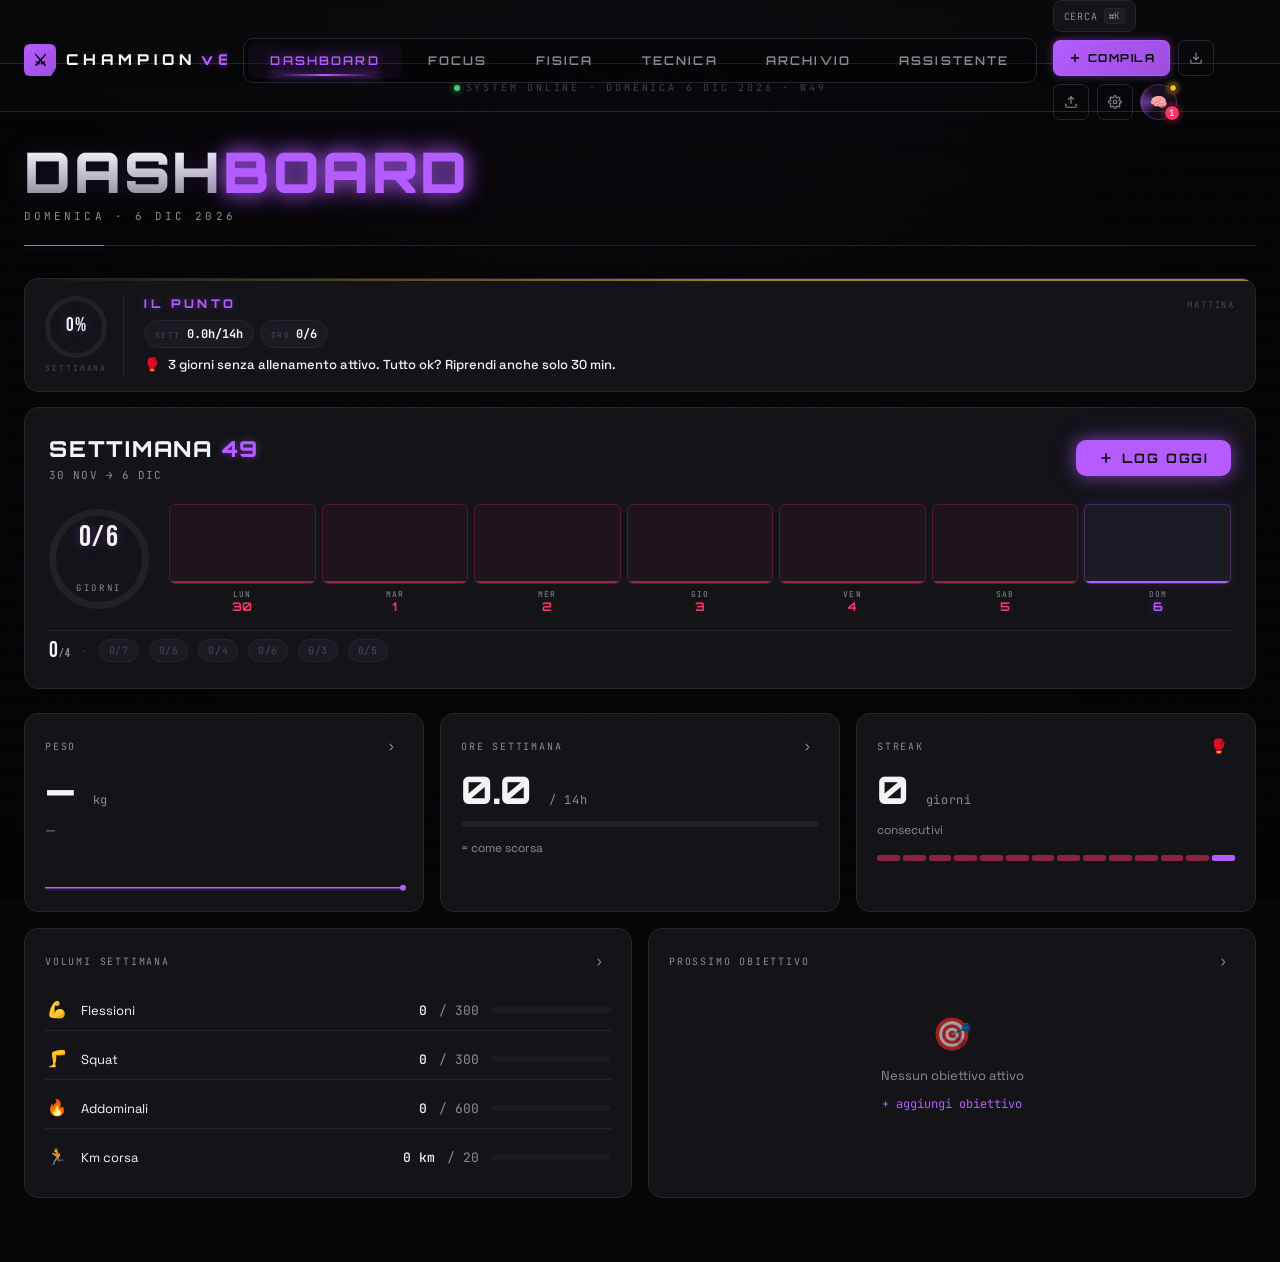
==== index.html @ 4ef65eb4 "Add files via upload" ====
﻿<!DOCTYPE html>
<html lang="it">
<head>
<meta charset="UTF-8">
<meta name="viewport" content="width=device-width, initial-scale=1.0">
<meta name="description" content="CHAMPION SYSTEM v8 — sistema personale di analisi allenamenti di pugilato">
<meta name="color-scheme" content="dark">
<meta name="theme-color" content="#0a0a0a">
<!-- Anti-cache: forza il browser a NON riusare la versione cachata degli
     asset. Utile in dev/file:// dove Chrome tende a servire aggressivamente
     dal disk cache. Rimuovi in produzione. -->
<meta http-equiv="Cache-Control" content="no-cache, no-store, must-revalidate">
<meta http-equiv="Pragma" content="no-cache">
<meta http-equiv="Expires" content="0">
<title>CHAMPION SYSTEM v8</title>

<!-- Favicon inline: elimina la richiesta 404 di favicon.ico a ogni apertura -->
<link rel="icon" href="data:image/svg+xml,%3Csvg xmlns='http://www.w3.org/2000/svg' viewBox='0 0 100 100'%3E%3Ctext y='.9em' font-size='90'%3E%E2%9A%94%3C/text%3E%3C/svg%3E">

<link rel="preconnect" href="https://fonts.googleapis.com">
<link rel="preconnect" href="https://fonts.gstatic.com" crossorigin>
<link href="https://fonts.googleapis.com/css2?family=Bebas+Neue&family=Orbitron:wght@500;600;700;800;900&family=Rajdhani:wght@500;600;700&family=Space+Grotesk:wght@400;500;600;700&family=JetBrains+Mono:wght@400;500;700&display=swap" rel="stylesheet">

<!-- Cache-buster (?v=...): incrementa questo numero ogni volta che modifichi
     un CSS/JS, così il browser è OBBLIGATO a scaricare la nuova versione
     invece di servire quella cached. Evita la classica "ho modificato ma
     vedo ancora la vecchia" senza dover fare Ctrl+Shift+R. -->
<link rel="stylesheet" href="css/base.css?v=8.5.1">
<link rel="stylesheet" href="css/components.css?v=8.5.1">
<link rel="stylesheet" href="css/pages.css?v=8.5.1">
<link rel="stylesheet" href="css/fx.css?v=8.5.1">

<!--
  OTTIMIZZAZIONE SCRIPT:
  - Tutti gli script hanno "defer": si scaricano in PARALLELO durante il parsing
    dell'HTML ma vengono eseguiti in ORDINE, quindi le dipendenze restano intatte.
  - Chart.js ora è LOCALE (js/vendor/): il sistema funziona anche senza internet
    e non dipende più dalla disponibilità del CDN.
  - data/food-db.js carica il database alimenti via script tag: fetch() da file://
    è bloccato dal browser, quindi prima l'autocomplete nutrizione partiva vuoto.
-->
<script defer src="js/vendor/chart.umd.min.js"></script>
<script defer src="data/food-db.js"></script>
<script defer src="data/teoria.js?v=8.5.1"></script>
<script defer src="js/data.js"></script>
<script defer src="js/state.js"></script>
<script defer src="js/calc.js"></script>
<script defer src="js/nlp.js?v=8.5.1"></script>
<script defer src="js/router.js"></script>
<script defer src="js/ui/components.js?v=8.5.1"></script>
<script defer src="js/ui/fx.js?v=8.5.1"></script>
<script defer src="js/assistant-context.js"></script>
<script defer src="js/assistant-rules.js"></script>
<script defer src="js/assistant.js"></script>
<script defer src="js/ui/dashboard.js"></script>
<script defer src="js/ui/rev-forms.js?v=8.5.1"></script>
<script defer src="js/ui/focus.js"></script>
<script defer src="js/ui/fisica.js?v=8.5.1"></script>
<script defer src="js/ui/oro-shared.js"></script>
<script defer src="js/ui/tecnica.js?v=8.5.1"></script>
<script defer src="js/ui/archivio.js?v=8.5.1"></script>
<script defer src="js/ui/assistant.js"></script>
<script defer src="js/ui/settings.js?v=8.5.1"></script>
<script defer src="js/sync.js?v=8.5.1"></script>
<script defer src="js/ui/inbox.js?v=8.5.1"></script>
<script defer src="js/ui/palette.js?v=8.5.1"></script>
<script defer src="js/app.js"></script>
</head>
<body>

<!-- ═══ BACKGROUND LAYERS ═══ -->
<div class="scanlines" aria-hidden="true"></div>
<div class="grain" aria-hidden="true"></div>

<!-- ═══ SPLASH ═══ -->
<div id="splash" class="splash" aria-hidden="true">
  <div class="splash-grain"></div>
  <div class="splash-scanline"></div>
  <div class="splash-content">
    <div class="splash-logo">
      <span class="splash-letter" style="--i:0">C</span>
      <span class="splash-letter" style="--i:1">H</span>
      <span class="splash-letter" style="--i:2">A</span>
      <span class="splash-letter" style="--i:3">M</span>
      <span class="splash-letter" style="--i:4">P</span>
      <span class="splash-letter" style="--i:5">I</span>
      <span class="splash-letter" style="--i:6">O</span>
      <span class="splash-letter" style="--i:7">N</span>
    </div>
    <div class="splash-sub">SYSTEM <span class="splash-version">v8</span></div>
    <div class="splash-line"></div>
    <div class="splash-tagline">DIVENTA QUELLO CHE DEVI ESSERE</div>
  </div>
</div>

<!-- ═══ TOP BAR ═══ -->
<header class="topbar">
  <div class="brand">
    <div class="brand-mark" aria-hidden="true">⚔</div>
    <div class="brand-name">CHAMPION<span class="v">v8</span></div>
  </div>

  <nav class="nav" id="nav" aria-label="Sezioni principali">
    <button class="nav-item" data-section="dashboard">DASHBOARD</button>
    <button class="nav-item" data-section="focus">FOCUS</button>
    <button class="nav-item" data-section="fisica">FISICA</button>
    <button class="nav-item" data-section="tecnica">TECNICA</button>
    <button class="nav-item" data-section="archivio">ARCHIVIO</button>
    <button class="nav-item" data-section="assistente">ASSISTENTE</button>
  </nav>

  <div class="actions">
    <button class="cmdk-trigger" id="btn-palette" title="Palette comandi (Ctrl+K)" aria-label="Palette comandi">
      <span class="cmdk-trigger-lbl">CERCA</span><kbd>⌘K</kbd>
    </button>
    <button class="action-btn primary-cta" id="btn-compila" title="Compila Revisione di Oggi">
      <svg width="14" height="14" viewBox="0 0 24 24" fill="none" stroke="currentColor" stroke-width="2.4" aria-hidden="true"><line x1="12" y1="5" x2="12" y2="19"/><line x1="5" y1="12" x2="19" y2="12"/></svg>
      <span>COMPILA</span>
    </button>
    <button class="action-btn" id="btn-backup" title="Backup JSON" aria-label="Backup">
      <svg width="14" height="14" viewBox="0 0 24 24" fill="none" stroke="currentColor" stroke-width="2" aria-hidden="true"><path d="M21 15v4a2 2 0 0 1-2 2H5a2 2 0 0 1-2-2v-4"/><polyline points="7 10 12 15 17 10"/><line x1="12" y1="15" x2="12" y2="3"/></svg>
    </button>
    <button class="action-btn" id="btn-restore" title="Ripristina Backup" aria-label="Ripristina">
      <svg width="14" height="14" viewBox="0 0 24 24" fill="none" stroke="currentColor" stroke-width="2" aria-hidden="true"><path d="M21 15v4a2 2 0 0 1-2 2H5a2 2 0 0 1-2-2v-4"/><polyline points="17 8 12 3 7 8"/><line x1="12" y1="3" x2="12" y2="15"/></svg>
    </button>
    <button class="action-btn" id="btn-settings" title="Impostazioni" aria-label="Impostazioni">
      <svg width="14" height="14" viewBox="0 0 24 24" fill="none" stroke="currentColor" stroke-width="2" aria-hidden="true"><circle cx="12" cy="12" r="3"/><path d="M19.4 15a1.65 1.65 0 0 0 .33 1.82l.06.06a2 2 0 0 1-2.83 2.83l-.06-.06a1.65 1.65 0 0 0-1.82-.33 1.65 1.65 0 0 0-1 1.51V21a2 2 0 0 1-4 0v-.09A1.65 1.65 0 0 0 9 19.4a1.65 1.65 0 0 0-1.82.33l-.06.06a2 2 0 0 1-2.83-2.83l.06-.06a1.65 1.65 0 0 0 .33-1.82 1.65 1.65 0 0 0-1.51-1H3a2 2 0 0 1 0-4h.09A1.65 1.65 0 0 0 4.6 9a1.65 1.65 0 0 0-.33-1.82l-.06-.06a2 2 0 0 1 2.83-2.83l.06.06a1.65 1.65 0 0 0 1.82.33H9a1.65 1.65 0 0 0 1-1.51V3a2 2 0 0 1 4 0v.09a1.65 1.65 0 0 0 1 1.51 1.65 1.65 0 0 0 1.82-.33l.06-.06a2 2 0 0 1 2.83 2.83l-.06.06a1.65 1.65 0 0 0-.33 1.82V9a1.65 1.65 0 0 0 1.51 1H21a2 2 0 0 1 0 4h-.09a1.65 1.65 0 0 0-1.51 1z"/></svg>
    </button>
    <button class="assistant-orb" id="assistant-widget" title="Assistente Live" aria-label="Assistente Live">
      <span class="assistant-dot" data-state="ok"></span>
      <span class="assistant-icon" aria-hidden="true">🧠</span>
    </button>
  </div>
</header>

<!-- ═══ SUB-TAB BAR ═══ -->
<div class="subbar" id="subbar">
  <div class="sub-meta"><span class="dot"></span><span id="sub-meta-text">SYSTEM ONLINE</span></div>
</div>

<!-- ═══ MAIN ═══ -->
<main class="main">
  <div id="route-outlet" class="route-outlet"></div>
</main>

<!-- ═══ TOAST ═══ -->
<div id="toast-container" class="toast-container" role="status" aria-live="polite"></div>

<!-- ═══ FILE INPUT (hidden, per restore) ═══ -->
<input type="file" id="restore-file" accept=".json" hidden>

<noscript>
  <div style="padding:40px;text-align:center;font-family:monospace;color:#B45CFF;background:#0a0a0a">
    CHAMPION SYSTEM richiede JavaScript attivo.
  </div>
</noscript>

</body>
</html>
---- css/base.css ----
/* ═══════════════════════════════════════════════════════
   CHAMPION SYSTEM v8 — BASE
   Design language: NEON VIOLET · FUTURISTIC DARK
   ═══════════════════════════════════════════════════════ */

:root {
  /* ─── BACKGROUND LAYERS ─── */
  --bg-deep:     #060607;
  --bg:          #0B0B0E;
  --surface:     #131318;
  --surface-2:   #1A1A22;
  --surface-3:   #22222D;
  --border:      #26262F;
  --border-2:    #3A3A48;
  --border-glow: rgba(180, 92, 255, 0.18);

  /* ─── NEON VIOLET (brand) ─── */
  --neon:        #B45CFF;
  --neon-bright: #CE85FF;
  --neon-warm:   #9D4EDD;
  --neon-deep:   #6C2BD9;
  --neon-soft:   rgba(180, 92, 255, 0.10);
  --neon-softer: rgba(180, 92, 255, 0.04);
  --neon-border: rgba(180, 92, 255, 0.30);

  /* ─── GOLD (riservato al concetto ORO: settimana/mese d'oro) ─── */
  --gold:        #FFE600;
  --gold-bright: #FFF200;
  --gold-deep:   #B89500;
  --gold-soft:   rgba(180, 92, 255, 0.10);
  --gold-softer: rgba(180, 92, 255, 0.04);
  --gold-border: rgba(180, 92, 255, 0.30);
  --glow-gold:   0 0 16px rgba(180, 92, 255, 0.55), 0 0 32px rgba(180, 92, 255, 0.18);

  /* ─── STATI ─── */
  --ok:        #4ADE80;
  --ok-soft:   rgba(74, 222, 128, 0.12);
  --warn:      #FBBF24;
  --warn-soft: rgba(251, 191, 36, 0.12);
  --danger:    #FF3366;
  --danger-soft: rgba(255, 51, 102, 0.12);
  --info:      #22D3EE;
  --info-soft: rgba(34, 211, 238, 0.12);

  /* ─── TESTO ─── */
  --text:       #F4F4F6;
  --text-mute:  #8B8B96;
  --text-dim:   #4A4A56;

  /* ─── GLOW ─── */
  --glow-sm:  0 0 8px rgba(180, 92, 255, 0.45);
  --glow-md:  0 0 16px rgba(180, 92, 255, 0.55), 0 0 32px rgba(180, 92, 255, 0.18);
  --glow-lg:  0 0 22px rgba(180, 92, 255, 0.75), 0 0 60px rgba(180, 92, 255, 0.25);

  /* ─── LAYOUT ─── */
  --topbar-h:  64px;
  --subbar-h:  48px;

  /* ─── SPACING ─── */
  --sp-1: 4px;
  --sp-2: 8px;
  --sp-3: 12px;
  --sp-4: 16px;
  --sp-5: 20px;
  --sp-6: 24px;
  --sp-8: 32px;
  --sp-12: 48px;

  /* ─── RADIUS ─── */
  --r-xs: 4px;
  --r-sm: 6px;
  --r-md: 10px;
  --r-lg: 14px;
  --r-xl: 18px;

  /* ─── EASING ─── */
  --ease: cubic-bezier(0.16, 1, 0.3, 1);
  --ease-spring: cubic-bezier(0.34, 1.56, 0.64, 1);
  --ease-in-out: cubic-bezier(0.65, 0, 0.35, 1);

  /* ─── DURATA ─── */
  --d-fast: 140ms;
  --d-med: 240ms;
  --d-slow: 360ms;
}

* { margin: 0; padding: 0; box-sizing: border-box; }
html { scroll-behavior: smooth; }
html, body { font-size: 15px; }

body {
  background: var(--bg-deep);
  color: var(--text);
  font-family: 'Space Grotesk', system-ui, sans-serif;
  font-weight: 400;
  font-variant-numeric: tabular-nums;
  line-height: 1.5;
  min-height: 100vh;
  overflow-x: hidden;
  -webkit-font-smoothing: antialiased;
  -moz-osx-font-smoothing: grayscale;
  position: relative;
}

/* ─── BACKGROUND LAYERS ─── */
body::before {
  content: '';
  position: fixed; inset: 0; z-index: 0;
  pointer-events: none;
  background:
    radial-gradient(ellipse 80% 60% at 50% 0%, rgba(180, 92, 255, 0.045) 0%, transparent 60%),
    radial-gradient(ellipse 100% 80% at 50% 50%, transparent 0%, rgba(0,0,0,0.7) 100%);
}
body::after {
  content: '';
  position: fixed; inset: 0; z-index: 0;
  pointer-events: none;
  background-image:
    linear-gradient(rgba(180, 92, 255, 0.025) 1px, transparent 1px),
    linear-gradient(90deg, rgba(180, 92, 255, 0.025) 1px, transparent 1px);
  background-size: 80px 80px;
  mask-image: radial-gradient(ellipse 70% 70% at 50% 50%, black 30%, transparent 100%);
  -webkit-mask-image: radial-gradient(ellipse 70% 70% at 50% 50%, black 30%, transparent 100%);
}
.scanlines {
  position: fixed; inset: 0; z-index: 1;
  pointer-events: none;
  background: repeating-linear-gradient(
    to bottom,
    transparent 0px,
    transparent 2px,
    rgba(255, 255, 255, 0.011) 2px,
    rgba(255, 255, 255, 0.011) 3px
  );
}
.grain {
  position: fixed; inset: 0; z-index: 1;
  pointer-events: none;
  opacity: 0.035;
  mix-blend-mode: overlay;
  background-image: url("data:image/svg+xml,%3Csvg xmlns='http://www.w3.org/2000/svg' width='200' height='200'%3E%3Cfilter id='n'%3E%3CfeTurbulence type='fractalNoise' baseFrequency='0.95' numOctaves='3' stitchTiles='stitch'/%3E%3CfeColorMatrix type='saturate' values='0'/%3E%3C/filter%3E%3Crect width='200' height='200' filter='url(%23n)'/%3E%3C/svg%3E");
}

/* ─── SCROLLBAR ─── */
::-webkit-scrollbar { width: 6px; height: 6px; }
::-webkit-scrollbar-track { background: transparent; }
::-webkit-scrollbar-thumb { background: var(--border-2); border-radius: 3px; }
::-webkit-scrollbar-thumb:hover { background: var(--neon-deep); }

/* ─── FOCUS VISIBILE (navigazione tastiera) ─── */
:focus-visible {
  outline: 2px solid var(--neon-border);
  outline-offset: 2px;
  border-radius: var(--r-xs);
}
button:focus-visible { outline-color: var(--neon); }

/* ═══════════════════════════════════════════════════════════
   SPLASH
   ═══════════════════════════════════════════════════════════ */
.splash {
  position: fixed; inset: 0;
  z-index: 9999;
  background: var(--bg-deep);
  display: flex; align-items: center; justify-content: center;
  overflow: hidden;
  cursor: pointer;
}
.splash-grain {
  position: absolute; inset: 0;
  opacity: 0.05;
  background-image: url("data:image/svg+xml,%3Csvg xmlns='http://www.w3.org/2000/svg' width='200' height='200'%3E%3Cfilter id='n'%3E%3CfeTurbulence type='fractalNoise' baseFrequency='0.9' numOctaves='3' stitchTiles='stitch'/%3E%3CfeColorMatrix type='saturate' values='0'/%3E%3C/filter%3E%3Crect width='200' height='200' filter='url(%23n)'/%3E%3C/svg%3E");
}
.splash-scanline {
  position: absolute; left: 0; right: 0; height: 2px; top: -4px;
  background: linear-gradient(to right, transparent, var(--neon), transparent);
  box-shadow: 0 0 16px var(--neon);
  animation: splash-scan 1.6s var(--ease) forwards;
}
@keyframes splash-scan {
  0% { top: -4px; opacity: 0; }
  10% { opacity: 1; }
  85% { opacity: 1; }
  100% { top: 100vh; opacity: 0; }
}
.splash-content { position: relative; text-align: center; z-index: 2; }
.splash-logo {
  font-family: 'Orbitron', sans-serif;
  font-weight: 900;
  font-size: clamp(64px, 12vw, 140px);
  letter-spacing: 0.06em;
  line-height: 1;
  display: flex; justify-content: center; gap: 0.02em;
}
.splash-letter {
  opacity: 0;
  transform: translateY(40px) scale(1.4);
  display: inline-block;
  background: linear-gradient(180deg, #FFFFFF 0%, #888892 100%);
  -webkit-background-clip: text; background-clip: text;
  -webkit-text-fill-color: transparent;
  text-shadow: 0 0 40px rgba(180, 92, 255, 0.4);
  animation: splash-letter 700ms var(--ease-spring) forwards;
  animation-delay: calc(var(--i) * 60ms);
}
@keyframes splash-letter { to { opacity: 1; transform: translateY(0) scale(1); } }
.splash-sub {
  margin-top: var(--sp-3);
  font-family: 'JetBrains Mono', monospace;
  font-size: 14px;
  letter-spacing: 0.6em;
  color: var(--text-mute);
  opacity: 0;
  transform: translateX(40px);
  animation: splash-sub 600ms var(--ease) 600ms forwards;
}
@keyframes splash-sub { to { opacity: 1; transform: translateX(0); } }
.splash-version { color: var(--neon); margin-left: 8px; text-shadow: var(--glow-sm); }
.splash-line {
  margin: var(--sp-6) auto 0;
  width: 0; height: 2px;
  background: linear-gradient(to right, transparent, var(--neon), transparent);
  box-shadow: 0 0 12px var(--neon);
  animation: splash-line 700ms var(--ease) 900ms forwards;
}
@keyframes splash-line { to { width: 300px; } }
.splash-tagline {
  margin-top: var(--sp-3);
  font-family: 'Orbitron', sans-serif;
  font-weight: 600;
  font-size: 16px;
  letter-spacing: 0.3em;
  color: var(--text);
  opacity: 0;
  animation: splash-tag 600ms var(--ease) 1200ms forwards;
}
@keyframes splash-tag { to { opacity: 0.85; } }
.splash.fade-out { animation: splash-out 500ms var(--ease-in-out) forwards; }
@keyframes splash-out { to { opacity: 0; visibility: hidden; } }

/* ═══════════════════════════════════════════════════════════
   TOP BAR
   ═══════════════════════════════════════════════════════════ */
.topbar {
  position: sticky; top: 0; z-index: 50;
  height: var(--topbar-h);
  display: grid;
  grid-template-columns: 1fr auto 1fr;
  align-items: center;
  padding: 0 var(--sp-6);
  background: rgba(11, 11, 14, 0.78);
  backdrop-filter: blur(20px) saturate(140%);
  -webkit-backdrop-filter: blur(20px) saturate(140%);
  border-bottom: 1px solid var(--border);
  box-shadow: 0 1px 0 rgba(180, 92, 255, 0.04), 0 8px 32px rgba(0,0,0,0.6);
  gap: var(--sp-4);
}
.topbar::after {
  content: ''; position: absolute; bottom: -1px; left: 0; right: 0; height: 1px;
  background: linear-gradient(90deg, transparent 10%, var(--neon-soft) 50%, transparent 90%);
  opacity: 0.6;
}

.brand {
  display: flex; align-items: center; gap: 10px;
  min-width: 0;
}
.brand-mark {
  width: 32px; height: 32px;
  display: grid; place-items: center;
  background: linear-gradient(135deg, var(--neon) 0%, var(--neon-warm) 100%);
  color: #000;
  font-family: 'Orbitron', sans-serif;
  font-weight: 900; font-size: 16px;
  border-radius: 6px;
  box-shadow: var(--glow-sm);
  clip-path: polygon(0 0, 100% 0, 100% 75%, 85% 100%, 0 100%);
  flex-shrink: 0;
}
.brand-name {
  font-family: 'Orbitron', sans-serif;
  font-weight: 800;
  font-size: 15px;
  letter-spacing: 0.32em;
  color: var(--text);
  white-space: nowrap;
  overflow: hidden;
}
.brand-name .v {
  color: var(--neon);
  text-shadow: var(--glow-sm);
  margin-left: 6px;
}

.nav {
  display: flex; align-items: center;
  gap: 4px;
  padding: 4px;
  background: rgba(0, 0, 0, 0.35);
  border: 1px solid var(--border);
  border-radius: var(--r-md);
}
.nav-item {
  position: relative;
  padding: 10px 22px;
  background: transparent; border: none;
  color: var(--text-mute);
  font-family: 'Orbitron', sans-serif;
  font-weight: 600;
  font-size: 12px;
  letter-spacing: 0.18em;
  cursor: pointer;
  border-radius: 7px;
  transition: color var(--d-med) var(--ease), background var(--d-med) var(--ease);
  font-family: 'Orbitron', sans-serif;
}
.nav-item:hover { color: var(--text); }
.nav-item.active {
  color: var(--neon);
  background: rgba(180, 92, 255, 0.06);
  text-shadow: 0 0 12px rgba(180, 92, 255, 0.65);
}
.nav-item.active::before {
  content: ''; position: absolute; left: 14%; right: 14%; bottom: 2px;
  height: 2px;
  background: linear-gradient(90deg, transparent, var(--neon), transparent);
  box-shadow: 0 0 8px var(--neon);
  animation: navUnderline var(--d-slow) var(--ease);
}
@keyframes navUnderline {
  from { transform: scaleX(0); opacity: 0; }
  to { transform: scaleX(1); opacity: 1; }
}

.actions {
  display: flex; align-items: center; gap: 8px;
  justify-self: end;
  flex-wrap: wrap;
}
.action-btn {
  height: 36px; min-width: 36px;
  padding: 0 10px;
  display: inline-flex; align-items: center; justify-content: center;
  gap: 6px;
  background: transparent;
  border: 1px solid var(--border);
  border-radius: 7px;
  color: var(--text-mute);
  font-family: 'Orbitron', sans-serif;
  font-size: 11px;
  font-weight: 700;
  letter-spacing: 0.14em;
  cursor: pointer;
  transition: all var(--d-med) var(--ease);
}
.action-btn:hover {
  color: var(--neon);
  border-color: var(--neon-border);
  background: var(--neon-softer);
  box-shadow: var(--glow-sm);
}
.action-btn.primary-cta {
  background: linear-gradient(135deg, var(--neon) 0%, var(--neon-warm) 100%);
  border-color: var(--neon);
  color: #000;
  box-shadow: var(--glow-sm);
  padding: 0 14px;
}
.action-btn.primary-cta:hover {
  box-shadow: var(--glow-md);
  transform: translateY(-1px);
  color: #000;
}
.assistant-orb {
  width: 36px; height: 36px;
  display: grid; place-items: center;
  background: linear-gradient(135deg, rgba(180, 92, 255, 0.12), rgba(157, 78, 221, 0.05));
  border: 1px solid var(--neon-border);
  border-radius: 50%;
  color: var(--neon);
  cursor: pointer;
  position: relative;
  animation: orbBreathe 4s ease-in-out infinite;
  font-size: 14px;
  z-index: 1;
}
.assistant-orb::before {
  content: ''; position: absolute; inset: -2px;
  border-radius: 50%;
  background: conic-gradient(from 0deg, transparent 60%, var(--neon) 75%, transparent 90%);
  opacity: 0.5;
  animation: orbRotate 4s linear infinite;
  z-index: -1;
}
.assistant-orb.alert {
  animation: orbHeartbeat 1.4s ease-in-out infinite;
}
.assistant-dot {
  position: absolute; top: -1px; right: -1px;
  width: 8px; height: 8px; border-radius: 50%;
  background: var(--ok);
  box-shadow: 0 0 6px currentColor;
  color: var(--ok);
  border: 1.5px solid var(--bg);
}
.assistant-dot[data-state="warn"]   { background: var(--warn); color: var(--warn); }
.assistant-dot[data-state="danger"] { background: var(--danger); color: var(--danger); }
.assistant-dot[data-state="info"]   { background: var(--info); color: var(--info); }
@keyframes orbBreathe {
  0%, 100% { box-shadow: 0 0 8px rgba(180, 92, 255, 0.3); }
  50% { box-shadow: 0 0 18px rgba(180, 92, 255, 0.65); }
}
@keyframes orbHeartbeat {
  0%   { transform: scale(1); }
  10%  { transform: scale(1.12); }
  20%  { transform: scale(1); }
  30%  { transform: scale(1.07); }
  100% { transform: scale(1); }
}
@keyframes orbRotate { to { transform: rotate(360deg); } }

/* ═══════════════════════════════════════════════════════════
   SUB-TAB BAR
   ═══════════════════════════════════════════════════════════ */
.subbar {
  position: sticky; top: var(--topbar-h); z-index: 49;
  min-height: var(--subbar-h);
  display: flex; align-items: center; justify-content: center;
  gap: 6px;
  padding: 0 var(--sp-6);
  background: rgba(11, 11, 14, 0.6);
  backdrop-filter: blur(12px);
  -webkit-backdrop-filter: blur(12px);
  border-bottom: 1px solid var(--border);
  flex-wrap: wrap;
}
.sub-meta {
  font-family: 'JetBrains Mono', monospace;
  font-size: 10px;
  letter-spacing: 0.28em;
  color: var(--text-dim);
  text-transform: uppercase;
}
.sub-meta .dot {
  display: inline-block; width: 6px; height: 6px;
  border-radius: 50%; background: var(--ok);
  box-shadow: 0 0 6px var(--ok);
  margin-right: 6px; vertical-align: middle;
  animation: pulseDot 2s ease-in-out infinite;
}
@keyframes pulseDot { 0%, 100% { opacity: 1; } 50% { opacity: 0.4; } }
.sub-tab {
  padding: 8px 16px;
  background: transparent;
  border: 1px solid transparent;
  border-radius: 6px;
  color: var(--text-mute);
  font-family: 'Rajdhani', sans-serif;
  font-weight: 600;
  font-size: 12px;
  letter-spacing: 0.16em;
  text-transform: uppercase;
  cursor: pointer;
  transition: all var(--d-fast) var(--ease);
}
.sub-tab:hover {
  color: var(--text);
  background: rgba(255, 255, 255, 0.03);
}
.sub-tab.active {
  color: var(--neon);
  border-color: var(--neon-border);
  background: var(--neon-softer);
  text-shadow: 0 0 8px rgba(180, 92, 255, 0.5);
}

/* ═══════════════════════════════════════════════════════════
   MAIN / LAYOUT
   ═══════════════════════════════════════════════════════════ */
.main {
  position: relative; z-index: 5;
  padding: var(--sp-8) var(--sp-6) var(--sp-12);
}
.route-outlet {
  max-width: 1480px;
  margin: 0 auto;
}

/* ═══ PAGE TRANSITION ═══ */
.page {
  animation: pageIn var(--d-slow) var(--ease);
}
@keyframes pageIn {
  from { opacity: 0; transform: translateY(12px); }
  to { opacity: 1; transform: translateY(0); }
}

/* ═══ PAGE HEADER ═══ */
.page-header {
  display: flex; align-items: flex-end; justify-content: space-between;
  margin-bottom: var(--sp-8);
  padding-bottom: var(--sp-5);
  border-bottom: 1px solid var(--border);
  position: relative;
  gap: var(--sp-4);
  flex-wrap: wrap;
}
.page-header::after {
  content: ''; position: absolute; bottom: -1px; left: 0; width: 80px; height: 1px;
  background: var(--neon);
  box-shadow: var(--glow-sm);
}
.page-title {
  font-family: 'Orbitron', sans-serif;
  font-weight: 900;
  font-size: clamp(36px, 4.5vw, 56px);
  letter-spacing: 0.05em;
  line-height: 1;
  text-transform: uppercase;
  background: linear-gradient(180deg, #FFFFFF 0%, #B8B8C8 60%, #888894 100%);
  -webkit-background-clip: text; background-clip: text;
  -webkit-text-fill-color: transparent;
  filter: drop-shadow(0 0 12px rgba(180, 92, 255, 0.15));
}
.page-title .accent {
  color: var(--neon);
  -webkit-text-fill-color: var(--neon);
  text-shadow: var(--glow-md);
  filter: drop-shadow(0 0 12px rgba(180, 92, 255, 0.4));
}
.page-sub {
  font-family: 'JetBrains Mono', monospace;
  font-size: 11px;
  letter-spacing: 0.28em;
  color: var(--text-mute);
  text-transform: uppercase;
  margin-top: var(--sp-2);
}

.hud-strip {
  display: flex; align-items: center; gap: var(--sp-5);
  font-family: 'JetBrains Mono', monospace;
  font-size: 11px;
  color: var(--text-mute);
  letter-spacing: 0.14em;
  flex-wrap: wrap;
}
.hud-strip .item { display: flex; flex-direction: column; gap: 2px; }
.hud-strip .lbl {
  font-size: 9px; letter-spacing: 0.22em;
  color: var(--text-dim);
}
.hud-strip .val {
  font-family: 'Orbitron', sans-serif;
  font-size: 18px; font-weight: 700;
  color: var(--text);
  letter-spacing: 0.04em;
}
.hud-strip .val.neon {
  color: var(--neon);
  text-shadow: var(--glow-sm);
}
.hud-strip .sep {
  width: 1px; height: 28px; background: var(--border);
}

/* ═══════════════════════════════════════════════════════════
   RESPONSIVE
   ═══════════════════════════════════════════════════════════ */
@media (max-width: 900px) {
  .topbar {
    grid-template-columns: 1fr auto;
    padding: 0 var(--sp-3);
  }
  .brand { display: none; }
  .actions .action-btn span { display: none; }
  .actions .primary-cta { padding: 0 10px; }
  .nav { padding: 3px; }
  .nav-item { padding: 8px 12px; font-size: 11px; letter-spacing: 0.12em; }
  .main { padding: var(--sp-5) var(--sp-3) var(--sp-12); }
}
@media (max-width: 600px) {
  .topbar { grid-template-columns: 1fr; gap: 8px; height: auto; padding: 8px; }
  .nav { width: 100%; justify-content: center; }
  .actions { justify-self: center; }
}

/* ═══ REDUCED MOTION ═══ */
@media (prefers-reduced-motion: reduce) {
  *, *::before, *::after {
    animation-duration: 0.01ms !important;
    transition-duration: 0.01ms !important;
  }
}
---- css/components.css ----
/* ═══════════════════════════════════════════════════════
   CHAMPION SYSTEM v8 — COMPONENTS
   ═══════════════════════════════════════════════════════ */

/* ═══ PANEL / CARD ═══ */
.panel {
  background: var(--surface);
  border: 1px solid var(--border);
  border-radius: var(--r-lg);
  padding: var(--sp-5) var(--sp-6);
  position: relative;
  overflow: hidden;
  transition: border-color var(--d-med) var(--ease), box-shadow var(--d-med) var(--ease), transform var(--d-med) var(--ease);
}
.panel:hover {
  border-color: var(--border-2);
  transform: translateY(-1px);
  box-shadow: 0 6px 24px rgba(0, 0, 0, 0.35), 0 0 0 1px var(--neon-softer);
}
.panel.gold {
  background:
    radial-gradient(ellipse at top right, rgba(255, 230, 0, 0.07) 0%, transparent 60%),
    var(--surface);
  border-color: var(--gold-border);
}
.panel.gold-glow {
  border-color: var(--gold);
  box-shadow: 0 0 0 1px var(--gold-soft), 0 0 24px rgba(255, 230, 0, 0.20);
}
.panel-title {
  display: flex; align-items: center; gap: 10px;
  font-family: 'Orbitron', sans-serif;
  font-weight: 700;
  font-size: 13px;
  letter-spacing: 0.26em;
  color: var(--text);
  margin-bottom: var(--sp-4);
  text-transform: uppercase;
}
.panel-title::before {
  content: ''; width: 4px; height: 16px;
  background: var(--neon);
  box-shadow: 0 0 8px var(--neon);
  border-radius: 1px;
}
.panel-sub {
  font-family: 'JetBrains Mono', monospace;
  font-size: 10px;
  letter-spacing: 0.22em;
  color: var(--text-dim);
  text-transform: uppercase;
  margin-top: -8px;
  margin-bottom: var(--sp-4);
}

.card {
  background: var(--surface);
  border: 1px solid var(--border);
  border-radius: var(--r-md);
  padding: var(--sp-4);
  position: relative;
  overflow: hidden;
  transition: all var(--d-med) var(--ease);
}
.card.clickable { cursor: pointer; }
.card.clickable:active { transform: scale(0.985); transition-duration: 60ms; }
.card.clickable:hover, .card.hover-glow:hover {
  border-color: var(--neon-border);
  transform: translateY(-2px);
  box-shadow: 0 8px 28px rgba(0,0,0,0.5), 0 0 18px rgba(180, 92, 255, 0.10);
}

/* ═══ BUTTON ═══ */
.btn {
  display: inline-flex; align-items: center; justify-content: center;
  gap: 6px;
  padding: 10px 18px;
  background: var(--surface-2);
  border: 1px solid var(--border-2);
  border-radius: var(--r-sm);
  color: var(--text);
  font-family: 'Rajdhani', sans-serif;
  font-weight: 600;
  font-size: 13px;
  letter-spacing: 0.08em;
  text-transform: uppercase;
  cursor: pointer;
  transition: all var(--d-fast) var(--ease);
  white-space: nowrap;
}
.btn:active { transform: scale(0.97); }
.btn:hover {
  background: var(--surface-3);
  border-color: var(--neon-border);
  color: var(--text);
}
.btn.primary {
  background: linear-gradient(135deg, var(--neon) 0%, var(--neon-warm) 100%);
  border-color: var(--neon);
  color: #000;
  font-weight: 700;
  box-shadow: var(--glow-sm);
}
.btn.primary:hover {
  box-shadow: var(--glow-md);
  transform: translateY(-1px);
  color: #000;
}
.btn.ghost {
  background: transparent;
  border-color: var(--border);
  color: var(--text-mute);
}
.btn.ghost:hover { color: var(--neon); border-color: var(--neon-border); background: var(--neon-softer); }
.btn.danger {
  background: transparent;
  border-color: var(--danger);
  color: var(--danger);
}
.btn.danger:hover { background: var(--danger); color: white; }
.btn.ok {
  background: transparent;
  border-color: var(--ok);
  color: var(--ok);
}
.btn.ok:hover { background: var(--ok); color: #000; }

.btn.sm { padding: 6px 12px; font-size: 11px; }
.btn.lg { padding: 14px 22px; font-size: 15px; }
.btn.block { width: 100%; }

/* ═══ CTA BIG (per il SALVA grande) ═══ */
.btn-cta {
  display: inline-flex; align-items: center; justify-content: center;
  gap: 8px;
  padding: 14px 28px;
  background: linear-gradient(135deg, var(--neon) 0%, var(--neon-warm) 100%);
  border: none;
  border-radius: var(--r-md);
  color: #000;
  font-family: 'Orbitron', sans-serif;
  font-weight: 800;
  font-size: 14px;
  letter-spacing: 0.18em;
  text-transform: uppercase;
  cursor: pointer;
  box-shadow: var(--glow-md);
  transition: all var(--d-med) var(--ease);
  position: relative;
  overflow: hidden;
}
.btn-cta::before {
  content: ''; position: absolute; top: 0; left: -100%;
  width: 100%; height: 100%;
  background: linear-gradient(90deg, transparent, rgba(255,255,255,0.3), transparent);
  transition: left 0.6s var(--ease);
}
.btn-cta:hover { transform: translateY(-2px); box-shadow: var(--glow-lg); }
.btn-cta:hover::before { left: 100%; }
.btn-cta:active { animation: punch 240ms var(--ease-spring); }
@keyframes punch {
  0% { transform: scale(1); }
  30% { transform: scale(0.96); }
  60% { transform: scale(1.04); }
  100% { transform: scale(1); }
}

/* ═══ FORM ═══ */
.field {
  display: flex; flex-direction: column;
  gap: 6px;
  margin-bottom: var(--sp-4);
}
.field-label {
  font-family: 'JetBrains Mono', monospace;
  font-size: 10px;
  letter-spacing: 0.18em;
  text-transform: uppercase;
  color: var(--text-mute);
  display: flex; align-items: center; gap: 6px;
}
.field-label .req { color: var(--neon); }
.field-hint {
  font-size: 11px;
  color: var(--text-dim);
  font-family: 'JetBrains Mono', monospace;
  letter-spacing: 0.06em;
}

.input, .select, .textarea {
  width: 100%;
  background: var(--bg);
  border: 1px solid var(--border);
  border-radius: var(--r-sm);
  padding: 11px var(--sp-3);
  color: var(--text);
  font-family: 'Space Grotesk', sans-serif;
  font-size: 14px;
  outline: none;
  transition: all var(--d-fast) var(--ease);
}
.input:focus, .select:focus, .textarea:focus {
  border-color: var(--neon);
  box-shadow: 0 0 0 3px var(--neon-softer);
}
.textarea {
  resize: vertical;
  min-height: 86px;
  line-height: 1.5;
}
select.select {
  appearance: none;
  background-image: url("data:image/svg+xml,%3Csvg xmlns='http://www.w3.org/2000/svg' width='12' height='8' viewBox='0 0 12 8' fill='none' stroke='%23B45CFF' stroke-width='2'%3E%3Cpolyline points='1,1 6,7 11,1'/%3E%3C/svg%3E");
  background-repeat: no-repeat;
  background-position: right 12px center;
  padding-right: 32px;
}
select option { background: var(--surface); color: var(--text); }

/* ═══ SLIDER ═══ */
.slider-row { display: flex; align-items: center; gap: var(--sp-3); }
.slider {
  flex: 1;
  -webkit-appearance: none; appearance: none;
  height: 4px;
  border-radius: 4px;
  background: var(--surface-3);
  outline: none;
  background-image: linear-gradient(to right, var(--neon) var(--pct, 50%), transparent var(--pct, 50%));
}
.slider::-webkit-slider-thumb {
  -webkit-appearance: none; appearance: none;
  width: 20px; height: 20px;
  border-radius: 50%;
  background: #000;
  border: 2px solid var(--neon);
  cursor: pointer;
  box-shadow: 0 0 12px rgba(180, 92, 255, 0.65);
  transition: transform var(--d-fast) var(--ease);
}
.slider::-webkit-slider-thumb:hover { transform: scale(1.15); }
.slider::-moz-range-thumb {
  width: 20px; height: 20px;
  border-radius: 50%;
  background: #000;
  border: 2px solid var(--neon);
  cursor: pointer;
}
.slider-val {
  font-family: 'Orbitron', sans-serif;
  font-weight: 700;
  font-size: 24px;
  width: 40px; text-align: center;
  color: var(--neon);
  text-shadow: var(--glow-sm);
}
.slider-label {
  font-size: 11px;
  color: var(--text-mute);
  margin-top: 2px;
  font-family: 'JetBrains Mono', monospace;
  letter-spacing: 0.1em;
}

/* ═══ MOOD / CHIP / PILL ═══ */
.chip {
  display: inline-flex; align-items: center; gap: 4px;
  padding: 4px 10px;
  background: rgba(180, 92, 255, 0.06);
  border: 1px solid var(--neon-border);
  border-radius: 100px;
  color: var(--neon);
  font-family: 'JetBrains Mono', monospace;
  font-size: 10px;
  letter-spacing: 0.12em;
  white-space: nowrap;
}
.chip.muted { background: var(--surface-2); border-color: var(--border); color: var(--text-mute); }
.chip.ok { background: var(--ok-soft); border-color: var(--ok); color: var(--ok); }
.chip.danger { background: var(--danger-soft); border-color: var(--danger); color: var(--danger); }

.toggle-btn {
  display: inline-flex; align-items: center;
  gap: 6px;
  padding: 7px 14px;
  background: var(--surface-2);
  border: 1px solid var(--border);
  border-radius: var(--r-sm);
  color: var(--text-mute);
  font-family: 'Rajdhani', sans-serif;
  font-size: 12px;
  font-weight: 600;
  letter-spacing: 0.06em;
  cursor: pointer;
  transition: all var(--d-fast) var(--ease);
  user-select: none;
}
.toggle-btn:hover { color: var(--text); border-color: var(--border-2); }
.toggle-btn.selected {
  background: rgba(180, 92, 255, 0.10);
  border-color: var(--neon);
  color: var(--neon);
  text-shadow: 0 0 8px rgba(180, 92, 255, 0.5);
  box-shadow: 0 0 12px rgba(180, 92, 255, 0.15);
}
.toggle-grid {
  display: flex; gap: 6px; flex-wrap: wrap;
}

/* ═══ CHECK ROW ═══ */
.check-row {
  display: flex; align-items: center; gap: var(--sp-3);
  padding: 10px 14px;
  background: var(--surface-2);
  border: 1px solid var(--border);
  border-radius: var(--r-sm);
  cursor: pointer;
  transition: all var(--d-fast) var(--ease);
  user-select: none;
}
.check-row:hover { border-color: var(--border-2); }
.check-row.checked {
  background: var(--neon-softer);
  border-color: var(--neon-border);
}
.check-row input[type="checkbox"] {
  width: 16px; height: 16px;
  accent-color: var(--neon);
  cursor: pointer;
}
.check-row label {
  flex: 1; font-size: 13px; cursor: pointer; color: var(--text);
}
.check-row.checked label { color: var(--text); }
.check-row .voto-inp {
  width: 56px; padding: 4px 8px;
  text-align: center;
  font-family: 'Orbitron', sans-serif;
  font-weight: 700;
  color: var(--neon);
  background: var(--bg);
  border: 1px solid var(--border);
  border-radius: 4px;
}

/* ═══ PROGRESS BAR ═══ */
.progress {
  width: 100%; height: 6px;
  background: var(--surface-3);
  border-radius: 4px;
  overflow: hidden;
  position: relative;
}
.progress-fill {
  height: 100%;
  background: linear-gradient(90deg, var(--neon-warm), var(--neon));
  border-radius: 4px;
  transition: width 1.2s var(--ease);
  box-shadow: 0 0 8px rgba(180, 92, 255, 0.4);
  position: relative;
}
.progress-fill.ok { background: linear-gradient(90deg, var(--ok), #6EE7B7); box-shadow: 0 0 8px rgba(74, 222, 128, 0.4); }
.progress-fill.danger { background: linear-gradient(90deg, var(--danger), #FB7185); }
.progress-fill.near-complete::after {
  content: ''; position: absolute; top: 0; left: -100%; width: 50%; height: 100%;
  background: linear-gradient(90deg, transparent, rgba(255, 255, 255, 0.45), transparent);
  animation: shimmer 2s linear infinite;
}
@keyframes shimmer { to { left: 200%; } }

/* ═══ STAT ═══ */
.stat { display: flex; flex-direction: column; gap: 2px; }
.stat-label {
  font-family: 'JetBrains Mono', monospace;
  font-size: 9px; letter-spacing: 0.22em;
  text-transform: uppercase;
  color: var(--text-dim);
}
.stat-value {
  font-family: 'Orbitron', sans-serif;
  font-weight: 700;
  font-size: 28px;
  color: var(--text);
  line-height: 1;
}
.stat-value.neon { color: var(--neon); text-shadow: var(--glow-sm); }
.stat-value.ok { color: var(--ok); }
.stat-value.danger { color: var(--danger); }
.stat-value.warn { color: var(--warn); }
.stat-sub {
  font-family: 'JetBrains Mono', monospace;
  font-size: 10px;
  color: var(--text-mute);
  margin-top: 2px;
  letter-spacing: 0.1em;
}

/* ═══ TREND BADGE ═══ */
.trend {
  display: inline-flex; align-items: center; gap: 4px;
  font-family: 'JetBrains Mono', monospace;
  font-size: 10px; font-weight: 700;
  letter-spacing: 0.08em;
  padding: 3px 8px;
  border-radius: 4px;
}
.trend.up { color: var(--ok); background: var(--ok-soft); }
.trend.down { color: var(--danger); background: var(--danger-soft); }
.trend.eq { color: var(--text-mute); background: var(--surface-2); }

/* ═══ ALERT ═══ */
.alert {
  display: flex; gap: var(--sp-3); align-items: flex-start;
  padding: 12px 16px;
  background: var(--surface-2);
  border: 1px solid var(--border);
  border-left: 3px solid var(--info);
  border-radius: var(--r-sm);
  margin-bottom: var(--sp-2);
}
.alert.warn { border-left-color: var(--warn); background: var(--warn-soft); }
.alert.danger { border-left-color: var(--danger); background: var(--danger-soft); }
.alert.ok { border-left-color: var(--ok); background: var(--ok-soft); }
.alert.neon { border-left-color: var(--neon); background: var(--neon-softer); }
.alert-icon { font-size: 18px; flex-shrink: 0; line-height: 1.2; }
.alert-content { flex: 1; min-width: 0; }
.alert-title {
  font-family: 'Orbitron', sans-serif;
  font-weight: 700;
  font-size: 11px;
  letter-spacing: 0.16em;
  color: var(--neon);
  margin-bottom: 4px;
}
.alert-text { font-size: 13px; color: var(--text); line-height: 1.55; }

/* ═══ TOAST ═══ */
.toast-container {
  position: fixed;
  bottom: var(--sp-6);
  left: 50%;
  transform: translateX(-50%);
  z-index: 9000;
  display: flex; flex-direction: column;
  gap: var(--sp-2);
  align-items: center;
  pointer-events: none;
}
.toast {
  background: rgba(11, 11, 14, 0.95);
  border: 1px solid var(--border-2);
  border-left: 3px solid var(--neon);
  border-radius: var(--r-md);
  padding: 12px 22px;
  color: var(--text);
  font-family: 'Rajdhani', sans-serif;
  font-size: 14px;
  font-weight: 600;
  letter-spacing: 0.08em;
  text-transform: uppercase;
  backdrop-filter: blur(16px);
  box-shadow: 0 12px 40px rgba(0,0,0,0.6), 0 0 12px rgba(180, 92, 255, 0.10);
  pointer-events: auto;
  animation: toast-in var(--d-med) var(--ease-spring);
  display: flex; align-items: center; gap: var(--sp-2);
}
.toast.ok { border-left-color: var(--ok); }
.toast.warn { border-left-color: var(--warn); }
.toast.danger { border-left-color: var(--danger); }
.toast.gold { border-left-color: var(--gold); color: var(--gold); }
.toast.out { animation: toast-out var(--d-med) var(--ease) forwards; }
@keyframes toast-in {
  from { opacity: 0; transform: translateY(20px) scale(0.95); filter: blur(8px); }
  to { opacity: 1; transform: translateY(0) scale(1); filter: blur(0); }
}
@keyframes toast-out { to { opacity: 0; transform: translateY(10px); filter: blur(4px); } }

/* ═══ ASSISTENTE PANEL ═══ */
.assistant-panel {
  position: fixed;
  top: calc(var(--topbar-h) + var(--sp-2));
  right: var(--sp-4);
  width: 380px;
  max-width: calc(100vw - var(--sp-4) * 2);
  max-height: calc(100vh - var(--topbar-h) - var(--sp-6));
  background: rgba(11, 11, 14, 0.97);
  border: 1px solid var(--border-2);
  border-radius: var(--r-md);
  backdrop-filter: blur(20px);
  -webkit-backdrop-filter: blur(20px);
  box-shadow: 0 12px 40px rgba(0,0,0,0.7), 0 0 16px rgba(180, 92, 255, 0.08);
  z-index: 250;
  display: flex; flex-direction: column;
  animation: panel-in var(--d-med) var(--ease);
  overflow: hidden;
}
@keyframes panel-in {
  from { opacity: 0; transform: translateY(-8px) scale(0.97); }
  to { opacity: 1; transform: translateY(0) scale(1); }
}
.assistant-panel-header {
  display: flex; justify-content: space-between;
  align-items: flex-start;
  padding: var(--sp-3) var(--sp-4);
  border-bottom: 1px solid var(--border);
  background: linear-gradient(135deg, var(--neon-softer), transparent);
}
.assistant-panel-title {
  font-family: 'Orbitron', sans-serif;
  font-weight: 700;
  font-size: 13px;
  letter-spacing: 0.18em;
  color: var(--neon);
  text-shadow: var(--glow-sm);
}
.assistant-panel-sub {
  font-family: 'JetBrains Mono', monospace;
  font-size: 8px;
  letter-spacing: 0.22em;
  color: var(--text-dim);
  margin-top: 4px;
}
.assistant-messages {
  padding: var(--sp-3);
  overflow-y: auto;
  display: flex;
  flex-direction: column;
  gap: var(--sp-2);
}
.assistant-msg {
  background: var(--surface);
  border: 1px solid var(--border);
  border-left: 3px solid var(--info);
  border-radius: var(--r-sm);
  padding: 12px 14px;
  animation: msg-in var(--d-med) var(--ease);
}
.assistant-msg.severity-critica { border-left-color: var(--danger); }
.assistant-msg.severity-attenzione { border-left-color: var(--warn); }
.assistant-msg.severity-positivo { border-left-color: var(--ok); }
.assistant-msg.severity-info { border-left-color: var(--info); }
@keyframes msg-in {
  from { opacity: 0; transform: translateX(12px); }
  to { opacity: 1; transform: translateX(0); }
}
.assistant-msg-meta {
  display: flex; justify-content: space-between; align-items: center;
  margin-bottom: 6px;
}
.assistant-msg-persona {
  font-family: 'JetBrains Mono', monospace;
  font-size: 9px;
  letter-spacing: 0.20em;
  color: var(--text-mute);
  text-transform: uppercase;
}
.assistant-msg-text {
  font-size: 13px;
  color: var(--text);
  line-height: 1.55;
}
.assistant-msg-cta { margin-top: var(--sp-2); }

/* ═══ MODAL ═══ */
.modal-overlay {
  position: fixed; inset: 0;
  background: rgba(0, 0, 0, 0.7);
  backdrop-filter: blur(8px);
  -webkit-backdrop-filter: blur(8px);
  z-index: 500;
  display: flex; align-items: center; justify-content: center;
  padding: var(--sp-4);
  animation: fade-in var(--d-med) var(--ease);
}
.modal {
  background: var(--surface);
  border: 1px solid var(--border-2);
  border-radius: var(--r-lg);
  padding: var(--sp-6);
  width: min(560px, 100%);
  max-height: calc(100vh - var(--sp-8));
  overflow-y: auto;
  box-shadow: 0 24px 60px rgba(0,0,0,0.7), 0 0 24px rgba(180, 92, 255, 0.1);
  animation: modal-in var(--d-med) var(--ease);
}
.modal.lg { width: min(820px, 100%); }

/* ─── Modale ancorata in alto (v8.3) ─────────────────────
   Con align-items:center la posizione dipende dall'altezza del
   contenuto: cambiando GIORNALIERA→SETTIMANALE il popup "saltava".
   Con anchor-top + altezza fissa la geometria è identica nei 3 modi. */
.modal-overlay.anchor-top { align-items: flex-start; }
.modal-overlay.anchor-top .modal { margin-top: 4vh; }
.modal.rev-modal {
  height: min(88vh, 920px);
  display: flex;
  flex-direction: column;
}
.modal.rev-modal > .rev-step-wrap {
  flex: 1;
  min-height: 0;
  display: flex;
  flex-direction: column;
}
.modal-title {
  font-family: 'Orbitron', sans-serif;
  font-weight: 700;
  font-size: 18px;
  letter-spacing: 0.16em;
  color: var(--neon);
  text-shadow: var(--glow-sm);
  text-transform: uppercase;
  margin-bottom: var(--sp-4);
  padding-bottom: var(--sp-3);
  border-bottom: 1px solid var(--border);
}
@keyframes fade-in { from { opacity: 0; } to { opacity: 1; } }
@keyframes modal-in {
  from { opacity: 0; transform: scale(0.96) translateY(8px); }
  to { opacity: 1; transform: scale(1) translateY(0); }
}

/* ═══ HUD RING (per dashboard score) ═══ */
.hud-ring-wrap {
  position: relative;
  width: 100%;
  display: flex; justify-content: center;
  margin: var(--sp-2) 0 var(--sp-3);
}
.hud-ring {
  width: 150px; height: 150px;
  filter: drop-shadow(0 0 14px rgba(180, 92, 255, 0.4));
}
.hud-ring .track {
  fill: none;
  stroke: rgba(255, 255, 255, 0.05);
  stroke-width: 6;
}
.hud-ring .progress {
  fill: none;
  stroke: var(--neon);
  stroke-width: 6;
  stroke-linecap: round;
  transform: rotate(-90deg);
  transform-origin: center;
  stroke-dasharray: 339.292;
  transition: stroke-dashoffset 1.4s var(--ease);
}
.hud-ring-num {
  position: absolute; inset: 0;
  display: flex; flex-direction: column;
  align-items: center; justify-content: center;
}
.hud-ring-num .n {
  font-family: 'Orbitron', sans-serif;
  font-size: 46px;
  font-weight: 900;
  line-height: 1;
  color: var(--text);
  letter-spacing: 0.02em;
  text-shadow: 0 0 18px rgba(180, 92, 255, 0.4);
}
.hud-ring-num .u {
  font-family: 'JetBrains Mono', monospace;
  font-size: 9px;
  color: var(--text-mute);
  letter-spacing: 0.32em;
  margin-top: 4px;
  text-transform: uppercase;
}

/* ═══ SPARKLINE ═══ */
.sparkline { width: 100%; height: 32px; display: block; overflow: visible; }
.sparkline path.line {
  fill: none;
  stroke: var(--neon);
  stroke-width: 1.5;
  stroke-linecap: round;
  stroke-linejoin: round;
  filter: drop-shadow(0 0 4px var(--neon));
  stroke-dasharray: 1000; stroke-dashoffset: 1000;
  animation: spark-draw 1s var(--ease) forwards;
}
.sparkline path.area { opacity: 0.35; }
.sparkline circle.last {
  fill: var(--neon);
  filter: drop-shadow(0 0 5px var(--neon));
  animation: spark-pulse 3s ease-in-out infinite;
}
@keyframes spark-draw { to { stroke-dashoffset: 0; } }
@keyframes spark-pulse {
  0%, 100% { r: 2.2; opacity: 1; }
  50% { r: 3.6; opacity: 0.7; }
}

/* ═══ EMPTY ═══ */
.empty {
  text-align: center;
  padding: var(--sp-12) var(--sp-6);
  color: var(--text-mute);
}
.empty-icon {
  width: 64px; height: 64px;
  border: 2px solid var(--neon-border);
  border-radius: 50%;
  display: inline-grid; place-items: center;
  font-size: 24px;
  color: var(--neon);
  margin-bottom: var(--sp-3);
  animation: orbBreathe 3s ease-in-out infinite;
}
.empty-title {
  font-family: 'Orbitron', sans-serif;
  font-weight: 700;
  font-size: 18px;
  letter-spacing: 0.14em;
  color: var(--text);
  margin-bottom: var(--sp-2);
  text-transform: uppercase;
}
.empty-text {
  font-size: 13px;
  max-width: 380px;
  margin: 0 auto;
  line-height: 1.6;
  color: var(--text-mute);
}

/* ═══ GRID HELPERS ═══ */
.grid { display: grid; gap: var(--sp-3); }
.grid-2 { grid-template-columns: repeat(2, 1fr); }
.grid-3 { grid-template-columns: repeat(3, 1fr); }
.grid-4 { grid-template-columns: repeat(4, 1fr); }
.grid-5 { grid-template-columns: repeat(5, 1fr); }
.grid-auto { grid-template-columns: repeat(auto-fit, minmax(220px, 1fr)); }
@media (max-width: 1100px) {
  .grid-3, .grid-4, .grid-5 { grid-template-columns: repeat(2, 1fr); }
}
@media (max-width: 600px) {
  .grid-2, .grid-3, .grid-4, .grid-5 { grid-template-columns: 1fr; }
}

.row { display: flex; gap: var(--sp-3); align-items: center; }
.row-between { display: flex; justify-content: space-between; align-items: center; gap: var(--sp-3); }
.col { display: flex; flex-direction: column; gap: var(--sp-3); }
.spacer { flex: 1; }
.gap-1 { gap: var(--sp-1); }
.gap-2 { gap: var(--sp-2); }
.gap-4 { gap: var(--sp-4); }

/* ═══ DIVIDER ═══ */
.divider { height: 1px; background: var(--border); margin: var(--sp-4) 0; }
.section-title {
  font-family: 'JetBrains Mono', monospace;
  font-size: 10px;
  letter-spacing: 0.22em;
  text-transform: uppercase;
  color: var(--text-mute);
  margin-bottom: var(--sp-3);
  display: flex; align-items: center; gap: var(--sp-2);
}
.section-title::before {
  content: ''; display: block;
  width: 14px; height: 1px;
  background: var(--neon);
}

/* ═══ TABLE ═══ */
.tbl {
  width: 100%;
  border-collapse: collapse;
}
.tbl th {
  text-align: left;
  padding: 10px 12px;
  font-family: 'JetBrains Mono', monospace;
  font-size: 10px;
  letter-spacing: 0.16em;
  color: var(--text-mute);
  text-transform: uppercase;
  border-bottom: 1px solid var(--border);
  background: var(--surface-2);
}
.tbl td {
  padding: 12px;
  border-bottom: 1px solid var(--border);
  font-size: 13px;
  color: var(--text);
}
.tbl tr:hover td { background: rgba(180, 92, 255, 0.025); }
.tbl .mono { font-family: 'JetBrains Mono', monospace; color: var(--text-mute); font-size: 11px; }
---- css/pages.css ----
/* ═══════════════════════════════════════════════════════
   CHAMPION SYSTEM v8 — PAGES
   ═══════════════════════════════════════════════════════ */

/* ═══════════════════════════════════════════════════════════
   DASHBOARD
   ═══════════════════════════════════════════════════════════ */
.hero-grid {
  display: grid;
  grid-template-columns: repeat(4, 1fr);
  gap: var(--sp-4);
  margin-bottom: var(--sp-6);
}
@media (max-width: 1100px) { .hero-grid { grid-template-columns: repeat(2, 1fr); } }
@media (max-width: 600px)  { .hero-grid { grid-template-columns: 1fr; } }

.hud-card {
  position: relative;
  background:
    radial-gradient(ellipse at top, var(--neon-softer) 0%, transparent 60%),
    var(--surface);
  border: 1px solid var(--border);
  border-radius: var(--r-lg);
  padding: var(--sp-6) var(--sp-5);
  overflow: hidden;
  transition: transform var(--d-slow) var(--ease), border-color var(--d-slow) var(--ease), box-shadow var(--d-slow) var(--ease);
}
.hud-card::before {
  content: ''; position: absolute; top: 0; left: 0; right: 0; height: 1px;
  background: linear-gradient(90deg, transparent, var(--neon), transparent);
  opacity: 0.4;
  transition: opacity var(--d-slow) var(--ease);
}
.hud-card:hover {
  transform: translateY(-3px);
  border-color: rgba(180, 92, 255, 0.32);
  box-shadow: 0 12px 40px rgba(0,0,0,0.6), 0 0 0 1px rgba(180, 92, 255, 0.08), 0 0 28px rgba(180, 92, 255, 0.12);
}
.hud-card:hover::before { opacity: 1; }

.hud-card-top {
  display: flex; align-items: center; justify-content: space-between;
  margin-bottom: var(--sp-4);
}
.hud-lbl {
  font-family: 'JetBrains Mono', monospace;
  font-size: 10px; letter-spacing: 0.32em;
  color: var(--text-mute);
  text-transform: uppercase;
}
.hud-tag {
  font-family: 'JetBrains Mono', monospace;
  font-size: 9px; letter-spacing: 0.18em;
  padding: 3px 8px; border-radius: 4px;
  background: var(--neon-soft);
  color: var(--neon);
  border: 1px solid var(--neon-border);
}
.hud-tag.up { color: var(--ok); background: rgba(74, 222, 128, 0.10); border-color: rgba(74, 222, 128, 0.25); }
.hud-tag.down { color: var(--danger); background: rgba(255, 51, 102, 0.10); border-color: rgba(255, 51, 102, 0.25); }
.hud-tag.eq { color: var(--text-mute); background: var(--surface-2); border-color: var(--border); }

.hud-spark {
  margin-top: var(--sp-2);
  height: 32px;
  position: relative;
}
.hud-spark svg { width: 100%; height: 100%; }

/* ═══ TODAY GRID — 3 colonne ═══ */
.today-grid {
  display: grid;
  grid-template-columns: 1.2fr 1fr 1fr;
  gap: var(--sp-4);
  margin-bottom: var(--sp-6);
}
@media (max-width: 1100px) { .today-grid { grid-template-columns: 1fr; } }

.today-stats {
  display: grid; grid-template-columns: 1fr 1fr; gap: var(--sp-4);
}
.today-stat .lbl {
  font-family: 'JetBrains Mono', monospace;
  font-size: 9px; letter-spacing: 0.28em;
  color: var(--text-dim);
  text-transform: uppercase;
}
.today-stat .val {
  font-family: 'Orbitron', sans-serif;
  font-weight: 700;
  font-size: 30px;
  color: var(--text);
  line-height: 1;
  margin-top: 4px;
}
.today-stat .val.neon { color: var(--neon); text-shadow: var(--glow-sm); }
.today-stat .val.ok { color: var(--ok); }
.today-stat .val.danger { color: var(--danger); }
.today-stat .sub {
  font-family: 'JetBrains Mono', monospace;
  font-size: 10px;
  color: var(--text-mute);
  margin-top: 2px;
}
.chip-row {
  display: flex; gap: 6px; flex-wrap: wrap;
  margin-top: var(--sp-4); padding-top: var(--sp-3);
  border-top: 1px solid var(--border);
}

/* ═══ WEEK MINI CALENDAR ═══ */
.week-grid {
  display: grid; grid-template-columns: repeat(7, 1fr); gap: 6px;
}
.day {
  aspect-ratio: 1 / 1.2;
  background: var(--surface-2);
  border: 1px solid var(--border);
  border-radius: 8px;
  display: flex; flex-direction: column;
  align-items: center; justify-content: center;
  cursor: pointer;
  transition: all var(--d-med) var(--ease);
  position: relative;
}
.day:hover { transform: scale(1.08); border-color: var(--neon-border); }
.day .name {
  font-family: 'JetBrains Mono', monospace;
  font-size: 8px;
  letter-spacing: 0.18em;
  color: var(--text-dim);
  text-transform: uppercase;
}
.day .n {
  font-family: 'Orbitron', sans-serif;
  font-weight: 700;
  font-size: 17px;
  color: var(--text);
  margin-top: 2px;
}
.day.done {
  background: rgba(180, 92, 255, 0.08);
  border-color: var(--neon-border);
}
.day.done .n { color: var(--neon); text-shadow: 0 0 8px rgba(180, 92, 255, 0.45); }
.day.gold {
  background: linear-gradient(135deg, rgba(255, 230, 0, 0.30), rgba(255, 199, 0, 0.12));
  border-color: var(--gold);
  box-shadow: 0 0 14px rgba(255, 230, 0, 0.35);
}
.day.gold::after {
  content: '◆';
  position: absolute; top: 3px; right: 5px;
  font-size: 8px; color: var(--gold);
}
.day.gold .n { color: #000; text-shadow: none; }
.day.gold .name { color: rgba(0,0,0,0.65); }
.day.today { outline: 2px solid var(--neon); outline-offset: 2px; }
.day.miss {
  background: rgba(255, 51, 102, 0.08);
  border-color: rgba(255, 51, 102, 0.30);
}
.day.miss .n { color: var(--danger); }
.day.rest { opacity: 0.45; }
.day.future { opacity: 0.25; }

/* ═══ ORO LIST (criteri settimana d'oro) ═══ */
.oro-list {
  margin-top: var(--sp-4);
  padding-top: var(--sp-3);
  border-top: 1px solid var(--border);
}
.oro-row {
  display: flex; align-items: center; gap: 10px;
  padding: 6px 0;
  font-size: 12px;
}
.oro-row .mark {
  width: 16px; height: 16px;
  display: grid; place-items: center;
  border: 1px solid var(--border);
  border-radius: 4px;
  font-size: 10px;
  color: var(--text-dim);
}
.oro-row.done .mark {
  background: var(--gold);
  border-color: var(--gold);
  color: #000;
  box-shadow: 0 0 8px rgba(255, 230, 0, 0.5);
}
.oro-row.done .label { color: var(--text); }
.oro-row .label { flex: 1; color: var(--text-mute); }
.oro-row .v {
  font-family: 'JetBrains Mono', monospace;
  font-size: 11px;
  color: var(--text-dim);
}

/* ═══ ASSISTANT CARD (prossimo step) ═══ */
.assistant-card {
  display: flex; gap: var(--sp-3); align-items: flex-start;
  padding: var(--sp-3) var(--sp-4);
  background: rgba(180, 92, 255, 0.04);
  border: 1px solid var(--neon-border);
  border-left: 3px solid var(--neon);
  border-radius: var(--r-sm);
}
.assistant-card .ico {
  font-size: 22px; line-height: 1;
}
.assistant-card .body { flex: 1; min-width: 0; }
.assistant-card .persona {
  font-family: 'JetBrains Mono', monospace;
  font-size: 9px; letter-spacing: 0.24em;
  color: var(--neon);
  text-transform: uppercase;
  margin-bottom: 4px;
}
.assistant-card .text {
  font-size: 13px;
  color: var(--text);
  line-height: 1.55;
}

/* ═══════════════════════════════════════════════════════════
   CHART WRAP
   ═══════════════════════════════════════════════════════════ */
.chart-wrap {
  background: var(--surface);
  border: 1px solid var(--border);
  border-radius: var(--r-lg);
  padding: var(--sp-6);
  margin-bottom: var(--sp-6);
}
.chart-head {
  display: flex; align-items: center; justify-content: space-between;
  margin-bottom: var(--sp-4);
  flex-wrap: wrap; gap: var(--sp-3);
}
.chart-head .title {
  font-family: 'Orbitron', sans-serif;
  font-weight: 700;
  font-size: 14px;
  letter-spacing: 0.18em;
  color: var(--text);
}
.chart-toggle {
  display: flex; gap: 4px;
  background: var(--surface-2);
  border: 1px solid var(--border);
  border-radius: 6px;
  padding: 3px;
}
.chart-toggle button {
  padding: 4px 12px;
  background: transparent; border: none;
  font-family: 'JetBrains Mono', monospace;
  font-size: 10px; letter-spacing: 0.14em;
  color: var(--text-mute);
  cursor: pointer; border-radius: 4px;
  transition: all var(--d-fast) var(--ease);
}
.chart-toggle button.active {
  background: var(--neon-soft);
  color: var(--neon);
  text-shadow: 0 0 6px rgba(180, 92, 255, 0.5);
}
.chart-svg { width: 100%; height: 220px; }
.chart-svg .grid-y { stroke: rgba(255, 255, 255, 0.04); stroke-width: 1; }
.chart-svg .area { opacity: 0.5; }
.chart-svg .line {
  fill: none;
  stroke: var(--neon);
  stroke-width: 2;
  stroke-linejoin: round;
  filter: drop-shadow(0 0 6px rgba(180, 92, 255, 0.55));
}
.chart-svg .dot { fill: var(--neon); filter: drop-shadow(0 0 6px var(--neon)); }
.chart-svg .label {
  font-family: 'JetBrains Mono', monospace;
  font-size: 9px; fill: var(--text-dim);
  letter-spacing: 0.18em;
}
canvas.chart { width: 100% !important; height: 240px !important; }

/* ═══════════════════════════════════════════════════════════
   RECORDS STRIP
   ═══════════════════════════════════════════════════════════ */
.records-grid {
  display: grid;
  grid-template-columns: repeat(5, 1fr);
  gap: var(--sp-3);
}
@media (max-width: 900px) { .records-grid { grid-template-columns: repeat(2, 1fr); } }
@media (max-width: 500px) { .records-grid { grid-template-columns: 1fr; } }

.rec-card {
  background: var(--surface);
  border: 1px solid var(--border);
  border-radius: var(--r-md);
  padding: var(--sp-4) var(--sp-4);
  transition: all var(--d-med) var(--ease);
  position: relative;
  overflow: hidden;
}
.rec-card:hover {
  border-color: var(--neon-border);
  box-shadow: 0 0 16px rgba(180, 92, 255, 0.10);
  transform: translateY(-2px);
}
.rec-card .label {
  font-family: 'JetBrains Mono', monospace;
  font-size: 9px; letter-spacing: 0.22em;
  color: var(--text-mute);
  text-transform: uppercase;
}
.rec-card .icon { font-size: 16px; opacity: 0.6; float: right; }
.rec-card .num {
  font-family: 'Orbitron', sans-serif;
  font-weight: 900;
  font-size: 34px;
  color: var(--neon);
  text-shadow: 0 0 12px rgba(180, 92, 255, 0.5);
  margin-top: 6px;
  line-height: 1;
}
.rec-card .delta {
  font-family: 'JetBrains Mono', monospace;
  font-size: 10px;
  color: var(--ok);
  margin-top: 4px;
}

/* ═══════════════════════════════════════════════════════════
   TEASER (per pagine non ancora costruite)
   ═══════════════════════════════════════════════════════════ */
.teaser {
  display: flex; flex-direction: column;
  align-items: center; justify-content: center;
  padding: var(--sp-12) var(--sp-8);
  text-align: center;
  background:
    radial-gradient(ellipse at center, var(--neon-softer) 0%, transparent 60%),
    var(--surface);
  border: 1px dashed var(--neon-border);
  border-radius: var(--r-xl);
}
.teaser-eye {
  width: 64px; height: 64px;
  display: grid; place-items: center;
  border: 2px solid var(--neon);
  border-radius: 50%;
  color: var(--neon);
  font-size: 28px;
  margin-bottom: var(--sp-4);
  box-shadow: var(--glow-md);
  animation: orbBreathe 3s ease-in-out infinite;
}
.teaser-title {
  font-family: 'Orbitron', sans-serif;
  font-weight: 800;
  font-size: 28px;
  letter-spacing: 0.18em;
  color: var(--neon);
  text-shadow: var(--glow-sm);
  margin-bottom: var(--sp-2);
}
.teaser-text {
  font-size: 13px;
  color: var(--text-mute);
  max-width: 480px;
  line-height: 1.7;
}
.teaser-list {
  display: flex; flex-wrap: wrap; gap: var(--sp-2);
  justify-content: center;
  margin-top: var(--sp-4);
}

/* ═══════════════════════════════════════════════════════════
   REVISIONE FORM
   ═══════════════════════════════════════════════════════════ */
.rev-form {
  display: grid;
  grid-template-columns: 1fr 1fr;
  gap: var(--sp-4);
}
@media (max-width: 900px) { .rev-form { grid-template-columns: 1fr; } }
.rev-form-section { grid-column: span 1; }
.rev-form-section.full { grid-column: 1 / -1; }

.rev-sliders { display: grid; grid-template-columns: 1fr; gap: var(--sp-4); }

.rev-save-bar {
  position: sticky;
  bottom: var(--sp-4);
  background: rgba(11, 11, 14, 0.94);
  backdrop-filter: blur(20px);
  -webkit-backdrop-filter: blur(20px);
  border: 1px solid var(--border-2);
  border-radius: var(--r-md);
  padding: var(--sp-3) var(--sp-4);
  margin-top: var(--sp-6);
  display: flex;
  gap: var(--sp-3);
  justify-content: space-between;
  align-items: center;
  z-index: 50;
  box-shadow: 0 12px 40px rgba(0,0,0,0.6), 0 0 16px rgba(180, 92, 255, 0.08);
  flex-wrap: wrap;
}

/* ═══════════════════════════════════════════════════════════
   FOCUS / IDENTITÀ / MISSIONE
   ═══════════════════════════════════════════════════════════ */
.identity-wrap {
  display: grid;
  grid-template-columns: 1fr 1.3fr;
  gap: var(--sp-4);
}
@media (max-width: 900px) { .identity-wrap { grid-template-columns: 1fr; } }
.identity-card {
  background: var(--surface);
  border: 1px solid var(--neon-border);
  border-radius: var(--r-lg);
  padding: var(--sp-6);
  position: relative;
  overflow: hidden;
}
.identity-card::before {
  content: ''; position: absolute; top: 0; left: 0; right: 0; height: 2px;
  background: linear-gradient(90deg, transparent, var(--neon), transparent);
  opacity: 0.5;
}
.identity-quote {
  font-family: 'Orbitron', sans-serif;
  font-weight: 700;
  font-size: 22px;
  line-height: 1.3;
  letter-spacing: 0.02em;
  color: var(--text);
  margin-bottom: var(--sp-4);
}
.identity-quote .accent {
  color: var(--neon);
  text-shadow: var(--glow-sm);
}
.identity-tag {
  font-family: 'JetBrains Mono', monospace;
  font-size: 10px; letter-spacing: 0.24em;
  color: var(--text-mute);
  text-transform: uppercase;
}

/* ═══ TIMELINE / ROADMAP ═══ */
.timeline {
  position: relative;
  padding-left: var(--sp-6);
  border-left: 2px solid var(--border);
}
.timeline-item {
  position: relative;
  padding: 0 0 var(--sp-5) 0;
}
.timeline-item::before {
  content: ''; position: absolute;
  left: calc(-1 * var(--sp-6) - 2px);
  top: 4px;
  width: 14px; height: 14px;
  border: 2px solid var(--border);
  border-radius: 50%;
  background: var(--bg);
}
.timeline-item.done::before {
  background: var(--neon);
  border-color: var(--neon);
  box-shadow: 0 0 12px var(--neon);
}
.timeline-item.next::before {
  border-color: var(--neon);
  background: var(--bg);
  animation: pulseDot 2s ease-in-out infinite;
}
.timeline-date {
  font-family: 'JetBrains Mono', monospace;
  font-size: 10px; letter-spacing: 0.22em;
  color: var(--text-mute);
  text-transform: uppercase;
  margin-bottom: 4px;
}
.timeline-title {
  font-family: 'Orbitron', sans-serif;
  font-weight: 700;
  font-size: 14px;
  letter-spacing: 0.08em;
  color: var(--text);
  margin-bottom: 4px;
}
.timeline-title.next { color: var(--neon); text-shadow: var(--glow-sm); }
.timeline-text {
  font-size: 13px;
  color: var(--text-mute);
  line-height: 1.5;
}

/* ═══════════════════════════════════════════════════════════
   FISICA — Peso/Sonno/Nutrizione/Corsa
   ═══════════════════════════════════════════════════════════ */
.metric-hero {
  display: grid;
  grid-template-columns: 1fr 1.4fr;
  gap: var(--sp-4);
  margin-bottom: var(--sp-5);
}
@media (max-width: 900px) { .metric-hero { grid-template-columns: 1fr; } }

.metric-big {
  font-family: 'Orbitron', sans-serif;
  font-weight: 900;
  font-size: clamp(64px, 9vw, 96px);
  line-height: 1;
  color: var(--text);
  text-shadow: 0 0 18px rgba(180, 92, 255, 0.35);
  display: flex; align-items: baseline; gap: 8px;
}
.metric-big .u { font-size: 26px; color: var(--text-mute); letter-spacing: 0; }
.metric-big.neon { color: var(--neon); }

.macro-grid {
  display: grid; grid-template-columns: repeat(4, 1fr);
  gap: var(--sp-3);
}
@media (max-width: 700px) { .macro-grid { grid-template-columns: repeat(2, 1fr); } }

.macro-card {
  background: var(--surface-2);
  border: 1px solid var(--border);
  border-radius: var(--r-sm);
  padding: var(--sp-3);
  text-align: center;
}
.macro-card .lbl {
  font-family: 'JetBrains Mono', monospace;
  font-size: 9px; letter-spacing: 0.22em;
  color: var(--text-mute);
  text-transform: uppercase;
}
.macro-card .val {
  font-family: 'Orbitron', sans-serif;
  font-weight: 700;
  font-size: 22px;
  color: var(--text);
  line-height: 1;
  margin: 4px 0;
}
.macro-card .target {
  font-family: 'JetBrains Mono', monospace;
  font-size: 10px;
  color: var(--text-dim);
}
.macro-card.over .val { color: var(--danger); }
.macro-card.ok .val { color: var(--ok); }

/* ═══════════════════════════════════════════════════════════
   TECNICA — Radar / Aree / Fondamentali
   ═══════════════════════════════════════════════════════════ */
.area-grid {
  display: grid;
  grid-template-columns: repeat(auto-fill, minmax(220px, 1fr));
  gap: var(--sp-3);
}
.area-card {
  background: var(--surface);
  border: 1px solid var(--border);
  border-radius: var(--r-md);
  padding: var(--sp-4);
  position: relative;
  overflow: hidden;
  transition: all var(--d-med) var(--ease);
}
.area-card:hover {
  border-color: var(--neon-border);
  transform: translateY(-2px);
  box-shadow: 0 8px 24px rgba(0,0,0,0.5);
}
.area-card-head {
  display: flex; align-items: center; justify-content: space-between;
  margin-bottom: var(--sp-2);
}
.area-card-title {
  font-family: 'Orbitron', sans-serif;
  font-weight: 700;
  font-size: 13px;
  letter-spacing: 0.08em;
  color: var(--text);
  text-transform: uppercase;
}
.area-card-score {
  font-family: 'Orbitron', sans-serif;
  font-weight: 900;
  font-size: 38px;
  color: var(--neon);
  text-shadow: var(--glow-sm);
  line-height: 1;
  margin: var(--sp-2) 0;
}
.area-card-score .max { font-size: 12px; color: var(--text-mute); margin-left: 4px; }

/* ═══════════════════════════════════════════════════════════
   ARCHIVIO — Liste storiche
   ═══════════════════════════════════════════════════════════ */
.arch-toolbar {
  display: flex; gap: var(--sp-3); align-items: center;
  padding: var(--sp-3); margin-bottom: var(--sp-4);
  background: var(--surface);
  border: 1px solid var(--border);
  border-radius: var(--r-md);
  flex-wrap: wrap;
}
.arch-list { display: flex; flex-direction: column; gap: var(--sp-2); }
.arch-row {
  display: grid;
  grid-template-columns: 110px 1fr auto;
  gap: var(--sp-3);
  padding: var(--sp-3) var(--sp-4);
  background: var(--surface);
  border: 1px solid var(--border);
  border-radius: var(--r-sm);
  align-items: center;
  cursor: pointer;
  transition: all var(--d-fast) var(--ease);
}
.arch-row:hover { border-color: var(--neon-border); background: var(--surface-2); }
.arch-row.gold { border-color: var(--gold); background: var(--gold-softer); }
.arch-row .date {
  font-family: 'JetBrains Mono', monospace;
  font-size: 11px; letter-spacing: 0.16em;
  color: var(--text-mute);
  text-transform: uppercase;
}
.arch-row .summary {
  font-size: 13px;
  color: var(--text);
}
.arch-row .meta {
  display: flex; gap: 6px;
  font-family: 'JetBrains Mono', monospace;
  font-size: 11px;
  color: var(--text-mute);
}

/* ═══════════════════════════════════════════════════════════
   PESO HISTORY / SONNO ABITUDINI
   ═══════════════════════════════════════════════════════════ */
.habit-grid {
  display: grid;
  grid-template-columns: repeat(3, 1fr);
  gap: var(--sp-3);
}
@media (max-width: 800px) { .habit-grid { grid-template-columns: 1fr; } }
.habit-card {
  background: var(--surface);
  border: 1px solid var(--border);
  border-radius: var(--r-md);
  padding: var(--sp-4);
  text-align: center;
}
.habit-card .ico { font-size: 28px; margin-bottom: var(--sp-2); }
.habit-card .num {
  font-family: 'Orbitron', sans-serif;
  font-weight: 800;
  font-size: 28px;
  color: var(--text);
  line-height: 1;
}
.habit-card .num.ok { color: var(--ok); }
.habit-card .num.warn { color: var(--warn); }
.habit-card .num.danger { color: var(--danger); }

/* ═══════════════════════════════════════════════════════════
   QUIZ TEORICI
   ═══════════════════════════════════════════════════════════ */
.quiz-q {
  background: var(--surface);
  border: 1px solid var(--border);
  border-radius: var(--r-md);
  padding: var(--sp-5);
  margin-bottom: var(--sp-3);
}
.quiz-q-text {
  font-family: 'Orbitron', sans-serif;
  font-weight: 600;
  font-size: 15px;
  color: var(--text);
  margin-bottom: var(--sp-3);
}
.quiz-opts { display: flex; flex-direction: column; gap: var(--sp-2); }
.quiz-opt {
  padding: 10px 14px;
  background: var(--surface-2);
  border: 1px solid var(--border);
  border-radius: var(--r-sm);
  color: var(--text);
  cursor: pointer;
  transition: all var(--d-fast) var(--ease);
  font-size: 13px;
}
.quiz-opt:hover { border-color: var(--neon-border); }
.quiz-opt.selected { border-color: var(--neon); background: var(--neon-softer); color: var(--neon); }
.quiz-opt.correct { border-color: var(--ok); background: var(--ok-soft); color: var(--ok); }
.quiz-opt.wrong { border-color: var(--danger); background: var(--danger-soft); color: var(--danger); }

/* ═══════════════════════════════════════════════════════════
   COMING SOON (fallback)
   ═══════════════════════════════════════════════════════════ */
.coming-soon {
  display: flex;
  flex-direction: column;
  align-items: center;
  justify-content: center;
  padding: var(--sp-12) var(--sp-6);
  text-align: center;
  background: var(--surface);
  border: 1px dashed var(--border-2);
  border-radius: var(--r-lg);
}
.coming-soon-icon { font-size: 56px; margin-bottom: var(--sp-4); opacity: 0.5; }
.coming-soon-title {
  font-family: 'Orbitron', sans-serif;
  font-weight: 800;
  font-size: 26px;
  letter-spacing: 0.10em;
  color: var(--text);
  margin-bottom: var(--sp-2);
  text-transform: uppercase;
}
.coming-soon-text {
  font-size: 13px;
  color: var(--text-mute);
  max-width: 420px;
  line-height: 1.6;
}
.coming-soon-tag {
  display: inline-block;
  margin-top: var(--sp-4);
  padding: 4px 12px;
  background: var(--neon-soft);
  border: 1px solid var(--neon-border);
  border-radius: 4px;
  font-family: 'JetBrains Mono', monospace;
  font-size: 10px;
  letter-spacing: 0.16em;
  color: var(--neon);
}

/* ═══════════════════════════════════════════════════════
   DASHBOARD v8-REV (riscritta 2026-06-22)
   ═══════════════════════════════════════════════════════ */

/* ─── HERO Calendario Settimana ─── */
.week-hero {
  padding: var(--sp-6);
  margin-bottom: var(--sp-6);
}
.week-hero-head {
  display: flex;
  justify-content: space-between;
  align-items: center;
  gap: var(--sp-4);
  margin-bottom: var(--sp-5);
  flex-wrap: wrap;
}
.week-hero-title {
  font-family: 'Orbitron', sans-serif;
  font-weight: 800;
  font-size: 22px;
  letter-spacing: 0.08em;
  color: var(--text);
}
.week-hero-title .accent {
  color: var(--neon);
  text-shadow: var(--glow-sm);
}
.week-hero-range {
  font-family: 'JetBrains Mono', monospace;
  font-size: 11px;
  color: var(--text-mute);
  letter-spacing: 0.1em;
  text-transform: uppercase;
  margin-top: 2px;
}

/* ─── Bottone CTA LOG OGGI ─── */
.btn-cta {
  display: inline-flex;
  align-items: center;
  gap: var(--sp-2);
  padding: 10px 22px;
  background: var(--neon);
  color: #0a0a0a;
  border: none;
  border-radius: var(--r-md);
  font-family: 'Orbitron', sans-serif;
  font-weight: 700;
  font-size: 13px;
  letter-spacing: 0.14em;
  cursor: pointer;
  box-shadow: var(--glow-md);
  transition: transform var(--d-fast) var(--ease), box-shadow var(--d-fast) var(--ease);
}
.btn-cta:hover {
  transform: translateY(-2px);
  box-shadow: var(--glow-lg);
}
.btn-cta:active { transform: translateY(0); }
.btn-cta-sm {
  padding: 7px 14px;
  font-size: 11px;
  letter-spacing: 0.12em;
}

/* ─── Strip giorni settimana ─── */
.week-strip {
  display: grid;
  grid-template-columns: repeat(7, 1fr);
  gap: var(--sp-2);
}
.day-pill {
  display: flex;
  flex-direction: column;
  align-items: center;
  justify-content: center;
  gap: 6px;
  padding: 14px 4px;
  background: var(--surface-2);
  border: 1px solid var(--border);
  border-radius: var(--r-md);
  color: var(--text);
  cursor: pointer;
  transition: transform var(--d-fast) var(--ease), border-color var(--d-fast) var(--ease), background var(--d-fast) var(--ease);
  position: relative;
  font-family: 'Space Grotesk', sans-serif;
}
.day-pill:hover:not(:disabled) {
  transform: translateY(-2px);
  border-color: var(--border-2);
  background: var(--surface-3);
}
.day-pill:disabled { cursor: default; opacity: 0.4; }
.day-pill.selected {
  border-color: var(--neon);
  box-shadow: var(--glow-sm);
}
.day-name {
  font-family: 'JetBrains Mono', monospace;
  font-size: 10px;
  color: var(--text-mute);
  letter-spacing: 0.14em;
  text-transform: uppercase;
}
.day-symbol {
  font-family: 'Orbitron', sans-serif;
  font-weight: 700;
  font-size: 24px;
  line-height: 1;
}
.day-num {
  font-family: 'JetBrains Mono', monospace;
  font-size: 12px;
  color: var(--text-mute);
}

/* status colors */
.day-allenato .day-symbol { color: var(--neon); text-shadow: var(--glow-sm); }
.day-riposo   .day-symbol { color: var(--text-mute); }
.day-oggi {
  background: var(--neon-soft);
  border-color: var(--neon-border);
}
.day-oggi .day-symbol {
  color: var(--neon);
  text-shadow: var(--glow-md);
  animation: pulse-day 2s ease-in-out infinite;
}
.day-perso { background: rgba(255, 51, 102, 0.06); border-color: rgba(255, 51, 102, 0.2); }
.day-perso .day-symbol { color: var(--danger); opacity: 0.7; }
.day-futuro .day-symbol { color: var(--text-dim); }

@keyframes pulse-day {
  0%, 100% { opacity: 1; transform: scale(1); }
  50%      { opacity: 0.7; transform: scale(0.95); }
}

/* ─── Preview inline giorno ─── */
.week-day-preview { margin-top: var(--sp-5); }
.preview-inline {
  background: var(--surface);
  border: 1px solid var(--border);
  border-radius: var(--r-md);
  padding: var(--sp-5);
  animation: slide-down 240ms var(--ease);
}
@keyframes slide-down {
  from { opacity: 0; transform: translateY(-8px); }
  to   { opacity: 1; transform: translateY(0); }
}
.preview-head {
  display: flex;
  justify-content: space-between;
  align-items: center;
  margin-bottom: var(--sp-4);
  padding-bottom: var(--sp-3);
  border-bottom: 1px solid var(--border);
  font-family: 'Orbitron', sans-serif;
  font-size: 13px;
  letter-spacing: 0.1em;
  color: var(--neon);
}
.btn-close-preview {
  background: transparent;
  border: 1px solid var(--border);
  color: var(--text-mute);
  width: 28px; height: 28px;
  border-radius: 6px;
  cursor: pointer;
  font-size: 14px;
}
.btn-close-preview:hover { color: var(--text); border-color: var(--border-2); }
.preview-body {
  display: flex;
  flex-direction: column;
  gap: var(--sp-3);
}
.preview-empty {
  color: var(--text-mute);
  font-size: 13px;
  padding: var(--sp-3) 0;
}
.preview-grid {
  display: grid;
  grid-template-columns: repeat(auto-fit, minmax(220px, 1fr));
  gap: var(--sp-3);
}
.preview-item {
  display: flex;
  flex-direction: column;
  gap: 4px;
  padding: var(--sp-3);
  background: var(--surface-2);
  border: 1px solid var(--border);
  border-radius: var(--r-sm);
}
.preview-lbl {
  font-family: 'JetBrains Mono', monospace;
  font-size: 10px;
  color: var(--text-mute);
  letter-spacing: 0.1em;
  text-transform: uppercase;
}
.preview-val {
  font-size: 13px;
  color: var(--text);
}
.preview-note {
  padding: var(--sp-3);
  background: var(--surface-2);
  border-left: 3px solid var(--neon);
  border-radius: var(--r-sm);
  font-size: 13px;
  color: var(--text);
  line-height: 1.55;
}
.preview-note-lbl {
  font-family: 'JetBrains Mono', monospace;
  font-size: 10px;
  color: var(--neon);
  letter-spacing: 0.1em;
  text-transform: uppercase;
  margin-right: 6px;
}
.preview-actions { display: flex; gap: var(--sp-2); margin-top: var(--sp-2); }

/* ─── Widget rows ─── */
.widget-row {
  display: grid;
  gap: var(--sp-4);
  margin-bottom: var(--sp-4);
}
.widget-row-3 { grid-template-columns: repeat(3, 1fr); }
.widget-row-2 { grid-template-columns: 1fr 1fr; }
@media (max-width: 980px) {
  .widget-row-3, .widget-row-2 { grid-template-columns: 1fr; }
}

.widget-card {
  background: var(--surface);
  border: 1px solid var(--border);
  border-radius: var(--r-lg);
  padding: var(--sp-5);
  display: flex;
  flex-direction: column;
  gap: var(--sp-3);
  transition: border-color var(--d-fast) var(--ease), transform var(--d-fast) var(--ease);
}
.widget-card:hover {
  border-color: var(--border-2);
  transform: translateY(-2px);
}
.widget-card-head {
  display: flex;
  justify-content: space-between;
  align-items: center;
}
.widget-label {
  font-family: 'JetBrains Mono', monospace;
  font-size: 10px;
  letter-spacing: 0.18em;
  color: var(--text-mute);
  text-transform: uppercase;
}
.widget-link {
  font-family: 'JetBrains Mono', monospace;
  font-size: 14px;
  color: var(--text-mute);
  text-decoration: none;
  padding: 2px 8px;
  border-radius: 4px;
  transition: color var(--d-fast) var(--ease), background var(--d-fast) var(--ease);
}
.widget-link:hover { color: var(--neon); background: var(--neon-soft); }
.widget-big {
  font-family: 'Orbitron', sans-serif;
  font-weight: 800;
  font-size: 38px;
  color: var(--text);
  line-height: 1;
  letter-spacing: -0.02em;
}
.widget-unit {
  font-family: 'JetBrains Mono', monospace;
  font-weight: 400;
  font-size: 12px;
  color: var(--text-mute);
  margin-left: 6px;
  letter-spacing: 0.06em;
}
.widget-sub {
  font-size: 12px;
  color: var(--text-mute);
}
.widget-sub.good { color: var(--ok); }
.widget-sub.warn { color: var(--warn); }
.widget-sub.info { color: var(--info); }
.widget-spark {
  margin-top: 4px;
  display: flex;
  align-items: center;
}

/* ─── Streak strip ─── */
.streak-strip {
  display: flex;
  gap: 3px;
  margin-top: 4px;
}
.streak-tick {
  flex: 1;
  height: 6px;
  background: var(--surface-2);
  border-radius: 2px;
}
.streak-tick.streak-allenato { background: var(--neon); box-shadow: 0 0 4px var(--neon-border); }
.streak-tick.streak-riposo   { background: var(--text-dim); }
.streak-tick.streak-oggi     { background: var(--neon); animation: pulse-day 2s ease-in-out infinite; }
.streak-tick.streak-perso    { background: var(--danger); opacity: 0.5; }
.streak-tick.streak-futuro   { background: var(--surface-3); }

/* ─── Volumi widget ─── */
.widget-card-wide { gap: var(--sp-4); }
.vol-grid { display: flex; flex-direction: column; gap: var(--sp-2); }
.vol-row {
  display: grid;
  grid-template-columns: 24px 1fr auto 120px;
  gap: var(--sp-3);
  align-items: center;
  padding: 8px 0;
  border-bottom: 1px solid var(--border);
}
.vol-row:last-child { border-bottom: none; }
.vol-ico { font-size: 16px; text-align: center; }
.vol-name { font-size: 13px; color: var(--text); }
.vol-val {
  font-family: 'JetBrains Mono', monospace;
  font-size: 13px;
  color: var(--text);
  font-weight: 500;
  text-align: right;
}
.vol-target { color: var(--text-mute); font-weight: 400; margin-left: 4px; }
.vol-bar {
  display: block;
  height: 6px;
  background: var(--surface-2);
  border-radius: 3px;
  overflow: hidden;
  position: relative;
}
.vol-bar-fill {
  display: block;
  height: 100%;
  background: var(--neon);
  box-shadow: 0 0 6px var(--neon-border);
  transition: width var(--d-med) var(--ease);
}

/* ─── Goal widget ─── */
.goal-line {
  display: flex;
  justify-content: space-between;
  align-items: flex-start;
  gap: var(--sp-3);
}
.goal-title {
  font-size: 16px;
  font-weight: 600;
  color: var(--text);
  line-height: 1.4;
}
.goal-meta { display: flex; gap: var(--sp-2); align-items: center; }
.goal-chip {
  padding: 3px 8px;
  background: var(--neon-soft);
  border: 1px solid var(--neon-border);
  border-radius: 4px;
  font-family: 'JetBrains Mono', monospace;
  font-size: 9px;
  letter-spacing: 0.1em;
  text-transform: uppercase;
  color: var(--neon);
}
.goal-days {
  font-family: 'JetBrains Mono', monospace;
  font-size: 11px;
  color: var(--text-mute);
}
.goal-progress {
  display: flex;
  justify-content: space-between;
  align-items: baseline;
  margin-top: var(--sp-2);
}
.goal-num {
  font-family: 'JetBrains Mono', monospace;
  font-size: 13px;
  color: var(--text);
}
.goal-pct {
  font-family: 'Orbitron', sans-serif;
  font-weight: 700;
  font-size: 20px;
  color: var(--neon);
  text-shadow: var(--glow-sm);
}

/* ─── Alert bar ─── */
.alert-bar { margin-top: var(--sp-2); border-left: 3px solid var(--warn); }
.alert-list { display: flex; flex-direction: column; gap: var(--sp-2); }
.alert-item {
  display: flex;
  align-items: center;
  gap: var(--sp-3);
  padding: 10px 14px;
  background: var(--surface-2);
  border: 1px solid var(--border);
  border-radius: var(--r-sm);
}
.alert-item.alert-critica { border-left: 3px solid var(--danger); }
.alert-item.alert-attenzione { border-left: 3px solid var(--warn); }
.alert-ico { font-size: 16px; }
.alert-persona {
  font-family: 'JetBrains Mono', monospace;
  font-size: 10px;
  letter-spacing: 0.1em;
  color: var(--text-mute);
  text-transform: uppercase;
}
.alert-text { font-size: 13px; color: var(--text); flex: 1; }
.alert-link {
  display: inline-block;
  margin-top: var(--sp-3);
  font-family: 'JetBrains Mono', monospace;
  font-size: 11px;
  color: var(--neon);
  text-decoration: none;
}
.alert-link:hover { text-decoration: underline; }

/* ─── Empty state ─── */
.empty-state {
  display: flex;
  flex-direction: column;
  align-items: center;
  gap: var(--sp-2);
  padding: var(--sp-5);
  text-align: center;
}
.empty-ico { font-size: 32px; opacity: 0.6; }
.empty-text { color: var(--text-mute); font-size: 13px; }
.btn-link {
  font-family: 'JetBrains Mono', monospace;
  font-size: 12px;
  color: var(--neon);
  text-decoration: none;
}
.btn-link:hover { text-decoration: underline; }

/* ═══════════════════════════════════════════════════════
   FOCUS v8-REV
   ═══════════════════════════════════════════════════════ */

/* ─── OBIETTIVI 4 colonne ─── */
.goal-board {
  display: grid;
  grid-template-columns: repeat(4, 1fr);
  gap: var(--sp-4);
}
@media (max-width: 1100px) { .goal-board { grid-template-columns: repeat(2, 1fr); } }
@media (max-width: 640px)  { .goal-board { grid-template-columns: 1fr; } }

.goal-col {
  background: var(--surface);
  border: 1px solid var(--border);
  border-radius: var(--r-lg);
  padding: var(--sp-4);
  display: flex;
  flex-direction: column;
  gap: var(--sp-3);
  min-height: 280px;
}
.goal-col-head {
  display: flex;
  justify-content: space-between;
  align-items: baseline;
  padding-bottom: var(--sp-2);
  border-bottom: 1px solid var(--border);
}
.goal-col-title {
  font-family: 'Orbitron', sans-serif;
  font-weight: 700;
  font-size: 13px;
  letter-spacing: 0.12em;
  color: var(--neon);
  text-shadow: var(--glow-sm);
}
.goal-col-meta {
  font-family: 'JetBrains Mono', monospace;
  font-size: 10px;
  color: var(--text-mute);
  letter-spacing: 0.1em;
  text-transform: uppercase;
}
.goal-col-list {
  display: flex;
  flex-direction: column;
  gap: var(--sp-3);
  flex: 1;
}
.goal-col-empty {
  color: var(--text-dim);
  font-size: 12px;
  text-align: center;
  padding: var(--sp-4) 0;
  font-style: italic;
}
.goal-col-add {
  background: transparent;
  border: 1px dashed var(--border-2);
  color: var(--text-mute);
  padding: 10px;
  border-radius: var(--r-sm);
  cursor: pointer;
  font-family: 'JetBrains Mono', monospace;
  font-size: 11px;
  letter-spacing: 0.1em;
  transition: color var(--d-fast) var(--ease), border-color var(--d-fast) var(--ease);
}
.goal-col-add:hover {
  color: var(--neon);
  border-color: var(--neon);
}

.goal-card-compact {
  padding: var(--sp-3);
  background: var(--surface-2);
  border: 1px solid var(--border);
  border-radius: var(--r-sm);
  cursor: pointer;
  transition: border-color var(--d-fast) var(--ease);
}
.goal-card-compact:hover { border-color: var(--border-2); }
.goal-card-compact.done {
  background: var(--neon-soft);
  border-color: var(--neon-border);
}
.goal-card-title {
  display: flex;
  align-items: center;
  gap: 6px;
  font-size: 13px;
  color: var(--text);
  margin-bottom: 6px;
}
.goal-bullet { color: var(--neon); font-weight: 700; }
.goal-card-desc { flex: 1; }
.goal-badge-auto {
  font-size: 11px;
  color: var(--warn);
  background: var(--warn-soft);
  padding: 1px 5px;
  border-radius: 4px;
}
.goal-card-bar {
  display: flex;
  align-items: center;
  gap: var(--sp-2);
}
.goal-bar-track {
  flex: 1;
  display: block;
  height: 5px;
  background: var(--surface-3);
  border-radius: 3px;
  overflow: hidden;
}
.goal-bar-fill {
  display: block;
  height: 100%;
  background: var(--neon);
  box-shadow: 0 0 4px var(--neon-border);
  transition: width var(--d-med) var(--ease);
}
.goal-card-pct {
  font-family: 'JetBrains Mono', monospace;
  font-size: 11px;
  color: var(--text);
  min-width: 56px;
  text-align: right;
}
.goal-card-detail {
  margin-top: var(--sp-3);
  padding-top: var(--sp-2);
  border-top: 1px solid var(--border);
  font-size: 11px;
}
.goal-card-row {
  display: flex;
  justify-content: space-between;
  padding: 4px 0;
  color: var(--text-mute);
}
.goal-card-row span:last-child { color: var(--text); font-family: 'JetBrains Mono', monospace; }
.goal-card-actions { display: flex; gap: 6px; margin-top: 8px; }
.btn-sm {
  background: var(--surface-3);
  color: var(--text);
  border: 1px solid var(--border-2);
  padding: 4px 10px;
  border-radius: 4px;
  font-size: 10px;
  font-family: 'JetBrains Mono', monospace;
  letter-spacing: 0.06em;
  cursor: pointer;
  text-transform: uppercase;
}
.btn-sm:hover { background: var(--neon); color: #0a0a0a; }
.btn-sm.danger:hover { background: var(--danger); color: #fff; }
.goal-card-del {
  margin-top: 8px;
  background: transparent;
  border: none;
  color: var(--danger);
  font-size: 11px;
  cursor: pointer;
  text-decoration: underline;
  opacity: 0.7;
}
.goal-card-del:hover { opacity: 1; }

/* ─── CALENDARIO eventi (timeline 12 mesi) ─── */
.timeline-panel { padding: var(--sp-5) var(--sp-6); }
.timeline-12m {
  position: relative;
  height: 130px;
  margin: var(--sp-5) 0 var(--sp-3);
  padding: 30px 0 30px;
}
.tl-axis {
  position: relative;
  height: 18px;
}
.tl-month-lbl {
  position: absolute;
  transform: translateX(-50%);
  font-family: 'JetBrains Mono', monospace;
  font-size: 9px;
  color: var(--text-mute);
  letter-spacing: 0.08em;
  text-transform: uppercase;
}
.tl-today {
  position: absolute;
  transform: translateX(-50%);
  top: 22px;
  padding: 2px 6px;
  background: var(--neon);
  color: #0a0a0a;
  font-family: 'Orbitron', sans-serif;
  font-size: 9px;
  font-weight: 700;
  letter-spacing: 0.1em;
  border-radius: 3px;
  box-shadow: var(--glow-sm);
}
.tl-track {
  position: absolute;
  left: 0; right: 0; top: 70px;
  height: 2px;
  background: linear-gradient(to right, var(--border) 0%, var(--neon-border) 50%, var(--border) 100%);
}
.tl-markers {
  position: absolute;
  left: 0; right: 0; top: 50px;
  height: 50px;
}
.tl-marker {
  position: absolute;
  transform: translateX(-50%);
  display: flex;
  flex-direction: column;
  align-items: center;
  gap: 4px;
  background: transparent;
  border: none;
  cursor: pointer;
  padding: 0;
}
.tl-marker-dot {
  width: 24px;
  height: 24px;
  display: flex;
  align-items: center;
  justify-content: center;
  background: var(--surface-2);
  border: 2px solid currentColor;
  border-radius: 50%;
  font-size: 12px;
  box-shadow: 0 0 8px currentColor;
}
.tl-marker-label {
  font-family: 'JetBrains Mono', monospace;
  font-size: 9px;
  color: var(--text);
  letter-spacing: 0.05em;
  white-space: nowrap;
  background: var(--surface-2);
  padding: 2px 6px;
  border-radius: 3px;
  border: 1px solid var(--border);
}
.tl-marker:hover .tl-marker-dot { transform: scale(1.15); transition: transform var(--d-fast) var(--ease); }

/* ─── Lista eventi ─── */
.event-list { display: flex; flex-direction: column; gap: var(--sp-2); }
.event-row {
  display: grid;
  grid-template-columns: 32px 1fr auto;
  gap: var(--sp-3);
  align-items: center;
  padding: var(--sp-3);
  background: var(--surface-2);
  border: 1px solid var(--border);
  border-radius: var(--r-sm);
  transition: border-color var(--d-fast) var(--ease);
  cursor: pointer;
}
.event-row:hover { border-color: var(--border-2); }
.event-ico { font-size: 22px; text-align: center; }
.event-body { display: flex; flex-direction: column; gap: 2px; }
.event-title { font-weight: 600; font-size: 14px; color: var(--text); }
.event-meta {
  font-family: 'JetBrains Mono', monospace;
  font-size: 10px;
  color: var(--text-mute);
  letter-spacing: 0.08em;
}
.event-note { font-size: 12px; color: var(--text-dim); margin-top: 4px; font-style: italic; }
.event-actions { display: flex; gap: 4px; }

/* ─── VISIONE 3 box ─── */
.vision-grid {
  display: grid;
  grid-template-columns: repeat(3, 1fr);
  gap: var(--sp-5);
}
@media (max-width: 980px) { .vision-grid { grid-template-columns: 1fr; } }

.vision-card {
  background: var(--surface);
  border: 1px solid var(--border);
  border-radius: var(--r-lg);
  padding: var(--sp-6);
  display: flex;
  flex-direction: column;
  gap: var(--sp-4);
  min-height: 280px;
  position: relative;
  overflow: hidden;
}
.vision-card::before {
  content: '';
  position: absolute;
  inset: 0;
  pointer-events: none;
  background: radial-gradient(circle at top right, var(--neon-soft) 0%, transparent 50%);
}
.vision-card-title {
  font-family: 'Orbitron', sans-serif;
  font-weight: 800;
  font-size: 14px;
  letter-spacing: 0.18em;
  color: var(--neon);
  text-shadow: var(--glow-sm);
  position: relative;
}
.vision-card-body {
  flex: 1;
  font-size: 15px;
  color: var(--text);
  line-height: 1.7;
  position: relative;
  font-family: 'Space Grotesk', sans-serif;
}
.vision-placeholder {
  color: var(--text-dim);
  font-style: italic;
}
.vision-edit {
  align-self: flex-start;
  position: relative;
}

/* ═══════════════════════════════════════════════════════
   FISICA v8-REV
   ═══════════════════════════════════════════════════════ */

/* ─── PESO ─── */
.peso-hero {
  padding: var(--sp-6);
  background: radial-gradient(circle at top right, var(--neon-soft) 0%, transparent 60%);
}
.peso-big {
  font-family: 'Orbitron', sans-serif;
  font-weight: 800;
  font-size: 72px;
  color: var(--neon);
  text-shadow: var(--glow-md);
  line-height: 1;
  letter-spacing: -0.02em;
}
.peso-unit {
  font-family: 'JetBrains Mono', monospace;
  font-size: 18px;
  color: var(--text-mute);
  font-weight: 400;
  margin-left: 8px;
}
.peso-meta {
  display: flex;
  gap: var(--sp-6);
  margin-top: var(--sp-4);
  flex-wrap: wrap;
}
.peso-meta-item {
  display: flex;
  flex-direction: column;
  gap: 4px;
}
.peso-meta-item .lbl {
  font-family: 'JetBrains Mono', monospace;
  font-size: 10px;
  color: var(--text-mute);
  letter-spacing: 0.14em;
  text-transform: uppercase;
}
.peso-meta-item .val {
  font-family: 'JetBrains Mono', monospace;
  font-size: 18px;
  color: var(--text);
  font-weight: 500;
}
.peso-meta-item .val.good { color: var(--ok); }
.peso-meta-item .val.warn { color: var(--warn); }
.peso-meta-item .val.info { color: var(--info); }

/* Goal pace box */
.goal-pace-box.good { border-left: 3px solid var(--ok); }
.goal-pace-box.warn { border-left: 3px solid var(--warn); }
.goal-pace-box.danger { border-left: 3px solid var(--danger); }
.goal-pace-box.muted { border-left: 3px solid var(--border-2); }
.goal-pace-stato { margin-top: var(--sp-4); }
.goal-pace-label {
  font-family: 'Orbitron', sans-serif;
  font-size: 14px;
  letter-spacing: 0.12em;
  margin-bottom: var(--sp-2);
}
.goal-pace-details {
  display: flex;
  gap: var(--sp-4);
  flex-wrap: wrap;
  font-size: 12px;
  color: var(--text-mute);
  font-family: 'JetBrains Mono', monospace;
}
.goal-pace-details strong { color: var(--text); font-weight: 600; }

.peso-table {
  display: flex;
  flex-direction: column;
  gap: 4px;
}
.peso-row {
  display: grid;
  grid-template-columns: 1.2fr 1fr 1fr 2fr 30px;
  gap: var(--sp-3);
  padding: 8px var(--sp-2);
  border-bottom: 1px solid var(--border);
  align-items: center;
  font-size: 13px;
}
.peso-row:last-child { border-bottom: none; }
.peso-date { color: var(--text-mute); font-family: 'JetBrains Mono', monospace; font-size: 11px; }
.peso-kg { color: var(--text); font-weight: 600; font-family: 'JetBrains Mono', monospace; }
.peso-delta { font-family: 'JetBrains Mono', monospace; font-size: 12px; color: var(--text-mute); }
.peso-delta.warn { color: var(--warn); }
.peso-delta.good { color: var(--ok); }
.peso-note { font-size: 12px; color: var(--text-dim); font-style: italic; }

/* ─── NUTRIZIONE ─── */
.macro-card-grid {
  display: grid;
  grid-template-columns: repeat(4, 1fr);
  gap: var(--sp-3);
}
@media (max-width: 800px) { .macro-card-grid { grid-template-columns: repeat(2, 1fr); } }

.macro-card {
  background: var(--surface);
  border: 1px solid var(--border);
  border-radius: var(--r-lg);
  padding: var(--sp-4);
  display: flex;
  flex-direction: column;
  gap: var(--sp-2);
}
.macro-card.macro-ok    { border-left: 3px solid var(--ok); }
.macro-card.macro-low   { border-left: 3px solid var(--border-2); }
.macro-card.macro-over  { border-left: 3px solid var(--danger); }
.macro-label {
  font-family: 'JetBrains Mono', monospace;
  font-size: 10px;
  letter-spacing: 0.16em;
  color: var(--text-mute);
  text-transform: uppercase;
}
.macro-big {
  font-family: 'Orbitron', sans-serif;
  font-weight: 700;
  font-size: 24px;
  color: var(--text);
}
.macro-target {
  font-family: 'JetBrains Mono', monospace;
  font-size: 12px;
  color: var(--text-mute);
  font-weight: 400;
}
.macro-bar {
  display: block;
  height: 5px;
  background: var(--surface-3);
  border-radius: 3px;
  overflow: hidden;
}
.macro-bar-fill {
  display: block;
  height: 100%;
  background: var(--neon);
  box-shadow: 0 0 4px var(--neon-border);
  transition: width var(--d-med) var(--ease);
}
.macro-card.macro-over .macro-bar-fill { background: var(--danger); box-shadow: 0 0 4px rgba(255,51,102,0.4); }
.macro-pct {
  font-family: 'JetBrains Mono', monospace;
  font-size: 12px;
  color: var(--text-mute);
  text-align: right;
}

/* Meal cards */
.meal-card {
  background: var(--surface-2);
  border: 1px solid var(--border);
  border-radius: var(--r-md);
  padding: var(--sp-3) var(--sp-4);
  margin-bottom: var(--sp-3);
}
.meal-card-head {
  display: flex;
  justify-content: space-between;
  align-items: center;
  padding-bottom: var(--sp-2);
  border-bottom: 1px solid var(--border);
  margin-bottom: var(--sp-2);
}
.meal-tipo {
  font-family: 'Orbitron', sans-serif;
  font-size: 13px;
  letter-spacing: 0.1em;
  color: var(--text);
}
.meal-totals {
  font-family: 'JetBrains Mono', monospace;
  font-size: 13px;
  color: var(--neon);
  font-weight: 600;
}
.meal-items { display: flex; flex-direction: column; gap: 4px; }
.meal-item {
  display: grid;
  grid-template-columns: 2fr 60px 1.4fr;
  gap: var(--sp-3);
  align-items: center;
  padding: 6px 0;
  font-size: 13px;
}
.meal-item-name { color: var(--text); }
.meal-item-g {
  font-family: 'JetBrains Mono', monospace;
  font-size: 12px;
  color: var(--text-mute);
}
.meal-item-mac {
  font-family: 'JetBrains Mono', monospace;
  font-size: 11px;
  color: var(--text-mute);
  text-align: right;
}

/* Food autocomplete */
.food-suggest {
  position: absolute;
  top: 100%;
  left: 0; right: 0;
  z-index: 100;
  background: var(--surface);
  border: 1px solid var(--border-2);
  border-radius: var(--r-sm);
  max-height: 280px;
  overflow-y: auto;
  margin-top: 4px;
  box-shadow: 0 8px 24px rgba(0,0,0,0.5);
}
.food-suggest-item {
  display: flex;
  flex-direction: column;
  gap: 2px;
  width: 100%;
  padding: 10px 14px;
  background: transparent;
  border: none;
  border-bottom: 1px solid var(--border);
  text-align: left;
  cursor: pointer;
  color: var(--text);
  transition: background var(--d-fast) var(--ease);
}
.food-suggest-item:hover { background: var(--neon-soft); }
.food-suggest-item strong { font-size: 13px; color: var(--text); }
.food-suggest-mac { font-family: 'JetBrains Mono', monospace; font-size: 11px; color: var(--text-mute); }
.food-suggest-empty { padding: 12px 14px; color: var(--text-mute); font-size: 12px; font-style: italic; }

.pasto-tipo-pill {
  display: inline-flex;
  align-items: center;
  gap: 4px;
  padding: 4px 10px;
  border: 1px solid var(--border-2);
  border-radius: 4px;
  cursor: pointer;
  font-size: 12px;
  color: var(--text);
}
.pasto-tipo-pill input { margin-right: 4px; }
.pasto-items { display: flex; flex-direction: column; gap: 4px; max-height: 200px; overflow-y: auto; }
.pasto-item-row {
  display: grid;
  grid-template-columns: 1.5fr 60px 80px 28px;
  gap: var(--sp-2);
  padding: 6px;
  align-items: center;
  background: var(--surface-2);
  border-radius: 4px;
  font-size: 12px;
}
.pasto-totals {
  margin-top: var(--sp-2);
  padding-top: var(--sp-2);
  border-top: 1px solid var(--border);
  font-family: 'JetBrains Mono', monospace;
  font-size: 12px;
  color: var(--neon);
}

/* ─── CORSA ─── */
.run-stat-grid {
  display: grid;
  grid-template-columns: repeat(4, 1fr);
  gap: var(--sp-3);
}
@media (max-width: 800px) { .run-stat-grid { grid-template-columns: repeat(2, 1fr); } }

.zone-table {
  display: flex;
  flex-direction: column;
  gap: var(--sp-1);
}
.zone-row {
  display: grid;
  grid-template-columns: 50px 1fr 140px 100px;
  gap: var(--sp-3);
  padding: 10px var(--sp-3);
  background: var(--surface-2);
  border-radius: var(--r-sm);
  align-items: center;
  font-size: 13px;
}
.zone-id {
  font-family: 'Orbitron', sans-serif;
  font-weight: 700;
  font-size: 14px;
  color: var(--neon);
}
.zone-label { color: var(--text); }
.zone-range { font-family: 'JetBrains Mono', monospace; color: var(--text-mute); font-size: 12px; }
.zone-pct { font-family: 'JetBrains Mono', monospace; color: var(--text-dim); font-size: 11px; text-align: right; }

.corsa-table {
  display: flex;
  flex-direction: column;
  gap: 2px;
  overflow-x: auto;
}
.corsa-row {
  display: grid;
  grid-template-columns: 90px 1.2fr 60px 60px 80px 60px 50px 60px 30px;
  gap: var(--sp-2);
  padding: 8px var(--sp-2);
  border-bottom: 1px solid var(--border);
  align-items: center;
  font-size: 12px;
}
.corsa-row.corsa-head {
  font-family: 'JetBrains Mono', monospace;
  font-size: 10px;
  color: var(--text-mute);
  letter-spacing: 0.1em;
  background: var(--surface-2);
  border-bottom: 2px solid var(--border-2);
}

.sleep-stat-grid {
  display: grid;
  grid-template-columns: repeat(4, 1fr);
  gap: var(--sp-3);
}
@media (max-width: 800px) { .sleep-stat-grid { grid-template-columns: repeat(2, 1fr); } }

.correlation-box {
  background: linear-gradient(135deg, var(--surface) 0%, var(--surface-2) 100%);
  border-left: 3px solid var(--info);
}
.correlation-row {
  display: flex;
  gap: var(--sp-3);
  align-items: center;
  padding: var(--sp-2) 0;
  font-size: 13px;
  flex-wrap: wrap;
}
.corr-cond { color: var(--text-mute); }
.corr-arrow { color: var(--neon); font-weight: 700; }
.corr-val { color: var(--text); }
.corr-val strong { color: var(--neon); }
.correlation-insight {
  margin-top: var(--sp-3);
  padding: 10px 14px;
  background: var(--neon-soft);
  border-radius: var(--r-sm);
  font-size: 13px;
  color: var(--text);
}

.sonno-table {
  display: flex;
  flex-direction: column;
  gap: 2px;
}
.sonno-row {
  display: grid;
  grid-template-columns: 1.2fr 0.6fr 0.6fr 2fr 30px;
  gap: var(--sp-3);
  padding: 8px var(--sp-2);
  border-bottom: 1px solid var(--border);
  font-size: 13px;
  align-items: center;
}
.sonno-row.sonno-head {
  font-family: 'JetBrains Mono', monospace;
  font-size: 10px;
  color: var(--text-mute);
  letter-spacing: 0.1em;
}

/* ═══════════════════════════════════════════════════════
   TECNICA v8-REV
   ═══════════════════════════════════════════════════════ */

/* ─── RADAR aree ─── */
.radar-wrap {
  display: flex;
  justify-content: center;
  padding: var(--sp-4) 0;
}
.radar-svg { max-width: 100%; }
.radar-legend {
  display: flex;
  justify-content: center;
  gap: var(--sp-5);
  font-family: 'JetBrains Mono', monospace;
  font-size: 11px;
  margin-top: var(--sp-3);
}
.legend-current { color: var(--neon); }
.legend-past { color: var(--text-mute); }

/* ─── Lista aree ─── */
.area-list { display: flex; flex-direction: column; }
.area-row {
  display: grid;
  grid-template-columns: 1.5fr 2.5fr 60px 70px;
  gap: var(--sp-3);
  align-items: center;
  padding: 8px var(--sp-2);
  border-bottom: 1px solid var(--border);
  font-size: 13px;
}
.area-row:last-child { border-bottom: none; }
.area-name { color: var(--text); font-weight: 500; }
.area-bar {
  display: block;
  height: 5px;
  background: var(--surface-3);
  border-radius: 3px;
  overflow: hidden;
}
.area-bar-fill {
  display: block;
  height: 100%;
  background: var(--neon);
  box-shadow: 0 0 4px var(--neon-border);
  transition: width var(--d-med) var(--ease);
}
.area-voto {
  font-family: 'JetBrains Mono', monospace;
  font-size: 12px;
  color: var(--text);
  font-weight: 600;
}
.area-trend {
  font-family: 'JetBrains Mono', monospace;
  font-size: 11px;
  color: var(--text-mute);
  text-align: right;
}
.area-trend.good { color: var(--ok); }
.area-trend.warn { color: var(--warn); }

/* ─── Fondamentali grid 4x2 ─── */
.fond-grid {
  display: grid;
  grid-template-columns: repeat(4, 1fr);
  gap: var(--sp-3);
}
@media (max-width: 980px) { .fond-grid { grid-template-columns: repeat(2, 1fr); } }
@media (max-width: 520px) { .fond-grid { grid-template-columns: 1fr; } }

.fond-card {
  background: var(--surface);
  border: 1px solid var(--border);
  border-radius: var(--r-lg);
  padding: var(--sp-4);
  display: flex;
  flex-direction: column;
  gap: var(--sp-3);
  transition: border-color var(--d-fast) var(--ease), transform var(--d-fast) var(--ease);
}
.fond-card:hover { border-color: var(--neon-border); transform: translateY(-2px); }
.fond-card-head { display: flex; align-items: center; gap: var(--sp-2); }
.fond-ico { font-size: 24px; }
.fond-name {
  font-family: 'Orbitron', sans-serif;
  font-size: 12px;
  letter-spacing: 0.12em;
  color: var(--neon);
}
.fond-stats {
  display: grid;
  grid-template-columns: repeat(3, 1fr);
  gap: 6px;
}
.fond-stat { display: flex; flex-direction: column; gap: 2px; }
.fond-stat .lbl {
  font-family: 'JetBrains Mono', monospace;
  font-size: 9px;
  color: var(--text-mute);
  letter-spacing: 0.08em;
}
.fond-stat .val {
  font-family: 'JetBrains Mono', monospace;
  font-size: 13px;
  color: var(--text);
  font-weight: 600;
}
.fond-stat .val.good { color: var(--ok); }
.fond-stat .val.warn { color: var(--warn); }
.fond-spark { min-height: 28px; }

/* ─── Sessioni ─── */
.session-card {
  background: var(--surface-2);
  border: 1px solid var(--border);
  border-radius: var(--r-md);
  padding: var(--sp-4);
  margin-bottom: var(--sp-3);
}
.session-head {
  display: flex;
  justify-content: space-between;
  align-items: flex-start;
  padding-bottom: var(--sp-2);
  border-bottom: 1px solid var(--border);
  margin-bottom: var(--sp-2);
}
.session-date {
  font-family: 'Orbitron', sans-serif;
  font-size: 13px;
  letter-spacing: 0.08em;
  color: var(--neon);
}
.session-luogo { font-size: 12px; color: var(--text-mute); margin-top: 2px; }
.sess-eserc-list {
  margin: 0; padding: 0;
  list-style: none;
  display: flex;
  flex-direction: column;
  gap: 4px;
}
.sess-eserc {
  padding: 4px 8px;
  background: var(--surface);
  border-left: 2px solid var(--neon);
  border-radius: 3px;
  font-size: 12px;
  color: var(--text);
  font-family: 'JetBrains Mono', monospace;
}
.sess-aree {
  display: flex;
  flex-wrap: wrap;
  gap: 4px;
  margin-top: var(--sp-2);
}
.sess-area {
  padding: 2px 8px;
  background: var(--neon-soft);
  border: 1px solid var(--neon-border);
  border-radius: 4px;
  font-size: 11px;
  color: var(--neon);
  font-family: 'JetBrains Mono', monospace;
}
.sess-meta {
  font-family: 'JetBrains Mono', monospace;
  font-size: 11px;
  color: var(--text-mute);
  margin-top: var(--sp-2);
}
.sess-note {
  margin-top: var(--sp-2);
  padding: 8px 10px;
  background: var(--surface);
  border-left: 2px solid var(--text-dim);
  border-radius: 3px;
  font-size: 12px;
  color: var(--text);
  font-style: italic;
}

/* ─── Infortuni ─── */
.injury-card {
  background: var(--surface-2);
  border: 1px solid var(--border);
  border-radius: var(--r-md);
  padding: var(--sp-4);
  margin-bottom: var(--sp-3);
}
.injury-card.injury-attivo { border-left: 3px solid var(--danger); }
.injury-card.injury-risolto { border-left: 3px solid var(--ok); opacity: 0.85; }
.injury-head {
  display: flex;
  justify-content: space-between;
  align-items: center;
  margin-bottom: var(--sp-2);
}
.injury-title {
  font-family: 'Orbitron', sans-serif;
  font-size: 14px;
  letter-spacing: 0.08em;
  color: var(--text);
}
.injury-days {
  font-family: 'JetBrains Mono', monospace;
  font-size: 11px;
  color: var(--text-mute);
}
.injury-row { font-size: 13px; margin-bottom: 4px; color: var(--text); }
.injury-row strong { color: var(--text-mute); font-weight: 500; }
.injury-recovery {
  display: grid;
  grid-template-columns: 70px 1fr 50px;
  gap: var(--sp-2);
  align-items: center;
  margin: var(--sp-3) 0;
}
.injury-recovery .lbl {
  font-family: 'JetBrains Mono', monospace;
  font-size: 10px;
  color: var(--text-mute);
  letter-spacing: 0.1em;
}
.injury-recovery .bar {
  display: block;
  height: 6px;
  background: var(--surface-3);
  border-radius: 3px;
  overflow: hidden;
}
.injury-recovery .fill {
  display: block;
  height: 100%;
  background: var(--ok);
  box-shadow: 0 0 4px rgba(74,222,128,0.4);
}
.injury-recovery .val {
  font-family: 'JetBrains Mono', monospace;
  font-size: 12px;
  text-align: right;
  color: var(--text);
}
.injury-actions {
  display: flex;
  gap: 6px;
  margin-top: var(--sp-3);
}

.pattern-box { border-left: 3px solid var(--warn); }
.pattern-row {
  padding: var(--sp-3);
  border-radius: var(--r-sm);
  margin-bottom: var(--sp-2);
  background: var(--surface-2);
  font-size: 13px;
}
.pattern-row.pattern-attenzione { border-left: 2px solid var(--warn); }
.pattern-row.pattern-critica { border-left: 2px solid var(--danger); }
.pattern-suggest {
  margin-top: 6px;
  font-size: 12px;
  color: var(--text-mute);
  font-style: italic;
}

/* ═══════════════════════════════════════════════════════════
   ASSISTENTE (pagina principale + widget contestuale)
   ═══════════════════════════════════════════════════════════ */

/* Header con switcher persone */
.asst-header {
  display: flex;
  align-items: center;
  justify-content: space-between;
  gap: var(--sp-5);
  margin-bottom: var(--sp-5);
  flex-wrap: wrap;
}
.asst-header-id {
  display: flex; align-items: center; gap: var(--sp-4);
}
.asst-header-icon {
  font-size: 38px;
  filter: drop-shadow(0 0 12px rgba(180, 92, 255, 0.35));
}

.asst-chips {
  display: flex; gap: var(--sp-2); flex-wrap: wrap;
}
.asst-chip {
  display: inline-flex; align-items: center; gap: 6px;
  padding: 8px 14px;
  background: var(--surface);
  border: 1px solid var(--border);
  border-radius: 999px;
  color: var(--text-mute);
  font-family: 'Rajdhani', sans-serif;
  font-size: 12px;
  font-weight: 600;
  letter-spacing: 0.15em;
  cursor: pointer;
  transition: all var(--d-fast) var(--ease);
  position: relative;
}
.asst-chip:hover {
  border-color: var(--neon-border);
  color: var(--text);
}
.asst-chip.active {
  background: var(--neon-soft);
  border-color: var(--neon);
  color: var(--neon);
  box-shadow: var(--glow-sm);
}
.asst-chip-badge {
  background: var(--danger);
  color: #fff;
  border-radius: 999px;
  padding: 1px 6px;
  font-size: 10px;
  font-family: 'JetBrains Mono', monospace;
  margin-left: 4px;
}

/* Lista messaggi */
.asst-messages {
  display: flex;
  flex-direction: column;
  gap: var(--sp-4);
}
.asst-empty {
  display: flex;
  flex-direction: column;
  align-items: center;
  padding: var(--sp-12);
  text-align: center;
}
.asst-empty .empty-ico { font-size: 40px; margin-bottom: var(--sp-3); }
.asst-empty .empty-text { color: var(--text-mute); }

/* Message card */
.asst-msg {
  position: relative;
  display: flex;
  background: var(--surface);
  border: 1px solid var(--border);
  border-radius: var(--r-lg);
  overflow: hidden;
  transition: border-color var(--d-fast) var(--ease), transform var(--d-fast) var(--ease);
}
.asst-msg:hover { transform: translateY(-1px); }
.asst-msg-bar {
  width: 4px;
  background: var(--text-mute);
  flex-shrink: 0;
}
.asst-msg-body {
  flex: 1;
  padding: var(--sp-5);
  display: flex;
  flex-direction: column;
  gap: var(--sp-3);
}
.asst-msg-meta {
  display: flex;
  align-items: center;
  justify-content: space-between;
}
.asst-msg-sev {
  font-family: 'JetBrains Mono', monospace;
  font-size: 10px;
  letter-spacing: 0.28em;
  color: var(--text-mute);
}
.asst-snooze-mini {
  background: transparent;
  border: 1px solid var(--border);
  color: var(--text-mute);
  width: 26px; height: 26px;
  border-radius: var(--r-sm);
  cursor: pointer;
  font-size: 13px;
  transition: all var(--d-fast) var(--ease);
}
.asst-snooze-mini:hover {
  border-color: var(--neon-border);
  color: var(--neon);
}
.asst-msg-text {
  font-family: 'Space Grotesk', sans-serif;
  font-size: 16px;
  line-height: 1.5;
  color: var(--text);
}
.asst-msg-question {
  font-family: 'Space Grotesk', sans-serif;
  font-size: 13px;
  color: var(--text-mute);
  border-top: 1px dashed var(--border);
  padding-top: var(--sp-3);
}
.asst-msg-answers {
  display: flex;
  flex-wrap: wrap;
  gap: var(--sp-2);
  margin-top: var(--sp-1);
}
.asst-answer {
  flex: 1 1 auto;
  min-width: 140px;
  padding: 10px 14px;
  background: var(--surface-2);
  border: 1px solid var(--border-2);
  border-radius: var(--r-sm);
  color: var(--text);
  font-family: 'Rajdhani', sans-serif;
  font-weight: 600;
  font-size: 13px;
  letter-spacing: 0.1em;
  text-transform: uppercase;
  cursor: pointer;
  transition: all var(--d-fast) var(--ease);
}
.asst-answer:hover {
  background: var(--neon-soft);
  border-color: var(--neon);
  color: var(--neon);
  transform: translateY(-1px);
}
.asst-answer.asst-cta {
  background: var(--neon);
  color: #000;
  border-color: var(--neon);
}
.asst-answer.asst-cta:hover {
  background: var(--neon-bright);
  box-shadow: var(--glow-md);
}

/* Severity coloring (barra laterale + accenti) */
.asst-sev-critica   .asst-msg-bar { background: var(--danger); box-shadow: 0 0 10px var(--danger); }
.asst-sev-critica   .asst-msg-sev { color: var(--danger); }
.asst-sev-critica           { border-color: rgba(255, 51, 102, 0.32); }

.asst-sev-attenzione .asst-msg-bar { background: var(--warn); box-shadow: 0 0 8px var(--warn); }
.asst-sev-attenzione .asst-msg-sev { color: var(--warn); }
.asst-sev-attenzione        { border-color: rgba(251, 191, 36, 0.28); }

.asst-sev-positivo  .asst-msg-bar { background: var(--ok); box-shadow: 0 0 8px var(--ok); }
.asst-sev-positivo  .asst-msg-sev { color: var(--ok); }

.asst-sev-info      .asst-msg-bar { background: var(--info); }
.asst-sev-info      .asst-msg-sev { color: var(--info); }

/* Cronologia */
.asst-hist {
  display: flex; flex-direction: column;
  gap: 6px;
  max-height: 240px; overflow-y: auto;
}
.asst-hist-row {
  display: grid;
  grid-template-columns: 90px 1fr 110px;
  gap: var(--sp-3);
  padding: 8px var(--sp-3);
  background: var(--surface-2);
  border-radius: var(--r-sm);
  font-size: 12px;
}
.asst-hist-date {
  font-family: 'JetBrains Mono', monospace;
  color: var(--text-mute);
}
.asst-hist-msg { color: var(--text); }
.asst-hist-act {
  font-family: 'Rajdhani', sans-serif;
  font-weight: 600;
  color: var(--neon);
  text-transform: uppercase;
  letter-spacing: 0.1em;
  text-align: right;
}
@media (max-width: 700px) {
  .asst-hist-row { grid-template-columns: 1fr; gap: 4px; }
  .asst-hist-act { text-align: left; }
}

/* Widget contestuale (inseribile in altre pagine) */
.asst-ctx {
  background: var(--surface);
  border: 1px solid var(--border);
  border-radius: var(--r-md);
  padding: var(--sp-3) var(--sp-4);
  margin-bottom: var(--sp-4);
}
.asst-ctx-head {
  display: flex; align-items: center; justify-content: space-between;
  margin-bottom: var(--sp-2);
}
.asst-ctx-label {
  font-family: 'JetBrains Mono', monospace;
  font-size: 10px;
  letter-spacing: 0.3em;
  color: var(--neon);
}
.asst-ctx-count {
  font-size: 11px;
  color: var(--text-mute);
}
.asst-ctx-list {
  display: flex; flex-direction: column; gap: 6px;
}
.asst-ctx-item {
  display: grid;
  grid-template-columns: 24px 1fr 28px;
  align-items: center;
  gap: var(--sp-3);
  padding: 8px var(--sp-3);
  background: var(--surface-2);
  border-radius: var(--r-sm);
  border-left: 2px solid transparent;
  font-size: 13px;
}
.asst-ctx-item.asst-sev-critica    { border-left-color: var(--danger); }
.asst-ctx-item.asst-sev-attenzione { border-left-color: var(--warn); }
.asst-ctx-item.asst-sev-positivo   { border-left-color: var(--ok); }
.asst-ctx-item.asst-sev-info       { border-left-color: var(--info); }
.asst-ctx-icon { font-size: 16px; }
.asst-ctx-text { color: var(--text); }
.asst-ctx-go {
  background: transparent;
  border: 1px solid var(--border);
  color: var(--text-mute);
  width: 24px; height: 24px;
  border-radius: var(--r-xs);
  cursor: pointer;
  transition: all var(--d-fast) var(--ease);
}
.asst-ctx-go:hover {
  background: var(--neon-soft);
  border-color: var(--neon);
  color: var(--neon);
}

/* Badge sull'orb (numero alert urgenti) */
.assistant-badge {
  position: absolute;
  bottom: -2px; right: -4px;
  min-width: 16px; height: 16px;
  padding: 0 4px;
  background: var(--danger);
  color: #fff;
  border-radius: 999px;
  font-family: 'JetBrains Mono', monospace;
  font-size: 9px;
  font-weight: 700;
  display: grid; place-items: center;
  border: 1.5px solid var(--bg);
  box-shadow: 0 0 6px rgba(255, 51, 102, 0.6);
}

/* ═══════════════════════════════════════════════════════════
   REV STEPPER (+ COMPILA modale)
   ═══════════════════════════════════════════════════════════ */
.rev-step-wrap {
  display: flex; flex-direction: column;
  width: min(680px, 94vw);
  max-height: 88vh;
}
.rev-step-head {
  display: flex; align-items: flex-start; justify-content: space-between;
  margin-bottom: var(--sp-3);
}
.rev-step-eyebrow {
  font-family: 'JetBrains Mono', monospace;
  font-size: 10px;
  letter-spacing: 0.3em;
  color: var(--neon);
  margin-bottom: 4px;
}
.rev-step-title {
  font-size: clamp(22px, 4vw, 30px);
  color: var(--text);
}
.rev-step-block {
  background: var(--surface);
  border: 1px solid var(--border);
  border-radius: var(--r-md);
  padding: var(--sp-4);
  margin-bottom: var(--sp-3);
}
.rev-step-row { display: flex; align-items: center; gap: var(--sp-4); }
.rev-grid-2 { display: grid; grid-template-columns: 1fr 1fr; gap: var(--sp-4); }
@media (max-width: 600px) { .rev-grid-2 { grid-template-columns: 1fr; } }

.rev-big-num .field-label {
  font-size: 10px;
  letter-spacing: 0.3em;
  color: var(--text-mute);
}
.rev-input-xl {
  font-family: 'Bebas Neue', 'Orbitron', sans-serif;
  font-size: 38px;
  letter-spacing: 0.04em;
  text-align: center;
  padding: 8px;
  background: var(--surface-2);
}

.rev-rest-toggle {
  display: flex;
  align-items: center;
  cursor: pointer;
}
.rev-rest-toggle input { display: none; }
.rev-rest-pill {
  display: flex; align-items: center; gap: 8px;
  padding: 14px 20px;
  background: var(--surface-2);
  border: 1px solid var(--border);
  border-radius: var(--r-md);
  font-family: 'Rajdhani', sans-serif;
  font-weight: 600;
  letter-spacing: 0.15em;
  font-size: 13px;
  color: var(--text-mute);
  width: 100%;
  justify-content: center;
  transition: all 200ms ease;
}
.rev-rest-pill > span:first-child { font-size: 22px; }
.rev-rest-toggle input:checked + .rev-rest-pill {
  background: var(--neon);
  color: #000;
  border-color: var(--neon-bright);
  box-shadow: 0 0 16px rgba(180, 92, 255, 0.4);
}

.rev-vol-row {
  display: grid;
  grid-template-columns: repeat(4, 1fr);
  gap: var(--sp-3);
}
@media (max-width: 700px) { .rev-vol-row { grid-template-columns: repeat(2, 1fr); } }
.rev-vol {
  background: var(--surface-2);
  border: 1px solid var(--border);
  border-radius: var(--r-sm);
  padding: var(--sp-3);
  text-align: center;
}
.rev-vol-icon { font-size: 22px; display: block; margin-bottom: 4px; }
.rev-vol-input {
  width: 100%;
  background: transparent;
  border: none;
  border-bottom: 1px solid var(--border-2);
  text-align: center;
  font-family: 'Bebas Neue', 'Orbitron', sans-serif;
  font-size: 26px;
  color: var(--neon);
  letter-spacing: 0.04em;
  padding: 4px 0;
  outline: none;
}
.rev-vol-input:focus { border-bottom-color: var(--neon); }
.rev-vol-lbl {
  display: block;
  font-family: 'JetBrains Mono', monospace;
  font-size: 9px;
  letter-spacing: 0.22em;
  color: var(--text-mute);
  margin-top: 4px;
  text-transform: uppercase;
}

.rev-step-labels {
  display: flex; flex-direction: column;
  align-items: center;
  font-family: 'JetBrains Mono', monospace;
  font-size: 10px;
  letter-spacing: 0.2em;
  color: var(--text-mute);
  line-height: 1.4;
}
.rev-step-name { color: var(--neon); font-weight: 700; }

/* ═══════════════════════════════════════════════════════════
   + COMPILA topbar restyle
   ═══════════════════════════════════════════════════════════ */
.action-btn.primary-cta {
  position: relative;
  overflow: hidden;
}
.action-btn.primary-cta.is-due {
  animation: fx-breathe-neon 3s ease-in-out infinite;
  --breathe-inten: 0.28;
}
.action-btn.primary-cta.is-done {
  background: var(--surface-2);
  color: var(--ok);
  border-color: rgba(74, 222, 128, 0.4);
}
.action-btn.primary-cta.is-done svg { display: none; }

/* ═══════════════════════════════════════════════════════════
   FASE C — TECNICA "RESPIRO" v8.1
   Sub: vota · aree · fondamentali · infortuni
   ═══════════════════════════════════════════════════════════ */

/* ─── Period pills (riusate da vota + aree) ─── */
.vota-period-pills {
  display: flex;
  gap: 4px;
  background: var(--surface-2);
  padding: 4px;
  border: 1px solid var(--border);
  border-radius: 8px;
}
.vota-pill {
  padding: 6px 12px;
  font-family: 'JetBrains Mono', monospace;
  font-size: 11px;
  font-weight: 600;
  letter-spacing: 0.08em;
  color: var(--text-mute);
  background: transparent;
  border: none;
  border-radius: 6px;
  cursor: pointer;
  transition: all 160ms ease;
}
.vota-pill:hover { color: var(--text); }
.vota-pill.active {
  background: var(--neon);
  color: var(--bg);
  box-shadow: 0 0 12px rgba(180, 92, 255, 0.35);
}

/* ─── VOTA layout: counter laterale + main ─── */
.vota-layout {
  display: grid;
  grid-template-columns: 240px 1fr;
  gap: var(--sp-4);
  margin-top: var(--sp-3);
}
@media (max-width: 900px) {
  .vota-layout { grid-template-columns: 1fr; }
}

.vota-counter {
  display: flex;
  flex-direction: column;
  gap: var(--sp-3);
  position: sticky;
  top: 110px;
  align-self: start;
}
@media (max-width: 900px) {
  .vota-counter { position: static; flex-direction: row; flex-wrap: wrap; }
}
.vota-counter-card {
  background: var(--surface);
  border: 1px solid var(--border);
  border-radius: 12px;
  padding: var(--sp-3);
  display: flex;
  flex-direction: column;
  align-items: center;
  gap: 6px;
  flex: 1;
}
.vota-counter-label {
  font-family: 'JetBrains Mono', monospace;
  font-size: 10px;
  letter-spacing: 0.2em;
  color: var(--text-mute);
}
.vota-counter-ring { min-height: 96px; }
.vota-counter-text {
  font-family: 'Bebas Neue', sans-serif;
  font-size: 22px;
  letter-spacing: 0.06em;
  color: var(--neon);
}
.vota-tip {
  background: linear-gradient(180deg, rgba(180,92,255,0.04), transparent);
  border: 1px solid var(--border);
  border-left: 3px solid var(--neon);
  border-radius: 10px;
  padding: var(--sp-3);
}
.vota-tip-title {
  font-family: 'JetBrains Mono', monospace;
  font-size: 10px;
  letter-spacing: 0.2em;
  color: var(--neon);
  margin-bottom: 6px;
}
.vota-tip-text {
  font-size: 12px;
  line-height: 1.5;
  color: var(--text-mute);
}
.vota-tip-text strong { color: var(--text); }

.vota-section-title {
  display: flex;
  justify-content: space-between;
  align-items: baseline;
  font-family: 'Bebas Neue', sans-serif;
  font-size: 18px;
  letter-spacing: 0.12em;
  margin-bottom: var(--sp-3);
  color: var(--text);
}
.vota-section-meta {
  font-family: 'JetBrains Mono', monospace;
  font-size: 10px;
  letter-spacing: 0.15em;
  color: var(--text-mute);
  font-weight: 400;
}

/* ─── VOTA grid + card ─── */
.vota-grid {
  display: grid;
  gap: var(--sp-3);
}
.vota-grid-aree {
  grid-template-columns: repeat(auto-fill, minmax(180px, 1fr));
}
.vota-grid-fond {
  grid-template-columns: repeat(auto-fill, minmax(180px, 1fr));
}

.vota-card {
  position: relative;
  display: grid;
  grid-template-rows: auto auto auto auto auto auto;
  gap: 8px;
  padding: var(--sp-3);
  background: var(--surface);
  border: 1px solid var(--border);
  border-radius: 12px;
  cursor: pointer;
  text-align: left;
  font: inherit;
  color: inherit;
  overflow: hidden;
  transition: transform 200ms cubic-bezier(0.16,1,0.3,1),
              border-color 180ms ease, background 180ms ease;
}
.vota-card:hover {
  transform: translateY(-3px);
  border-color: var(--neon-border);
  background: linear-gradient(180deg, var(--surface), var(--surface-2));
}
.vota-card.empty { opacity: 0.82; }
.vota-card.empty .vota-card-voto-num { color: var(--text-mute); }
.vota-card.has-data { border-left: 2px solid var(--neon); }
.vota-card.good { border-left-color: var(--ok); }
.vota-card.warn { border-left-color: var(--warn); }

.vota-card-glow {
  position: absolute;
  inset: -1px;
  border-radius: inherit;
  pointer-events: none;
  background: radial-gradient(circle at 50% 0%, rgba(180,92,255,0.10), transparent 60%);
  opacity: 0;
  transition: opacity 300ms ease;
}
.vota-card:hover .vota-card-glow { opacity: 1; }

.vota-card-icon { font-size: 22px; line-height: 1; }
.vota-card-name {
  font-family: 'Rajdhani', sans-serif;
  font-weight: 700;
  font-size: 13px;
  letter-spacing: 0.08em;
  color: var(--text);
}
.vota-card-voto {
  display: flex;
  align-items: baseline;
  gap: 4px;
}
.vota-card-voto-num {
  font-family: 'Bebas Neue', sans-serif;
  font-size: 36px;
  letter-spacing: 0.02em;
  color: var(--neon);
  line-height: 1;
}
.vota-card-voto-suf {
  font-family: 'JetBrains Mono', monospace;
  font-size: 11px;
  color: var(--text-mute);
}
.vota-card-bar {
  display: block;
  height: 4px;
  background: rgba(255,255,255,0.06);
  border-radius: 2px;
  overflow: hidden;
}
.vota-card-bar-fill {
  display: block;
  height: 100%;
  width: 0;
  background: linear-gradient(90deg, var(--neon-soft), var(--neon));
  border-radius: 2px;
  animation: vota-bar-grow 900ms cubic-bezier(0.16,1,0.3,1) forwards;
  --w: 0%;
}
@keyframes vota-bar-grow {
  from { width: 0; }
  to   { width: var(--w); }
}
.vota-card.good .vota-card-bar-fill { background: linear-gradient(90deg, var(--ok), #86efac); }
.vota-card.warn .vota-card-bar-fill { background: linear-gradient(90deg, var(--warn), #fde68a); }

.vota-card-meta {
  display: flex;
  justify-content: space-between;
  align-items: center;
  font-family: 'JetBrains Mono', monospace;
  font-size: 10px;
  letter-spacing: 0.06em;
}
.vota-card-trend {
  color: var(--text-mute);
  white-space: nowrap;
}
.vota-card.good .vota-card-trend { color: var(--ok); }
.vota-card.warn .vota-card-trend { color: var(--warn); }
.vota-card-spark {
  display: block;
  width: 70px;
  height: 22px;
  overflow: visible;
}
.vota-card-spark-empty {
  color: var(--text-mute);
  font-size: 10px;
}
.vota-card-cta {
  margin-top: 4px;
  font-family: 'JetBrains Mono', monospace;
  font-size: 9.5px;
  letter-spacing: 0.2em;
  color: var(--text-mute);
  text-align: right;
  transition: color 180ms ease, transform 180ms ease;
}
.vota-card:hover .vota-card-cta {
  color: var(--neon);
  transform: translateX(2px);
}

/* ─── VOTA flip (aree + fondamentali nella pagina VOTA) ─── */
.vota-card.vota-flip {
  /* Disabilita layout grid/padding/border ereditati: il vero "card" è front/back */
  display: block;
  padding: 0;
  background: transparent;
  border: none;
  overflow: visible;
  perspective: 1000px;
  height: 196px;
  cursor: pointer;
  transition: transform 200ms cubic-bezier(0.16,1,0.3,1);
}
.vota-card.vota-flip:hover {
  transform: translateY(-3px);
  background: transparent; /* override hover gradient */
}
.vota-card.vota-flip.has-data { border-left: none; }

.vota-flip-inner {
  position: relative;
  width: 100%;
  height: 100%;
  transition: transform 600ms cubic-bezier(0.16,1,0.3,1);
  transform-style: preserve-3d;
}
.vota-card.vota-flip:hover .vota-flip-inner,
.vota-card.vota-flip:focus-within .vota-flip-inner {
  transform: rotateY(180deg);
}

.vota-flip-front,
.vota-flip-back {
  position: absolute;
  inset: 0;
  background: var(--surface);
  border: 1px solid var(--border);
  border-radius: 12px;
  padding: var(--sp-3);
  display: flex;
  flex-direction: column;
  gap: 8px;
  backface-visibility: hidden;
  -webkit-backface-visibility: hidden;
  overflow: hidden;
}
.vota-card.vota-flip.has-data .vota-flip-front { border-left: 2px solid var(--neon); }
.vota-card.vota-flip.good     .vota-flip-front { border-left-color: var(--ok); }
.vota-card.vota-flip.warn     .vota-flip-front { border-left-color: var(--warn); }
.vota-card.vota-flip.empty    .vota-flip-front { opacity: 0.82; }
.vota-card.vota-flip:hover .vota-flip-front,
.vota-card.vota-flip:hover .vota-flip-back {
  border-color: var(--neon-border);
}

.vota-flip-back {
  transform: rotateY(180deg);
  border-color: var(--neon-border);
  background: linear-gradient(180deg, var(--surface), var(--surface-2));
  gap: 6px;
}
.vota-flip-hint {
  margin-top: auto;
  text-align: right;
  font-family: 'JetBrains Mono', monospace;
  font-size: 9px;
  letter-spacing: 0.2em;
  color: var(--text-mute);
  text-transform: uppercase;
}
.vota-flip-hint-back { color: var(--neon); }

.vota-back-head {
  display: flex;
  align-items: center;
  justify-content: space-between;
}
.vota-back-meta {
  font-family: 'JetBrains Mono', monospace;
  font-size: 10px;
  letter-spacing: 0.06em;
  color: var(--text-mute);
}
.vota-spark-large {
  flex: 1;
  min-height: 56px;
  display: flex;
  align-items: center;
  justify-content: center;
}
.vota-back-info {
  display: flex;
  flex-direction: column;
  gap: 4px;
}
.vota-trend-line {
  font-family: 'Rajdhani', sans-serif;
  font-size: 12px;
  font-weight: 600;
  color: var(--text);
  letter-spacing: 0.02em;
}
.vota-trend-line.good { color: var(--ok); }
.vota-trend-line.warn { color: var(--warn); }
.vota-last-note {
  display: flex;
  flex-direction: column;
  gap: 2px;
}
.vota-last-note .lbl {
  font-family: 'JetBrains Mono', monospace;
  font-size: 8.5px;
  letter-spacing: 0.18em;
  color: var(--text-mute);
}
.vota-last-note .txt {
  font-size: 11px;
  line-height: 1.35;
  color: var(--text);
  max-height: 32px;
  overflow: hidden;
}
.vota-last-note.muted {
  font-size: 11px;
  color: var(--text-mute);
  font-style: italic;
}

/* Reduced motion: niente flip */
@media (prefers-reduced-motion: reduce) {
  .vota-card.vota-flip:hover .vota-flip-inner { transform: none; }
  .vota-flip-inner { transition: none; }
}

/* ─── VOTA modal ─── */
.modal-wide { max-width: 640px !important; width: 92vw; }
.vota-modal { padding: 0 !important; }
.vota-modal-head {
  display: grid;
  grid-template-columns: auto 1fr auto;
  gap: var(--sp-3);
  align-items: center;
  padding: var(--sp-4);
  border-bottom: 1px solid var(--border);
  background: linear-gradient(180deg, rgba(180,92,255,0.06), transparent);
}
.vota-modal-icon {
  font-size: 28px;
  width: 48px;
  height: 48px;
  display: grid;
  place-items: center;
  background: var(--surface-2);
  border: 1px solid var(--border);
  border-radius: 10px;
}
.vota-modal-kind {
  font-family: 'JetBrains Mono', monospace;
  font-size: 10px;
  letter-spacing: 0.2em;
  color: var(--neon);
}
.vota-modal-title {
  font-family: 'Bebas Neue', sans-serif;
  font-size: 28px;
  letter-spacing: 0.04em;
  margin: 0;
  color: var(--text);
}
.vota-modal-close {
  background: transparent;
  border: 1px solid var(--border);
  width: 32px;
  height: 32px;
  border-radius: 8px;
  color: var(--text-mute);
  font-size: 18px;
  cursor: pointer;
  transition: all 160ms ease;
}
.vota-modal-close:hover { color: var(--text); border-color: var(--neon-border); }

.vota-slider-wrap {
  padding: var(--sp-4);
  display: flex;
  flex-direction: column;
  align-items: center;
  gap: var(--sp-2);
}
.vota-slider-poles {
  width: 100%;
  display: flex;
  justify-content: space-between;
  font-family: 'JetBrains Mono', monospace;
  font-size: 10px;
  letter-spacing: 0.1em;
  color: var(--text-mute);
}
.vota-slider {
  width: 100%;
  -webkit-appearance: none;
  appearance: none;
  height: 6px;
  border-radius: 3px;
  background: linear-gradient(90deg, var(--warn) 0%, var(--neon) 50%, var(--ok) 100%);
  outline: none;
}
.vota-slider::-webkit-slider-thumb {
  -webkit-appearance: none;
  appearance: none;
  width: 28px;
  height: 28px;
  border-radius: 50%;
  background: var(--neon);
  border: 3px solid var(--bg);
  cursor: grab;
  box-shadow: 0 0 16px rgba(180,92,255,0.5);
}
.vota-slider::-moz-range-thumb {
  width: 28px;
  height: 28px;
  border-radius: 50%;
  background: var(--neon);
  border: 3px solid var(--bg);
  cursor: grab;
  box-shadow: 0 0 16px rgba(180,92,255,0.5);
}
.vota-slider-display {
  display: flex;
  align-items: baseline;
  gap: 4px;
  margin-top: var(--sp-2);
}
.vota-slider-display span:first-child {
  font-family: 'Bebas Neue', sans-serif;
  font-size: 56px;
  letter-spacing: 0.02em;
  color: var(--neon);
  line-height: 1;
}
.vota-slider-suf {
  font-family: 'JetBrains Mono', monospace;
  font-size: 14px;
  color: var(--text-mute);
}
.vota-slider-ticks {
  width: 100%;
  display: flex;
  justify-content: space-between;
  font-family: 'JetBrains Mono', monospace;
  font-size: 9.5px;
  color: var(--text-mute);
  padding: 0 4px;
}
.vota-tick { width: 16px; text-align: center; }

.vota-notes {
  padding: 0 var(--sp-4) var(--sp-3);
  display: flex;
  flex-direction: column;
  gap: var(--sp-2);
}
.vota-note .vota-note-label {
  font-family: 'JetBrains Mono', monospace;
  font-size: 10px;
  letter-spacing: 0.15em;
  margin-bottom: 4px;
}
.vota-note-label.good { color: var(--ok); }
.vota-note-label.warn { color: var(--warn); }
.vota-note-label.info { color: var(--info, #a78bfa); }
.vota-note textarea {
  min-height: 52px;
  resize: vertical;
}

.vota-modal-actions {
  display: flex;
  justify-content: flex-end;
  gap: var(--sp-2);
  padding: var(--sp-3) var(--sp-4);
  border-top: 1px solid var(--border);
  background: var(--surface-2);
  flex-wrap: wrap;
}

/* ─── AREE: stats + radar animato ─── */
.aree-stats {
  display: grid;
  grid-template-columns: repeat(3, 1fr);
  gap: var(--sp-3);
  margin: var(--sp-3) 0;
}
.aree-stat {
  background: var(--surface);
  border: 1px solid var(--border);
  border-radius: 10px;
  padding: var(--sp-3);
  text-align: center;
}
.aree-stat-lbl {
  font-family: 'JetBrains Mono', monospace;
  font-size: 10px;
  letter-spacing: 0.18em;
  color: var(--text-mute);
  margin-bottom: 6px;
}
.aree-stat-val {
  font-family: 'Bebas Neue', sans-serif;
  font-size: 32px;
  letter-spacing: 0.04em;
  color: var(--neon);
  line-height: 1;
}
.aree-stat-val.muted { color: var(--text-mute); }
.aree-stat.good { border-color: rgba(74,222,128,0.4); }
.aree-stat.good .aree-stat-val { color: var(--ok); }
.aree-stat.warn { border-color: rgba(248,113,113,0.4); }
.aree-stat.warn .aree-stat-val { color: var(--warn); }

.aree-radar-panel { transition: filter 360ms ease; }
.aree-radar-host {
  display: flex;
  justify-content: center;
  padding: var(--sp-3) 0;
}
.aree-radar-host .radar-wrap {
  max-width: 560px;
  width: 100%;
}
.radar-current {
  filter: drop-shadow(0 0 8px rgba(180,92,255,0.25));
}
.radar-wrap.radar-good .radar-current {
  filter: drop-shadow(0 0 12px rgba(74,222,128,0.35));
}
.radar-wrap.radar-warn .radar-current {
  filter: drop-shadow(0 0 12px rgba(248,113,113,0.30));
}
.radar-dot {
  opacity: 0;
  animation: radar-dot-in 600ms cubic-bezier(0.16,1,0.3,1) forwards;
  animation-delay: var(--dot-delay, 0ms);
  transition: r 160ms ease, fill 160ms ease;
  cursor: pointer;
}
@keyframes radar-dot-in {
  from { opacity: 0; transform: scale(0.4); }
  to   { opacity: 1; transform: scale(1); }
}
.radar-dot:hover {
  r: 5;
  fill: #fff;
}

.fx-tooltip {
  position: fixed;
  transform: translate(-50%, -100%);
  background: var(--surface-2);
  border: 1px solid var(--neon-border);
  color: var(--text);
  padding: 6px 10px;
  border-radius: 6px;
  font-family: 'JetBrains Mono', monospace;
  font-size: 11px;
  pointer-events: none;
  opacity: 0;
  transition: opacity 160ms ease;
  z-index: 5000;
  box-shadow: 0 4px 14px rgba(0,0,0,0.4), 0 0 12px rgba(180,92,255,0.15);
}
.fx-tooltip.on { opacity: 1; }

/* ─── FONDAMENTALI: flip card 4x2 ─── */
.fond-grid {
  grid-template-columns: repeat(auto-fill, minmax(220px, 1fr));
}
.fond-flip {
  perspective: 1000px;
  height: 200px;
  cursor: default;
}
.fond-flip-inner {
  position: relative;
  width: 100%;
  height: 100%;
  transition: transform 600ms cubic-bezier(0.16,1,0.3,1);
  transform-style: preserve-3d;
}
.fond-flip:hover .fond-flip-inner,
.fond-flip:focus-within .fond-flip-inner {
  transform: rotateY(180deg);
}
.fond-flip-front,
.fond-flip-back {
  position: absolute;
  inset: 0;
  background: var(--surface);
  border: 1px solid var(--border);
  border-radius: 12px;
  padding: var(--sp-3);
  display: flex;
  flex-direction: column;
  gap: 10px;
  backface-visibility: hidden;
  -webkit-backface-visibility: hidden;
}
.fond-flip-back {
  transform: rotateY(180deg);
  border-color: var(--neon-border);
  background: linear-gradient(180deg, var(--surface), var(--surface-2));
}
.fond-flip-hint {
  margin-top: auto;
  text-align: right;
  font-family: 'JetBrains Mono', monospace;
  font-size: 9.5px;
  letter-spacing: 0.2em;
  color: var(--text-mute);
}
.fond-meta {
  margin-left: auto;
  font-family: 'JetBrains Mono', monospace;
  font-size: 10px;
  color: var(--text-mute);
}
.fond-spark-large {
  flex: 1;
  min-height: 60px;
}
.fond-last-note {
  display: flex;
  flex-direction: column;
  gap: 4px;
}
.fond-last-note .lbl {
  font-family: 'JetBrains Mono', monospace;
  font-size: 9.5px;
  letter-spacing: 0.18em;
  color: var(--text-mute);
}
.fond-last-note .txt {
  font-size: 12px;
  line-height: 1.4;
  color: var(--text);
  max-height: 48px;
  overflow: hidden;
}
.fond-last-note.muted {
  font-size: 11px;
  color: var(--text-mute);
  font-style: italic;
  text-align: center;
}

/* ─── REDUCED MOTION ─── */
@media (prefers-reduced-motion: reduce) {
  .vota-card,
  .fond-flip-inner,
  .vota-card-bar-fill,
  .radar-dot,
  .vota-modal-close { transition: none !important; animation: none !important; }
  .fond-flip:hover .fond-flip-inner { transform: none; }
  .vota-card-bar-fill { width: var(--w); }
}

/* ═══════════════════════════════════════════════════════════
   FASE D — SESSIONI: heatmap + slide-in + wizard
   ═══════════════════════════════════════════════════════════ */

/* ─── Stats grid ─── */
.sess-stats-grid {
  display: grid;
  grid-template-columns: repeat(auto-fit, minmax(180px, 1fr));
  gap: var(--sp-3);
  margin: var(--sp-3) 0;
}
.sess-stat-card {
  background: var(--surface);
  border: 1px solid var(--border);
  border-radius: 10px;
  padding: var(--sp-3);
  display: grid;
  grid-template-columns: 1fr;
  gap: 4px;
  position: relative;
}
.sess-stat-lbl {
  font-family: 'JetBrains Mono', monospace;
  font-size: 10px;
  letter-spacing: 0.18em;
  color: var(--text-mute);
}
.sess-stat-val {
  font-family: 'Bebas Neue', sans-serif;
  font-size: 36px;
  letter-spacing: 0.04em;
  color: var(--neon);
  line-height: 1;
}
.sess-stat-suf {
  font-family: 'JetBrains Mono', monospace;
  font-size: 11px;
  color: var(--text-mute);
}

/* ─── Heatmap panel ─── */
.sess-heatmap-panel { margin-top: var(--sp-3); }
.sess-heatmap-header {
  display: flex;
  align-items: center;
  gap: var(--sp-3);
  margin-bottom: var(--sp-4);
}
.sess-month-nav {
  width: 36px;
  height: 36px;
  border-radius: 8px;
  background: var(--surface-2);
  border: 1px solid var(--border);
  color: var(--text);
  font-size: 18px;
  cursor: pointer;
  display: grid;
  place-items: center;
  transition: all 160ms ease;
}
.sess-month-nav:hover {
  border-color: var(--neon-border);
  color: var(--neon);
}
.sess-month-today {
  width: auto;
  padding: 0 12px;
  font-family: 'JetBrains Mono', monospace;
  font-size: 10px;
  letter-spacing: 0.18em;
  margin-left: auto;
}
.sess-month-title {
  flex: 1;
  text-align: center;
  display: flex;
  align-items: baseline;
  justify-content: center;
  gap: 10px;
}
.sess-month-title > span:first-child {
  font-family: 'Bebas Neue', sans-serif;
  font-size: 30px;
  letter-spacing: 0.08em;
  color: var(--text);
  min-width: 220px;
  text-align: center;
  display: inline-block;
}
.sess-month-year {
  font-family: 'JetBrains Mono', monospace;
  font-size: 14px;
  color: var(--text-mute);
}

.sess-heatmap-grid { padding: 4px 0; }
.sess-heatmap-weekdays {
  display: grid;
  grid-template-columns: repeat(7, 1fr);
  gap: 6px;
  margin-bottom: 8px;
}
.sess-heatmap-wd {
  font-family: 'JetBrains Mono', monospace;
  font-size: 10px;
  letter-spacing: 0.16em;
  color: var(--text-mute);
  text-align: center;
}
.sess-heatmap-cells {
  display: grid;
  grid-template-columns: repeat(7, 1fr);
  gap: 6px;
}
.sess-heatmap-pad { aspect-ratio: 1; }

.sess-heatmap-cell {
  position: relative;
  aspect-ratio: 1;
  border-radius: 8px;
  border: 1px solid var(--border);
  background: var(--surface);
  color: var(--text-mute);
  font: inherit;
  cursor: pointer;
  display: flex;
  flex-direction: column;
  align-items: center;
  justify-content: center;
  gap: 2px;
  overflow: hidden;
  transition:
    transform 180ms cubic-bezier(0.16,1,0.3,1),
    border-color 160ms ease,
    background 160ms ease;
  opacity: 0;
  animation: fx-stagger-in 420ms cubic-bezier(0.16,1,0.3,1) forwards;
  animation-delay: calc(var(--cell-i, 0) * 16ms);
}
.sess-heatmap-cell:hover {
  transform: translateY(-2px);
  border-color: var(--neon-border);
}
.sess-heatmap-num {
  font-family: 'Rajdhani', sans-serif;
  font-weight: 600;
  font-size: 14px;
  line-height: 1;
}
.sess-heatmap-h {
  font-family: 'JetBrains Mono', monospace;
  font-size: 9px;
  letter-spacing: 0.06em;
  color: var(--text-mute);
}
.sess-heatmap-badge {
  position: absolute;
  top: 4px;
  right: 4px;
  background: var(--neon);
  color: var(--bg);
  font-family: 'JetBrains Mono', monospace;
  font-size: 9px;
  font-weight: 700;
  padding: 1px 5px;
  border-radius: 6px;
  line-height: 1.2;
}

/* Buckets di intensità */
.sess-heatmap-cell.bucket-empty {
  background: var(--surface);
}
.sess-heatmap-cell.bucket-low {
  background: rgba(180, 92, 255, 0.10);
  border-color: rgba(180, 92, 255, 0.20);
  color: var(--text);
}
.sess-heatmap-cell.bucket-mid {
  background: rgba(180, 92, 255, 0.25);
  border-color: rgba(180, 92, 255, 0.40);
  color: var(--text);
}
.sess-heatmap-cell.bucket-high {
  background: rgba(180, 92, 255, 0.45);
  border-color: rgba(180, 92, 255, 0.65);
  color: var(--bg);
}
.sess-heatmap-cell.bucket-high .sess-heatmap-h,
.sess-heatmap-cell.bucket-top  .sess-heatmap-h { color: rgba(0,0,0,0.7); }
.sess-heatmap-cell.bucket-top {
  background: var(--neon);
  border-color: var(--neon);
  color: var(--bg);
  box-shadow: 0 0 14px rgba(180,92,255,0.45);
}

/* Today marker */
.sess-heatmap-cell.is-today {
  outline: 2px solid var(--neon);
  outline-offset: 2px;
}

/* Selected (slide-in attivo) */
.sess-heatmap-cell.is-selected {
  transform: translateY(-3px) scale(1.04);
  border-color: var(--neon);
  z-index: 2;
}

/* Settimana d'oro: halo + pulse */
@keyframes sess-gold-pulse {
  0%, 100% {
    box-shadow:
      inset 0 0 0 1.5px rgba(251, 191, 36, 0.7),
      0 0 6px rgba(251, 191, 36, 0.25);
  }
  50% {
    box-shadow:
      inset 0 0 0 1.5px rgba(251, 191, 36, 1),
      0 0 18px rgba(251, 191, 36, 0.55);
  }
}
.sess-heatmap-cell.is-gold-week {
  animation: sess-gold-pulse 5s ease-in-out infinite;
  animation-delay: calc(var(--cell-i, 0) * 80ms);
}
.sess-heatmap-cell.is-gold-week.bucket-empty {
  background: rgba(251, 191, 36, 0.08);
}

/* Legend */
.sess-heatmap-legend {
  display: flex;
  align-items: center;
  gap: 6px;
  margin-top: var(--sp-4);
  flex-wrap: wrap;
  justify-content: center;
}
.sess-legend-lbl {
  font-family: 'JetBrains Mono', monospace;
  font-size: 10px;
  letter-spacing: 0.16em;
  color: var(--text-mute);
}
.sess-legend-swatch {
  width: 14px;
  height: 14px;
  border-radius: 3px;
  border: 1px solid var(--border);
  display: inline-block;
}
.sess-legend-swatch.bucket-empty { background: var(--surface); }
.sess-legend-swatch.bucket-low   { background: rgba(180,92,255,0.10); }
.sess-legend-swatch.bucket-mid   { background: rgba(180,92,255,0.25); }
.sess-legend-swatch.bucket-high  { background: rgba(180,92,255,0.45); }
.sess-legend-swatch.bucket-top   { background: var(--neon); }
.sess-legend-gold {
  background: rgba(251,191,36,0.25);
  border-color: rgba(251,191,36,0.7);
  box-shadow: 0 0 6px rgba(251,191,36,0.5);
}
.sess-legend-divider { color: var(--text-mute); margin: 0 4px; }

/* ─── Card recenti con bar intensità ─── */
.session-card-fx {
  position: relative;
  margin-bottom: var(--sp-3);
  padding: var(--sp-3);
  background: var(--surface);
  border: 1px solid var(--border);
  border-radius: 10px;
  overflow: hidden;
}
.session-card-fx:last-child { margin-bottom: 0; }
.session-card-bar {
  position: absolute;
  top: 0; left: 0; right: 0;
  height: 3px;
  background: rgba(255,255,255,0.04);
}
.session-card-bar-fill {
  display: block;
  height: 100%;
  width: 0;
  background: linear-gradient(90deg, var(--neon-soft), var(--neon));
  animation: vota-bar-grow 900ms cubic-bezier(0.16,1,0.3,1) forwards;
  --w: 0%;
}
.session-card-fx .session-head {
  display: flex;
  justify-content: space-between;
  gap: var(--sp-3);
  align-items: flex-start;
  margin-top: 4px;
}
.session-head-left { flex: 1; min-width: 0; }
.session-meta-row {
  display: flex;
  flex-wrap: wrap;
  gap: 8px;
  margin-top: 4px;
  font-family: 'JetBrains Mono', monospace;
  font-size: 10.5px;
  color: var(--text-mute);
  letter-spacing: 0.04em;
}
.session-tipo {
  color: var(--neon);
  border: 1px solid rgba(180,92,255,0.35);
  padding: 1px 6px;
  border-radius: 4px;
}
.session-int { color: var(--text); }

/* ─── Pannello slide-in dettaglio ─── */
.sess-detail-panel {
  position: fixed;
  top: 0;
  right: 0;
  width: min(420px, 92vw);
  height: 100vh;
  background: var(--surface);
  border-left: 1px solid var(--border);
  z-index: 800;
  transform: translateX(100%);
  transition: transform 380ms cubic-bezier(0.16,1,0.3,1);
  display: flex;
  flex-direction: column;
  box-shadow: -20px 0 50px rgba(0,0,0,0.4);
  overflow: hidden; /* hero/foot ancorati, scroll solo nel body interno */
}
.sess-detail-panel[data-open="true"] { transform: translateX(0); }
.sess-detail-inner {
  display: flex;
  flex-direction: column;
  height: 100%;
  min-height: 0; /* consente ai figli flex di comprimersi correttamente */
  overflow: hidden;
}
.sess-detail-head {
  padding: var(--sp-4);
  border-bottom: 1px solid var(--border);
  position: relative;
  background: linear-gradient(180deg, rgba(180,92,255,0.05), transparent);
}
.sess-detail-close {
  position: absolute;
  top: var(--sp-3);
  right: var(--sp-3);
  width: 30px;
  height: 30px;
  background: transparent;
  border: 1px solid var(--border);
  border-radius: 6px;
  color: var(--text-mute);
  cursor: pointer;
  font-size: 16px;
  transition: all 160ms ease;
}
.sess-detail-close:hover { color: var(--text); border-color: var(--neon-border); }
.sess-detail-weekday {
  font-family: 'JetBrains Mono', monospace;
  font-size: 10px;
  letter-spacing: 0.2em;
  color: var(--neon);
  margin-bottom: 6px;
}
.sess-detail-date {
  font-family: 'Bebas Neue', sans-serif;
  font-size: 26px;
  letter-spacing: 0.04em;
  color: var(--text);
}
.sess-detail-badge {
  display: inline-block;
  margin-top: 8px;
  padding: 3px 10px;
  background: rgba(251,191,36,0.12);
  border: 1px solid rgba(251,191,36,0.5);
  color: #fbbf24;
  font-family: 'JetBrains Mono', monospace;
  font-size: 10px;
  letter-spacing: 0.16em;
  border-radius: 12px;
}
.sess-detail-summary {
  margin-top: 8px;
  font-family: 'JetBrains Mono', monospace;
  font-size: 11px;
  color: var(--text-mute);
}
.sess-detail-body {
  flex: 1;
  overflow-y: auto;
  padding: var(--sp-3) var(--sp-4);
}
.sess-detail-foot {
  padding: var(--sp-3) var(--sp-4);
  border-top: 1px solid var(--border);
  background: var(--surface-2);
}
.btn.block { width: 100%; }

/* ─── Wizard modal ─── */
.sess-wizard-modal { padding: 0 !important; }
.sw-head {
  display: flex;
  justify-content: space-between;
  align-items: center;
  padding: var(--sp-3) var(--sp-4);
  border-bottom: 1px solid var(--border);
}
.sw-title {
  font-family: 'Bebas Neue', sans-serif;
  font-size: 22px;
  letter-spacing: 0.08em;
  color: var(--neon);
}
.sw-close {
  width: 30px;
  height: 30px;
  border: 1px solid var(--border);
  background: transparent;
  border-radius: 6px;
  color: var(--text-mute);
  font-size: 16px;
  cursor: pointer;
}
.sw-close:hover { color: var(--text); border-color: var(--neon-border); }

.sw-progress {
  display: flex;
  align-items: center;
  gap: 8px;
  padding: var(--sp-3) var(--sp-4);
  background: var(--surface-2);
  border-bottom: 1px solid var(--border);
}
.sw-step {
  display: flex;
  align-items: center;
  gap: 8px;
  opacity: 0.45;
  transition: opacity 200ms ease;
}
.sw-step.is-current,
.sw-step.is-done { opacity: 1; }
.sw-step-num {
  width: 28px;
  height: 28px;
  border-radius: 50%;
  border: 1.5px solid var(--border);
  display: grid;
  place-items: center;
  font-family: 'JetBrains Mono', monospace;
  font-size: 12px;
  font-weight: 700;
  color: var(--text-mute);
  background: var(--surface);
}
.sw-step.is-current .sw-step-num {
  background: var(--neon);
  color: var(--bg);
  border-color: var(--neon);
  box-shadow: 0 0 12px rgba(180,92,255,0.4);
}
.sw-step.is-done .sw-step-num {
  background: var(--surface-2);
  color: var(--ok);
  border-color: rgba(74,222,128,0.5);
}
.sw-step-lbl {
  font-family: 'JetBrains Mono', monospace;
  font-size: 10px;
  letter-spacing: 0.16em;
  color: var(--text);
}
.sw-step-sep {
  flex: 1;
  height: 1px;
  background: var(--border);
}

.sw-body {
  padding: var(--sp-4);
  max-height: 60vh;
  overflow-y: auto;
}
.sw-section-title {
  font-family: 'JetBrains Mono', monospace;
  font-size: 10px;
  letter-spacing: 0.22em;
  color: var(--neon);
  margin-bottom: var(--sp-3);
}
.sw-foot {
  display: flex;
  justify-content: space-between;
  align-items: center;
  padding: var(--sp-3) var(--sp-4);
  border-top: 1px solid var(--border);
  background: var(--surface-2);
}

/* ─── Chip multi-select (tipo + mood) ─── */
.chip-multi-row {
  display: flex;
  flex-wrap: wrap;
  gap: 6px;
}
.chip-multi {
  padding: 6px 12px;
  background: var(--surface);
  border: 1px solid var(--border);
  border-radius: 16px;
  color: var(--text-mute);
  font-family: 'Rajdhani', sans-serif;
  font-weight: 600;
  font-size: 12px;
  letter-spacing: 0.08em;
  cursor: pointer;
  transition: all 160ms ease;
}
.chip-multi:hover {
  color: var(--text);
  border-color: var(--neon-border);
}
.chip-multi.active {
  background: var(--neon);
  color: var(--bg);
  border-color: var(--neon);
  box-shadow: 0 0 12px rgba(180,92,255,0.35);
}

/* ─── Quick add esercizi ─── */
.sw-quickadd {
  margin-bottom: var(--sp-2);
}
.sw-quickadd-lbl {
  font-family: 'JetBrains Mono', monospace;
  font-size: 9.5px;
  letter-spacing: 0.18em;
  color: var(--text-mute);
  margin-bottom: 4px;
}
.sw-quickadd-row {
  display: flex;
  flex-wrap: wrap;
  gap: 4px;
}
.sw-quickadd-pill {
  padding: 4px 10px;
  background: var(--surface-2);
  border: 1px dashed var(--border);
  border-radius: 12px;
  color: var(--text-mute);
  font-family: 'JetBrains Mono', monospace;
  font-size: 10px;
  cursor: pointer;
  transition: all 140ms ease;
}
.sw-quickadd-pill:hover {
  color: var(--neon);
  border-color: var(--neon-border);
  border-style: solid;
}

.sw-ex-list {
  display: flex;
  flex-direction: column;
  gap: 6px;
  margin: var(--sp-2) 0;
}
.ex-chip {
  display: grid;
  grid-template-columns: auto 2fr 1fr 1fr 80px;
  gap: 6px;
  align-items: center;
  background: var(--surface-2);
  border: 1px solid var(--border);
  border-radius: 8px;
  padding: 6px 8px;
}
.ex-chip-x {
  width: 22px;
  height: 22px;
  border: 1px solid var(--border);
  background: transparent;
  border-radius: 5px;
  color: var(--text-mute);
  cursor: pointer;
  font-size: 12px;
}
.ex-chip-x:hover {
  color: var(--warn);
  border-color: rgba(248,113,113,0.5);
}
.ex-chip input {
  background: transparent;
  border: none;
  color: var(--text);
  font-family: inherit;
  font-size: 12px;
  padding: 4px 6px;
  border-radius: 4px;
  min-width: 0;
}
.ex-chip input:focus {
  outline: none;
  background: var(--surface);
  box-shadow: 0 0 0 1px var(--neon-border);
}
.ex-chip-nome { font-weight: 600; }
.sw-add-ex {
  font-size: 11px;
  padding: 6px 12px;
}

/* ─── Intensità slider step 3 ─── */
.sw-int-field {
  text-align: center;
  padding: var(--sp-3);
  background: var(--surface-2);
  border: 1px solid var(--border);
  border-radius: 10px;
}
.sw-int-display {
  display: flex;
  justify-content: center;
  align-items: baseline;
  gap: 4px;
  margin: 8px 0;
}
.sw-int-num {
  font-family: 'Bebas Neue', sans-serif;
  font-size: 56px;
  letter-spacing: 0.02em;
  color: var(--neon);
  line-height: 1;
}
.sw-int-suf {
  font-family: 'JetBrains Mono', monospace;
  font-size: 14px;
  color: var(--text-mute);
}

/* ─── Reduced motion overrides Fase D ─── */
@media (prefers-reduced-motion: reduce) {
  .sess-heatmap-cell,
  .sess-detail-panel,
  .session-card-bar-fill,
  .sess-heatmap-cell.is-gold-week { animation: none !important; transition: none !important; }
  .sess-detail-panel[data-open="true"] { transform: translateX(0); }
  .sess-detail-panel { transform: translateX(100%); }
  .session-card-bar-fill { width: var(--w); }
  .sess-heatmap-cell { opacity: 1; }
}

/* ─── Responsive heatmap ─── */
@media (max-width: 640px) {
  .sess-heatmap-num { font-size: 12px; }
  .sess-heatmap-h { font-size: 8.5px; }
  .sess-heatmap-cell { padding: 2px; }
  .sess-month-title > span:first-child { font-size: 22px; min-width: 140px; }
  .ex-chip { grid-template-columns: auto 1fr; }
  .ex-chip-sets, .ex-chip-durata, .ex-chip-int { grid-column: 2; }
}

/* ═══════════════════════════════════════════════════════════
   FASE B — DASHBOARD "VIVA" v8.1
   Ring settimana + barre verticali animate
   ═══════════════════════════════════════════════════════════ */

/* ─── Layout hero body ─── */
.week-hero-body {
  display: flex;
  align-items: center;
  gap: var(--sp-5);
  margin-top: var(--sp-2);
}

.wh-ring-wrap {
  flex-shrink: 0;
  width: 100px;
  height: 100px;
  display: flex;
  align-items: center;
  justify-content: center;
}

/* ─── Barre verticali ─── */
.wh-bars {
  flex: 1;
  display: grid;
  grid-template-columns: repeat(7, 1fr);
  gap: 6px;
  align-items: end;
}

.day-bar-col {
  display: flex;
  flex-direction: column;
  align-items: center;
  gap: 6px;
  background: none;
  border: none;
  cursor: pointer;
  padding: 0;
  min-width: 0;
}
.day-bar-col:disabled { cursor: default; opacity: 0.3; }

.day-bar-track {
  width: 100%;
  height: 80px;
  background: var(--surface-2);
  border: 1px solid var(--border);
  border-radius: 6px;
  position: relative;
  overflow: hidden;
  transition: border-color 180ms ease, box-shadow 180ms ease, transform 180ms ease;
}
.day-bar-col:not(:disabled):hover .day-bar-track {
  border-color: var(--border-2);
  transform: scaleX(1.06);
}
.day-bar-col.selected .day-bar-track {
  border-color: var(--neon);
  box-shadow: 0 0 12px rgba(180, 92, 255, 0.25);
}

.day-bar-fill {
  position: absolute;
  bottom: 0;
  left: 0;
  width: 100%;
  min-height: 2px;
  border-radius: 4px 4px 0 0;
  background: var(--neon);
  box-shadow: 0 0 8px rgba(180, 92, 255, 0.35);
}

/* Status variants */
.day-bar-allenato .day-bar-track { border-color: rgba(180, 92, 255, 0.18); }
.day-bar-allenato .day-bar-fill  { background: var(--neon); }

.day-bar-riposo .day-bar-fill {
  background: var(--text-dim);
  box-shadow: none;
  opacity: 0.5;
}

.day-bar-oggi .day-bar-track {
  border-color: var(--neon-border);
  box-shadow: 0 0 10px rgba(180, 92, 255, 0.15);
}
.day-bar-oggi .day-bar-fill {
  animation: pulse-day 2s ease-in-out infinite;
}

.day-bar-perso .day-bar-track {
  background: rgba(255, 51, 102, 0.05);
  border-color: rgba(255, 51, 102, 0.22);
}
.day-bar-perso .day-bar-fill {
  background: var(--danger);
  opacity: 0.55;
  box-shadow: none;
}

.day-bar-futuro .day-bar-track {
  background: transparent;
  border-color: rgba(255, 255, 255, 0.04);
}
.day-bar-futuro .day-bar-fill { display: none; }

/* ─── Etichette sotto le barre ─── */
.day-bar-foot {
  display: flex;
  flex-direction: column;
  align-items: center;
  gap: 1px;
  line-height: 1.2;
}
.day-bar-name {
  font-family: 'JetBrains Mono', monospace;
  font-size: 8px;
  letter-spacing: 0.14em;
  color: var(--text-mute);
  text-transform: uppercase;
}
.day-bar-num {
  font-family: 'Orbitron', sans-serif;
  font-weight: 700;
  font-size: 12px;
  color: var(--text);
}
.day-bar-oggi    .day-bar-num { color: var(--neon); text-shadow: var(--glow-sm); }
.day-bar-perso   .day-bar-num { color: var(--danger); }
.day-bar-futuro  .day-bar-num { color: var(--text-dim); }

/* ─── Strip criteri oro (sotto le barre) ─── */
.wh-oro-strip {
  display: flex;
  align-items: center;
  gap: 10px;
  margin-top: var(--sp-4);
  padding: 8px 0 2px;
  border-top: 1px solid var(--border);
  font-family: 'JetBrains Mono', monospace;
  font-size: 11px;
  letter-spacing: 0.1em;
  color: var(--text-mute);
  flex-wrap: wrap;
}
.wh-oro-strip.is-gold {
  border-top-color: rgba(251, 191, 36, 0.3);
  color: #FBBF24;
  font-family: 'Orbitron', sans-serif;
  font-weight: 700;
  font-size: 13px;
  letter-spacing: 0.14em;
  animation: fx-breathe-gold 4s ease-in-out infinite;
  --breathe-inten: 0.18;
}
.wh-oro-count {
  font-family: 'Bebas Neue', 'Orbitron', sans-serif;
  font-size: 22px;
  color: var(--text);
  letter-spacing: 0.04em;
  line-height: 1;
}
.wh-oro-total { font-size: 12px; color: var(--text-mute); }
.wh-oro-sep   { color: var(--border-2); }

.wh-oro-pill {
  padding: 3px 9px;
  border: 1px solid var(--border);
  border-radius: 999px;
  background: var(--surface-2);
  font-size: 10px;
  letter-spacing: 0.06em;
  color: var(--text-dim);
  transition: all 180ms ease;
}
.wh-oro-pill.met {
  background: rgba(255, 230, 0, 0.07);
  border-color: rgba(255, 230, 0, 0.22);
  color: var(--gold);
}

/* ─── Responsive ─── */
@media (max-width: 700px) {
  .week-hero-body  { flex-direction: column; align-items: stretch; }
  .wh-ring-wrap    { width: 80px; height: 80px; margin: 0 auto; }
  .day-bar-track   { height: 60px; }
  .day-bar-name    { display: none; }
}

/* ─── Reduced motion override ─── */
@media (prefers-reduced-motion: reduce) {
  .day-bar-fill   { transition: none !important; }
  .wh-oro-strip.is-gold { animation: none !important; }
}

/* ═══════════════════════════════════════════════════════════
   ARCHIVIO · PANORAMICA (v8.2)
   Dashboard di card KPI con sparkline reali + W/M/Y switcher
   ═══════════════════════════════════════════════════════════ */

/* ─── Breadcrumb sub esistenti ─── */
.archive-breadcrumb {
  font-family: 'JetBrains Mono', monospace;
  font-size: 10px;
  letter-spacing: 0.22em;
  color: var(--text-mute);
  text-transform: uppercase;
  margin-bottom: 6px;
}
.archive-breadcrumb a {
  color: var(--text-mute);
  text-decoration: none;
  transition: color var(--d-fast) var(--ease);
}
.archive-breadcrumb a:hover { color: var(--neon); }
.archive-breadcrumb span { color: var(--text); }

/* ─── Period switcher bar ─── */
.pano-period-bar {
  display: flex;
  justify-content: flex-start;
  margin-bottom: var(--sp-4);
  position: sticky;
  top: 96px;
  z-index: 5;
  padding: 6px 0;
  background: linear-gradient(180deg, var(--bg) 0%, rgba(0,0,0,0.7) 80%, transparent 100%);
  backdrop-filter: blur(6px);
  -webkit-backdrop-filter: blur(6px);
}
.pano-period-pills { display: inline-flex; }
.pano-period-pill { min-width: 96px; text-align: center; }

/* ─── Grid card ─── */
.pano-grid {
  display: grid;
  grid-template-columns: repeat(auto-fill, minmax(220px, 1fr));
  gap: var(--sp-4);
  transition: opacity 180ms var(--ease), transform 180ms var(--ease);
}
.pano-grid.is-leaving { opacity: 0; transform: translateY(6px); pointer-events: none; }

/* ─── Card KPI ─── */
.pano-card {
  position: relative;
  cursor: pointer;
  min-height: 168px;
  user-select: none;
  overflow: hidden;
}
.pano-card .pano-card-spark { overflow: hidden; }
.pano-card .pano-heat-30 { overflow: hidden; max-width: 100%; }
.pano-card:hover {
  border-color: var(--neon-border);
  box-shadow: 0 0 0 1px var(--neon-soft), 0 8px 24px rgba(0,0,0,0.4);
}
.pano-card-head-left {
  display: flex;
  align-items: center;
  gap: 8px;
}
.pano-card-ico {
  font-size: 18px;
  line-height: 1;
  filter: drop-shadow(0 0 6px rgba(180,92,255,0.15));
}
.pano-card-expand-btn {
  font-family: 'JetBrains Mono', monospace;
  font-size: 13px;
  color: var(--text-mute);
  background: transparent;
  border: 1px solid transparent;
  border-radius: 6px;
  width: 22px; height: 22px;
  display: flex; align-items: center; justify-content: center;
  cursor: pointer;
  transition: all var(--d-fast) var(--ease);
}
.pano-card-expand-btn:hover {
  color: var(--neon);
  border-color: var(--neon-border);
  background: var(--neon-soft);
  transform: translate(1px, -1px);
}
.pano-card .widget-big {
  font-size: 34px;
  display: flex;
  align-items: baseline;
  gap: 2px;
}
.pano-card .widget-big .cup { display: inline-block; }
.pano-card-spark {
  margin-top: auto;
  min-height: 44px;
  position: relative;
}

/* ─── Heatmap 30 giorni (card streak) ─── */
.pano-heat-30 {
  display: grid;
  grid-template-columns: repeat(15, 1fr);
  grid-auto-rows: 12px;
  gap: 3px;
  width: 100%;
}
.pano-heat-cell {
  width: 100%;
  height: 12px;
  border-radius: 3px;
  border: 1px solid transparent;
}
.pano-heat-cell[data-intensity="1"] { background: rgba(180,92,255,0.10); }
.pano-heat-cell[data-intensity="2"] { background: rgba(180,92,255,0.28); }
.pano-heat-cell[data-intensity="3"] { background: rgba(180,92,255,0.55); }
.pano-heat-cell[data-intensity="4"] { background: var(--neon); box-shadow: 0 0 6px rgba(180,92,255,0.4); }
.pano-heat-cell.is-empty { background: var(--surface-2); }
.pano-heat-cell.is-today { outline: 1px solid var(--neon-bright); outline-offset: 1px; }

/* ─── Sparkline tooltip ─── */
.spark-tip {
  position: absolute;
  font-family: 'JetBrains Mono', monospace;
  font-size: 11px;
  color: var(--neon);
  background: rgba(0,0,0,0.85);
  border: 1px solid var(--neon-border);
  padding: 4px 8px;
  border-radius: 6px;
  pointer-events: none;
  white-space: nowrap;
  opacity: 0;
  transform: translate(-50%, -100%);
  transition: opacity 120ms var(--ease);
  z-index: 20;
  box-shadow: 0 4px 12px rgba(0,0,0,0.4);
}
.spark-tip.show { opacity: 1; }
.spark-tip b { color: var(--text); font-weight: 700; margin-right: 4px; }
.fx-spark-hit { cursor: pointer; }

/* ─── Expand modal interna ─── */
.pano-modal-spark {
  background: var(--surface-2);
  border: 1px solid var(--border);
  border-radius: 8px;
  padding: var(--sp-2);
  position: relative;
}
.pano-modal-stats {
  display: grid;
  grid-template-columns: repeat(5, 1fr);
  gap: var(--sp-2);
  margin-bottom: var(--sp-4);
}
@media (max-width: 600px) { .pano-modal-stats { grid-template-columns: repeat(2, 1fr); } }
.pano-modal-stats > div {
  display: flex; flex-direction: column; gap: 4px;
  background: var(--surface-2);
  border: 1px solid var(--border);
  border-radius: 8px;
  padding: 8px 10px;
}
.pano-modal-stats .ms-lbl {
  font-family: 'JetBrains Mono', monospace;
  font-size: 9px; letter-spacing: 0.22em;
  color: var(--text-mute); text-transform: uppercase;
}
.pano-modal-stats .ms-val {
  font-family: 'Orbitron', sans-serif;
  font-weight: 700; font-size: 16px;
  color: var(--text);
}
.pano-modal-stats .ms-val i {
  font-style: normal;
  font-family: 'JetBrains Mono', monospace;
  font-size: 10px;
  color: var(--text-mute);
  margin-left: 4px;
}
.pano-modal-stats .ms-val.up { color: var(--ok); }
.pano-modal-stats .ms-val.down { color: var(--warn); }
.pano-modal-table {
  width: 100%;
  border-collapse: collapse;
  font-family: 'JetBrains Mono', monospace;
  font-size: 12px;
  margin-top: var(--sp-2);
}
.pano-modal-table th {
  text-align: left; padding: 6px 8px;
  color: var(--text-mute); font-weight: 600;
  border-bottom: 1px solid var(--border);
  letter-spacing: 0.08em;
}
.pano-modal-table td {
  padding: 6px 8px;
  border-bottom: 1px solid rgba(255,255,255,0.03);
  color: var(--text);
}
.pano-modal-table tr:hover td { background: var(--neon-softer); color: var(--neon); }

/* ─── Responsive panoramica ─── */
@media (max-width: 720px) {
  .pano-grid { grid-template-columns: repeat(auto-fill, minmax(170px, 1fr)); gap: var(--sp-3); }
  .pano-card .widget-big { font-size: 28px; }
  .pano-card { min-height: 148px; }
}
@media (max-width: 480px) {
  .pano-grid { grid-template-columns: 1fr; }
}

/* ─── Meta period (sotto switcher) ─── */
.pano-period-meta {
  margin-top: 6px;
  font-family: 'JetBrains Mono', monospace;
  font-size: 10px;
  letter-spacing: 0.18em;
  color: var(--text-mute);
  text-transform: uppercase;
}

/* ═══════════════════════════════════════════════════════════
   ARCHIVIO PANORAMICA — MODALE ESPANDI v2 (Chart.js)
   ═══════════════════════════════════════════════════════════ */

.pano-modal-header {
  display: flex;
  align-items: center;
  gap: var(--sp-3);
  margin-bottom: var(--sp-3);
}
.pano-modal-header .modal-title {
  flex: 1;
  margin: 0;
  font-size: 18px;
}
.pano-modal-period-chip {
  font-family: 'JetBrains Mono', monospace;
  font-size: 10px;
  letter-spacing: 0.18em;
  background: var(--neon-soft);
  color: var(--neon);
  border: 1px solid var(--neon-border);
  padding: 4px 8px;
  border-radius: 6px;
  white-space: nowrap;
}
.pano-modal-x {
  background: transparent;
  border: 1px solid transparent;
  color: var(--text-mute);
  width: 28px; height: 28px;
  border-radius: 6px;
  font-size: 20px; line-height: 1;
  cursor: pointer;
  display: flex; align-items: center; justify-content: center;
  transition: all var(--d-fast) var(--ease);
}
.pano-modal-x:hover {
  background: var(--surface-2);
  border-color: var(--border);
  color: var(--text);
}

.pano-modal-chart-wrap {
  height: 220px;
  background: var(--surface-2);
  border: 1px solid var(--border);
  border-radius: 8px;
  padding: var(--sp-3);
  position: relative;
  margin-bottom: var(--sp-3);
}

.pano-modal-chart-toggle {
  display: flex;
  justify-content: center;
  gap: 4px;
  margin-bottom: var(--sp-4);
  background: var(--surface-2);
  border: 1px solid var(--border);
  border-radius: 8px;
  padding: 4px;
  width: fit-content;
  margin-left: auto;
  margin-right: auto;
}
.chart-type-pill { min-width: 72px; }

.pano-modal-stats--4 {
  grid-template-columns: repeat(4, 1fr) !important;
}
@media (max-width: 560px) {
  .pano-modal-stats--4 { grid-template-columns: repeat(2, 1fr) !important; }
}
.pano-modal-stats--4 > div {
  align-items: flex-start;
}
.pano-modal-stats .ms-unit {
  font-family: 'JetBrains Mono', monospace;
  font-size: 10px;
  color: var(--text-mute);
  margin-left: 4px;
}
.pano-modal-stats .ms-val.cup-stat {
  display: inline-block;
}
.pano-modal-stats .ms-val-rec {
  font-size: 13px !important;
  font-weight: 600 !important;
  font-family: 'JetBrains Mono', monospace !important;
  color: var(--neon) !important;
  line-height: 1.3;
}

/* ─── INSIGHT cards ─── */
.pano-modal-insights {
  margin: var(--sp-4) 0;
  display: flex;
  flex-direction: column;
  gap: var(--sp-2);
}
.pano-insights-title {
  font-family: 'JetBrains Mono', monospace;
  font-size: 11px;
  letter-spacing: 0.22em;
  color: var(--text-mute);
  text-transform: uppercase;
  margin: 0 0 var(--sp-1) 0;
  font-weight: 600;
}
.insight-card {
  display: flex;
  align-items: flex-start;
  gap: 10px;
  background: var(--surface-2);
  border: 1px solid var(--border);
  border-left-width: 3px;
  padding: 10px 12px;
  border-radius: 6px;
  font-size: 13px;
  line-height: 1.45;
  color: var(--text);
}
.insight-card[data-tone="good"]   { border-left-color: var(--neon); }
.insight-card[data-tone="warn"]   { border-left-color: var(--warn, #F59E0B); }
.insight-card[data-tone="danger"] { border-left-color: var(--danger, #FF3366); }
.insight-card[data-tone="info"]   { border-left-color: rgba(255,255,255,0.15); }
.insight-ico {
  font-size: 16px;
  line-height: 1;
  margin-top: 1px;
  flex-shrink: 0;
}
.insight-text b { color: var(--neon); font-weight: 700; }

/* ─── Tabella collassabile ─── */
.pano-modal-table-toggle {
  width: 100%;
  text-align: left;
  background: var(--surface-2);
  border: 1px solid var(--border);
  color: var(--text-mute);
  font-family: 'JetBrains Mono', monospace;
  font-size: 11px;
  letter-spacing: 0.18em;
  padding: 10px 12px;
  border-radius: 6px;
  cursor: pointer;
  text-transform: uppercase;
  transition: all var(--d-fast) var(--ease);
}
.pano-modal-table-toggle:hover {
  border-color: var(--neon-border);
  color: var(--neon);
}
.pano-modal-table-toggle .pano-table-arrow {
  display: inline-block;
  width: 12px;
  transition: transform var(--d-fast) var(--ease);
}
.pano-modal-table-toggle[aria-expanded="true"] {
  border-bottom-left-radius: 0;
  border-bottom-right-radius: 0;
  border-bottom-color: transparent;
}
.pano-modal-table-wrap {
  overflow: hidden;
  max-height: 0;
  transition: max-height 0.35s cubic-bezier(0.16, 1, 0.3, 1);
  border: 1px solid var(--border);
  border-top: none;
  border-bottom-left-radius: 6px;
  border-bottom-right-radius: 6px;
  margin-top: -1px;
}
.pano-modal-table-wrap[data-collapsed="false"] {
  /* max-height impostato inline da JS al click */
}
.pano-modal-table {
  margin: 0;
  border-radius: 0;
}
.pano-modal-table th,
.pano-modal-table td {
  padding: 8px 12px;
}
.pano-modal-table td.up { color: var(--ok); }
.pano-modal-table td.down { color: var(--warn); }
.pano-modal-table tr.is-hover td {
  background: var(--neon-softer);
  color: var(--neon);
}

/* ─── Footer ─── */
.pano-modal-footer {
  display: flex;
  justify-content: flex-end;
  gap: var(--sp-2);
  margin-top: var(--sp-4);
  padding-top: var(--sp-3);
  border-top: 1px solid var(--border);
}

/* ─── Responsive modale ─── */
@media (max-width: 480px) {
  .pano-modal-header { flex-wrap: wrap; }
  .pano-modal-header .modal-title { font-size: 16px; flex: 1 1 100%; order: 1; }
  .pano-modal-period-chip { order: 2; }
  .pano-modal-x { order: 3; margin-left: auto; }
  .pano-modal-chart-wrap { height: 180px; padding: var(--sp-2); }
  .pano-modal-footer { flex-direction: column-reverse; align-items: stretch; }
  .pano-modal-footer .btn { width: 100%; }
}

/* ═══════════════════════════════════════════════════════════
   FASE E — ARCHIVIO "ESPLORABILE" v8.1
   Oro heatmap annuale + accordion giornaliere
   ═══════════════════════════════════════════════════════════ */

/* ─── Oro annual heatmap ─── */
.oro-heat-wrap { margin-top: var(--sp-2); }
.oro-heat-months {
  display: grid;
  gap: 3px;
  margin-bottom: 2px;
  min-height: 14px;
}
.oro-heat-month {
  font-family: 'JetBrains Mono', monospace;
  font-size: 9px;
  color: rgba(245,245,247,0.4);
  letter-spacing: 0.04em;
  text-align: left;
}
.oro-heat-grid {
  display: grid;
  gap: 3px;
  overflow-x: auto;
}
.oro-heat-cell {
  width: 100%;
  aspect-ratio: 1;
  min-width: 10px;
  border-radius: 2px;
  background: var(--surface-2);
  border: 1px solid var(--border);
  transition: transform 120ms ease;
  cursor: default;
}
.oro-heat-cell:hover { transform: scale(1.3); z-index: 2; position: relative; }
.oro-heat-cell.is-empty   { background: rgba(255,255,255,0.04); border-color: rgba(255,255,255,0.06); }
.oro-heat-cell.is-future  { background: rgba(255,255,255,0.03); border-color: rgba(255,255,255,0.04); opacity: 0.4; }
.oro-heat-cell.is-current { border-color: var(--gold); box-shadow: 0 0 0 1px var(--gold); }
.oro-heat-cell.is-partial[data-intensity="1"] { background: rgba(255,230,0,0.15); }
.oro-heat-cell.is-partial[data-intensity="2"] { background: rgba(255,230,0,0.28); }
.oro-heat-cell.is-partial[data-intensity="3"] { background: rgba(255,230,0,0.45); }
.oro-heat-cell.is-gold,
.oro-heat-cell[data-intensity="4"] {
  background: var(--gold);
  border-color: var(--gold);
  box-shadow: 0 0 6px rgba(255,230,0,0.5);
}
.oro-heat-legend {
  display: flex;
  align-items: center;
  gap: 4px;
  margin-top: var(--sp-2);
  font-family: 'JetBrains Mono', monospace;
  font-size: 10px;
}
.oro-heat-legend .oro-heat-cell { min-width: 12px; width: 12px; height: 12px; aspect-ratio: 1; }

/* ─── Giornaliere accordion ─── */
.week-accordion {
  border: 1px solid var(--border);
  border-radius: 8px;
  margin-bottom: var(--sp-2);
  background: var(--surface-1);
  overflow: hidden;
}
.week-accordion[open] { border-color: rgba(180,92,255,0.25); }
.week-accordion-hd {
  display: flex;
  align-items: center;
  justify-content: space-between;
  padding: var(--sp-2) var(--sp-3);
  cursor: pointer;
  list-style: none;
  font-family: 'JetBrains Mono', monospace;
  font-size: 12px;
  gap: var(--sp-3);
  user-select: none;
}
.week-accordion-hd::-webkit-details-marker { display: none; }
.week-accordion-hd::before {
  content: '\25B8  ';
  color: rgba(245,245,247,0.4);
  transition: transform 180ms ease;
  flex-shrink: 0;
}
.week-accordion[open] .week-accordion-hd::before { transform: rotate(90deg); color: var(--neon); }
.week-accordion-hd:hover { background: var(--surface-2); }
.week-acc-range { font-weight: 600; color: var(--text-primary); }
.week-acc-meta  { font-size: 11px; color: rgba(245,245,247,0.55); text-align: right; }
.week-accordion-body { border-top: 1px solid var(--border); padding: var(--sp-1) 0; }
.week-accordion-body .result-row {
  padding-left: var(--sp-5);
  border-bottom: 1px solid rgba(255,255,255,0.04);
}
.week-accordion-body .result-row:last-child { border-bottom: none; }

/* ═══════════════════════════════════════════════════════════
   MODAL POPUP RICCO v8.2 — Header bignum + chart compare +
   breakdown bars + rich stat cards + smart insights + mini heatmap
   ═══════════════════════════════════════════════════════════ */

/* ─── Big number row sotto header ─── */
.modal-bignum-row {
  display: flex;
  align-items: baseline;
  justify-content: space-between;
  padding: var(--sp-3) var(--sp-4) var(--sp-2);
  gap: var(--sp-3);
  flex-wrap: wrap;
}
.modal-bignum-main {
  display: flex;
  align-items: baseline;
  gap: var(--sp-2);
}
.modal-bignum-val {
  font-family: 'Orbitron', monospace;
  font-size: 32px;
  font-weight: 700;
  color: #fff;
  letter-spacing: 0.02em;
  line-height: 1;
}
.modal-bignum-unit {
  font-family: 'JetBrains Mono', monospace;
  font-size: 13px;
  color: rgba(245,245,247,0.55);
}
.modal-bignum-delta {
  font-family: 'JetBrains Mono', monospace;
  font-size: 14px;
  font-weight: 600;
  margin-left: var(--sp-2);
}
.modal-delta-up   { color: #00ff88; }
.modal-delta-down { color: #ff4444; }
.modal-delta-flat { color: rgba(245,245,247,0.55); }
.modal-bignum-vs {
  font-family: 'JetBrains Mono', monospace;
  font-size: 11px;
  color: rgba(245,245,247,0.55);
  letter-spacing: 0.04em;
}

/* ─── Legenda chart (curr / prev) ─── */
.modal-chart-legend {
  display: flex;
  align-items: center;
  gap: var(--sp-2);
  padding: 0 var(--sp-4) var(--sp-1);
  font-family: 'JetBrains Mono', monospace;
  font-size: 10px;
  color: rgba(245,245,247,0.7);
  letter-spacing: 0.04em;
  justify-content: flex-end;
}
.legend-dot {
  width: 10px;
  height: 10px;
  border-radius: 50%;
  display: inline-block;
  margin-right: 4px;
}
.legend-dot.legend-curr { background: #B45CFF; }
.legend-dot.legend-prev {
  background: transparent;
  border: 1.5px dashed rgba(255,255,255,0.5);
}
.modal-chart-legend span:not(.legend-dot) { margin-right: var(--sp-2); }

/* ─── Sezione title generica ─── */
.modal-section-title {
  font-family: 'Orbitron', monospace;
  font-size: 11px;
  letter-spacing: 0.14em;
  color: rgba(245,245,247,0.55);
  text-transform: uppercase;
  padding: var(--sp-3) var(--sp-4) var(--sp-1);
  border-top: 1px solid rgba(255,255,255,0.04);
  margin-top: var(--sp-2);
}

/* ─── Breakdown bars (Volume) ─── */
.modal-breakdown {
  padding: 0 var(--sp-4) var(--sp-2);
  display: flex;
  flex-direction: column;
  gap: var(--sp-2);
}
.bd-row {
  display: flex;
  flex-direction: column;
  gap: 4px;
  padding: var(--sp-2);
  background: rgba(255,255,255,0.02);
  border-radius: 6px;
}
.bd-row.is-empty .bd-label { color: rgba(245,245,247,0.4); }
.bd-head {
  display: flex;
  justify-content: space-between;
  font-family: 'Rajdhani', sans-serif;
  font-size: 13px;
}
.bd-label { font-weight: 600; color: var(--text-primary); }
.bd-val {
  font-family: 'JetBrains Mono', monospace;
  font-size: 12px;
  color: rgba(245,245,247,0.85);
}
.bd-track {
  height: 8px;
  background: rgba(255,255,255,0.06);
  border-radius: 4px;
  overflow: hidden;
}
.bd-fill {
  height: 100%;
  background: rgba(255,255,255,0.5);
  border-radius: 4px;
  transition: width 600ms cubic-bezier(0.16,1,0.3,1);
}
.bd-fill.is-top { background: #B45CFF; }
.bd-row.is-empty .bd-fill {
  background: rgba(255,255,255,0.15);
  height: 100%;
}
.bd-row.is-empty .bd-track { height: 4px; }
.bd-delta {
  font-family: 'JetBrains Mono', monospace;
  font-size: 10px;
  letter-spacing: 0.04em;
}
.bd-up   { color: #00ff88; }
.bd-down { color: #ff4444; }
.bd-flat { color: rgba(245,245,247,0.4); }

/* ─── Rich stat cards (4 cards) ─── */
.modal-rich-stats {
  display: grid;
  grid-template-columns: repeat(2, 1fr);
  gap: var(--sp-2);
  padding: 0 var(--sp-4) var(--sp-2);
}
.rich-stat {
  padding: var(--sp-3);
  background: rgba(255,255,255,0.025);
  border: 1px solid var(--border);
  border-radius: 8px;
  display: flex;
  flex-direction: column;
  gap: var(--sp-1);
}
.rich-stat-head {
  font-family: 'JetBrains Mono', monospace;
  font-size: 10px;
  letter-spacing: 0.08em;
  color: rgba(245,245,247,0.55);
  text-transform: uppercase;
}
.rich-stat-val {
  font-family: 'Orbitron', monospace;
  font-size: 20px;
  font-weight: 700;
  color: #fff;
  letter-spacing: 0.02em;
}
.rich-stat-unit {
  font-family: 'JetBrains Mono', monospace;
  font-size: 11px;
  color: rgba(245,245,247,0.55);
  font-weight: 400;
}
.stat-sub {
  font-family: 'Rajdhani', sans-serif;
  font-size: 12px;
  color: rgba(245,245,247,0.75);
  display: block;
  margin-top: 4px;
}
.stat-sub.muted { color: rgba(245,245,247,0.4); }
.stat-sub.stat-good { color: #00ff88; }
.stat-sub.stat-warn { color: #ff4444; }
.stat-sub.stat-flat { color: rgba(245,245,247,0.6); }
.stat-sub.stat-stale { color: #ff9a3d; }
.stat-pulse-gold {
  display: inline-block;
  color: var(--gold);
  font-weight: 700;
  letter-spacing: 0.06em;
  font-family: 'Orbitron', monospace;
  font-size: 11px;
  animation: pulseGold 1400ms ease-in-out infinite;
}
@keyframes pulseGold {
  0%, 100% { opacity: 1; text-shadow: 0 0 8px rgba(255,230,0,0.6); }
  50% { opacity: 0.7; text-shadow: 0 0 16px rgba(255,230,0,0.9); }
}
.stat-progress {
  height: 6px;
  background: rgba(255,255,255,0.15);
  border-radius: 3px;
  overflow: hidden;
  margin-top: 6px;
}
.stat-progress-fill {
  height: 100%;
  background: #B45CFF;
  border-radius: 3px;
  transition: width 700ms cubic-bezier(0.16,1,0.3,1);
}

/* ─── Mini heatmap mensile ─── */
.mini-heat-wrap {
  padding: 0 var(--sp-4) var(--sp-2);
}
.mini-heat-header {
  display: grid;
  grid-template-columns: repeat(7, 1fr);
  gap: 4px;
  font-family: 'Rajdhani', sans-serif;
  font-size: 10px;
  color: rgba(245,245,247,0.5);
  text-align: center;
  margin-bottom: 4px;
  letter-spacing: 0.04em;
}
.mini-heat-header-12 { grid-template-columns: repeat(12, 1fr); }
.mini-heat-sublabel {
  font-family: 'JetBrains Mono', monospace;
  font-size: 9.5px;
  color: rgba(245,245,247,0.4);
  letter-spacing: 0.14em;
  text-transform: uppercase;
  text-align: center;
  margin-bottom: 6px;
}
.mini-heat-grid {
  display: grid;
  gap: 4px;
}
.mini-heat-cell {
  width: 100%;
  aspect-ratio: 1;
  background: #1a1a1a;
  border-radius: 3px;
  border: 1px solid transparent;
  transition: transform 120ms ease;
  cursor: default;
}
.mini-heat-cell:hover { transform: scale(1.4); z-index: 2; position: relative; }
.mini-heat-cell.is-empty { background: transparent; border-color: transparent; }
.mini-heat-cell.is-zero  { background: #1a1a1a; }
.mini-heat-cell.i1 { background: rgba(180,92,255,0.2); }
.mini-heat-cell.i2 { background: rgba(180,92,255,0.4); }
.mini-heat-cell.i3 { background: rgba(180,92,255,0.65); }
.mini-heat-cell.i4 { background: rgba(180,92,255,0.85); }
.mini-heat-cell.is-max {
  background: #B45CFF;
  border-color: #fff;
  box-shadow: 0 0 8px rgba(180,92,255,0.6);
}
.mini-heat-legend {
  display: flex;
  align-items: center;
  gap: 4px;
  margin-top: var(--sp-2);
  font-family: 'JetBrains Mono', monospace;
  font-size: 10px;
  color: rgba(245,245,247,0.5);
  justify-content: center;
}
.mini-heat-legend .mini-heat-cell {
  width: 12px;
  height: 12px;
  aspect-ratio: 1;
}

/* Responsive */
@media (max-width: 700px) {
  .modal-bignum-val { font-size: 24px; }
  .modal-rich-stats { grid-template-columns: 1fr; }
  .modal-bignum-row { flex-direction: column; align-items: flex-start; }
}

/* ═══════════════════════════════════════════════════════════
   ARCHIVIO v8.3 — Restyle nav pill uniforme + viste TECNICA
   (radar, card per area, ranking, timeline sessioni, infortuni)
   ═══════════════════════════════════════════════════════════ */

/* ─── Pill nav archivio (TUTTE le sezioni) + period pill panoramica ─── */
.archive-pill-nav,
.pano-period-bar {
  display: flex;
  align-items: center;
  gap: var(--sp-2);
  flex-wrap: wrap;
  padding: var(--sp-2) 0 var(--sp-3);
  border-bottom: 1px solid rgba(180, 92, 255, 0.2);
  margin-bottom: var(--sp-3);
}
.archive-pill,
.pano-period-pill {
  padding: 8px 18px;
  font-family: 'Orbitron', monospace;
  font-size: 11px;
  font-weight: 700;
  letter-spacing: 0.14em;
  text-transform: uppercase;
  color: rgba(255, 255, 255, 0.6);
  background: transparent;
  border: 1px solid rgba(180, 92, 255, 0.3);
  border-radius: 6px;
  cursor: pointer;
  transition: all 0.2s ease;
  box-shadow: none !important;  /* override vecchio glow */
}
.archive-pill:hover:not(.active),
.pano-period-pill:hover:not(.active) {
  border-color: rgba(180, 92, 255, 0.8);
  color: #fff;
  background: rgba(180, 92, 255, 0.04);
}
.archive-pill.active,
.pano-period-pill.active {
  background: #B45CFF;
  color: #000;
  border-color: #B45CFF;
}
.pano-period-meta {
  margin-left: var(--sp-2);
  font-family: 'JetBrains Mono', monospace;
  font-size: 10px;
  color: rgba(245,245,247,0.55);
  letter-spacing: 0.04em;
}

/* ─── TECNICA · VOTI AREE — radar + card per area + timeline ─── */
.tec-hero {
  padding: var(--sp-4);
  background: var(--surface);
  border: 1px solid var(--border);
  border-radius: 12px;
  margin-bottom: var(--sp-3);
  display: flex;
  flex-direction: column;
  align-items: center;
  gap: var(--sp-3);
}
.tec-hero-title {
  font-family: 'Orbitron', monospace;
  font-size: 12px;
  letter-spacing: 0.18em;
  color: rgba(180, 92, 255, 0.8);
  text-transform: uppercase;
}
.tec-radar-wrap {
  width: 100%;
  max-width: 500px;
  position: relative;
}
.tec-radar-svg { width: 100%; height: auto; display: block; }
.tec-radar-legend {
  display: flex;
  justify-content: center;
  gap: var(--sp-4);
  font-family: 'JetBrains Mono', monospace;
  font-size: 10px;
  color: rgba(245,245,247,0.7);
  letter-spacing: 0.04em;
  margin-top: var(--sp-2);
}

.tec-area-list,
.tec-fond-grid {
  display: grid;
  gap: var(--sp-3);
  margin-bottom: var(--sp-4);
}
.tec-area-list { grid-template-columns: 1fr; }
.tec-fond-grid { grid-template-columns: repeat(auto-fill, minmax(220px, 1fr)); }
@media (max-width: 700px) {
  .tec-fond-grid { grid-template-columns: repeat(2, 1fr); }
}

/* Card area orizzontale */
.tec-area-card {
  display: grid;
  grid-template-columns: minmax(140px, 1fr) 2fr auto;
  align-items: center;
  gap: var(--sp-3);
  padding: var(--sp-3) var(--sp-4);
  background: var(--surface);
  border: 1px solid var(--border);
  border-radius: 10px;
  transition: border-color 180ms ease, transform 180ms ease;
}
.tec-area-card:hover { border-color: var(--neon-border); transform: translateX(2px); }
.tec-area-name {
  font-family: 'Orbitron', monospace;
  font-size: 12px;
  font-weight: 700;
  letter-spacing: 0.10em;
  color: var(--text);
  text-transform: uppercase;
  display: flex;
  align-items: baseline;
  gap: var(--sp-2);
  flex-wrap: wrap;
}
.tec-area-voto {
  font-family: 'Orbitron', monospace;
  font-size: 22px;
  font-weight: 700;
  letter-spacing: 0.02em;
  line-height: 1;
}
.tec-voto-low  { color: #ff4444; }
.tec-voto-mid  { color: #B45CFF; }
.tec-voto-high { color: #00ff88; }
.tec-area-spark {
  height: 32px;
  width: 100%;
}
.tec-area-delta {
  font-family: 'JetBrains Mono', monospace;
  font-size: 11px;
  font-weight: 600;
  letter-spacing: 0.04em;
  white-space: nowrap;
  text-align: right;
}
.tec-delta-up   { color: #00ff88; }
.tec-delta-down { color: #ff4444; }
.tec-delta-flat { color: rgba(245,245,247,0.5); }
.tec-area-empty .tec-area-voto { color: rgba(245,245,247,0.35); }
.tec-area-empty { opacity: 0.5; }

/* Card fondamentale verticale (grid 3 col) */
.tec-fond-card {
  display: flex;
  flex-direction: column;
  gap: var(--sp-2);
  padding: var(--sp-3);
  background: var(--surface);
  border: 1px solid var(--border);
  border-radius: 10px;
  transition: border-color 180ms ease, transform 180ms ease;
  min-height: 168px;
}
.tec-fond-card:hover { border-color: var(--neon-border); transform: translateY(-2px); }
.tec-fond-card.is-empty { opacity: 0.4; }
.tec-fond-name {
  font-family: 'Orbitron', monospace;
  font-size: 11px;
  font-weight: 700;
  letter-spacing: 0.10em;
  text-transform: uppercase;
  color: var(--text);
}
.tec-fond-voto-row {
  display: flex;
  align-items: baseline;
  gap: 4px;
  justify-content: center;
  padding: var(--sp-2) 0;
}
.tec-fond-voto-row .tec-area-voto { font-size: 32px; }
.tec-fond-voto-suf {
  font-family: 'JetBrains Mono', monospace;
  font-size: 11px;
  color: rgba(245,245,247,0.5);
}
.tec-fond-spark { height: 32px; }
.tec-fond-bar {
  height: 4px;
  background: rgba(255,255,255,0.08);
  border-radius: 2px;
  overflow: hidden;
  margin-top: auto;
}
.tec-fond-bar-fill {
  height: 100%;
  background: #B45CFF;
  border-radius: 2px;
  transition: width 700ms cubic-bezier(0.16,1,0.3,1);
}
.tec-fond-delta {
  font-family: 'JetBrains Mono', monospace;
  font-size: 10px;
  font-weight: 600;
  letter-spacing: 0.06em;
  text-align: center;
}
.tec-fond-noinfo {
  font-family: 'JetBrains Mono', monospace;
  font-size: 10px;
  color: rgba(245,245,247,0.5);
  text-align: center;
  font-style: italic;
}

/* Ranking barchart fondamentali */
.tec-ranking {
  margin-bottom: var(--sp-4);
  padding: var(--sp-4);
  background: var(--surface);
  border: 1px solid var(--border);
  border-radius: 12px;
}
.tec-ranking-title {
  font-family: 'Orbitron', monospace;
  font-size: 11px;
  letter-spacing: 0.16em;
  color: rgba(180, 92, 255, 0.85);
  text-transform: uppercase;
  margin-bottom: var(--sp-3);
}
.tec-rank-row {
  display: grid;
  grid-template-columns: 130px 1fr auto;
  align-items: center;
  gap: var(--sp-3);
  padding: 6px var(--sp-2);
  border-radius: 6px;
  transition: background 160ms ease;
}
.tec-rank-row:hover { background: rgba(180,92,255,0.04); }
.tec-rank-name {
  font-family: 'Rajdhani', sans-serif;
  font-size: 13px;
  font-weight: 600;
  color: var(--text);
  letter-spacing: 0.04em;
}
.tec-rank-bar-wrap {
  height: 10px;
  background: rgba(255,255,255,0.06);
  border-radius: 4px;
  overflow: hidden;
  position: relative;
}
.tec-rank-bar-fill {
  height: 100%;
  background: linear-gradient(90deg, rgba(180,92,255,0.4), #B45CFF);
  border-radius: 4px;
  transition: width 700ms cubic-bezier(0.16,1,0.3,1);
}
.tec-rank-row.is-best  .tec-rank-bar-wrap { box-shadow: 0 0 0 1px #00ff88; }
.tec-rank-row.is-worst .tec-rank-bar-wrap { box-shadow: 0 0 0 1px #ff4444; }
.tec-rank-val {
  font-family: 'JetBrains Mono', monospace;
  font-size: 12px;
  font-weight: 600;
  color: var(--text);
  min-width: 48px;
  text-align: right;
}

/* ─── Timeline sessioni (collapsible group by date) ─── */
.tec-timeline {
  position: relative;
  padding-left: var(--sp-4);
  margin-bottom: var(--sp-4);
}
.tec-timeline::before {
  content: '';
  position: absolute;
  left: 10px;
  top: 6px;
  bottom: 6px;
  width: 2px;
  background: rgba(180, 92, 255, 0.3);
}
.tec-timeline-danger::before { background: rgba(255, 68, 68, 0.3); }
.tec-timeline-section-title {
  font-family: 'Orbitron', monospace;
  font-size: 11px;
  letter-spacing: 0.16em;
  color: rgba(180, 92, 255, 0.85);
  text-transform: uppercase;
  margin-bottom: var(--sp-3);
}

.tec-session-card {
  position: relative;
  margin-bottom: var(--sp-2);
  background: var(--surface);
  border: 1px solid var(--border);
  border-radius: 10px;
  overflow: hidden;
  transition: border-color 180ms ease;
}
.tec-session-card::before {
  content: '';
  position: absolute;
  left: -23px;
  top: 18px;
  width: 10px;
  height: 10px;
  border-radius: 50%;
  background: #B45CFF;
  box-shadow: 0 0 0 2px var(--bg), 0 0 8px rgba(180, 92, 255, 0.4);
}
.tec-timeline-danger .tec-session-card::before { background: #ff4444; box-shadow: 0 0 0 2px var(--bg), 0 0 8px rgba(255, 68, 68, 0.4); }
.tec-session-card:hover { border-color: var(--neon-border); }
.tec-session-card[open] { border-color: rgba(180,92,255,0.4); }

.tec-session-head {
  display: grid;
  grid-template-columns: 80px 1fr auto auto;
  align-items: center;
  gap: var(--sp-3);
  padding: var(--sp-3);
  cursor: pointer;
  list-style: none;
}
.tec-session-head::-webkit-details-marker { display: none; }
.tec-session-date {
  display: flex;
  flex-direction: column;
  gap: 2px;
}
.tec-session-date .day {
  font-family: 'Orbitron', monospace;
  font-size: 14px;
  font-weight: 700;
  color: var(--text);
  letter-spacing: 0.04em;
}
.tec-session-date .dow {
  font-family: 'JetBrains Mono', monospace;
  font-size: 9px;
  letter-spacing: 0.18em;
  text-transform: uppercase;
  color: rgba(245,245,247,0.5);
}
.tec-session-info {
  display: flex;
  flex-wrap: wrap;
  gap: var(--sp-2);
  align-items: center;
}
.tec-type-pill {
  display: inline-flex;
  align-items: center;
  padding: 3px 10px;
  font-family: 'JetBrains Mono', monospace;
  font-size: 9.5px;
  font-weight: 700;
  letter-spacing: 0.12em;
  text-transform: uppercase;
  border-radius: 999px;
  border: 1px solid;
}
.tec-type-sparring   { color: #ff4444; border-color: rgba(255,68,68,0.5); background: rgba(255,68,68,0.08); }
.tec-type-sacco      { color: #ff9a3d; border-color: rgba(255,154,61,0.5); background: rgba(255,154,61,0.08); }
.tec-type-tecnica    { color: #B45CFF; border-color: rgba(180,92,255,0.5); background: rgba(180,92,255,0.08); }
.tec-type-cardio,
.tec-type-corsa      { color: #00ff88; border-color: rgba(0,255,136,0.5); background: rgba(0,255,136,0.08); }
.tec-type-forza,
.tec-type-palestra   { color: #a78bfa; border-color: rgba(167,139,250,0.5); background: rgba(167,139,250,0.08); }
.tec-type-recupero   { color: rgba(245,245,247,0.65); border-color: rgba(245,245,247,0.3); background: rgba(255,255,255,0.04); }

.tec-session-meta {
  font-family: 'JetBrains Mono', monospace;
  font-size: 11px;
  color: rgba(245,245,247,0.7);
  letter-spacing: 0.04em;
}
.tec-session-voto {
  font-family: 'Orbitron', monospace;
  font-size: 16px;
  font-weight: 700;
  color: #B45CFF;
  min-width: 50px;
  text-align: right;
}
.tec-session-arrow {
  color: rgba(245,245,247,0.4);
  font-size: 12px;
  transition: transform 200ms ease;
}
.tec-session-card[open] .tec-session-arrow { transform: rotate(90deg); color: var(--neon); }

.tec-session-body {
  padding: 0 var(--sp-3) var(--sp-3);
  border-top: 1px solid rgba(255,255,255,0.04);
  display: flex;
  flex-direction: column;
  gap: var(--sp-2);
}
.tec-session-body-title {
  font-family: 'JetBrains Mono', monospace;
  font-size: 9px;
  letter-spacing: 0.18em;
  text-transform: uppercase;
  color: rgba(245,245,247,0.5);
  margin-top: var(--sp-2);
}
.tec-session-notes {
  font-family: 'Rajdhani', sans-serif;
  font-size: 13px;
  color: var(--text);
  line-height: 1.45;
}
.tec-session-votes-list {
  display: grid;
  grid-template-columns: repeat(auto-fill, minmax(140px, 1fr));
  gap: 6px;
}
.tec-session-vote-item {
  display: flex;
  justify-content: space-between;
  padding: 4px 8px;
  background: rgba(255,255,255,0.02);
  border-radius: 4px;
  font-family: 'JetBrains Mono', monospace;
  font-size: 11px;
}
.tec-session-vote-item .nm { color: rgba(245,245,247,0.7); }
.tec-session-vote-item .vv { color: #B45CFF; font-weight: 600; }
.tec-session-rpe {
  display: inline-flex;
  align-items: center;
  gap: 6px;
  font-family: 'JetBrains Mono', monospace;
  font-size: 11px;
  color: rgba(245,245,247,0.7);
}
.tec-session-rpe .rpe-num { color: var(--neon); font-weight: 700; }

/* Pagination */
.tec-pagination-wrap {
  display: flex;
  justify-content: center;
  padding: var(--sp-3) 0 var(--sp-4);
}
.tec-load-more {
  padding: 10px 24px;
  font-family: 'Orbitron', monospace;
  font-size: 11px;
  font-weight: 700;
  letter-spacing: 0.14em;
  text-transform: uppercase;
  color: rgba(180,92,255,0.85);
  background: transparent;
  border: 1px solid rgba(180,92,255,0.3);
  border-radius: 6px;
  cursor: pointer;
  transition: all 0.2s ease;
}
.tec-load-more:hover {
  border-color: rgba(180,92,255,0.8);
  background: rgba(180,92,255,0.06);
  color: #B45CFF;
}

/* Stat HUD cards (3-4 mini affiancate) */
.tec-stat-row {
  display: grid;
  gap: var(--sp-2);
  margin-bottom: var(--sp-3);
}
.tec-stat-row-3 { grid-template-columns: repeat(3, 1fr); }
.tec-stat-row-4 { grid-template-columns: repeat(4, 1fr); }
@media (max-width: 700px) {
  .tec-stat-row-3, .tec-stat-row-4 { grid-template-columns: 1fr 1fr; }
}
.tec-stat {
  padding: var(--sp-3);
  background: var(--surface);
  border: 1px solid var(--border);
  border-radius: 10px;
  display: flex;
  flex-direction: column;
  gap: 4px;
}
.tec-stat-lbl {
  font-family: 'JetBrains Mono', monospace;
  font-size: 9px;
  letter-spacing: 0.18em;
  text-transform: uppercase;
  color: rgba(245,245,247,0.55);
}
.tec-stat-val {
  font-family: 'Orbitron', monospace;
  font-size: 24px;
  font-weight: 700;
  color: var(--text);
  letter-spacing: 0.02em;
  line-height: 1;
}
.tec-stat-val.is-text { font-size: 14px; }
.tec-stat-sub {
  font-family: 'Rajdhani', sans-serif;
  font-size: 11px;
  color: rgba(245,245,247,0.6);
}

/* Filter pill row (sessioni) */
.tec-filter-bar {
  display: flex;
  flex-wrap: wrap;
  gap: var(--sp-2);
  margin-bottom: var(--sp-3);
}
.tec-filter-pill {
  padding: 6px 14px;
  font-family: 'Orbitron', monospace;
  font-size: 10px;
  font-weight: 700;
  letter-spacing: 0.12em;
  text-transform: uppercase;
  color: rgba(255,255,255,0.6);
  background: transparent;
  border: 1px solid rgba(180,92,255,0.3);
  border-radius: 5px;
  cursor: pointer;
  transition: all 0.2s ease;
}
.tec-filter-pill:hover:not(.active) {
  border-color: rgba(180,92,255,0.8);
  color: #fff;
}
.tec-filter-pill.active {
  background: #B45CFF;
  color: #000;
  border-color: #B45CFF;
}

/* ─── Infortuni — barchart zone + insight ─── */
.tec-zones-chart {
  padding: var(--sp-4);
  background: var(--surface);
  border: 1px solid var(--border);
  border-radius: 12px;
  margin-bottom: var(--sp-3);
}
.tec-zones-title {
  font-family: 'Orbitron', monospace;
  font-size: 11px;
  letter-spacing: 0.18em;
  color: rgba(180, 92, 255, 0.85);
  text-transform: uppercase;
  margin-bottom: var(--sp-3);
}
.tec-zone-row {
  display: grid;
  grid-template-columns: 130px 1fr auto;
  align-items: center;
  gap: var(--sp-3);
  padding: 4px 0;
}
.tec-zone-name {
  font-family: 'Rajdhani', sans-serif;
  font-weight: 600;
  font-size: 13px;
  color: var(--text);
}
.tec-zone-bar-wrap {
  height: 12px;
  background: rgba(255,255,255,0.06);
  border-radius: 6px;
  overflow: hidden;
}
.tec-zone-bar-fill {
  height: 100%;
  border-radius: 6px;
  transition: width 700ms cubic-bezier(0.16,1,0.3,1);
}
.tec-zone-val {
  font-family: 'JetBrains Mono', monospace;
  font-size: 11px;
  font-weight: 600;
  color: var(--text);
  min-width: 40px;
  text-align: right;
}

.tec-injury-card {
  position: relative;
  margin-bottom: var(--sp-2);
  background: var(--surface);
  border: 1px solid var(--border);
  border-radius: 10px;
  padding: var(--sp-3);
  display: flex;
  flex-direction: column;
  gap: var(--sp-2);
}
.tec-injury-card::before {
  content: '';
  position: absolute;
  left: -23px;
  top: 18px;
  width: 10px;
  height: 10px;
  border-radius: 50%;
  background: #ff4444;
  box-shadow: 0 0 0 2px var(--bg), 0 0 8px rgba(255, 68, 68, 0.4);
}
.tec-injury-head {
  display: flex;
  align-items: center;
  justify-content: space-between;
  gap: var(--sp-2);
  flex-wrap: wrap;
}
.tec-injury-name {
  font-family: 'Orbitron', monospace;
  font-size: 13px;
  font-weight: 700;
  letter-spacing: 0.06em;
  text-transform: uppercase;
  color: var(--text);
  display: flex;
  align-items: center;
  gap: 6px;
}
.tec-injury-status {
  display: inline-flex;
  align-items: center;
  padding: 3px 10px;
  font-family: 'JetBrains Mono', monospace;
  font-size: 9.5px;
  font-weight: 700;
  letter-spacing: 0.12em;
  text-transform: uppercase;
  border-radius: 999px;
}
.tec-injury-status.is-resolved { color: #00ff88; background: rgba(0,255,136,0.10); border: 1px solid rgba(0,255,136,0.4); }
.tec-injury-status.is-chronic  { color: #ff9a3d; background: rgba(255,154,61,0.10); border: 1px solid rgba(255,154,61,0.4); }
.tec-injury-dates {
  font-family: 'JetBrains Mono', monospace;
  font-size: 11px;
  color: rgba(245,245,247,0.7);
}
.tec-injury-meta-row {
  display: flex;
  gap: var(--sp-4);
  flex-wrap: wrap;
  font-family: 'JetBrains Mono', monospace;
  font-size: 11px;
  color: rgba(245,245,247,0.7);
}
.tec-injury-meta-row .lbl { color: rgba(245,245,247,0.4); margin-right: 4px; }
.tec-injury-notes {
  font-family: 'Rajdhani', sans-serif;
  font-size: 13px;
  color: var(--text);
  line-height: 1.4;
  padding-top: var(--sp-2);
  border-top: 1px solid rgba(255,255,255,0.04);
}

.tec-insights-wrap {
  margin-top: var(--sp-4);
  padding: var(--sp-3) var(--sp-4);
  background: rgba(255, 68, 68, 0.04);
  border: 1px solid rgba(255, 68, 68, 0.15);
  border-left: 2px solid #ff4444;
  border-radius: 8px;
}
.tec-insights-title {
  font-family: 'Orbitron', monospace;
  font-size: 11px;
  letter-spacing: 0.18em;
  color: rgba(255, 68, 68, 0.9);
  text-transform: uppercase;
  margin-bottom: var(--sp-2);
}
.tec-insights-wrap .insight-line {
  font-family: 'Rajdhani', sans-serif;
  font-size: 13px;
  color: var(--text);
  line-height: 1.5;
  padding: 4px 0;
}
.tec-insights-wrap .insight-line b { color: #ff9a3d; }

/* ═══════════════════════════════════════════════════════
   ARCHIVIO — Vista a 2 livelli (voti aree/fondamentali, obiettivi)
   ═══════════════════════════════════════════════════════ */

/* L1: Grid di card categoria */
.arch-cat-grid {
  display: grid;
  grid-template-columns: repeat(auto-fill, minmax(280px, 1fr));
  gap: var(--sp-3);
  padding: var(--sp-3) var(--sp-4) var(--sp-4);
}

.arch-cat-card {
  position: relative;
  padding: var(--sp-3) var(--sp-3) var(--sp-3);
  background: rgba(255, 255, 255, 0.015);
  border: 1px solid rgba(180, 92, 255, 0.15);
  border-radius: 10px;
  cursor: pointer;
  transition: border-color 180ms ease, background 180ms ease, transform 180ms ease;
}
.arch-cat-card:hover {
  border-color: rgba(180, 92, 255, 0.5);
  background: rgba(180, 92, 255, 0.04);
  transform: translateY(-1px);
}
.arch-cat-card--total {
  grid-column: 1 / -1;
  border-color: rgba(180, 92, 255, 0.4);
  background: rgba(180, 92, 255, 0.06);
  cursor: default;
}
.arch-cat-card--total:hover {
  transform: none;
  border-color: rgba(180, 92, 255, 0.4);
  background: rgba(180, 92, 255, 0.06);
}

.arch-cat-card-row {
  display: flex;
  justify-content: space-between;
  align-items: baseline;
  margin-bottom: 6px;
}
.arch-cat-card-name {
  font-family: 'Orbitron', monospace;
  font-size: 13px;
  font-weight: 700;
  letter-spacing: 0.08em;
  text-transform: uppercase;
  color: var(--text);
  line-height: 1.2;
  max-width: 70%;
}
.arch-cat-card-score {
  font-family: 'Orbitron', monospace;
  font-size: 28px;
  font-weight: 800;
  letter-spacing: 0.02em;
  line-height: 1;
}
.arch-cat-card-sub {
  font-family: 'JetBrains Mono', monospace;
  font-size: 10.5px;
  letter-spacing: 0.12em;
  text-transform: uppercase;
  color: rgba(245, 245, 247, 0.55);
}
.arch-cat-delta {
  font-family: 'JetBrains Mono', monospace;
  font-size: 11px;
  font-weight: 700;
  letter-spacing: 0.06em;
}
.arch-cat-delta.up   { color: #00ff88; }
.arch-cat-delta.down { color: #ff4444; }

.arch-cat-card-bar {
  margin-top: var(--sp-2);
  height: 5px;
  background: rgba(255, 255, 255, 0.05);
  border-radius: 3px;
  overflow: hidden;
}
.arch-cat-card-bar-fill {
  height: 100%;
  background: #B45CFF;
  border-radius: 3px;
  transition: width 320ms ease;
}

/* L2: Header con breadcrumb + titolo + score riepilogo */
.arch-l2-header {
  padding: var(--sp-3) var(--sp-4) var(--sp-2);
  border-bottom: 1px solid rgba(255, 255, 255, 0.04);
}
.arch-l2-breadcrumb {
  font-family: 'JetBrains Mono', monospace;
  font-size: 10.5px;
  letter-spacing: 0.12em;
  text-transform: uppercase;
  color: rgba(245, 245, 247, 0.55);
  margin-bottom: var(--sp-2);
  display: flex;
  align-items: center;
  gap: 6px;
}
.arch-l2-back {
  color: var(--neon);
  text-decoration: none;
  cursor: pointer;
  transition: color 140ms ease;
}
.arch-l2-back:hover { color: #fff; }
.arch-l2-crumb-sep { color: rgba(245, 245, 247, 0.3); }
.arch-l2-crumb-current { color: var(--text); }
.arch-l2-title {
  font-family: 'Orbitron', monospace;
  font-size: 22px;
  font-weight: 800;
  letter-spacing: 0.06em;
  text-transform: uppercase;
  color: var(--text);
  margin: 0 0 var(--sp-2);
  line-height: 1.15;
}
.arch-l2-score-row {
  display: flex;
  align-items: baseline;
  gap: var(--sp-3);
  flex-wrap: wrap;
}
.arch-l2-score {
  font-family: 'Orbitron', monospace;
  font-size: 38px;
  font-weight: 800;
  line-height: 1;
}
.arch-l2-score-unit {
  font-size: 16px;
  font-weight: 600;
  margin-left: 4px;
  color: rgba(245, 245, 247, 0.5);
}
.arch-l2-score-extra {
  font-family: 'JetBrains Mono', monospace;
  font-size: 11px;
  letter-spacing: 0.08em;
  color: rgba(245, 245, 247, 0.6);
  display: inline-flex;
  align-items: center;
  gap: var(--sp-3);
}
.arch-l2-record {
  font-family: 'JetBrains Mono', monospace;
  font-size: 11px;
  letter-spacing: 0.12em;
  text-transform: uppercase;
  color: rgba(245, 245, 247, 0.55);
  padding: 3px 8px;
  border-radius: 4px;
  background: rgba(0, 255, 136, 0.08);
  border: 1px solid rgba(0, 255, 136, 0.25);
}

/* L2: Filtri data DA/A */
.arch-l2-filters {
  display: flex;
  align-items: flex-end;
  gap: var(--sp-3);
  padding: var(--sp-3) var(--sp-4);
  flex-wrap: wrap;
  background: rgba(255, 255, 255, 0.015);
  border-bottom: 1px solid rgba(255, 255, 255, 0.04);
}
.arch-l2-filter-group {
  display: flex;
  flex-direction: column;
  gap: 4px;
}
.arch-l2-filter-lbl {
  font-family: 'JetBrains Mono', monospace;
  font-size: 9.5px;
  letter-spacing: 0.14em;
  text-transform: uppercase;
  color: rgba(245, 245, 247, 0.5);
}
.arch-l2-filters .input {
  padding: 6px 10px;
  font-size: 12px;
  min-width: 140px;
}
.arch-l2-filter-reset {
  align-self: flex-end;
}

/* L2: Filtro stato (TUTTI / COMPLETATI / NON COMPLETATI) */
.arch-l2-status-pills {
  display: flex;
  gap: var(--sp-2);
  padding: var(--sp-2) var(--sp-4) var(--sp-3);
  flex-wrap: wrap;
}
.arch-status-pill {
  padding: 5px 12px;
  font-size: 10px;
}

/* L2: Progress bar globale (obiettivi) */
.arch-l2-progress-bar-wrap {
  padding: 0 var(--sp-4) var(--sp-3);
}
.arch-l2-progress-bar {
  height: 6px;
  background: rgba(255, 255, 255, 0.05);
  border-radius: 4px;
  overflow: hidden;
}
.arch-l2-progress-bar-fill {
  height: 100%;
  background: #B45CFF;
  transition: width 400ms ease;
}

/* L2: Chart wrapper */
.arch-l2-chart-wrap {
  position: relative;
  height: 220px;
  padding: var(--sp-2) var(--sp-4) var(--sp-3);
}
.arch-l2-chart-wrap canvas {
  max-width: 100%;
}

/* L2: Lista per mese (accordion) */
.arch-l2-list {
  padding: 0 var(--sp-4) var(--sp-4);
}

.arch-month-group {
  border-top: 1px solid rgba(255, 255, 255, 0.04);
}
.arch-month-group:last-of-type { border-bottom: 1px solid rgba(255, 255, 255, 0.04); }

.arch-month-head {
  display: flex;
  justify-content: space-between;
  align-items: center;
  padding: var(--sp-2) var(--sp-1);
  cursor: pointer;
  list-style: none;
  user-select: none;
  transition: background 140ms ease;
}
.arch-month-head::-webkit-details-marker { display: none; }
.arch-month-head:hover { background: rgba(180, 92, 255, 0.025); }

.arch-month-name {
  font-family: 'Orbitron', monospace;
  font-size: 12px;
  font-weight: 700;
  letter-spacing: 0.14em;
  text-transform: uppercase;
  color: var(--text);
}
.arch-month-meta {
  font-family: 'JetBrains Mono', monospace;
  font-size: 10.5px;
  letter-spacing: 0.08em;
  color: rgba(245, 245, 247, 0.55);
  flex: 1;
  text-align: right;
  margin-right: var(--sp-2);
}
.arch-month-chevron {
  display: inline-block;
  transition: transform 220ms ease;
  color: rgba(245, 245, 247, 0.4);
  font-size: 10px;
}
.arch-month-group[open] > .arch-month-head .arch-month-chevron {
  transform: rotate(180deg);
  color: var(--neon);
}
.arch-month-body {
  padding: var(--sp-1) 0 var(--sp-3);
  display: flex;
  flex-direction: column;
  gap: 4px;
}

/* L2: Riga singola */
.arch-l2-row {
  display: grid;
  grid-template-columns: 110px 1fr auto;
  gap: var(--sp-2);
  align-items: center;
  padding: 8px 10px;
  border-radius: 6px;
  background: rgba(255, 255, 255, 0.02);
  font-size: 13px;
}
.arch-l2-row:hover { background: rgba(180, 92, 255, 0.04); }
.arch-l2-row-date {
  font-family: 'JetBrains Mono', monospace;
  font-size: 11px;
  color: rgba(245, 245, 247, 0.65);
}
.arch-l2-row-mid {
  font-family: 'Rajdhani', sans-serif;
  color: var(--text);
}
.arch-l2-row-voto {
  font-family: 'Orbitron', monospace;
  font-size: 14px;
  font-weight: 700;
}
.arch-l2-row-tag {
  font-family: 'JetBrains Mono', monospace;
  font-size: 10px;
  letter-spacing: 0.12em;
  text-transform: uppercase;
  padding: 3px 8px;
  border-radius: 4px;
  background: rgba(180, 92, 255, 0.08);
  border: 1px solid rgba(180, 92, 255, 0.25);
  color: var(--neon);
}
.arch-row-note {
  grid-column: 1 / -1;
  font-family: 'Rajdhani', sans-serif;
  font-size: 12px;
  color: rgba(245, 245, 247, 0.55);
  padding-top: 4px;
  margin-top: 4px;
  border-top: 1px solid rgba(255, 255, 255, 0.04);
  line-height: 1.4;
}

/* Obiettivi specifici */
.arch-obj-row {
  grid-template-columns: 28px 110px 1fr;
}
.arch-obj-row.is-done .arch-obj-name {
  color: rgba(245, 245, 247, 0.55);
  text-decoration: line-through;
  text-decoration-color: rgba(0, 255, 136, 0.4);
  text-decoration-thickness: 1px;
}
.arch-obj-check {
  font-family: 'JetBrains Mono', monospace;
  font-size: 16px;
  font-weight: 700;
  text-align: center;
}
.arch-obj-check.ok { color: #00ff88; }
.arch-obj-check.ko { color: rgba(255, 68, 68, 0.7); }
.arch-obj-name {
  font-family: 'Rajdhani', sans-serif;
  font-size: 14px;
  font-weight: 600;
  color: var(--text);
  line-height: 1.25;
}
.arch-obj-meta {
  display: flex;
  gap: 10px;
  flex-wrap: wrap;
  font-family: 'JetBrains Mono', monospace;
  font-size: 10.5px;
  color: rgba(245, 245, 247, 0.55);
  margin-top: 3px;
  letter-spacing: 0.04em;
}
.arch-obj-val { color: var(--neon); }

/* Eventi row */
.arch-event-row {
  grid-template-columns: 130px 1fr auto;
}

/* ═══════════════════════════════════════════════════════
   ARCHIVIO/INFORTUNI — sub-tab dedicato
   ═══════════════════════════════════════════════════════ */

.arch-injury-grid {
  padding-top: var(--sp-3);
}

.arch-injury-stats-row {
  display: grid;
  grid-template-columns: repeat(4, 1fr);
  gap: var(--sp-2);
  padding: var(--sp-3) var(--sp-4) var(--sp-2);
}
.arch-injury-stats-l2 {
  padding-top: var(--sp-3);
}

.arch-injury-stat-mini {
  background: rgba(255, 255, 255, 0.02);
  border: 1px solid rgba(255, 255, 255, 0.04);
  border-radius: 8px;
  padding: 8px 10px;
  display: flex;
  flex-direction: column;
  align-items: center;
  justify-content: center;
  gap: 4px;
}
.arch-injury-stat-mini .stat-lbl {
  font-family: 'JetBrains Mono', monospace;
  font-size: 9px;
  letter-spacing: 0.14em;
  color: rgba(245, 245, 247, 0.45);
}
.arch-injury-stat-mini .stat-val {
  font-family: 'Orbitron', monospace;
  font-size: 22px;
  font-weight: 800;
  color: var(--text);
  line-height: 1;
}
.arch-injury-stat-mini .stat-val.is-danger { color: #ff4444; }
.arch-injury-stat-mini .stat-unit {
  font-size: 11px;
  font-weight: 600;
  margin-left: 3px;
  color: rgba(245, 245, 247, 0.5);
}

.arch-injury-card {
  position: relative;
  padding: var(--sp-3);
  background: rgba(255, 255, 255, 0.02);
  border: 1px solid rgba(255, 68, 68, 0.18);
  border-radius: 10px;
  cursor: pointer;
  transition: border-color 180ms ease, background 180ms ease, transform 180ms ease, box-shadow 180ms ease;
  display: flex;
  flex-direction: column;
  gap: var(--sp-2);
}
.arch-injury-card:hover {
  transform: translateY(-1px);
}
.arch-injury-card.is-active {
  border-color: rgba(180, 92, 255, 0.55);
  box-shadow: 0 0 14px rgba(180, 92, 255, 0.12);
}
.arch-injury-card.is-recidiva {
  border-color: rgba(255, 154, 61, 0.45);
}
.arch-injury-card.is-resolved {
  border-color: rgba(0, 255, 136, 0.28);
}
.arch-injury-card:hover.is-active   { border-color: rgba(180, 92, 255, 0.85); }
.arch-injury-card:hover.is-recidiva { border-color: rgba(255, 154, 61, 0.75); }
.arch-injury-card:hover.is-resolved { border-color: rgba(0, 255, 136, 0.55); }

.arch-injury-card-top {
  display: flex;
  justify-content: space-between;
  align-items: flex-start;
}
.arch-injury-card-id {
  display: flex;
  align-items: center;
  gap: 10px;
}
.arch-injury-card-ico {
  font-size: 22px;
  line-height: 1;
}
.arch-injury-card-name {
  font-family: 'Orbitron', monospace;
  font-size: 12.5px;
  font-weight: 700;
  letter-spacing: 0.08em;
  text-transform: uppercase;
  color: var(--text);
}
.arch-injury-badge {
  font-family: 'JetBrains Mono', monospace;
  font-size: 9.5px;
  font-weight: 700;
  letter-spacing: 0.14em;
  padding: 3px 8px;
  border-radius: 999px;
  border: 1px solid;
}
.arch-injury-badge.is-active   { color: #B45CFF; background: rgba(180,92,255,0.10); border-color: rgba(180,92,255,0.45); }
.arch-injury-badge.is-recidiva { color: #ff9a3d; background: rgba(255,154,61,0.10); border-color: rgba(255,154,61,0.45); }
.arch-injury-badge.is-resolved { color: #00ff88; background: rgba(0,255,136,0.10); border-color: rgba(0,255,136,0.45); }

.arch-injury-card-mid {
  display: flex;
  align-items: center;
  gap: var(--sp-3);
}
.arch-injury-card-ring {
  width: 56px;
  height: 56px;
  flex-shrink: 0;
}
.arch-injury-card-figures {
  display: flex;
  flex-direction: column;
  gap: 3px;
  flex: 1;
}
.arch-injury-card-big {
  font-family: 'Orbitron', monospace;
  font-size: 28px;
  font-weight: 800;
  line-height: 1;
  color: var(--text);
}
.arch-injury-card-sub {
  font-family: 'JetBrains Mono', monospace;
  font-size: 10.5px;
  letter-spacing: 0.08em;
  color: rgba(245, 245, 247, 0.55);
}
.arch-injury-gravita {
  display: inline-flex;
  align-self: flex-start;
  margin-top: 4px;
  padding: 2px 8px;
  font-family: 'JetBrains Mono', monospace;
  font-size: 9.5px;
  letter-spacing: 0.14em;
  font-weight: 700;
  border-radius: 999px;
  border: 1px solid;
}
.arch-injury-card-bar {
  height: 4px;
  background: rgba(255, 255, 255, 0.05);
  border-radius: 2px;
  overflow: hidden;
}
.arch-injury-card-bar-fill {
  height: 100%;
  background: rgba(255, 68, 68, 0.55);
  border-radius: 2px;
  transition: width 320ms ease;
}
.arch-injury-card.is-active .arch-injury-card-bar-fill { background: #B45CFF; }
.arch-injury-card.is-recidiva .arch-injury-card-bar-fill { background: #ff9a3d; }
.arch-injury-card.is-resolved .arch-injury-card-bar-fill { background: rgba(0, 255, 136, 0.55); }

/* Filtro gravità */
.arch-injury-gravita-filter {
  padding: var(--sp-2) var(--sp-4) var(--sp-3);
}

/* Timeline chart */
.arch-injury-timeline-wrap {
  height: 240px;
}

/* Riga L2 episodio */
.arch-injury-row {
  grid-template-columns: 180px 80px 1fr 140px;
  align-items: start;
  padding: 10px 12px;
}
.arch-injury-row.is-active {
  background: rgba(180, 92, 255, 0.05);
  border: 1px solid rgba(180, 92, 255, 0.25);
}
.arch-injury-detail {
  display: flex;
  flex-direction: column;
  gap: 3px;
  font-family: 'Rajdhani', sans-serif;
  font-size: 13px;
}
.arch-injury-lbl {
  font-family: 'JetBrains Mono', monospace;
  font-size: 9.5px;
  letter-spacing: 0.14em;
  color: rgba(245, 245, 247, 0.45);
  margin-right: 4px;
}
.arch-l2-row-right {
  display: flex;
  flex-direction: column;
  align-items: flex-end;
  gap: 4px;
  min-width: 110px;
}
.arch-injury-duration {
  font-family: 'Orbitron', monospace;
  font-size: 14px;
  font-weight: 800;
  color: var(--text);
}
.arch-injury-recovery-bar {
  width: 110px;
  height: 4px;
  background: rgba(255, 255, 255, 0.05);
  border-radius: 2px;
  overflow: hidden;
}
.arch-injury-recovery-fill {
  height: 100%;
  background: linear-gradient(90deg, #ff9a3d, #B45CFF 65%, #00ff88);
  border-radius: 2px;
  transition: width 400ms ease;
}
.arch-injury-recovery-lbl {
  font-family: 'JetBrains Mono', monospace;
  font-size: 9.5px;
  letter-spacing: 0.1em;
  color: rgba(245, 245, 247, 0.55);
}

/* ═══════════════════════════════════════════════════════
   ARCHIVIO/FOCUS L1 ricca — card categoria con ring/spark/splits
   ═══════════════════════════════════════════════════════ */

.arch-cat-card-rich {
  position: relative;
  padding: var(--sp-3);
  background: rgba(255, 255, 255, 0.015);
  border: 1px solid rgba(180, 92, 255, 0.15);
  border-radius: 12px;
  cursor: pointer;
  transition: border-color 180ms ease, background 180ms ease, transform 180ms ease, box-shadow 180ms ease;
  display: flex;
  flex-direction: column;
  gap: var(--sp-2);
}
.arch-cat-card-rich:hover {
  border-color: rgba(180, 92, 255, 0.5);
  background: rgba(180, 92, 255, 0.04);
  transform: translateY(-1px);
}

.arch-cat-rich-head {
  display: flex;
  justify-content: space-between;
  align-items: center;
}
.arch-cat-rich-headleft {
  display: flex;
  align-items: center;
  gap: 10px;
}
.arch-cat-rich-ico {
  font-size: 26px;
  line-height: 1;
  display: inline-flex;
  filter: drop-shadow(0 0 6px rgba(180, 92, 255, 0.2));
}
.arch-cat-rich-name {
  font-family: 'Orbitron', monospace;
  font-size: 13px;
  font-weight: 800;
  letter-spacing: 0.12em;
  text-transform: uppercase;
}
.arch-cat-rich-ring {
  width: 56px;
  height: 56px;
  flex-shrink: 0;
}

.arch-cat-rich-body {
  display: flex;
  flex-direction: column;
  gap: 8px;
}
.arch-cat-rich-bigwrap {
  display: flex;
  align-items: baseline;
  gap: 4px;
}
.arch-cat-rich-big {
  font-family: 'Orbitron', monospace;
  font-size: 32px;
  font-weight: 800;
  color: var(--text);
  line-height: 1;
}
.arch-cat-rich-big-unit {
  font-family: 'Orbitron', monospace;
  font-size: 16px;
  font-weight: 600;
  color: rgba(245, 245, 247, 0.45);
}
.arch-cat-rich-sub {
  font-family: 'JetBrains Mono', monospace;
  font-size: 10.5px;
  letter-spacing: 0.1em;
  color: rgba(245, 245, 247, 0.55);
  text-transform: uppercase;
}

.arch-cat-rich-splits {
  display: grid;
  grid-template-columns: repeat(4, 1fr);
  gap: 6px;
  margin-top: 4px;
}
.arch-cat-rich-split {
  display: flex;
  flex-direction: column;
  align-items: center;
  gap: 4px;
}
.arch-cat-rich-split-bar {
  width: 100%;
  height: 36px;
  background: rgba(255, 255, 255, 0.04);
  border-radius: 4px;
  position: relative;
  overflow: hidden;
}
.arch-cat-rich-split-fill {
  position: absolute;
  bottom: 0;
  left: 0;
  right: 0;
  background: #B45CFF;
  border-radius: 0 0 4px 4px;
  transition: height 400ms ease;
  min-height: 2px;
}
.arch-cat-rich-split-label {
  font-family: 'JetBrains Mono', monospace;
  font-size: 9px;
  font-weight: 700;
  letter-spacing: 0.12em;
  color: rgba(245, 245, 247, 0.55);
}

.arch-cat-rich-spark {
  margin-top: 4px;
  height: 28px;
}

.arch-cat-rich-delta {
  font-family: 'JetBrains Mono', monospace;
  font-size: 10.5px;
  font-weight: 700;
  letter-spacing: 0.06em;
  margin-top: 2px;
}
.arch-cat-rich-delta.up   { color: #00ff88; }
.arch-cat-rich-delta.down { color: #ff4444; }
.arch-cat-rich-delta.flat { color: rgba(245, 245, 247, 0.5); }

/* ═══════════════════════════════════════════════════════
   ARCHIVIO/FOCUS L2 premium — hero + stat + next + breakdown
   ═══════════════════════════════════════════════════════ */

.arch-focus-l2-hero {
  display: flex;
  justify-content: space-between;
  align-items: flex-start;
  padding: var(--sp-3) var(--sp-4);
  border-bottom: 1px solid rgba(255, 255, 255, 0.04);
  gap: var(--sp-3);
}
.arch-focus-l2-hero-left {
  flex: 1;
  min-width: 0;
}
.arch-focus-l2-hero-ico {
  font-size: 24px;
  margin-right: 8px;
  display: inline-block;
  vertical-align: middle;
}
.arch-focus-l2-hero-ring {
  width: 80px;
  height: 80px;
  flex-shrink: 0;
}

.arch-focus-l2-stats {
  display: grid;
  grid-template-columns: repeat(4, 1fr);
  gap: var(--sp-2);
  padding: var(--sp-3) var(--sp-4) var(--sp-2);
}
.arch-focus-l2-statbox {
  background: rgba(255, 255, 255, 0.02);
  border: 1px solid rgba(255, 255, 255, 0.05);
  border-radius: 8px;
  padding: 10px 12px;
  display: flex;
  flex-direction: column;
  align-items: center;
  gap: 4px;
}
.arch-focus-l2-statbox .stat-lbl {
  font-family: 'JetBrains Mono', monospace;
  font-size: 9px;
  letter-spacing: 0.14em;
  color: rgba(245, 245, 247, 0.45);
}
.arch-focus-l2-statbox .stat-val {
  font-family: 'Orbitron', monospace;
  font-size: 24px;
  font-weight: 800;
  color: var(--text);
  line-height: 1;
}
.arch-focus-l2-statbox.delta-up   .stat-val { color: #00ff88; }
.arch-focus-l2-statbox.delta-down .stat-val { color: #ff4444; }
.arch-focus-l2-statbox.delta-flat .stat-val { color: rgba(245, 245, 247, 0.5); }
.arch-focus-l2-statbox .stat-unit {
  font-size: 13px;
  font-weight: 600;
  margin-left: 2px;
  color: rgba(245, 245, 247, 0.5);
}

/* Prossimo obiettivo */
.arch-focus-l2-next {
  margin: var(--sp-2) var(--sp-4) var(--sp-3);
  padding: var(--sp-3);
  background: rgba(180, 92, 255, 0.04);
  border: 1.5px solid rgba(180, 92, 255, 0.5);
  border-radius: 10px;
  box-shadow: 0 0 18px rgba(180, 92, 255, 0.06);
}
.arch-focus-l2-next--empty {
  background: rgba(255, 255, 255, 0.02);
  border: 1px dashed rgba(255, 255, 255, 0.1);
  box-shadow: none;
}
.arch-focus-l2-next-head {
  display: flex;
  justify-content: space-between;
  align-items: center;
  margin-bottom: 6px;
}
.arch-focus-l2-next-lbl {
  font-family: 'JetBrains Mono', monospace;
  font-size: 10px;
  font-weight: 700;
  letter-spacing: 0.18em;
  color: var(--neon);
}
.arch-focus-l2-next-eta {
  font-family: 'JetBrains Mono', monospace;
  font-size: 11px;
  font-weight: 700;
  letter-spacing: 0.1em;
  color: rgba(245, 245, 247, 0.65);
  padding: 2px 8px;
  border: 1px solid rgba(180, 92, 255, 0.3);
  border-radius: 999px;
}
.arch-focus-l2-next-desc {
  font-family: 'Rajdhani', sans-serif;
  font-size: 17px;
  font-weight: 600;
  color: var(--text);
  line-height: 1.3;
  margin-bottom: 4px;
}
.arch-focus-l2-next-meta {
  display: flex;
  gap: 12px;
  flex-wrap: wrap;
  font-family: 'JetBrains Mono', monospace;
  font-size: 11px;
  color: rgba(245, 245, 247, 0.6);
  margin-bottom: 8px;
}
.arch-focus-l2-next-bar {
  height: 6px;
  background: rgba(255, 255, 255, 0.05);
  border-radius: 3px;
  overflow: hidden;
}
.arch-focus-l2-next-bar-fill {
  height: 100%;
  background: linear-gradient(90deg, #B45CFF, #9D4EDD);
  border-radius: 3px;
  transition: width 500ms ease;
}
.arch-focus-l2-next-pct {
  font-family: 'Orbitron', monospace;
  font-size: 11px;
  font-weight: 700;
  letter-spacing: 0.06em;
  color: var(--neon);
  text-align: right;
  margin-top: 4px;
}

/* Breakdown G/S/M/A */
.arch-focus-l2-breakdown {
  display: grid;
  grid-template-columns: repeat(4, 1fr);
  gap: var(--sp-2);
  padding: 0 var(--sp-4) var(--sp-3);
}
.arch-focus-l2-breakdown-mini {
  background: rgba(255, 255, 255, 0.02);
  border: 1px solid rgba(255, 255, 255, 0.05);
  border-radius: 8px;
  padding: 10px 12px;
}
.arch-focus-l2-breakdown-head {
  display: flex;
  justify-content: space-between;
  align-items: center;
  margin-bottom: 6px;
}
.arch-focus-l2-breakdown-name {
  font-family: 'JetBrains Mono', monospace;
  font-size: 9.5px;
  letter-spacing: 0.14em;
  color: rgba(245, 245, 247, 0.55);
}
.arch-focus-l2-breakdown-count {
  font-family: 'JetBrains Mono', monospace;
  font-size: 11px;
  font-weight: 700;
  color: var(--text);
}
.arch-focus-l2-breakdown-bar {
  height: 5px;
  background: rgba(255, 255, 255, 0.05);
  border-radius: 3px;
  overflow: hidden;
}
.arch-focus-l2-breakdown-bar-fill {
  height: 100%;
  background: #B45CFF;
  border-radius: 3px;
  transition: width 400ms ease;
}
.arch-focus-l2-breakdown-pct {
  font-family: 'Orbitron', monospace;
  font-size: 12px;
  font-weight: 700;
  text-align: right;
  margin-top: 4px;
}

/* Trend chart wrapper */
.arch-focus-l2-trend-wrap {
  position: relative;
  height: 220px;
  padding: var(--sp-2) var(--sp-4) var(--sp-3);
}
.arch-focus-l2-trend-wrap canvas {
  max-width: 100%;
}

/* Section title generica modale */
.modal-section-title {
  font-family: 'JetBrains Mono', monospace;
  font-size: 10px;
  font-weight: 700;
  letter-spacing: 0.2em;
  text-transform: uppercase;
  color: rgba(245, 245, 247, 0.45);
  padding: var(--sp-2) var(--sp-4) 4px;
}

/* ═══════════════════════════════════════════════════════
   ARCHIVIO/FISICA/VOLUME — card tipo + lista L2
   ═══════════════════════════════════════════════════════ */

.arch-vol-card .arch-vol-card-head {
  display: flex;
  align-items: center;
  gap: 8px;
}
.arch-vol-card-ico {
  font-size: 22px;
  line-height: 1;
  filter: drop-shadow(0 0 6px rgba(180, 92, 255, 0.2));
}
.arch-vol-card-spark {
  margin-top: var(--sp-2);
  height: 36px;
}

.arch-vol-row {
  display: grid;
  grid-template-columns: 150px 1fr;
  gap: var(--sp-2);
  align-items: center;
}
.arch-vol-row-big {
  font-family: 'Orbitron', monospace;
  font-size: 18px;
  font-weight: 800;
  margin-right: 2px;
}
.arch-vol-row-unit {
  font-family: 'JetBrains Mono', monospace;
  font-size: 11px;
  color: rgba(245, 245, 247, 0.55);
  letter-spacing: 0.08em;
  text-transform: uppercase;
  margin-right: 8px;
}

/* Responsive: ≤520px → 2 colonne per stats e breakdown */
@media (max-width: 520px) {
  .arch-focus-l2-stats,
  .arch-focus-l2-breakdown,
  .arch-injury-stats-row {
    grid-template-columns: repeat(2, 1fr);
  }
  .arch-cat-rich-big { font-size: 26px; }
  .arch-cat-rich-ring { width: 48px; height: 48px; }
  .arch-injury-row {
    grid-template-columns: 1fr;
    gap: 6px;
  }
  .arch-l2-row-right { align-items: flex-start; }
}

/* ═══════════════════════════════════════════════════════
   ARCHIVIO v3.2 — Panoramica con 3 super-card (FISICA/FOCUS/TECNICA)
   ═══════════════════════════════════════════════════════ */

.pano-zones-grid {
  display: grid;
  grid-template-columns: repeat(3, 1fr);
  gap: var(--sp-4);
  margin-top: var(--sp-4);
}

.zone-card {
  position: relative;
  background: var(--panel-bg, #0d0d0d);
  border: 1px solid var(--border, #1f1f1f);
  border-left: 3px solid transparent;
  border-radius: 14px;
  padding: var(--sp-4);
  display: flex;
  flex-direction: column;
  gap: var(--sp-3);
  cursor: pointer;
  transition: transform .22s ease, border-color .22s ease, box-shadow .22s ease;
  overflow: hidden;
}
.zone-card.is-high { border-left-color: #00ff88;             --zone-hero-glow: rgba(0, 255, 136, 0.08); }
.zone-card.is-mid  { border-left-color: var(--neon, #B45CFF); --zone-hero-glow: rgba(180, 92, 255, 0.07); }
.zone-card.is-low  { border-left-color: #ff3366;             --zone-hero-glow: rgba(255, 51, 102, 0.07); }
.zone-card:hover {
  transform: translateY(-2px);
  border-color: var(--neon, #B45CFF);
  box-shadow: 0 8px 24px rgba(180, 92, 255, 0.08);
}
.zone-card::after {
  content: '';
  position: absolute;
  inset: 0;
  background: linear-gradient(180deg, transparent 60%, rgba(180,92,255,0.04) 100%);
  pointer-events: none;
}

.zone-card-head {
  display: flex;
  align-items: center;
  justify-content: space-between;
  gap: var(--sp-2);
}
.zone-card-head-left {
  display: flex;
  align-items: center;
  gap: var(--sp-3);
}
.zone-card-ico {
  font-size: 28px;
  line-height: 1;
}
.zone-card-head-text { display: flex; flex-direction: column; gap: 2px; }
.zone-card-title {
  font-family: var(--font-display, 'Orbitron', sans-serif);
  font-size: 21px;
  font-weight: 700;
  letter-spacing: 0.04em;
  color: var(--neon, #B45CFF);
}
.zone-card-tagline {
  font-size: 11px;
  letter-spacing: 0.08em;
  color: var(--muted, #8a8a8a);
  text-transform: lowercase;
}
.zone-card-count {
  font-size: 10px;
  letter-spacing: 0.1em;
  color: var(--muted, #8a8a8a);
  text-transform: uppercase;
  border: 1px solid var(--border, #1f1f1f);
  padding: 3px 8px;
  border-radius: 99px;
}

/* ── v4.2 Hero: verticale, no ring, numero compatto ── */
.zone-card-hero {
  display: flex;
  flex-direction: column;
  gap: 5px;
  padding: var(--sp-3) var(--sp-4);
  margin: 0 calc(-1 * var(--sp-4));
  background: radial-gradient(ellipse at left center, var(--zone-hero-glow, transparent) 0%, transparent 65%);
}
.zone-card-hero-num {
  display: flex;
  align-items: baseline;
  gap: 2px;
  line-height: 1;
}
.zone-card-score-big {
  font-family: var(--font-display, 'Orbitron', sans-serif);
  font-size: 40px;
  font-weight: 900;
  line-height: 1;
  color: #fff;
  letter-spacing: -0.02em;
}
.zone-card-score-pct {
  font-family: var(--font-display, 'Orbitron', sans-serif);
  font-size: 17px;
  color: var(--muted, #8a8a8a);
  margin-left: 2px;
  margin-bottom: 4px;
}
.zone-card-score-label {
  font-size: 9px;
  letter-spacing: 0.16em;
  text-transform: uppercase;
  color: var(--muted, #8a8a8a);
}
.zone-card-score-bar {
  width: 100%;
  height: 3px;
  background: rgba(255,255,255,0.06);
  border-radius: 2px;
  overflow: hidden;
  margin-top: 2px;
}
.zone-card-score-bar-fill {
  height: 100%;
  border-radius: 2px;
  background: var(--neon, #B45CFF);
  transition: width 1000ms cubic-bezier(0.22, 1, 0.36, 1);
  width: 0%;
}

/* Colorazione score in base al valore */
.zone-card.is-high .zone-card-score-big      { color: #00ff88; }
.zone-card.is-mid  .zone-card-score-big      { color: var(--neon, #B45CFF); }
.zone-card.is-low  .zone-card-score-big      { color: #ff3366; }
.zone-card.is-empty .zone-card-score-big     { color: var(--muted, #8a8a8a); }
.zone-card.is-high .zone-card-score-bar-fill { background: #00ff88; }
.zone-card.is-mid  .zone-card-score-bar-fill { background: var(--neon, #B45CFF); }
.zone-card.is-low  .zone-card-score-bar-fill { background: #ff3366; }

.zone-card-spark {
  width: 100%;
  height: 62px;
}

.zone-card-ministats {
  display: grid;
  grid-template-columns: 1fr 1fr;
  gap: 8px 16px;
  padding-top: var(--sp-2);
  border-top: 1px solid var(--border, #1f1f1f);
}
.zone-card-ministat {
  display: flex;
  flex-direction: column;
  gap: 4px;
}
.zone-card-ministat-row {
  display: grid;
  grid-template-columns: 18px 1fr auto;
  align-items: center;
  gap: 4px;
  font-size: 13px;
}
.zone-card-ministat-ico { font-size: 14px; }
.zone-card-ministat-lbl {
  color: var(--muted, #8a8a8a);
  letter-spacing: 0.04em;
  font-size: 12px;
  text-transform: uppercase;
  overflow: hidden;
  text-overflow: ellipsis;
  white-space: nowrap;
}
.zone-card-ministat-val {
  display: flex;
  align-items: baseline;
  gap: 4px;
  font-family: var(--font-mono, 'JetBrains Mono', monospace);
  font-weight: 600;
  color: #fff;
}
.zone-card-ministat-unit {
  margin-left: 1px;
  font-size: 11px;
  color: var(--muted, #8a8a8a);
}
.zone-card-ministat-pct {
  font-family: var(--font-mono, 'JetBrains Mono', monospace);
  font-size: 9px;
  letter-spacing: 0.04em;
  padding: 1px 4px;
  border-radius: 3px;
  background: rgba(255,255,255,0.05);
}
.zone-card-ministat-pct.is-full { color: #00ff88; background: rgba(0,255,136,0.08); }
.zone-card-ministat-pct.is-good { color: var(--neon, #B45CFF); background: rgba(180,92,255,0.08); }
.zone-card-ministat-pct.is-mid  { color: #f59e0b; background: rgba(245,158,11,0.08); }
.zone-card-ministat-pct.is-low  { color: #ff3366; background: rgba(255,51,102,0.08); }

/* Barra completamento target sotto la mini-stat */
.zone-card-ministat-bar {
  height: 3px;
  background: rgba(255,255,255,0.05);
  border-radius: 2px;
  overflow: hidden;
}
.zone-card-ministat-bar-fill {
  height: 100%;
  border-radius: 2px;
  background: var(--neon, #B45CFF);
  transition: width 800ms cubic-bezier(0.22, 1, 0.36, 1);
}
.zone-card-ministat-bar-fill.is-full { background: #00ff88; }
.zone-card-ministat-bar-fill.is-good { background: var(--neon, #B45CFF); }
.zone-card-ministat-bar-fill.is-mid  { background: #f59e0b; }
.zone-card-ministat-bar-fill.is-low  { background: #ff3366; }

/* Insight automatico (1 frase sotto le mini-stat) */
.zone-card-insight {
  margin-top: var(--sp-2);
  padding: var(--sp-2) 0;
  border-top: 1px dashed rgba(255,255,255,0.08);
  font-family: var(--font-mono, 'JetBrains Mono', monospace);
  font-size: 11px;
  font-style: italic;
  letter-spacing: 0.02em;
  color: var(--muted, #8a8a8a);
  line-height: 1.4;
}

.zone-card-footer {
  display: flex;
  justify-content: space-between;
  align-items: center;
  font-size: 11px;
  letter-spacing: 0.06em;
  padding-top: var(--sp-2);
  border-top: 1px solid var(--border, #1f1f1f);
}
.zone-card-delta {
  font-family: var(--font-mono, 'JetBrains Mono', monospace);
  text-transform: uppercase;
}
.zone-card-delta.is-up   { color: var(--neon, #B45CFF); }
.zone-card-delta.is-down { color: var(--warn, #f59e0b); }
.zone-card-delta.is-flat { color: var(--muted, #8a8a8a); }
.zone-card-cta {
  color: var(--neon, #B45CFF);
  opacity: 0.75;
  text-transform: uppercase;
}
.zone-card:hover .zone-card-cta { opacity: 1; }

/* Mini-overview KPI grid quando entri in una zona (sub-tab fisica/focus/tecnica) */
.zone-section-header {
  display: flex;
  align-items: center;
  justify-content: space-between;
  gap: var(--sp-3);
  margin-top: var(--sp-3);
  padding: var(--sp-3) var(--sp-4);
  background: var(--panel-bg, #0d0d0d);
  border: 1px solid var(--border, #1f1f1f);
  border-radius: 12px;
}
.zone-section-head-left {
  display: flex;
  align-items: center;
  gap: var(--sp-3);
}
.zone-section-ico { font-size: 24px; }
.zone-section-title {
  font-family: var(--font-display, 'Orbitron', sans-serif);
  font-size: 16px;
  font-weight: 700;
  letter-spacing: 0.06em;
  color: var(--neon, #B45CFF);
}
.zone-section-tagline {
  font-size: 11px;
  color: var(--muted, #8a8a8a);
  letter-spacing: 0.06em;
}
.zone-section-count {
  font-size: 10px;
  letter-spacing: 0.1em;
  color: var(--muted, #8a8a8a);
  text-transform: uppercase;
  border: 1px solid var(--border, #1f1f1f);
  padding: 4px 10px;
  border-radius: 99px;
}
.zone-section-period {
  margin-top: var(--sp-3);
}
.zone-section-grid {
  margin-bottom: var(--sp-4);
}

/* ═══════════════════════════════════════════════════════
   REV-FORMS v3.2 — Mode switch (giorn/sett/mens)
   ═══════════════════════════════════════════════════════ */

.rev-mode-switch {
  display: flex;
  gap: 4px;
  padding: 4px;
  background: rgba(255,255,255,0.03);
  border: 1px solid var(--border, #1f1f1f);
  border-radius: 99px;
  margin: var(--sp-3) auto 0;
  width: fit-content;
}
.rev-mode-pill {
  background: transparent;
  border: none;
  color: var(--muted, #8a8a8a);
  font-family: var(--font-mono, 'JetBrains Mono', monospace);
  font-size: 11px;
  letter-spacing: 0.08em;
  padding: 6px 14px;
  border-radius: 99px;
  cursor: pointer;
  transition: background .18s ease, color .18s ease;
}
.rev-mode-pill:hover { color: #fff; }
.rev-mode-pill.active {
  background: var(--neon, #B45CFF);
  color: #000;
  font-weight: 700;
}

/* ═══════════════════════════════════════════════════════
   STREAK heatmap 365gg (focus/streak)
   ═══════════════════════════════════════════════════════ */

.streak-heat-wrap {
  margin-top: var(--sp-3);
  padding: var(--sp-3);
  background: var(--panel-bg, #0d0d0d);
  border: 1px solid var(--border, #1f1f1f);
  border-radius: 10px;
}
.streak-heat-grid {
  display: grid;
  grid-template-columns: repeat(53, 1fr);
  gap: 2px;
}
.streak-heat-cell {
  width: 100%;
  aspect-ratio: 1;
  border-radius: 2px;
  background: #1a1a1a;
  transition: transform .15s ease;
}
.streak-heat-cell:hover { transform: scale(1.4); }
.streak-heat-cell[data-intensity="1"] { background: rgba(180,92,255,0.25); }
.streak-heat-cell[data-intensity="2"] { background: rgba(180,92,255,0.5); }
.streak-heat-cell[data-intensity="3"] { background: rgba(180,92,255,0.75); }
.streak-heat-cell[data-intensity="4"] { background: var(--neon, #B45CFF); }
.streak-heat-legend {
  display: flex;
  align-items: center;
  gap: 4px;
  margin-top: var(--sp-2);
  font-size: 10px;
}
.streak-heat-legend .streak-heat-cell {
  width: 12px;
  height: 12px;
}

/* Responsive ≤720px → super-card stacked */
@media (max-width: 720px) {
  .pano-zones-grid {
    grid-template-columns: 1fr;
  }
  .zone-card-hero-big { font-size: 36px; }
  .streak-heat-grid {
    grid-template-columns: repeat(26, 1fr);
  }
}

/* ═══════════════════════════════════════════════════════
   ARCHIVIO v3.3 — breadcrumb back (vista pill → overview zona)
   ═══════════════════════════════════════════════════════ */
.archive-back {
  display: inline-block;
  margin: var(--sp-2) 0;
  padding: 4px 0;
  font-family: var(--font-mono, 'JetBrains Mono', monospace);
  font-size: 11px;
  letter-spacing: 0.08em;
  text-transform: uppercase;
  color: var(--muted, #8a8a8a);
  text-decoration: none;
  cursor: pointer;
  transition: color .18s ease;
}
.archive-back:hover {
  color: var(--neon, #B45CFF);
}

/* ═══════════════════════════════════════════════════════
   ARCHIVIO OBIETTIVI v10 — 4 card scadenza + drill delta
   ═══════════════════════════════════════════════════════ */

.obj-l1-tagline {
  font-size: 12px;
  letter-spacing: 0.04em;
  margin: var(--sp-2, 8px) 0 var(--sp-3, 12px);
  font-style: italic;
}

.obj-l1-grid {
  display: grid;
  grid-template-columns: repeat(4, 1fr);
  gap: var(--sp-3, 14px);
  margin-top: var(--sp-3, 12px);
}
@media (max-width: 1000px) {
  .obj-l1-grid { grid-template-columns: repeat(2, 1fr); }
}
@media (max-width: 520px) {
  .obj-l1-grid { grid-template-columns: 1fr; }
}

/* ── Card base + glow layer ── */
.obj-l1-card {
  position: relative;
  background: linear-gradient(165deg, rgba(255,255,255,0.025) 0%, rgba(255,255,255,0.01) 100%);
  border: 1px solid rgba(255,255,255,0.08);
  border-radius: 14px;
  padding: 18px 16px 14px;
  cursor: pointer;
  display: flex;
  flex-direction: column;
  gap: 10px;
  overflow: hidden;
  transition: border-color .25s ease, transform .25s cubic-bezier(0.16,1,0.3,1), background .25s ease, box-shadow .25s ease;
}
.obj-l1-card-glow {
  position: absolute;
  inset: -1px;
  border-radius: 14px;
  pointer-events: none;
  opacity: 0;
  background: radial-gradient(140% 100% at 50% 0%, rgba(180,92,255,0.12) 0%, transparent 60%);
  transition: opacity .35s ease;
  z-index: 0;
}
.obj-l1-card > *:not(.obj-l1-card-glow) {
  position: relative;
  z-index: 1;
}
.obj-l1-card:hover {
  border-color: var(--neon, #B45CFF);
  background: linear-gradient(165deg, rgba(180,92,255,0.05) 0%, rgba(255,255,255,0.01) 100%);
  transform: translateY(-4px);
  box-shadow: 0 10px 28px -12px rgba(180,92,255,0.25);
}
.obj-l1-card:hover .obj-l1-card-glow { opacity: 1; }

/* Tones colore in base allo score */
.obj-l1-card.obj-l1-tone-hot {
  border-color: rgba(0,255,136,0.25);
}
.obj-l1-card.obj-l1-tone-hot:hover {
  border-color: #00ff88;
  box-shadow: 0 10px 28px -12px rgba(0,255,136,0.35);
}
.obj-l1-card.obj-l1-tone-hot .obj-l1-card-glow {
  background: radial-gradient(140% 100% at 50% 0%, rgba(0,255,136,0.12) 0%, transparent 60%);
}
.obj-l1-card.obj-l1-tone-cold {
  border-color: rgba(255,80,80,0.2);
}
.obj-l1-card.obj-l1-tone-cold:hover {
  border-color: #ff5050;
  box-shadow: 0 10px 28px -12px rgba(255,80,80,0.3);
}
.obj-l1-card.obj-l1-tone-cold .obj-l1-card-glow {
  background: radial-gradient(140% 100% at 50% 0%, rgba(255,80,80,0.1) 0%, transparent 60%);
}

/* ── Head + badge ── */
.obj-l1-card-head {
  display: flex;
  align-items: center;
  gap: 8px;
}
.obj-l1-card-ico {
  font-size: 22px;
  line-height: 1;
  filter: drop-shadow(0 0 8px rgba(180,92,255,0.25));
  transition: transform .3s ease;
}
.obj-l1-card:hover .obj-l1-card-ico {
  transform: scale(1.15) rotate(-4deg);
}
.obj-l1-card-title {
  font-family: 'Orbitron', sans-serif;
  font-size: 12px;
  letter-spacing: 0.16em;
  text-transform: uppercase;
  font-weight: 700;
  color: var(--neon, #B45CFF);
  flex: 1;
}
.obj-l1-badge {
  font-family: 'JetBrains Mono', monospace;
  font-size: 9px;
  letter-spacing: 0.08em;
  font-weight: 700;
  padding: 3px 7px;
  border-radius: 4px;
  text-transform: uppercase;
}
.obj-l1-badge-hot {
  background: rgba(0,255,136,0.15);
  color: #00ff88;
  border: 1px solid rgba(0,255,136,0.3);
  animation: obj-pulse-hot 2.4s ease-in-out infinite;
}
.obj-l1-badge-cold {
  background: rgba(255,80,80,0.15);
  color: #ff5050;
  border: 1px solid rgba(255,80,80,0.3);
}
@keyframes obj-pulse-hot {
  0%, 100% { box-shadow: 0 0 0 0 rgba(0,255,136,0.4); }
  50%      { box-shadow: 0 0 0 4px rgba(0,255,136,0); }
}

/* ── Ring centrale ── */
.obj-l1-card-ring-wrap {
  display: flex;
  justify-content: center;
  margin: 4px 0 0;
  min-height: 110px;
}
.obj-l1-card-ring {
  display: flex;
  align-items: center;
  justify-content: center;
}
.obj-l1-ring-num {
  font-family: 'JetBrains Mono', monospace;
  font-size: 32px;
  font-weight: 700;
  color: var(--text, #eee);
  line-height: 1;
}
.obj-l1-ring-unit {
  font-size: 14px;
  color: var(--muted, #8a8a8a);
  margin-left: 2px;
}
.obj-l1-card-sub {
  font-size: 10px;
  letter-spacing: 0.08em;
  text-transform: uppercase;
  text-align: center;
  margin-top: -4px;
}

/* ── Delta vs prec ── */
.obj-l1-delta {
  display: flex;
  align-items: center;
  justify-content: center;
  gap: 5px;
  font-family: 'JetBrains Mono', monospace;
  font-size: 11px;
  padding: 4px 8px;
  background: rgba(255,255,255,0.03);
  border-radius: 4px;
}
.obj-l1-delta.up { color: #00ff88; }
.obj-l1-delta.down { color: #ff5050; }
.obj-l1-delta.flat { color: var(--muted, #8a8a8a); }
.obj-l1-delta-arrow { font-weight: 700; font-size: 12px; }
.obj-l1-delta-val { font-weight: 700; }
.obj-l1-delta-vs { font-size: 10px; font-style: italic; }

/* ── Sparkline ── */
.obj-l1-card-spark {
  margin: 4px 0 0;
  min-height: 36px;
  display: flex;
  align-items: center;
}
.obj-l1-card-spark .fx-spark { width: 100%; }
.obj-spark-svg { width: 100%; height: 24px; display: block; }
.obj-l1-spark-empty {
  font-size: 10px;
  text-align: center;
  width: 100%;
  font-style: italic;
}
.obj-l1-card-spark-lbl {
  font-size: 9px;
  letter-spacing: 0.1em;
  text-transform: uppercase;
  text-align: center;
}

/* ── Stats riga (attivi · fatti · totali) ── */
.obj-l1-card-stats {
  display: flex;
  align-items: baseline;
  justify-content: center;
  gap: 8px;
  font-size: 11px;
  margin-top: 4px;
  padding-top: 8px;
  border-top: 1px dashed rgba(255,255,255,0.06);
}
.obj-l1-stat {
  display: flex;
  flex-direction: column;
  align-items: center;
  gap: 2px;
}
.obj-l1-stat-num {
  font-family: 'JetBrains Mono', monospace;
  font-weight: 700;
  font-size: 14px;
  color: var(--text, #eee);
}
.obj-l1-stat-num-done { color: #00ff88; }
.obj-l1-stat-num-total { color: var(--muted, #8a8a8a); }
.obj-l1-stat-lbl {
  font-size: 8px;
  letter-spacing: 0.1em;
  text-transform: uppercase;
  color: var(--muted, #8a8a8a);
}
.obj-l1-stat-sep {
  color: rgba(255,255,255,0.15);
  font-size: 12px;
  align-self: center;
}

/* ── Mini bar bottom (done/active) ── */
.obj-l1-card-mini-bar {
  height: 3px;
  background: rgba(255,255,255,0.06);
  border-radius: 2px;
  overflow: hidden;
  margin-top: 4px;
}
.obj-l1-card-mini-bar-fill {
  height: 100%;
  background: linear-gradient(90deg, var(--neon, #B45CFF), rgba(0,255,136,0.8));
  border-radius: 2px;
}
.obj-l1-tone-hot .obj-l1-card-mini-bar-fill {
  background: linear-gradient(90deg, #00ff88, #00ffcc);
}
.obj-l1-tone-cold .obj-l1-card-mini-bar-fill {
  background: linear-gradient(90deg, #ff5050, #ff8080);
}

/* ── CTA ── */
.obj-l1-card-cta {
  font-family: 'Orbitron', sans-serif;
  font-size: 10px;
  letter-spacing: 0.18em;
  text-transform: uppercase;
  color: var(--muted, #8a8a8a);
  margin-top: 4px;
  padding-top: 8px;
  text-align: right;
  transition: color .2s ease, letter-spacing .2s ease;
}
.obj-l1-card-cta-arrow {
  display: inline-block;
  transition: transform .25s ease;
}
.obj-l1-card:hover .obj-l1-card-cta {
  color: var(--neon, #B45CFF);
  letter-spacing: 0.22em;
}
.obj-l1-card:hover .obj-l1-card-cta-arrow {
  transform: translateX(4px);
}
.obj-l1-tone-hot.obj-l1-card:hover .obj-l1-card-cta { color: #00ff88; }
.obj-l1-tone-cold.obj-l1-card:hover .obj-l1-card-cta { color: #ff5050; }

/* ── L2 header + filtri ── */
.obj-l2-header {
  margin: var(--sp-3, 12px) 0;
}
.obj-l2-title {
  font-family: 'Orbitron', sans-serif;
  font-size: 22px;
  letter-spacing: 0.08em;
  text-transform: uppercase;
  margin: 8px 0 0;
  display: flex;
  align-items: center;
  gap: 10px;
}
.obj-l2-title-ico {
  font-size: 26px;
}

.obj-l2-filters {
  display: flex;
  flex-wrap: wrap;
  gap: var(--sp-3, 12px);
  align-items: flex-end;
  padding: var(--sp-3, 12px);
  background: rgba(255,255,255,0.02);
  border: 1px solid rgba(255,255,255,0.06);
  border-radius: 8px;
  margin-bottom: var(--sp-3, 12px);
}
.obj-l2-filter-group {
  display: flex;
  flex-direction: column;
  gap: 4px;
}
.obj-l2-filter-group label {
  font-size: 9px;
  letter-spacing: 0.12em;
  text-transform: uppercase;
}
.obj-l2-filters select {
  background: rgba(0,0,0,0.35);
  border: 1px solid rgba(255,255,255,0.1);
  color: var(--text, #eee);
  padding: 6px 10px;
  border-radius: 6px;
  font-family: inherit;
  font-size: 12px;
  min-width: 160px;
}
.obj-l2-filters select:focus {
  outline: none;
  border-color: var(--neon, #B45CFF);
}
.obj-l2-week-pills,
.obj-l2-status-pills {
  display: flex;
  gap: 4px;
}
.obj-l2-week-pill,
.obj-l2-status-pill {
  background: rgba(255,255,255,0.04);
  border: 1px solid rgba(255,255,255,0.1);
  color: var(--muted, #8a8a8a);
  padding: 6px 12px;
  font-size: 11px;
  letter-spacing: 0.06em;
  font-family: inherit;
  border-radius: 6px;
  cursor: pointer;
  transition: all .15s ease;
}
.obj-l2-week-pill:hover,
.obj-l2-status-pill:hover {
  border-color: var(--neon, #B45CFF);
  color: var(--text, #eee);
}
.obj-l2-week-pill.active,
.obj-l2-status-pill.active {
  background: var(--neon, #B45CFF);
  color: #000;
  border-color: var(--neon, #B45CFF);
  font-weight: 700;
}

/* ── L2 groups (mese/sett/giorno/anno) ── */
.obj-l2-groups {
  display: flex;
  flex-direction: column;
  gap: var(--sp-4, 16px);
}
.obj-l2-period-group {
  background: rgba(255,255,255,0.02);
  border: 1px solid rgba(255,255,255,0.06);
  border-radius: 10px;
  padding: var(--sp-3, 12px);
}
.obj-l2-period-group.is-current {
  border-color: rgba(180,92,255,0.3);
  background: rgba(180,92,255,0.03);
}
.obj-l2-period-head {
  display: flex;
  align-items: center;
  gap: 10px;
  padding-bottom: var(--sp-2, 8px);
  border-bottom: 1px solid rgba(255,255,255,0.06);
  margin-bottom: var(--sp-2, 8px);
}
.obj-l2-period-name {
  font-family: 'Orbitron', sans-serif;
  font-size: 14px;
  letter-spacing: 0.1em;
  text-transform: uppercase;
  font-weight: 700;
}
.obj-l2-period-current-badge {
  font-size: 9px;
  letter-spacing: 0.12em;
  text-transform: uppercase;
  background: var(--neon, #B45CFF);
  color: #000;
  padding: 2px 8px;
  border-radius: 4px;
  font-weight: 700;
}
.obj-l2-period-summary {
  margin-left: auto;
  font-size: 11px;
}
.obj-l2-period-toggle {
  background: rgba(255,255,255,.04);
  border: 1px solid rgba(255,255,255,.08);
  color: var(--muted);
  width: 24px;
  height: 24px;
  border-radius: 6px;
  cursor: pointer;
  display: flex;
  align-items: center;
  justify-content: center;
  padding: 0;
  transition: background .2s, border-color .2s, color .2s;
}
.obj-l2-period-toggle:hover {
  background: rgba(180,92,255,.1);
  border-color: rgba(180,92,255,.35);
  color: var(--neon, #B45CFF);
}
.obj-l2-toggle-chevron {
  display: inline-block;
  font-size: 11px;
  line-height: 1;
  transition: transform .25s cubic-bezier(.16,1,.3,1);
}
.obj-l2-period-group.is-collapsed .obj-l2-toggle-chevron {
  transform: rotate(-90deg);
}
.obj-l2-period-content {
  overflow: hidden;
  transition: max-height .3s ease, opacity .25s ease, margin .25s ease, padding .25s ease;
  max-height: 3000px;
  opacity: 1;
}
.obj-l2-period-group.is-collapsed .obj-l2-period-content {
  max-height: 0;
  opacity: 0;
  margin: 0;
}
.obj-l2-period-group.is-collapsed .obj-l2-period-head {
  border-bottom: none;
  padding-bottom: 0;
  margin-bottom: 0;
}
.obj-l2-rows {
  display: flex;
  flex-direction: column;
  gap: 10px;
}
.obj-l2-rows-empty {
  font-size: 11px;
  font-style: italic;
  padding: 8px 0;
}

/* ── Riga obiettivo singolo ── */
.obj-l2-row {
  padding: 8px 0;
}
.obj-l2-row.is-done .obj-l2-row-name::before {
  content: '✓ ';
  color: #00ff88;
  font-weight: 700;
}
.obj-l2-row:not(.is-done) .obj-l2-row-name::before {
  content: '○ ';
  color: var(--muted, #8a8a8a);
}
.obj-l2-row-main {
  display: flex;
  flex-direction: column;
  gap: 4px;
}
.obj-l2-row-name {
  font-size: 13px;
  font-weight: 600;
  letter-spacing: 0.02em;
}
.obj-l2-row-progress {
  display: grid;
  grid-template-columns: 1fr auto;
  gap: 12px;
  align-items: center;
}
.obj-progress-bar {
  height: 10px;
  background: rgba(255,255,255,0.06);
  border-radius: 5px;
  overflow: hidden;
  position: relative;
}
.obj-progress-fill {
  height: 100%;
  border-radius: 5px;
  transition: width .4s ease;
}
.obj-l2-row-vals {
  display: flex;
  gap: 6px;
  align-items: baseline;
  font-family: 'JetBrains Mono', monospace;
  font-size: 12px;
  white-space: nowrap;
}
.obj-l2-val-current {
  font-weight: 700;
  color: var(--text, #eee);
}
.obj-l2-val-target {
  font-size: 11px;
}
.obj-l2-val-pct {
  font-weight: 700;
  margin-left: 4px;
}

/* ── Delta block ── */
.obj-delta-block {
  display: flex;
  gap: 6px;
  align-items: center;
  font-family: 'JetBrains Mono', monospace;
  font-size: 11px;
  padding: 4px 0 0 18px;
  flex-wrap: wrap;
}
.obj-delta-block.up {
  color: #00ff88;
}
.obj-delta-block.down {
  color: #ff5050;
}
.obj-delta-block.flat {
  color: var(--muted, #8a8a8a);
}
.obj-delta-block.obj-delta-empty {
  font-style: italic;
  font-size: 10px;
  padding-left: 18px;
}
.obj-delta-arrow {
  font-weight: 700;
  font-size: 12px;
}
.obj-delta-abs {
  font-weight: 700;
}
.obj-delta-sep {
  opacity: 0.5;
}
.obj-delta-pp {
  font-weight: 600;
}
.obj-delta-vs {
  font-family: inherit;
  font-style: italic;
}

/* ═══════════════════════════════════════════════════════════
   REV WEEKLY / MONTHLY — nav periodo + autocompila
   ═══════════════════════════════════════════════════════════ */
.rev-period-nav {
  display: flex;
  align-items: center;
  gap: var(--sp-2);
  margin-top: 6px;
}
.rev-period-nav .btn-sm {
  width: 28px; height: 28px;
  padding: 0;
  display: inline-flex;
  align-items: center;
  justify-content: center;
  font-size: 14px;
  line-height: 1;
}
.rev-period-nav .btn-sm:disabled {
  opacity: 0.35;
  pointer-events: none;
}
.rev-period-count {
  font-family: 'JetBrains Mono', monospace;
  font-size: 10px;
  letter-spacing: 0.18em;
  color: var(--text-mute);
  text-transform: uppercase;
}

.rev-autofill-row {
  display: flex;
  align-items: center;
  justify-content: space-between;
  gap: var(--sp-3);
  margin-bottom: var(--sp-3);
  padding: 8px 12px;
  background: var(--surface-2);
  border: 1px dashed var(--border-2);
  border-radius: var(--r-md);
}
.rev-autofill-lbl {
  font-family: 'JetBrains Mono', monospace;
  font-size: 10px;
  letter-spacing: 0.16em;
  color: var(--text-mute);
  text-transform: uppercase;
}
.rev-autofill-btn {
  font-family: 'JetBrains Mono', monospace;
  font-size: 11px;
  letter-spacing: 0.18em;
  padding: 6px 12px;
  background: var(--surface);
  border: 1px solid var(--neon-border);
  color: var(--neon);
  border-radius: 6px;
  cursor: pointer;
  transition: all var(--d-fast) var(--ease);
  white-space: nowrap;
}
.rev-autofill-btn:hover {
  background: var(--neon);
  color: #000;
  box-shadow: 0 0 12px rgba(180, 92, 255, 0.35);
}
@media (max-width: 540px) {
  .rev-autofill-row { flex-direction: column; align-items: stretch; gap: 8px; }
  .rev-autofill-btn { align-self: flex-end; }
}

/* ═══════════════════════════════════════════════════════════
   SETTINGS MODALE — sidebar + sezioni
   ═══════════════════════════════════════════════════════════ */
.settings-wrap {
  display: flex;
  flex-direction: column;
  width: min(900px, 96vw);
  max-height: 88vh;
}
.settings-head {
  display: flex; align-items: flex-start; justify-content: space-between;
  margin-bottom: var(--sp-3);
}
.settings-title {
  font-size: clamp(22px, 4vw, 30px);
  color: var(--text);
}
.settings-body {
  display: grid;
  grid-template-columns: 220px 1fr;
  gap: var(--sp-4);
  min-height: 500px;
  max-height: 70vh;
}

/* Sidebar */
.settings-sidebar {
  display: flex;
  flex-direction: column;
  gap: 4px;
  border-right: 1px solid var(--border);
  padding-right: var(--sp-3);
  overflow-y: auto;
}
.settings-sidebar-item {
  display: flex;
  align-items: center;
  gap: 10px;
  padding: 10px 12px;
  background: transparent;
  border: 1px solid transparent;
  border-radius: 8px;
  cursor: pointer;
  text-align: left;
  font-family: 'JetBrains Mono', monospace;
  font-size: 11px;
  letter-spacing: 0.15em;
  color: var(--text-mute);
  transition: all var(--d-fast) var(--ease);
}
.settings-sidebar-item:hover {
  background: var(--surface-2);
  color: var(--text);
}
.settings-sidebar-item.active {
  background: var(--neon-soft);
  border-color: var(--neon-border);
  color: var(--neon);
}
.settings-sidebar-ico {
  font-size: 16px;
  filter: drop-shadow(0 0 4px rgba(180,92,255,0.2));
}

/* Pane */
.settings-pane {
  overflow-y: auto;
  padding-right: var(--sp-2);
}
.settings-section-title {
  font-family: 'JetBrains Mono', monospace;
  font-size: 11px;
  letter-spacing: 0.28em;
  color: var(--neon);
  text-transform: uppercase;
  margin-bottom: 6px;
}
.settings-section-desc {
  font-size: 12px;
  color: var(--text-mute);
  margin-bottom: var(--sp-3);
  line-height: 1.5;
}
.settings-card {
  background: var(--surface);
  border: 1px solid var(--border);
  border-radius: var(--r-md);
  padding: var(--sp-4);
}
.settings-card + .settings-card { margin-top: var(--sp-3); }
.settings-card-title { margin-bottom: var(--sp-3); }
.settings-empty {
  text-align: center;
  font-size: 12px;
  color: var(--text-mute);
  padding: var(--sp-4);
  font-style: italic;
}

/* Toggle row (campi core) */
.settings-toggle-row {
  display: flex;
  align-items: center;
  gap: var(--sp-3);
  padding: 10px 0;
  border-bottom: 1px solid var(--border);
}
.settings-toggle-row:last-child { border-bottom: none; }
.settings-toggle-meta { flex: 1; }
.settings-toggle-name {
  font-size: 13px;
  color: var(--text);
  font-weight: 500;
}
.settings-toggle-sub {
  font-family: 'JetBrains Mono', monospace;
  font-size: 10px;
  letter-spacing: 0.14em;
  color: var(--text-mute);
  text-transform: uppercase;
  margin-top: 2px;
}
.settings-warn-badge {
  font-family: 'JetBrains Mono', monospace;
  font-size: 10px;
  letter-spacing: 0.1em;
  color: var(--warn);
  padding: 3px 8px;
  background: rgba(245, 158, 11, 0.12);
  border: 1px solid rgba(245, 158, 11, 0.35);
  border-radius: 4px;
}

/* Switch toggle (iOS-style) */
.settings-switch {
  position: relative;
  display: inline-block;
  width: 42px;
  height: 22px;
  flex-shrink: 0;
}
.settings-switch input { opacity: 0; width: 0; height: 0; }
.settings-switch-slider {
  position: absolute;
  cursor: pointer;
  inset: 0;
  background: var(--surface-2);
  border: 1px solid var(--border);
  border-radius: 22px;
  transition: all var(--d-fast) var(--ease);
}
.settings-switch-slider::before {
  content: '';
  position: absolute;
  height: 16px;
  width: 16px;
  left: 2px;
  top: 2px;
  background: var(--text-mute);
  border-radius: 50%;
  transition: all var(--d-fast) var(--ease);
}
.settings-switch input:checked + .settings-switch-slider {
  background: var(--neon);
  border-color: var(--neon-bright);
}
.settings-switch input:checked + .settings-switch-slider::before {
  background: #000;
  transform: translateX(20px);
}

/* Extra row (predefinite) */
.settings-extra-row {
  padding: 12px 0;
  border-bottom: 1px solid var(--border);
}
.settings-extra-row:last-child { border-bottom: none; }
.settings-extra-head {
  display: flex;
  align-items: center;
  gap: var(--sp-3);
}
.settings-extra-left {
  display: flex;
  align-items: center;
  gap: 10px;
  flex: 1;
}
.settings-extra-ico {
  font-size: 20px;
  width: 30px;
  text-align: center;
}
.settings-extra-name {
  font-size: 13px;
  color: var(--text);
  font-weight: 500;
}
.settings-extra-unit {
  font-family: 'JetBrains Mono', monospace;
  font-size: 10px;
  letter-spacing: 0.12em;
  color: var(--text-mute);
  margin-top: 2px;
}

/* Scope chips (daily/weekly/monthly) */
.settings-scope-chips {
  display: flex;
  flex-wrap: wrap;
  gap: 6px;
  margin-top: 8px;
}
.settings-scope-chip {
  font-family: 'JetBrains Mono', monospace;
  font-size: 10px;
  letter-spacing: 0.14em;
  padding: 4px 10px;
  background: var(--surface-2);
  border: 1px solid var(--border);
  border-radius: 4px;
  color: var(--text-mute);
  cursor: pointer;
  text-transform: uppercase;
  transition: all var(--d-fast) var(--ease);
}
.settings-scope-chip:hover { border-color: var(--neon-border); }
.settings-scope-chip.on {
  background: var(--neon-soft);
  border-color: var(--neon-border);
  color: var(--neon);
}

/* Form per nuova metrica custom */
.settings-form-row {
  display: flex;
  gap: var(--sp-3);
  margin-bottom: var(--sp-3);
  align-items: flex-end;
}
.settings-form-row .field { flex: 1; }
.settings-form-row .field-label {
  font-family: 'JetBrains Mono', monospace;
  font-size: 10px;
  letter-spacing: 0.18em;
  color: var(--text-mute);
  text-transform: uppercase;
  margin-bottom: 4px;
  display: block;
}

/* Icon picker */
.settings-icon-picker {
  display: grid;
  grid-template-columns: repeat(10, 1fr);
  gap: 4px;
  padding: 8px;
  background: var(--surface-2);
  border: 1px solid var(--border);
  border-radius: 8px;
  max-height: 140px;
  overflow-y: auto;
}
.settings-icon-cell {
  font-size: 18px;
  padding: 4px;
  background: transparent;
  border: 1px solid transparent;
  border-radius: 4px;
  cursor: pointer;
  transition: all var(--d-fast) var(--ease);
}
.settings-icon-cell:hover { background: var(--surface); }
.settings-icon-cell.on {
  background: var(--neon-soft);
  border-color: var(--neon-bright);
}

/* Lista metriche custom esistenti */
.settings-custom-item {
  padding: var(--sp-3) 0;
  border-bottom: 1px solid var(--border);
}
.settings-custom-item:last-child { border-bottom: none; }
.settings-custom-head {
  display: flex;
  align-items: center;
  gap: var(--sp-2);
}
.settings-custom-label { flex: 1; }
.settings-custom-unit  { max-width: 100px; }
.settings-custom-del {
  background: transparent;
  border: 1px solid var(--border);
  color: var(--danger, #ff3366);
  font-size: 14px;
  padding: 6px 8px;
  border-radius: 4px;
  cursor: pointer;
}
.settings-custom-del:hover {
  background: rgba(255, 51, 102, 0.1);
  border-color: var(--danger, #ff3366);
}
.settings-custom-meta {
  display: flex;
  align-items: center;
  justify-content: space-between;
  gap: var(--sp-3);
  margin-top: 8px;
  flex-wrap: wrap;
}
.settings-custom-key {
  font-family: 'JetBrains Mono', monospace;
  font-size: 10px;
  color: var(--text-mute);
}
.settings-custom-key code {
  background: var(--surface-2);
  padding: 2px 6px;
  border-radius: 3px;
  color: var(--neon);
}

/* Catalogo chip editor (tipi allenamento + mood) */
.settings-chip-row {
  display: flex;
  align-items: center;
  gap: var(--sp-2);
  padding: 8px 0;
  border-bottom: 1px solid var(--border);
}
.settings-chip-row:last-child { border-bottom: none; }
.settings-chip-icon {
  width: 56px;
  text-align: center;
  font-size: 18px;
}
.settings-chip-label { flex: 1; }
.settings-chip-id {
  font-family: 'JetBrains Mono', monospace;
  font-size: 10px;
  color: var(--text-mute);
  white-space: nowrap;
}
.settings-chip-id code {
  background: var(--surface-2);
  padding: 2px 6px;
  border-radius: 3px;
}
.settings-chip-del {
  background: transparent;
  border: 1px solid var(--border);
  color: var(--danger, #ff3366);
  font-size: 14px;
  padding: 6px 8px;
  border-radius: 4px;
  cursor: pointer;
}
.settings-chip-del:hover {
  background: rgba(255, 51, 102, 0.1);
  border-color: var(--danger, #ff3366);
}

/* Responsive: sidebar diventa orizzontale ≤720px */
@media (max-width: 720px) {
  .settings-body {
    grid-template-columns: 1fr;
    min-height: auto;
  }
  .settings-sidebar {
    flex-direction: row;
    overflow-x: auto;
    border-right: none;
    border-bottom: 1px solid var(--border);
    padding-right: 0;
    padding-bottom: var(--sp-2);
  }
  .settings-sidebar-item { white-space: nowrap; flex-shrink: 0; }
  .settings-form-row { flex-direction: column; align-items: stretch; }
  .settings-icon-picker { grid-template-columns: repeat(8, 1fr); }
}

/* ═══════════════════════════════════════════════════════
   ARCHIVIO FISICA v5 — pesate / pasti / corse / sonno
   Pattern coerente con Volume/Infortuni (card+ring+chart+accordion)
   ═══════════════════════════════════════════════════════ */

/* Period switcher condiviso (30GG / YTD / TUTTO) */
.arch-fis-period-bar {
  display: flex;
  gap: var(--sp-2);
  margin: var(--sp-3) 0;
  flex-wrap: wrap;
}
.arch-fis-period-pill {
  padding: 8px 18px;
  font-family: 'Orbitron', monospace;
  font-size: 11px;
  font-weight: 700;
  letter-spacing: 0.14em;
  text-transform: uppercase;
  color: rgba(255, 255, 255, 0.6);
  background: transparent;
  border: 1px solid rgba(180, 92, 255, 0.3);
  border-radius: 6px;
  cursor: pointer;
  transition: all 0.2s ease;
  box-shadow: none !important;
}
.arch-fis-period-pill:hover:not(.active) {
  border-color: rgba(180, 92, 255, 0.8);
  color: #fff;
  background: rgba(180, 92, 255, 0.04);
}
.arch-fis-period-pill.active {
  background: #B45CFF;
  color: #000;
  border-color: #B45CFF;
}

/* Stat box: variazione colorata */
.arch-injury-stat-mini .stat-val.is-up { color: #FF9A3D; }
.arch-injury-stat-mini .stat-val.is-down { color: #00FF88; }
.arch-injury-stat-mini .stat-val .stat-unit {
  font-size: 0.5em;
  margin-left: 4px;
  color: var(--muted, rgba(245,245,247,0.5));
  font-weight: normal;
}

/* ─── PESATE ─────────────────────────────────────────── */
.arch-pes-hero {
  display: flex;
  align-items: center;
  gap: var(--sp-4);
  padding: var(--sp-4);
  background: var(--panel-bg, #0d0d0d);
  border: 1px solid var(--border, #1f1f1f);
  border-radius: 12px;
  margin: var(--sp-3) 0;
}
.arch-pes-hero-ring {
  flex-shrink: 0;
  width: 120px;
  height: 120px;
}
.arch-pes-hero-body {
  flex: 1;
  display: flex;
  flex-direction: column;
  gap: 6px;
}
.arch-pes-hero-num {
  font-family: var(--font-display, 'Orbitron', sans-serif);
  font-size: 48px;
  font-weight: 700;
  color: var(--neon, #B45CFF);
  line-height: 1;
  letter-spacing: -0.02em;
}
.arch-pes-hero-unit {
  font-size: 18px;
  margin-left: 8px;
  color: var(--muted, rgba(245,245,247,0.5));
  font-weight: 400;
}
.arch-pes-hero-sub {
  font-family: var(--font-mono, 'JetBrains Mono', monospace);
  font-size: 11px;
  color: var(--muted, rgba(245,245,247,0.5));
  text-transform: uppercase;
  letter-spacing: 0.08em;
}
.arch-pes-hero-delta {
  font-family: var(--font-mono, 'JetBrains Mono', monospace);
  font-size: 13px;
  font-weight: 600;
  margin-top: 4px;
}
.arch-pes-hero-delta.up { color: #00FF88; }
.arch-pes-hero-delta.down { color: #FF4757; }
.arch-pes-hero-delta.flat { color: var(--muted, rgba(245,245,247,0.5)); }
.arch-pes-hero-target {
  font-family: var(--font-mono, 'JetBrains Mono', monospace);
  font-size: 12px;
  color: rgba(245,245,247,0.7);
  margin-top: 4px;
}

.arch-pes-row {
  display: flex;
  align-items: center;
  gap: var(--sp-3);
  flex-wrap: wrap;
}
.arch-pes-row-kg {
  font-family: var(--font-display, 'Orbitron', sans-serif);
  font-size: 20px;
  font-weight: 700;
  letter-spacing: -0.01em;
}
.arch-pes-row-kg.is-target { color: #00FF88; }
.arch-pes-row-kg.is-over   { color: #FF9A3D; }
.arch-pes-row-kg.is-under  { color: #B45CFF; }
.arch-pes-row-kg.is-stable { color: rgba(245,245,247,0.9); }
.arch-pes-row-unit {
  font-family: var(--font-mono, 'JetBrains Mono', monospace);
  font-size: 11px;
  color: var(--muted, rgba(245,245,247,0.5));
  text-transform: uppercase;
}

/* Responsive pesate */
@media (max-width: 720px) {
  .arch-pes-hero {
    flex-direction: column;
    align-items: center;
    text-align: center;
  }
  .arch-pes-hero-ring { width: 100px; height: 100px; }
  .arch-pes-hero-num { font-size: 40px; }
}

/* ─── SONNO ──────────────────────────────────────────── */
.arch-son-hero {
  display: flex;
  align-items: center;
  gap: var(--sp-4);
  padding: var(--sp-4);
  background: var(--panel-bg, #0d0d0d);
  border: 1px solid var(--border, #1f1f1f);
  border-radius: 12px;
  margin: var(--sp-3) 0;
}
.arch-son-hero-ring {
  flex-shrink: 0;
  width: 120px;
  height: 120px;
}
.arch-son-hero-body {
  flex: 1;
  display: flex;
  flex-direction: column;
  gap: 6px;
}
.arch-son-hero-num {
  font-family: var(--font-display, 'Orbitron', sans-serif);
  font-size: 48px;
  font-weight: 700;
  color: var(--neon, #B45CFF);
  line-height: 1;
  letter-spacing: -0.02em;
}
.arch-son-hero-unit {
  font-size: 18px;
  margin-left: 8px;
  color: var(--muted, rgba(245,245,247,0.5));
  font-weight: 400;
}
.arch-son-hero-sub {
  font-family: var(--font-mono, 'JetBrains Mono', monospace);
  font-size: 11px;
  color: var(--muted, rgba(245,245,247,0.5));
  text-transform: uppercase;
  letter-spacing: 0.08em;
}
.arch-son-hero-qual {
  font-family: var(--font-mono, 'JetBrains Mono', monospace);
  font-size: 13px;
  color: rgba(245,245,247,0.9);
  display: flex;
  align-items: center;
  gap: 6px;
}
.arch-son-quality-stars {
  color: #B45CFF;
  letter-spacing: 2px;
  font-size: 14px;
}

/* Heatmap sonno — palette dedicata (rosso→giallo→verde) sovrascrive streak-heat */
.arch-son-heat-wrap .arch-son-heat-cell[data-intensity="0"] { background: #1a1a1a; }
.arch-son-heat-wrap .arch-son-heat-cell[data-intensity="1"] { background: rgba(255,71,87,0.55); }   /* <6h */
.arch-son-heat-wrap .arch-son-heat-cell[data-intensity="2"] { background: rgba(255,154,61,0.65); } /* 6-7h */
.arch-son-heat-wrap .arch-son-heat-cell[data-intensity="3"] { background: rgba(180,92,255,0.6); }  /* 7-target */
.arch-son-heat-wrap .arch-son-heat-cell[data-intensity="4"] { background: #00FF88; }              /* target+ */

.arch-son-row {
  display: flex;
  align-items: center;
  gap: var(--sp-3);
  flex-wrap: wrap;
}
.arch-son-row-ore {
  font-family: var(--font-display, 'Orbitron', sans-serif);
  font-size: 20px;
  font-weight: 700;
  letter-spacing: -0.01em;
}
.arch-son-row-ore.is-over   { color: #00FF88; }
.arch-son-row-ore.is-target { color: #B45CFF; }
.arch-son-row-ore.is-under  { color: #FF9A3D; }
.arch-son-row-ore.is-stable { color: rgba(245,245,247,0.7); }
.arch-son-row-unit {
  font-family: var(--font-mono, 'JetBrains Mono', monospace);
  font-size: 11px;
  color: var(--muted, rgba(245,245,247,0.5));
  text-transform: uppercase;
}
.arch-son-row-stars {
  color: #B45CFF;
  font-size: 13px;
  letter-spacing: 1px;
}

@media (max-width: 720px) {
  .arch-son-hero {
    flex-direction: column;
    align-items: center;
    text-align: center;
  }
  .arch-son-hero-ring { width: 100px; height: 100px; }
  .arch-son-hero-num { font-size: 40px; }
}

/* ─── CORSE ──────────────────────────────────────────── */
.arch-cor-progress-target {
  margin: var(--sp-3) 0;
}
.arch-cor-grid {
  display: grid;
  grid-template-columns: repeat(auto-fit, minmax(220px, 1fr));
  gap: var(--sp-3);
  margin-top: var(--sp-3);
}
.arch-cor-card {
  cursor: pointer;
  transition: transform .15s ease, border-color .15s ease;
}
.arch-cor-card:hover {
  transform: translateY(-2px);
  border-color: var(--neon, #B45CFF);
}
.arch-cor-card-head {
  display: flex;
  align-items: center;
  gap: 8px;
}
.arch-cor-card-ico {
  font-size: 18px;
}
.arch-cor-card-unit {
  font-size: 0.5em;
  margin-left: 4px;
  color: var(--muted, rgba(245,245,247,0.5));
  font-weight: normal;
}
.arch-cor-card-spark {
  margin-top: var(--sp-2);
  height: 36px;
}
.arch-cor-row {
  display: flex;
  align-items: center;
  gap: var(--sp-3);
  flex-wrap: wrap;
}
.arch-cor-row-km {
  font-family: var(--font-display, 'Orbitron', sans-serif);
  font-size: 20px;
  font-weight: 700;
  letter-spacing: -0.01em;
}
.arch-cor-row-unit {
  font-family: var(--font-mono, 'JetBrains Mono', monospace);
  font-size: 11px;
  color: var(--muted, rgba(245,245,247,0.5));
  text-transform: uppercase;
}
.arch-cor-row-pace,
.arch-cor-row-fc {
  font-family: var(--font-mono, 'JetBrains Mono', monospace);
  font-size: 11px;
  padding: 2px 8px;
  background: rgba(255,255,255,0.05);
  border-radius: 4px;
  letter-spacing: 0.05em;
}
.arch-cor-row-pace { color: #00FF88; }

@media (max-width: 520px) {
  .arch-cor-grid {
    grid-template-columns: 1fr;
  }
}

/* ─── PASTI ──────────────────────────────────────────── */
.arch-pas-macro-row {
  display: grid;
  grid-template-columns: repeat(4, 1fr);
  gap: var(--sp-3);
  margin: var(--sp-3) 0;
  padding: var(--sp-3);
  background: var(--panel-bg, #0d0d0d);
  border: 1px solid var(--border, #1f1f1f);
  border-radius: 10px;
}
.arch-pas-macro-item {
  display: flex;
  flex-direction: column;
  gap: 4px;
}
.arch-pas-macro-head {
  display: flex;
  justify-content: space-between;
  align-items: baseline;
  font-family: var(--font-mono, 'JetBrains Mono', monospace);
}
.arch-pas-macro-lbl {
  font-size: 10px;
  letter-spacing: 0.08em;
  color: var(--muted, rgba(245,245,247,0.5));
  text-transform: uppercase;
}
.arch-pas-macro-val {
  font-size: 13px;
  color: rgba(245,245,247,0.9);
  font-weight: 600;
}
.arch-pas-macro-val .muted {
  font-weight: 400;
  font-size: 11px;
}
.arch-pas-macro-pct {
  font-family: var(--font-mono, 'JetBrains Mono', monospace);
  font-size: 10px;
  color: var(--muted, rgba(245,245,247,0.5));
  text-align: right;
}
.arch-pas-macro-pct.is-over { color: #FF9A3D; font-weight: 600; }

.arch-pas-grid {
  display: grid;
  grid-template-columns: repeat(auto-fit, minmax(220px, 1fr));
  gap: var(--sp-3);
  margin-top: var(--sp-3);
}
.arch-pas-card {
  cursor: pointer;
  transition: transform .15s ease, border-color .15s ease;
}
.arch-pas-card:hover {
  transform: translateY(-2px);
  border-color: var(--neon, #B45CFF);
}
.arch-pas-card-head {
  display: flex;
  align-items: center;
  gap: 8px;
}
.arch-pas-card-ico { font-size: 18px; }
.arch-pas-card-unit {
  font-size: 0.5em;
  margin-left: 4px;
  color: var(--muted, rgba(245,245,247,0.5));
  font-weight: normal;
}
.arch-pas-card-spark {
  margin-top: var(--sp-2);
  height: 36px;
}

/* Top alimenti L2 */
.arch-pas-top-ali {
  margin: var(--sp-3) 0;
  padding: var(--sp-3);
  background: var(--panel-bg, #0d0d0d);
  border: 1px solid var(--border, #1f1f1f);
  border-radius: 10px;
}
.arch-pas-top-head {
  font-family: var(--font-mono, 'JetBrains Mono', monospace);
  font-size: 11px;
  letter-spacing: 0.1em;
  color: var(--muted, rgba(245,245,247,0.5));
  text-transform: uppercase;
  margin-bottom: var(--sp-2);
}
.arch-pas-top-list {
  display: flex;
  flex-direction: column;
  gap: 6px;
}
.arch-pas-top-item {
  display: grid;
  grid-template-columns: auto 1fr auto auto;
  gap: var(--sp-2);
  align-items: center;
  padding: 6px 8px;
  background: rgba(255,255,255,0.03);
  border-radius: 6px;
  font-family: var(--font-mono, 'JetBrains Mono', monospace);
  font-size: 12px;
}
.arch-pas-top-rank {
  color: var(--neon, #B45CFF);
  font-weight: 700;
}
.arch-pas-top-name {
  color: rgba(245,245,247,0.95);
}
.arch-pas-top-count {
  color: rgba(245,245,247,0.7);
  font-weight: 600;
}
.arch-pas-top-kcal {
  font-size: 11px;
}

/* L2 row pasto */
.arch-pas-row {
  display: flex;
  align-items: center;
  gap: var(--sp-3);
  flex-wrap: wrap;
}
.arch-pas-row-kcal {
  font-family: var(--font-display, 'Orbitron', sans-serif);
  font-size: 20px;
  font-weight: 700;
  letter-spacing: -0.01em;
}
.arch-pas-row-unit {
  font-family: var(--font-mono, 'JetBrains Mono', monospace);
  font-size: 11px;
  color: var(--muted, rgba(245,245,247,0.5));
  text-transform: uppercase;
}
.arch-pas-row-macros {
  display: inline-flex;
  gap: 4px;
  flex-wrap: wrap;
}
.arch-pas-macro-pill {
  font-family: var(--font-mono, 'JetBrains Mono', monospace);
  font-size: 10px;
  padding: 2px 6px;
  background: rgba(255,255,255,0.05);
  border-radius: 4px;
  letter-spacing: 0.04em;
}
.arch-pas-macro-pill.p { color: #00FF88; }
.arch-pas-macro-pill.c { color: #FF9A3D; }
.arch-pas-macro-pill.g { color: #9aa3b8; }
.arch-pas-row-ali {
  flex-basis: 100%;
  font-size: 11px;
  margin-top: 2px;
}

@media (max-width: 720px) {
  .arch-pas-macro-row {
    grid-template-columns: repeat(2, 1fr);
  }
}
@media (max-width: 520px) {
  .arch-pas-grid {
    grid-template-columns: 1fr;
  }
}

/* ═══════════════════════════════════════════════════════
   ARCHIVIO FOCUS v2 — ore allenamento / sessioni
   ═══════════════════════════════════════════════════════ */

/* ─── ORE ALLENAMENTO ───────────────────────────────── */
.arch-ore-hero {
  display: flex;
  align-items: center;
  gap: var(--sp-4);
  padding: var(--sp-4);
  background: var(--panel-bg, #0d0d0d);
  border: 1px solid var(--border, #1f1f1f);
  border-radius: 12px;
  margin: var(--sp-3) 0;
}
.arch-ore-hero-ring {
  flex-shrink: 0;
  width: 120px;
  height: 120px;
}
.arch-ore-hero-body {
  flex: 1;
  display: flex;
  flex-direction: column;
  gap: 6px;
}
.arch-ore-hero-num {
  font-family: var(--font-display, 'Orbitron', sans-serif);
  font-size: 48px;
  font-weight: 700;
  color: var(--neon, #B45CFF);
  line-height: 1;
  letter-spacing: -0.02em;
}
.arch-ore-hero-unit {
  font-size: 18px;
  margin-left: 8px;
  color: var(--muted, rgba(245,245,247,0.5));
  font-weight: 400;
}
.arch-ore-hero-sub {
  font-family: var(--font-mono, 'JetBrains Mono', monospace);
  font-size: 11px;
  color: var(--muted, rgba(245,245,247,0.5));
  text-transform: uppercase;
  letter-spacing: 0.08em;
}
.arch-ore-hero-tot {
  font-family: var(--font-mono, 'JetBrains Mono', monospace);
  font-size: 12px;
  color: rgba(245,245,247,0.7);
  margin-top: 4px;
}
.arch-ore-row {
  display: flex;
  align-items: center;
  gap: var(--sp-3);
  flex-wrap: wrap;
}
.arch-ore-row-h {
  font-family: var(--font-display, 'Orbitron', sans-serif);
  font-size: 20px;
  font-weight: 700;
  letter-spacing: -0.01em;
}
.arch-ore-row-h.is-high { color: #00FF88; }
.arch-ore-row-h.is-mid  { color: #B45CFF; }
.arch-ore-row-h.is-base { color: #FF9A3D; }
.arch-ore-row-h.is-low  { color: rgba(245,245,247,0.6); }
.arch-ore-row-unit {
  font-family: var(--font-mono, 'JetBrains Mono', monospace);
  font-size: 11px;
  color: var(--muted, rgba(245,245,247,0.5));
  text-transform: uppercase;
}
.arch-ore-row-tec {
  font-family: var(--font-mono, 'JetBrains Mono', monospace);
  font-size: 11px;
  padding: 2px 8px;
  background: rgba(255,255,255,0.05);
  border-radius: 4px;
  letter-spacing: 0.05em;
  color: #00FF88;
}
@media (max-width: 720px) {
  .arch-ore-hero { flex-direction: column; align-items: center; text-align: center; }
  .arch-ore-hero-ring { width: 100px; height: 100px; }
  .arch-ore-hero-num { font-size: 40px; }
}

/* ─── ORE · filtri date compatti ────────────────────── */
.arch-ore-filter-bar {
  display: flex;
  align-items: center;
  gap: var(--sp-2);
  margin: var(--sp-3) 0;
  padding: 8px 12px;
  background: rgba(255,255,255,0.02);
  border: 1px solid var(--border, #1f1f1f);
  border-radius: 8px;
}
.arch-ore-filter-ico {
  font-size: 14px;
  opacity: 0.7;
}
.arch-ore-filter-lbl {
  font-family: var(--font-mono, 'JetBrains Mono', monospace);
  font-size: 10px;
  letter-spacing: 0.12em;
  color: var(--muted, rgba(245,245,247,0.5));
  text-transform: uppercase;
  margin-right: 4px;
}
.arch-ore-date-input {
  font-family: var(--font-mono, 'JetBrains Mono', monospace);
  font-size: 11px !important;
  padding: 4px 8px !important;
  background: rgba(255,255,255,0.04) !important;
  border: 1px solid rgba(255,255,255,0.08) !important;
  color: rgba(245,245,247,0.95) !important;
  min-width: 130px;
}
.arch-ore-date-input:focus {
  border-color: var(--neon, #B45CFF) !important;
  outline: none !important;
}
.arch-ore-filter-sep {
  color: var(--muted, rgba(245,245,247,0.5));
  font-family: var(--font-mono, monospace);
  font-size: 12px;
}
.arch-ore-filter-reset {
  width: 24px !important;
  height: 24px !important;
  padding: 0 !important;
  font-size: 16px !important;
  line-height: 1 !important;
  border-radius: 50% !important;
  background: rgba(255,71,87,0.15) !important;
  border: 1px solid rgba(255,71,87,0.3) !important;
  color: #FF4757 !important;
  cursor: pointer;
  margin-left: auto;
  display: inline-flex;
  align-items: center;
  justify-content: center;
}
.arch-ore-filter-reset:hover {
  background: rgba(255,71,87,0.25) !important;
}

/* ─── ORE · timeline mensile premium ────────────────── */
.arch-ore-timeline {
  display: flex;
  flex-direction: column;
  gap: var(--sp-2);
  margin-top: var(--sp-2);
}
.arch-ore-month {
  background: linear-gradient(180deg, rgba(255,255,255,0.02), rgba(255,255,255,0));
  border: 1px solid var(--border, #1f1f1f);
  border-radius: 10px;
  overflow: hidden;
  transition: border-color .2s ease;
}
.arch-ore-month[open] {
  border-color: rgba(180,92,255,0.25);
}
.arch-ore-month-head {
  display: grid;
  grid-template-columns: 90px 1fr auto;
  align-items: center;
  gap: var(--sp-3);
  padding: var(--sp-3) var(--sp-4);
  cursor: pointer;
  list-style: none;
  transition: background .15s ease;
}
.arch-ore-month-head::-webkit-details-marker { display: none; }
.arch-ore-month-head:hover {
  background: rgba(180,92,255,0.03);
}
.arch-ore-month-name-col {
  display: flex;
  flex-direction: column;
  align-items: flex-start;
  border-left: 3px solid var(--neon, #B45CFF);
  padding-left: var(--sp-2);
  line-height: 1;
}
.arch-ore-month-name {
  font-family: var(--font-display, 'Orbitron', sans-serif);
  font-size: 14px;
  font-weight: 700;
  letter-spacing: 0.05em;
  color: rgba(245,245,247,0.95);
  text-transform: uppercase;
}
.arch-ore-month-year {
  font-family: var(--font-mono, 'JetBrains Mono', monospace);
  font-size: 10px;
  letter-spacing: 0.1em;
  color: var(--muted, rgba(245,245,247,0.5));
  margin-top: 4px;
}
.arch-ore-month-body-col {
  display: flex;
  flex-direction: column;
  gap: 6px;
  min-width: 0;
}
.arch-ore-month-top {
  display: flex;
  justify-content: space-between;
  align-items: baseline;
  gap: var(--sp-3);
}
.arch-ore-month-figures {
  display: flex;
  align-items: baseline;
  gap: var(--sp-2);
}
.arch-ore-month-big {
  font-family: var(--font-display, 'Orbitron', sans-serif);
  font-size: 28px;
  font-weight: 700;
  letter-spacing: -0.02em;
  line-height: 1;
}
.arch-ore-month-unit {
  font-size: 13px;
  margin-left: 3px;
  font-weight: 400;
  opacity: 0.7;
}
.arch-ore-month-pct {
  font-family: var(--font-mono, 'JetBrains Mono', monospace);
  font-size: 12px;
  font-weight: 600;
  padding: 2px 8px;
  background: rgba(255,255,255,0.05);
  border-radius: 999px;
  letter-spacing: 0.05em;
}
.arch-ore-month-meta {
  display: flex;
  gap: var(--sp-3);
  font-family: var(--font-mono, 'JetBrains Mono', monospace);
  font-size: 11px;
  letter-spacing: 0.05em;
}
.arch-ore-month-days {
  color: rgba(245,245,247,0.7);
}
.arch-ore-month-target { font-size: 10px; }
.arch-ore-month-pct.is-empty,
.arch-ore-month-target.is-empty {
  color: rgba(245,245,247,0.35);
  background: transparent;
  border-color: transparent;
  font-style: italic;
  cursor: help;
}
.arch-ore-month.no-target {
  opacity: 0.92;
}
.arch-ore-month.no-target .arch-ore-month-name-col {
  border-left-color: rgba(245,245,247,0.15);
}
.arch-ore-month-bar.is-empty .arch-ore-month-bar-track {
  background: repeating-linear-gradient(
    90deg,
    rgba(255,255,255,0.04) 0px,
    rgba(255,255,255,0.04) 6px,
    transparent 6px,
    transparent 12px
  );
}

/* Progress bar tricolore: rosso 0-40 → arancio 40-70 → verde 70-100 */
.arch-ore-month-bar {
  position: relative;
  height: 5px;
}
.arch-ore-month-bar-track {
  position: relative;
  height: 100%;
  background: rgba(255,255,255,0.05);
  border-radius: 3px;
  overflow: hidden;
}
/* Card mese: barra multicolore (gradient rivelato via clip-path in base alla %) */
.arch-ore-month-bar-grad {
  position: absolute;
  inset: 0;
  border-radius: 3px;
  background: linear-gradient(
    90deg,
    #FF4757 0%,
    #FF4757 28%,
    #FF9A3D 40%,
    #FF9A3D 58%,
    #B45CFF 70%,
    #00FF88 90%,
    #00FF88 100%
  );
  clip-path: inset(0 calc(100% - var(--pct, 0%)) 0 0);
  transition: clip-path .9s cubic-bezier(0.16,1,0.3,1);
  filter: drop-shadow(0 0 4px currentColor);
}
.arch-ore-month-bar-over {
  position: absolute;
  top: 0;
  right: -2px;
  height: 100%;
  background: repeating-linear-gradient(45deg, rgba(0,255,136,0.6), rgba(0,255,136,0.6) 3px, transparent 3px, transparent 6px);
  border-radius: 2px;
  box-shadow: 0 0 6px rgba(0,255,136,0.5);
}

/* Sparkline ore/giorno stile vital-signal con baseline */
.arch-ore-month-spark {
  position: relative;
  display: flex;
  align-items: flex-end;
  justify-content: space-between;
  gap: 2px;
  height: 32px;
  margin-top: 4px;
  padding: 0 1px;
}
.arch-ore-month-spark-baseline {
  position: absolute;
  left: 0; right: 0; bottom: 4px;
  height: 1px;
  background: linear-gradient(90deg, transparent 0%, rgba(255,255,255,0.08) 10%, rgba(255,255,255,0.08) 90%, transparent 100%);
  pointer-events: none;
}
.arch-ore-stem {
  flex: 1;
  min-width: 0;
  height: 100%;
  display: flex;
  align-items: flex-end;
  justify-content: center;
  position: relative;
  cursor: default;
  transition: transform .15s ease;
}
.arch-ore-stem:hover { transform: translateY(-1px); }
.arch-ore-stem-bar {
  display: block;
  width: 6px;
  min-height: 4px;
  border-radius: 3px 3px 0 0;
  transition: opacity .15s ease, filter .15s ease, width .15s ease;
  margin-bottom: 4px;
}
.arch-ore-stem-dot {
  display: block;
  width: 4px;
  height: 4px;
  border-radius: 50%;
  background: rgba(255,255,255,0.12);
  margin-bottom: 3px;
}
.arch-ore-stem.is-active[data-intensity="1"] .arch-ore-stem-bar {
  background: linear-gradient(180deg, #FF4757, rgba(255,71,87,0.4));
}
.arch-ore-stem.is-active[data-intensity="2"] .arch-ore-stem-bar {
  background: linear-gradient(180deg, #FF9A3D, rgba(255,154,61,0.4));
}
.arch-ore-stem.is-active[data-intensity="3"] .arch-ore-stem-bar {
  background: linear-gradient(180deg, #00FF88, rgba(0,255,136,0.4));
}
.arch-ore-stem.is-active[data-intensity="4"] .arch-ore-stem-bar {
  background: linear-gradient(180deg, #00FF88, rgba(0,255,136,0.5));
  filter: drop-shadow(0 0 4px rgba(0,255,136,0.7));
  width: 7px;
}
.arch-ore-stem:hover .arch-ore-stem-bar { filter: brightness(1.3) drop-shadow(0 0 6px currentColor); }

@media (max-width: 640px) {
  .arch-ore-month-spark { height: 26px; gap: 1px; }
  .arch-ore-stem-bar { width: 4px; }
  .arch-ore-stem.is-active[data-intensity="4"] .arch-ore-stem-bar { width: 5px; }
}

/* ─── ORE · tooltip hover stem giornaliero ───────────── */
.arch-ore-stem-tip {
  position: fixed;
  z-index: 9999;
  display: flex;
  align-items: center;
  gap: var(--sp-3);
  padding: var(--sp-3);
  min-width: 220px;
  max-width: 280px;
  background: rgba(15,15,18,0.98);
  backdrop-filter: blur(8px);
  -webkit-backdrop-filter: blur(8px);
  border: 1px solid rgba(255,255,255,0.1);
  border-radius: 10px;
  box-shadow: 0 8px 32px rgba(0,0,0,0.6), 0 0 0 1px rgba(255,255,255,0.02);
  pointer-events: none;
  opacity: 0;
  transform: translateY(4px) scale(0.96);
  transition: opacity .15s ease, transform .18s cubic-bezier(0.16,1,0.3,1);
  font-family: var(--font-mono, 'JetBrains Mono', monospace);
}
.arch-ore-stem-tip.is-visible {
  opacity: 1;
  transform: translateY(0) scale(1);
}

/* Ring */
.arch-ore-stem-tip .tip-ring {
  position: relative;
  width: 56px;
  height: 56px;
  flex-shrink: 0;
}
.arch-ore-stem-tip .tip-ring svg {
  display: block;
}
.arch-ore-stem-tip .tip-ring-arc {
  transition: stroke-dashoffset .5s cubic-bezier(0.16,1,0.3,1), stroke .2s ease;
  filter: drop-shadow(0 0 4px currentColor);
}
.arch-ore-stem-tip .tip-ring-pct {
  position: absolute;
  inset: 0;
  display: flex;
  align-items: center;
  justify-content: center;
  font-family: var(--font-display, 'Orbitron', sans-serif);
  font-size: 13px;
  font-weight: 700;
  letter-spacing: -0.02em;
}

/* Body */
.arch-ore-stem-tip .tip-body {
  flex: 1;
  display: flex;
  flex-direction: column;
  gap: 4px;
  min-width: 0;
}
.arch-ore-stem-tip .tip-day {
  font-size: 10px;
  letter-spacing: 0.1em;
  text-transform: uppercase;
  color: rgba(245,245,247,0.55);
  white-space: nowrap;
  overflow: hidden;
  text-overflow: ellipsis;
}
.arch-ore-stem-tip .tip-ore-row {
  display: flex;
  align-items: baseline;
  gap: 4px;
  line-height: 1;
}
.arch-ore-stem-tip .tip-ore-big {
  font-family: var(--font-display, 'Orbitron', sans-serif);
  font-size: 22px;
  font-weight: 700;
  color: rgba(245,245,247,0.95);
  letter-spacing: -0.02em;
}
.arch-ore-stem-tip .tip-ore-unit {
  font-size: 12px;
  color: rgba(245,245,247,0.5);
  margin-right: 4px;
}
.arch-ore-stem-tip .tip-ore-target {
  font-size: 10px;
  color: rgba(245,245,247,0.4);
  letter-spacing: 0.05em;
}
.arch-ore-stem-tip .tip-msg {
  font-size: 11px;
  font-weight: 600;
  letter-spacing: 0.04em;
  margin-top: 2px;
}

.arch-ore-month-chevron {
  font-size: 14px;
  color: var(--muted, rgba(245,245,247,0.5));
  transition: transform .2s ease;
}
.arch-ore-month[open] .arch-ore-month-chevron {
  transform: rotate(180deg);
  color: var(--neon, #B45CFF);
}

.arch-ore-month-list {
  display: flex;
  flex-direction: column;
  gap: 4px;
  padding: 0 var(--sp-4) var(--sp-3);
  border-top: 1px dashed rgba(255,255,255,0.05);
  padding-top: var(--sp-2);
}
.arch-ore-month-list .arch-ore-row {
  padding: 6px 0;
  border-bottom: 1px solid rgba(255,255,255,0.03);
}
.arch-ore-month-list .arch-ore-row:last-child { border-bottom: none; }

/* ─── ORE · riga revisione giornaliera v2 (data + barra% + voti) ─── */
.arch-ore-row-v2 {
  display: grid;
  grid-template-columns: 110px 1fr auto;
  align-items: center;
  gap: var(--sp-4);
  padding: 10px 0;
  border-bottom: 1px solid rgba(255,255,255,0.04);
}
.arch-ore-row-v2:last-child { border-bottom: none; }

.arch-ore-row-date {
  font-family: var(--font-mono, 'JetBrains Mono', monospace);
  font-size: 11px;
  letter-spacing: 0.08em;
  text-transform: uppercase;
  color: rgba(245,245,247,0.7);
  white-space: nowrap;
}

.arch-ore-row-bar-col {
  display: flex;
  flex-direction: column;
  gap: 4px;
  min-width: 0;
}
.arch-ore-row-bar-head {
  display: flex;
  align-items: baseline;
  gap: var(--sp-2);
}
.arch-ore-row-v2 .arch-ore-row-h {
  font-family: var(--font-display, 'Orbitron', sans-serif);
  font-size: 20px;
  font-weight: 700;
  letter-spacing: -0.02em;
  line-height: 1;
}
.arch-ore-row-v2 .arch-ore-row-unit {
  font-size: 11px;
  margin-left: 2px;
  font-weight: 400;
  opacity: 0.65;
}
.arch-ore-row-pct {
  font-family: var(--font-mono, 'JetBrains Mono', monospace);
  font-size: 11px;
  font-weight: 600;
  letter-spacing: 0.05em;
  margin-left: auto;
  opacity: 0.85;
}

/* Mini barra progress tricolore (stesso pattern della card mese, scalato) */
.arch-ore-row-bar {
  position: relative;
  height: 4px;
}
.arch-ore-row-bar-track {
  position: relative;
  height: 100%;
  background: rgba(255,255,255,0.05);
  border-radius: 2px;
  overflow: hidden;
}
.arch-ore-row-bar-fill {
  height: 100%;
  border-radius: 2px;
  transition: width .6s cubic-bezier(0.16,1,0.3,1), background .3s ease;
}
.arch-ore-row-bar-over {
  position: absolute;
  top: 0; right: -2px;
  height: 100%;
  background: repeating-linear-gradient(45deg, rgba(0,255,136,0.6), rgba(0,255,136,0.6) 3px, transparent 3px, transparent 6px);
  border-radius: 2px;
  box-shadow: 0 0 4px rgba(0,255,136,0.5);
}

/* Voti card premium: TEC / INT / AFF */
.arch-ore-row-votes {
  display: inline-flex;
  gap: 8px;
  flex-shrink: 0;
}
.arch-ore-vote {
  --accent: rgba(245,245,247,0.4);
  position: relative;
  display: flex;
  flex-direction: column;
  align-items: center;
  gap: 3px;
  padding: 8px 12px 6px;
  min-width: 60px;
  background: linear-gradient(180deg, rgba(255,255,255,0.03), rgba(255,255,255,0));
  border: 1px solid rgba(255,255,255,0.06);
  border-radius: 8px;
  cursor: help;
  transition: transform .15s ease, border-color .15s ease, background .2s ease;
  overflow: hidden;
}
.arch-ore-vote:hover {
  transform: translateY(-1px);
  border-color: var(--accent);
  background: linear-gradient(180deg, rgba(255,255,255,0.05), rgba(255,255,255,0.01));
}
.arch-ore-vote.is-empty {
  opacity: 0.45;
  cursor: default;
}
.arch-ore-vote.is-empty:hover {
  transform: none;
  border-color: rgba(255,255,255,0.06);
}

.arch-ore-vote-head {
  display: inline-flex;
  align-items: center;
  gap: 4px;
}
.arch-ore-vote-ico {
  font-size: 9px;
  opacity: 0.8;
  color: var(--accent);
  line-height: 1;
}
.arch-ore-vote-lbl {
  font-family: var(--font-mono, 'JetBrains Mono', monospace);
  font-size: 8px;
  letter-spacing: 0.14em;
  color: rgba(245,245,247,0.55);
  text-transform: uppercase;
  font-weight: 600;
}
.arch-ore-vote.is-empty .arch-ore-vote-lbl { color: rgba(245,245,247,0.3); }

.arch-ore-vote-num {
  font-family: var(--font-display, 'Orbitron', sans-serif);
  font-size: 18px;
  font-weight: 700;
  color: var(--accent);
  letter-spacing: -0.03em;
  line-height: 1;
  display: inline-flex;
  align-items: baseline;
  text-shadow: 0 0 8px color-mix(in srgb, var(--accent) 40%, transparent);
}
.arch-ore-vote.is-empty .arch-ore-vote-num {
  color: rgba(245,245,247,0.4);
  text-shadow: none;
}
.arch-ore-vote-max {
  font-family: var(--font-mono, 'JetBrains Mono', monospace);
  font-size: 8px;
  opacity: 0.45;
  font-weight: 400;
  margin-left: 1px;
  color: rgba(245,245,247,0.6);
}

/* Mini barra orizzontale 0-10 sotto il numero */
.arch-ore-vote-bar {
  width: 100%;
  height: 2px;
  background: rgba(255,255,255,0.06);
  border-radius: 1px;
  overflow: hidden;
  margin-top: 2px;
}
.arch-ore-vote-bar-fill {
  height: 100%;
  background: var(--accent);
  border-radius: 1px;
  transition: width .5s cubic-bezier(0.16,1,0.3,1);
  box-shadow: 0 0 4px var(--accent);
}
.arch-ore-vote.is-empty .arch-ore-vote-bar-fill { background: transparent; box-shadow: none; }

@media (max-width: 640px) {
  .arch-ore-row-v2 {
    grid-template-columns: 1fr;
    gap: var(--sp-2);
    padding: var(--sp-2) 0;
  }
  .arch-ore-row-votes { justify-content: flex-start; }
  .arch-ore-vote {
    min-width: 52px;
    padding: 6px 10px 5px;
  }
  .arch-ore-vote-num { font-size: 16px; }
}

@media (max-width: 640px) {
  .arch-ore-month-head {
    grid-template-columns: 70px 1fr auto;
    padding: var(--sp-2) var(--sp-3);
  }
  .arch-ore-month-big { font-size: 24px; }
  .arch-ore-month-name { font-size: 12px; }
  .arch-ore-month-spark { height: 20px; }
  .arch-ore-filter-bar { flex-wrap: wrap; }
  .arch-ore-date-input { min-width: 110px; }
}

/* ─── SESSIONI ──────────────────────────────────────── */
.arch-ses-progress-target { margin: var(--sp-3) 0; }
.arch-ses-grid {
  display: grid;
  grid-template-columns: repeat(auto-fit, minmax(220px, 1fr));
  gap: var(--sp-3);
  margin-top: var(--sp-3);
}
.arch-ses-card {
  cursor: pointer;
  transition: transform .15s ease, border-color .15s ease;
}
.arch-ses-card:hover {
  transform: translateY(-2px);
  border-color: var(--neon, #B45CFF);
}
.arch-ses-card-head {
  display: flex;
  align-items: center;
  gap: 8px;
}
.arch-ses-card-ico { font-size: 18px; }
.arch-ses-card-spark {
  margin-top: var(--sp-2);
  height: 36px;
}
.arch-ses-luoghi {
  font-family: var(--font-mono, 'JetBrains Mono', monospace);
  font-size: 11px;
  margin: var(--sp-2) 0;
  padding: 6px 10px;
  background: rgba(255,255,255,0.03);
  border-radius: 6px;
}
.arch-ses-row {
  display: flex;
  align-items: center;
  gap: var(--sp-3);
  flex-wrap: wrap;
}
.arch-ses-row-big {
  font-family: var(--font-display, 'Orbitron', sans-serif);
  font-size: 20px;
  font-weight: 700;
  letter-spacing: -0.01em;
}
.arch-ses-row-unit {
  font-family: var(--font-mono, 'JetBrains Mono', monospace);
  font-size: 11px;
  color: var(--muted, rgba(245,245,247,0.5));
  text-transform: uppercase;
}
.arch-ses-row-pill {
  font-family: var(--font-mono, 'JetBrains Mono', monospace);
  font-size: 11px;
  padding: 2px 8px;
  background: rgba(255,255,255,0.05);
  border-radius: 4px;
  letter-spacing: 0.04em;
}
.arch-ses-dur   { color: #B45CFF; }
.arch-ses-int   { color: #FF4757; }
.arch-ses-luogo { color: rgba(245,245,247,0.7); }
.arch-ses-row-ese {
  flex-basis: 100%;
  font-size: 11px;
  margin-top: 2px;
}
@media (max-width: 520px) {
  .arch-ses-grid { grid-template-columns: 1fr; }
}

/* ─── REV-FORMS · repeater sessioni dettagliate (step 1) ──── */
.rev-sess-list-head {
  display: flex;
  align-items: center;
  justify-content: space-between;
  gap: var(--sp-2);
  margin-bottom: 6px;
}
.rev-sess-add-btn {
  font-family: var(--font-mono, 'JetBrains Mono', monospace);
  font-size: 10px;
  letter-spacing: 0.12em;
  font-weight: 700;
  padding: 6px 10px;
  background: rgba(180,92,255,0.12);
  border: 1px solid rgba(180,92,255,0.40);
  color: var(--neon, #B45CFF);
  border-radius: 8px;
  cursor: pointer;
  transition: background .15s ease, transform .1s ease;
}
.rev-sess-add-btn:hover { background: rgba(180,92,255,0.22); }
.rev-sess-add-btn:active { transform: scale(0.96); }

.rev-sess-list {
  display: flex;
  flex-direction: column;
  gap: var(--sp-2);
}
.rev-sess-card {
  background: linear-gradient(180deg, rgba(255,255,255,0.025), rgba(255,255,255,0));
  border: 1px solid rgba(255,255,255,0.10);
  border-radius: 10px;
  padding: var(--sp-2) var(--sp-3);
  transition: border-color .15s ease;
}
.rev-sess-card:focus-within {
  border-color: rgba(180,92,255,0.40);
}
.rev-sess-card-head {
  display: flex;
  align-items: center;
  justify-content: space-between;
  margin-bottom: var(--sp-2);
}
.rev-sess-card-title {
  font-family: var(--font-mono, 'JetBrains Mono', monospace);
  font-size: 10px;
  letter-spacing: 0.14em;
  font-weight: 700;
  text-transform: uppercase;
  color: var(--neon, #B45CFF);
  opacity: 0.85;
}
.rev-sess-del-btn {
  width: 26px;
  height: 26px;
  padding: 0;
  background: rgba(255,71,87,0.10);
  border: 1px solid rgba(255,71,87,0.35);
  color: #FF4757;
  border-radius: 50%;
  font-size: 16px;
  line-height: 1;
  cursor: pointer;
  transition: background .15s ease;
}
.rev-sess-del-btn:hover { background: rgba(255,71,87,0.22); }

.rev-sess-card-body {
  display: grid;
  grid-template-columns: 110px 1fr;
  gap: var(--sp-3);
  align-items: start;
}
@media (max-width: 560px) {
  .rev-sess-card-body { grid-template-columns: 1fr; }
}
.rev-sess-mini-lbl {
  display: block;
  font-family: var(--font-mono, 'JetBrains Mono', monospace);
  font-size: 9px;
  letter-spacing: 0.14em;
  color: var(--muted, rgba(245,245,247,0.5));
  text-transform: uppercase;
  margin-bottom: 4px;
}
.rev-sess-ore-input {
  font-family: var(--font-display, 'Orbitron', sans-serif) !important;
  font-size: 22px !important;
  font-weight: 700 !important;
  text-align: center;
  padding: 6px 8px !important;
  color: var(--neon, #B45CFF) !important;
}
.rev-sess-tipo-chips {
  display: flex;
  flex-wrap: wrap;
  gap: 6px;
}

.rev-sess-total {
  margin-top: var(--sp-2);
  padding: 8px 12px;
  background: rgba(255,255,255,0.03);
  border: 1px solid rgba(255,255,255,0.08);
  border-radius: 8px;
  font-family: var(--font-mono, 'JetBrains Mono', monospace);
  font-size: 11px;
  letter-spacing: 0.06em;
  color: rgba(245,245,247,0.75);
  text-align: center;
  transition: border-color .2s ease, box-shadow .2s ease;
}
.rev-sess-total b {
  color: var(--neon, #B45CFF);
  font-family: var(--font-display, 'Orbitron', sans-serif);
  font-size: 14px;
  margin: 0 2px;
}
.rev-sess-total.is-target {
  border-color: rgba(0,255,136,0.40);
  box-shadow: 0 0 12px rgba(0,255,136,0.12);
}
.rev-sess-total.is-target b { color: #00FF88; }
.rev-sess-total.is-over {
  border-color: rgba(0,255,136,0.55);
}

/* ─── ARCHIVIO ORE · breakdown per sessione (sotto la barra) ─── */
.arch-ore-row-breakdown {
  display: flex;
  flex-wrap: wrap;
  gap: 8px;
  margin-top: 6px;
  font-family: var(--font-mono, 'JetBrains Mono', monospace);
  font-size: 11px;
  letter-spacing: 0.04em;
}
.arch-ore-row-breakdown-chip {
  padding: 2px 8px;
  background: rgba(255,255,255,0.04);
  border: 1px solid rgba(255,255,255,0.10);
  border-radius: 999px;
  white-space: nowrap;
  font-weight: 600;
}

/* ─── REV-FORMS · counter sessioni del giorno (step 1) ──── */
.rev-counter {
  display: inline-flex;
  align-items: center;
  gap: var(--sp-3);
  padding: 6px 10px;
  background: rgba(255,255,255,0.03);
  border: 1px solid rgba(255,255,255,0.08);
  border-radius: 12px;
  margin-top: 4px;
  transition: border-color .2s ease, box-shadow .2s ease;
}
.rev-counter.is-target {
  border-color: rgba(180,92,255,0.45);
  box-shadow: 0 0 0 1px rgba(180,92,255,0.15) inset, 0 0 12px rgba(180,92,255,0.10);
}
.rev-counter-btn {
  width: 38px;
  height: 38px;
  border-radius: 10px;
  background: rgba(255,255,255,0.06);
  border: 1px solid rgba(255,255,255,0.12);
  color: rgba(245,245,247,0.95);
  font-family: var(--font-display, 'Orbitron', sans-serif);
  font-size: 20px;
  font-weight: 700;
  line-height: 1;
  cursor: pointer;
  transition: background .15s ease, transform .1s ease, border-color .15s ease;
}
.rev-counter-btn:hover {
  background: rgba(180,92,255,0.10);
  border-color: rgba(180,92,255,0.40);
  color: var(--neon, #B45CFF);
}
.rev-counter-btn:active { transform: scale(0.94); }
.rev-counter-val {
  min-width: 56px;
  text-align: center;
  font-family: var(--font-display, 'Orbitron', sans-serif);
  font-size: 32px;
  font-weight: 800;
  letter-spacing: -0.02em;
  color: var(--neon, #B45CFF);
  line-height: 1;
  text-shadow: 0 0 14px rgba(180,92,255,0.35);
}
.rev-counter-hint {
  font-family: var(--font-mono, 'JetBrains Mono', monospace);
  font-size: 10px;
  letter-spacing: 0.08em;
  color: var(--muted, rgba(245,245,247,0.5));
  text-transform: uppercase;
  margin-top: 6px;
}

/* ─── SESSIONI · chip tipi per riga giorno (overview) ───── */
.arch-ses-day-chips {
  flex-basis: 100%;
  display: flex;
  flex-wrap: wrap;
  gap: 6px;
  margin-top: 4px;
}
.arch-ses-chip {
  font-family: var(--font-mono, 'JetBrains Mono', monospace);
  font-size: 10px;
  letter-spacing: 0.06em;
  text-transform: uppercase;
  padding: 2px 8px;
  border: 1px solid;
  border-radius: 999px;
  white-space: nowrap;
}

/* ═══════════════════════════════════════════════════════
   SETTIMANA/MESE D'ORO — cruscotto tecnica/sessioni (2026-07-01)
   ═══════════════════════════════════════════════════════ */

/* Quickstats sopra i ring — v2 */
.oro-quickstats {
  display: grid;
  grid-template-columns: repeat(4, 1fr);
  gap: var(--sp-3);
  margin-bottom: var(--sp-4);
}
.oro-quickstat {
  position: relative;
  background: linear-gradient(135deg, var(--surface) 0%, var(--surface-2) 100%);
  border: 1px solid var(--border);
  border-radius: 14px;
  padding: 14px 16px 12px;
  display: grid;
  grid-template-columns: 44px 1fr;
  grid-template-areas:
    "ico body"
    "strip strip";
  align-items: center;
  gap: 4px 12px;
  transition: transform .25s cubic-bezier(.34,1.56,.64,1), box-shadow .3s, border-color .3s;
  overflow: hidden;
  isolation: isolate;
}
.oro-quickstat::before {
  content: '';
  position: absolute;
  top: 0; right: 0;
  width: 120px; height: 120px;
  background: radial-gradient(circle at top right, var(--accent-c, rgba(255,230,0,.08)) 0%, transparent 60%);
  pointer-events: none;
  z-index: 0;
}
.oro-quickstat > * { position: relative; z-index: 1; }
.oro-quickstat:hover {
  transform: translateY(-3px);
  box-shadow: 0 8px 24px rgba(0, 0, 0, .35);
}

.oro-quickstat-accent {
  position: absolute;
  left: 0; top: 0; bottom: 0;
  width: 3px;
  background: var(--accent-c, #FFE600);
  border-radius: 14px 0 0 14px;
  opacity: .8;
}

.oro-quickstat-ico-wrap {
  grid-area: ico;
  width: 44px; height: 44px;
  border-radius: 12px;
  display: flex;
  align-items: center;
  justify-content: center;
  background: var(--accent-bg, rgba(255,230,0,.1));
  border: 1px solid var(--accent-c, rgba(255,230,0,.4));
  box-shadow: 0 0 12px var(--accent-glow, rgba(255,230,0,.2)), inset 0 0 8px rgba(255,255,255,.03);
}
.oro-quickstat-ico {
  font-family: var(--font-display, 'Orbitron', sans-serif);
  font-size: 22px;
  line-height: 1;
  color: var(--accent-c, #FFE600);
  font-weight: 700;
  text-shadow: 0 0 8px var(--accent-glow, rgba(255,230,0,.4));
}
.oro-quickstat-body {
  grid-area: body;
  display: flex;
  flex-direction: column;
  gap: 2px;
}
.oro-quickstat-num {
  font-family: var(--font-display, 'Orbitron', sans-serif);
  font-size: 28px;
  font-weight: 700;
  line-height: 1;
  color: var(--text);
  letter-spacing: -.01em;
}
.oro-quickstat-lbl {
  font-family: var(--font-mono, monospace);
  font-size: 10px;
  letter-spacing: .1em;
  text-transform: uppercase;
  color: var(--muted);
  line-height: 1;
}

/* Mini strip: 1 cella per giorno del mese, evidenzia i giorni dello stato */
.oro-quickstat-spark {
  grid-area: strip;
  margin-top: 10px;
  display: grid;
  grid-template-columns: repeat(31, 1fr);
  gap: 2px;
}
.oro-strip-cell {
  height: 6px;
  border-radius: 2px;
  background: rgba(255,255,255,.04);
  transition: background .3s;
}
.oro-strip-cell.is-hit {
  background: var(--accent-c, #FFE600);
  box-shadow: 0 0 4px var(--accent-glow, rgba(255,230,0,.5));
}

/* Colori per stato */
.oro-quickstat.is-gold   { --accent-c: #FFE600; --accent-bg: rgba(255,230,0,.12); --accent-glow: rgba(255,230,0,.35); }
.oro-quickstat.is-orange { --accent-c: #FF9A3D; --accent-bg: rgba(255,154,61,.12); --accent-glow: rgba(255,154,61,.3); }
.oro-quickstat.is-red    { --accent-c: #FF3B30; --accent-bg: rgba(255,59,48,.10); --accent-glow: rgba(255,59,48,.25); }
.oro-quickstat.is-rest   { --accent-c: #4A9DFF; --accent-bg: rgba(74,157,255,.10); --accent-glow: rgba(74,157,255,.25); }

.oro-quickstat.is-gold:hover   { border-color: rgba(255, 230, 0, .5); }
.oro-quickstat.is-orange:hover { border-color: rgba(255, 154, 61, .5); }
.oro-quickstat.is-red:hover    { border-color: rgba(255, 59, 48, .5); }
.oro-quickstat.is-rest:hover   { border-color: rgba(74, 157, 255, .5); }

/* Rings panel — v2 premium */
.oro-rings-panel {
  display: grid;
  grid-template-columns: 1fr 1fr;
  gap: var(--sp-3);
  margin-bottom: var(--sp-4);
}
.oro-ring-box {
  position: relative;
  background: linear-gradient(135deg, var(--surface) 0%, var(--surface-2) 100%);
  border: 1px solid var(--border);
  border-radius: 16px;
  padding: 20px;
  display: grid;
  grid-template-columns: auto 1fr;
  gap: 20px;
  align-items: center;
  transition: border-color .3s, box-shadow .3s, transform .3s;
  overflow: hidden;
  isolation: isolate;
}
.oro-ring-box::before {
  content: '';
  position: absolute;
  inset: 0;
  background: radial-gradient(circle at 20% 20%, rgba(255,230,0,.05) 0%, transparent 50%);
  pointer-events: none;
  z-index: 0;
}
.oro-ring-box > * { position: relative; z-index: 1; }
.oro-ring-box:hover {
  transform: translateY(-2px);
  border-color: rgba(255,230,0,.25);
}
.oro-ring-box.is-gold {
  border-color: rgba(255, 230, 0, .5);
  box-shadow: 0 0 32px rgba(255, 230, 0, .15), inset 0 0 20px rgba(255, 230, 0, .04);
  animation: oroRingGoldGlow 3s ease-in-out infinite;
}
@keyframes oroRingGoldGlow {
  0%, 100% { box-shadow: 0 0 32px rgba(255, 230, 0, .15), inset 0 0 20px rgba(255, 230, 0, .04); }
  50%      { box-shadow: 0 0 48px rgba(255, 230, 0, .3), inset 0 0 30px rgba(255, 230, 0, .08); }
}

/* Left column: ring + title + sub */
.oro-ring-left {
  display: flex;
  flex-direction: column;
  align-items: center;
  gap: 10px;
  min-width: 110px;
}
.oro-ring-host {
  width: 110px;
  height: 110px;
  position: relative;
}
.oro-ring-center {
  display: flex;
  align-items: baseline;
  gap: 2px;
  justify-content: center;
}
.oro-ring-center-num {
  font-family: var(--font-display, 'Orbitron', sans-serif);
  font-size: 26px;
  font-weight: 700;
  line-height: 1;
  letter-spacing: -.02em;
}
.oro-ring-center-unit {
  font-family: var(--font-mono, monospace);
  font-size: 11px;
  color: var(--muted);
  letter-spacing: .04em;
}
.oro-ring-sub em { color: var(--text); font-style: normal; font-weight: 700; opacity: .8; }
.oro-ring-lbl {
  font-family: var(--font-display, 'Orbitron', sans-serif);
  font-size: 13px;
  letter-spacing: .22em;
  color: var(--text);
  font-weight: 700;
  text-align: center;
}
.oro-ring-sub {
  font-family: var(--font-mono, monospace);
  font-size: 10px;
  color: var(--muted);
  letter-spacing: .04em;
  text-align: center;
  line-height: 1.3;
}

/* Right column: criteri list */
.oro-ring-criteria {
  list-style: none;
  padding: 0;
  margin: 0;
  display: flex;
  flex-direction: column;
  gap: 5px;
}
.oro-ring-criteria li {
  display: grid;
  grid-template-columns: 18px 1fr auto;
  gap: 8px;
  align-items: center;
  padding: 7px 10px;
  border-radius: 8px;
  font-size: 11px;
  background: rgba(255, 255, 255, .02);
  border: 1px solid rgba(255, 255, 255, .04);
  color: var(--muted);
  transition: all .25s;
  position: relative;
  overflow: hidden;
}
.oro-ring-criteria li::before {
  content: '';
  position: absolute;
  left: 0; top: 0; bottom: 0;
  width: 2px;
  background: rgba(255, 230, 0, .3);
  transform: scaleY(0);
  transform-origin: top;
  transition: transform .3s;
}
.oro-ring-criteria li.is-met {
  background: linear-gradient(90deg, rgba(255, 230, 0, .12) 0%, rgba(255, 230, 0, .04) 100%);
  border-color: rgba(255, 230, 0, .3);
  color: var(--text);
}
.oro-ring-criteria li.is-met::before {
  transform: scaleY(1);
  background: #FFE600;
  box-shadow: 0 0 6px rgba(255, 230, 0, .5);
}
.oro-ring-criteria .oro-crit-ico {
  font-family: var(--font-mono, monospace);
  font-weight: 700;
  text-align: center;
  color: var(--muted);
  font-size: 12px;
  width: 18px;
  height: 18px;
  border-radius: 50%;
  display: flex;
  align-items: center;
  justify-content: center;
  background: rgba(255, 255, 255, .04);
  border: 1px solid rgba(255, 255, 255, .06);
  transition: all .3s;
}
.oro-ring-criteria li.is-met .oro-crit-ico {
  color: #1a1400;
  background: #FFE600;
  border-color: #FFE600;
  box-shadow: 0 0 8px rgba(255, 230, 0, .5);
}
.oro-ring-criteria .oro-crit-lbl {
  font-family: var(--font-mono, monospace);
  font-weight: 600;
  letter-spacing: .02em;
}
.oro-ring-criteria .oro-crit-val {
  font-family: var(--font-mono, monospace);
  font-size: 10px;
  opacity: .7;
  color: var(--text);
  font-weight: 700;
}

/* Calendar panel */
.oro-cal-panel {
  background: var(--surface);
  border: 1px solid var(--border);
  border-radius: var(--radius);
  padding: var(--sp-3) var(--sp-4);
  margin-bottom: var(--sp-4);
}
.oro-cal-header {
  display: flex;
  align-items: center;
  justify-content: space-between;
  gap: var(--sp-2);
  margin-bottom: var(--sp-3);
}
.oro-cal-title {
  display: flex;
  align-items: baseline;
  gap: var(--sp-2);
}
.oro-cal-month {
  font-family: var(--font-display, 'Orbitron', sans-serif);
  font-size: 18px;
  letter-spacing: .14em;
  font-weight: 700;
  color: var(--text);
}
.oro-cal-year {
  font-family: var(--font-mono, monospace);
  font-size: 12px;
  color: var(--muted);
}
.oro-cal-nav-right { display: flex; gap: 4px; }
.oro-cal-weekdays {
  display: grid;
  grid-template-columns: repeat(7, 1fr);
  gap: 6px;
  margin: 0 auto 10px;
  max-width: 520px;
  width: 100%;
}
.oro-cal-wd {
  text-align: center;
  font-family: var(--font-mono, monospace);
  font-size: 11px;
  color: var(--muted);
  letter-spacing: .06em;
  padding: 6px 0;
  text-transform: none;
  opacity: .7;
}
.oro-cal-body {
  display: flex;
  flex-direction: column;
  gap: 6px;
  overflow: visible; /* per tooltip */
  max-width: 520px;
  width: 100%;
  margin: 0 auto;
}

.oro-week-row {
  display: grid;
  grid-template-columns: repeat(7, 1fr);
  gap: 6px;
  padding: 0;
  border-radius: 12px;
  position: relative;
  transition: background .3s;
}
.oro-week-row.is-gold {
  background: linear-gradient(90deg, rgba(255,230,0,.06), rgba(255,230,0,.10), rgba(255,230,0,.06));
  box-shadow: inset 0 0 0 1.5px rgba(255, 230, 0, .55), 0 0 18px rgba(255, 230, 0, .08);
  padding: 2px;
  animation: oroWeekPulse 3s ease-in-out infinite;
}
.oro-week-row.is-gold::after {
  content: '👑';
  position: absolute;
  right: -30px;
  top: 50%;
  transform: translateY(-50%);
  font-size: 20px;
  line-height: 1;
  filter: drop-shadow(0 0 8px rgba(255, 230, 0, .6)) drop-shadow(0 0 2px rgba(255, 230, 0, .8));
  animation: oroCrownFloat 3s ease-in-out infinite;
  pointer-events: none;
}
@keyframes oroWeekPulse {
  0%, 100% { box-shadow: inset 0 0 0 1.5px rgba(255, 230, 0, .55), 0 0 18px rgba(255, 230, 0, .08); }
  50%      { box-shadow: inset 0 0 0 1.5px rgba(255, 230, 0, .8), 0 0 28px rgba(255, 230, 0, .22); }
}
@keyframes oroCrownFloat {
  0%, 100% { transform: translateY(-50%) rotate(-4deg); }
  50%      { transform: translateY(calc(-50% - 3px)) rotate(4deg); }
}

.oro-cell {
  position: relative;
  aspect-ratio: 1;
  min-width: 32px;
  max-width: 68px;
  padding: 0;
  border: 1px solid rgba(255, 255, 255, .04);
  border-radius: 12px;
  background: rgba(255, 255, 255, .015);
  cursor: pointer;
  display: flex;
  align-items: center;
  justify-content: center;
  font-family: var(--font-display, 'Orbitron', sans-serif);
  color: var(--text);
  transition: transform .18s cubic-bezier(.34,1.56,.64,1), filter .2s, box-shadow .2s, border-color .2s, background .3s;
  overflow: visible; /* per tooltip */
  /* niente `isolation: isolate` qui: intrappolerebbe lo z-index del tooltip
     dentro il cella-stacking-context e le celle dei giorni successivi si
     sovrapporrebbero al tooltip. */
}
.oro-cell.is-pad { visibility: hidden; cursor: default; pointer-events: none; background: transparent; border-color: transparent; }
.oro-cell:hover {
  transform: translateY(-2px) scale(1.04);
  filter: brightness(1.2);
  z-index: 200; /* sopra tutte le altre celle e settimane */
  border-color: rgba(255, 255, 255, .18);
}
.oro-cell-num {
  font-size: 17px;
  font-weight: 500;
  line-height: 1;
  color: rgba(255, 255, 255, .55);
  letter-spacing: .02em;
  z-index: 2;
  transition: color .2s;
}
.oro-cell-badge {
  position: absolute;
  top: 4px;
  right: 6px;
  font-size: 9px;
  line-height: 1;
  opacity: .85;
  z-index: 3;
  text-shadow: 0 1px 2px rgba(0, 0, 0, .5);
}
/* Oggi: ring cyan brillante */
.oro-cell.is-today {
  border-color: rgba(0, 255, 200, .8);
  box-shadow: 0 0 0 1.5px rgba(0, 255, 200, .5), 0 0 16px rgba(0, 255, 200, .25);
  background: rgba(0, 255, 200, .04);
}
.oro-cell.is-today .oro-cell-num { color: #00FFC8; text-shadow: 0 0 8px rgba(0, 255, 200, .5); font-weight: 700; }
.oro-cell.is-selected {
  border-color: #FFE600;
  box-shadow: 0 0 0 1.5px rgba(255, 230, 0, .6), 0 0 18px rgba(255, 230, 0, .3);
  transform: translateY(-2px) scale(1.06);
  z-index: 15;
}

/* Stati — colore riempie la cella con gradient morbido */
.oro-cell.is-empty { background: rgba(255, 255, 255, .015); }

.oro-cell.is-red {
  background: linear-gradient(135deg, rgba(255, 59, 48, .85) 0%, rgba(176, 38, 32, .85) 100%);
  border-color: rgba(255, 59, 48, .4);
  box-shadow: 0 2px 10px rgba(255, 59, 48, .25);
}
.oro-cell.is-red .oro-cell-num { color: #fff; font-weight: 700; text-shadow: 0 1px 2px rgba(0, 0, 0, .3); }

.oro-cell.is-orange {
  background: linear-gradient(135deg, rgba(255, 154, 61, .9) 0%, rgba(196, 106, 29, .9) 100%);
  border-color: rgba(255, 154, 61, .5);
  box-shadow: 0 2px 10px rgba(255, 154, 61, .25);
}
.oro-cell.is-orange .oro-cell-num { color: #fff; font-weight: 700; text-shadow: 0 1px 2px rgba(0, 0, 0, .3); }

.oro-cell.is-gold {
  background: linear-gradient(135deg, #FFE600 0%, #FFA800 100%);
  border-color: rgba(255, 230, 0, .8);
  box-shadow: 0 2px 14px rgba(255, 230, 0, .5), inset 0 0 8px rgba(255, 255, 255, .2);
}
.oro-cell.is-gold .oro-cell-num { color: #1a1400; font-weight: 700; text-shadow: 0 1px 2px rgba(255, 255, 255, .3); }
.oro-cell.is-gold .oro-cell-badge { text-shadow: none; filter: drop-shadow(0 0 4px rgba(255, 255, 255, .5)); }

.oro-cell.is-rest {
  background: linear-gradient(135deg, rgba(74, 157, 255, .8) 0%, rgba(42, 95, 176, .8) 100%);
  border-color: rgba(74, 157, 255, .5);
  box-shadow: 0 2px 10px rgba(74, 157, 255, .25);
}
.oro-cell.is-rest .oro-cell-num { color: #fff; font-weight: 700; text-shadow: 0 1px 2px rgba(0, 0, 0, .3); }

/* ═══ TOOLTIP CELLA — versione premium ═══ */
.oro-tip {
  position: absolute;
  bottom: calc(100% + 12px);
  left: 50%;
  transform: translateX(-50%) translateY(6px) scale(.96);
  min-width: 260px;
  max-width: 300px;
  padding: 0;
  /* Background OPACO forzato con !important: qualunque altra regola nel
     resto del CSS non deve poter far tornare trasparente il tooltip. */
  background-color: #0d0d10 !important;
  background-image:
    radial-gradient(120% 80% at 50% 0%, rgba(255,230,0,.06) 0%, transparent 60%),
    linear-gradient(180deg, #14140f 0%, #080806 100%);
  border: 1px solid rgba(255, 230, 0, .25);
  border-radius: 12px;
  box-shadow:
    0 20px 40px rgba(0, 0, 0, .7),
    0 0 24px rgba(255, 230, 0, .08),
    inset 0 1px 0 rgba(255, 255, 255, .06);
  opacity: 0;
  visibility: hidden;
  pointer-events: none;
  transition: opacity .22s cubic-bezier(.16,1,.3,1), transform .22s cubic-bezier(.16,1,.3,1), visibility 0s .22s;
  z-index: 9999 !important; /* forzato: sopra qualunque cella/settimana */
  font-family: var(--font-mono, monospace);
  text-align: left;
  white-space: normal;
  overflow: hidden;
}
.oro-tip.is-gold   { border-color: rgba(255, 230, 0, .55); box-shadow: 0 20px 40px rgba(0,0,0,.7), 0 0 40px rgba(255,230,0,.18), inset 0 1px 0 rgba(255,255,255,.08); }
.oro-tip.is-orange { border-color: rgba(255, 154, 61, .45); }
.oro-tip.is-red    { border-color: rgba(255, 59, 48, .4); }
.oro-tip.is-rest   { border-color: rgba(74, 157, 255, .4); }

.oro-cell:hover .oro-tip {
  opacity: 1;
  visibility: visible;
  transform: translateX(-50%) translateY(0) scale(1);
  transition: opacity .22s cubic-bezier(.16,1,.3,1), transform .22s cubic-bezier(.16,1,.3,1);
}
/* Arrow */
.oro-tip::after {
  content: '';
  position: absolute;
  top: 100%;
  left: 50%;
  transform: translateX(-50%);
  border: 7px solid transparent;
  border-top-color: rgba(255, 230, 0, .25);
}
.oro-tip.is-gold::after   { border-top-color: rgba(255, 230, 0, .55); }
.oro-tip.is-orange::after { border-top-color: rgba(255, 154, 61, .45); }
.oro-tip.is-red::after    { border-top-color: rgba(255, 59, 48, .4); }
.oro-tip.is-rest::after   { border-top-color: rgba(74, 157, 255, .4); }

/* Flip verso il basso per prime 2 righe */
.oro-week-row:nth-child(-n+2) .oro-tip {
  bottom: auto;
  top: calc(100% + 12px);
  transform: translateX(-50%) translateY(-6px) scale(.96);
}
.oro-week-row:nth-child(-n+2) .oro-cell:hover .oro-tip {
  transform: translateX(-50%) translateY(0) scale(1);
}
.oro-week-row:nth-child(-n+2) .oro-tip::after {
  top: auto;
  bottom: 100%;
  border-top-color: transparent !important;
  border-bottom-color: rgba(255, 230, 0, .25);
}
.oro-week-row:nth-child(-n+2) .oro-tip.is-gold::after   { border-bottom-color: rgba(255, 230, 0, .55); }
.oro-week-row:nth-child(-n+2) .oro-tip.is-orange::after { border-bottom-color: rgba(255, 154, 61, .45); }
.oro-week-row:nth-child(-n+2) .oro-tip.is-red::after    { border-bottom-color: rgba(255, 59, 48, .4); }
.oro-week-row:nth-child(-n+2) .oro-tip.is-rest::after   { border-bottom-color: rgba(74, 157, 255, .4); }

/* Flip laterale per prime/ultime colonne */
.oro-cell:first-child .oro-tip { left: 0; transform: translateX(0) translateY(6px) scale(.96); }
.oro-cell:first-child:hover .oro-tip { transform: translateX(0) translateY(0) scale(1); }
.oro-cell:first-child .oro-tip::after { left: 20px; transform: none; }
.oro-cell:last-child .oro-tip { left: auto; right: 0; transform: translateX(0) translateY(6px) scale(.96); }
.oro-cell:last-child:hover .oro-tip { transform: translateX(0) translateY(0) scale(1); }
.oro-cell:last-child .oro-tip::after { left: auto; right: 20px; transform: none; }

/* HEAD — datebox */
.oro-tip-head {
  display: flex;
  align-items: center;
  gap: 10px;
  padding: 12px 14px;
  border-bottom: 1px solid rgba(255, 255, 255, .06);
  background: linear-gradient(180deg, rgba(255,255,255,.03), transparent);
  position: relative;
}
.oro-tip-head.is-gold   { background: linear-gradient(180deg, rgba(255,230,0,.12), transparent); }
.oro-tip-head.is-orange { background: linear-gradient(180deg, rgba(255,154,61,.08), transparent); }
.oro-tip-head.is-red    { background: linear-gradient(180deg, rgba(255,59,48,.08), transparent); }
.oro-tip-head.is-rest   { background: linear-gradient(180deg, rgba(74,157,255,.08), transparent); }
.oro-tip-datebox {
  display: flex;
  align-items: center;
  gap: 10px;
  flex: 1;
  min-width: 0;
}
.oro-tip-daynum {
  font-family: var(--font-display, 'Orbitron', sans-serif);
  font-size: 26px;
  font-weight: 800;
  color: var(--text);
  line-height: 1;
  letter-spacing: -.02em;
}
.oro-tip.is-gold .oro-tip-daynum { color: #FFE600; text-shadow: 0 0 12px rgba(255,230,0,.4); }
.oro-tip-daymeta { display: flex; flex-direction: column; gap: 2px; min-width: 0; }
.oro-tip-wd {
  font-size: 8px;
  letter-spacing: .14em;
  color: var(--text);
  font-weight: 700;
}
.oro-tip-mon {
  font-size: 9px;
  color: var(--muted);
  letter-spacing: .08em;
}
.oro-tip-badge {
  font-size: 9px;
  letter-spacing: .12em;
  padding: 3px 10px;
  border-radius: 999px;
  border: 1px solid;
  font-weight: 700;
}
.oro-tip-badge.is-gold   { color: #FFE600; border-color: #FFE600; background: rgba(255,230,0,.12); box-shadow: 0 0 12px rgba(255,230,0,.3); animation: oroTipBadgePulse 2s ease-in-out infinite; }
.oro-tip-badge.is-orange { color: #FF9A3D; border-color: #FF9A3D; background: rgba(255,154,61,.12); }
.oro-tip-badge.is-red    { color: #FF3B30; border-color: #FF3B30; background: rgba(255,59,48,.12); }
.oro-tip-badge.is-rest   { color: #4A9DFF; border-color: #4A9DFF; background: rgba(74,157,255,.12); }
.oro-tip-badge.is-empty  { color: var(--muted); border-color: var(--border); }
@keyframes oroTipBadgePulse {
  0%, 100% { box-shadow: 0 0 12px rgba(255,230,0,.3); }
  50%      { box-shadow: 0 0 20px rgba(255,230,0,.55); }
}

/* PROGRESS */
.oro-tip-progress-wrap {
  padding: 10px 14px 6px;
}
.oro-tip-progress {
  height: 5px;
  border-radius: 3px;
  background: rgba(255,255,255,.06);
  overflow: hidden;
  margin-bottom: 6px;
  position: relative;
}
.oro-tip-progress-bar {
  height: 100%;
  width: var(--w, 0%);
  background: linear-gradient(90deg, #FF3B30 0%, #FF9A3D 45%, #FFE600 100%);
  border-radius: 3px;
  box-shadow: 0 0 8px rgba(255,230,0,.35);
  transition: width .5s cubic-bezier(.16,1,.3,1);
  position: relative;
}
.oro-tip-progress-bar::after {
  content: '';
  position: absolute;
  top: 0; right: 0; bottom: 0;
  width: 10px;
  background: linear-gradient(90deg, transparent, rgba(255,255,255,.4));
}
.oro-tip-progress-meta {
  display: flex;
  align-items: center;
  justify-content: space-between;
  gap: 8px;
}
.oro-tip-progress-lbl {
  font-size: 10px;
  color: var(--text);
  font-weight: 700;
  letter-spacing: .04em;
}
.oro-tip-progress-lbl em { color: var(--muted); font-style: normal; font-weight: 400; }
.oro-tip-dots { display: flex; gap: 3px; }
.oro-tip-dot {
  width: 6px; height: 6px;
  border-radius: 50%;
  background: rgba(255,255,255,.12);
  border: 1px solid rgba(255,255,255,.08);
  transition: all .3s;
}
.oro-tip-dot.is-met {
  background: #FFE600;
  border-color: #FFE600;
  box-shadow: 0 0 6px rgba(255,230,0,.6);
}

/* GRID metriche */
.oro-tip-grid {
  padding: 8px 14px 10px;
  display: grid;
  grid-template-columns: repeat(3, 1fr);
  gap: 6px;
}
.oro-tip-stat {
  display: flex;
  flex-direction: column;
  align-items: center;
  gap: 2px;
  padding: 8px 4px;
  background: #17171b;
  border: 1px solid rgba(255,255,255,.08);
  border-radius: 6px;
  transition: all .2s;
}
.oro-tip-stat:hover { background: #1e1e24; border-color: rgba(255,230,0,.25); }
.oro-tip-stat-ico { font-size: 14px; line-height: 1; }
.oro-tip-stat-num {
  font-family: var(--font-display, 'Orbitron', sans-serif);
  font-size: 14px;
  font-weight: 700;
  color: var(--text);
  line-height: 1;
}
.oro-tip-stat-num em {
  font-family: var(--font-mono, monospace);
  font-size: 9px;
  color: var(--muted);
  font-style: normal;
  font-weight: 400;
}
.oro-tip-stat-lbl {
  font-size: 8px;
  color: var(--muted);
  letter-spacing: .08em;
  text-transform: uppercase;
}

/* VOL cells con progress bars */
.oro-tip-vol {
  display: grid;
  grid-template-columns: repeat(3, 1fr);
  gap: 6px;
  padding: 10px 14px 12px;
  border-top: 1px dashed rgba(255,255,255,.08);
  background: linear-gradient(180deg, transparent, rgba(255,230,0,.02));
}
.oro-tip-vol-cell {
  padding: 8px 6px;
  background: #17170f;
  border: 1px solid rgba(255,230,0,.18);
  border-radius: 6px;
  display: flex;
  flex-direction: column;
  gap: 4px;
  transition: all .3s;
}
.oro-tip-vol-cell.is-full {
  background: rgba(255,230,0,.18);
  border-color: rgba(255,230,0,.5);
  box-shadow: 0 0 10px rgba(255,230,0,.2);
}
.oro-tip-vol-head {
  display: flex;
  align-items: baseline;
  gap: 3px;
  justify-content: center;
}
.oro-tip-vol-head span { font-size: 11px; }
.oro-tip-vol-head b {
  font-family: var(--font-display, 'Orbitron', sans-serif);
  font-size: 13px;
  color: #FFE600;
  font-weight: 700;
  line-height: 1;
}
.oro-tip-vol-head em {
  font-family: var(--font-mono, monospace);
  font-size: 9px;
  color: var(--muted);
  font-style: normal;
}
.oro-tip-vol-bar {
  height: 3px;
  border-radius: 2px;
  background: rgba(255,255,255,.05);
  overflow: hidden;
}
.oro-tip-vol-bar span {
  display: block;
  height: 100%;
  width: var(--w, 0%);
  background: linear-gradient(90deg, #FF9A3D, #FFE600);
  border-radius: 2px;
  transition: width .5s ease-out;
}
.oro-tip-vol-lbl {
  text-align: center;
  font-size: 8px;
  color: var(--muted);
  letter-spacing: .06em;
  text-transform: uppercase;
}

.oro-tip-empty {
  display: flex;
  align-items: center;
  justify-content: center;
  gap: 8px;
  padding: 18px 14px;
  font-size: 11px;
  color: var(--muted);
  font-style: italic;
}
.oro-tip-empty-ico { font-size: 18px; font-style: normal; opacity: .7; }

/* Legend */
.oro-legend {
  margin-top: var(--sp-3);
  padding-top: var(--sp-3);
  border-top: 1px dashed var(--border);
  display: flex;
  flex-wrap: wrap;
  align-items: center;
  gap: 6px 10px;
  font-family: var(--font-mono, monospace);
  font-size: 10px;
  color: var(--muted);
}
.oro-legend-swatch {
  display: inline-block;
  width: 14px;
  height: 14px;
  border-radius: 3px;
  border: 1px solid var(--border);
}
.oro-legend-swatch.is-empty  { background: var(--surface-2); }
.oro-legend-swatch.is-red    { background: rgba(255, 59, 48, .3); border-color: #FF3B30; }
.oro-legend-swatch.is-orange { background: rgba(255, 154, 61, .3); border-color: #FF9A3D; }
.oro-legend-swatch.is-gold   { background: rgba(255, 230, 0, .3); border-color: #FFE600; }
.oro-legend-swatch.is-rest   { background: rgba(74, 157, 255, .3); border-color: #4A9DFF; }
.oro-legend-swatch.is-gold-week-mark {
  background: transparent;
  border: 1.5px solid #FFE600;
  box-shadow: 0 0 6px rgba(255, 230, 0, .4);
}
.oro-legend-divider { opacity: .4; margin: 0 4px; }
.oro-legend-lbl { letter-spacing: .05em; }

/* Log sessioni tecniche in fondo */
.oro-log-panel { margin-top: var(--sp-4); }

/* Detail panel — nuova versione premium */
.oro-detail-panel {
  background: #0d0d10 !important;
  box-shadow: -30px 0 60px rgba(0, 0, 0, .8);
  top: var(--topbar-h, 64px) !important;
  height: calc(100vh - var(--topbar-h, 64px)) !important;
}
/* Backdrop overlay dimmed dietro il panel */
.oro-detail-backdrop {
  position: fixed;
  inset: 0;
  background: rgba(0, 0, 0, .55);
  backdrop-filter: blur(3px);
  -webkit-backdrop-filter: blur(3px);
  opacity: 0;
  visibility: hidden;
  transition: opacity .3s, visibility 0s .3s;
  z-index: 790;
  cursor: pointer;
}
.oro-detail-backdrop.is-open {
  opacity: 1;
  visibility: visible;
  transition: opacity .3s;
}

/* Hero — testata con data grande e badge */
.oro-detail-hero {
  position: relative;
  padding: var(--sp-4) var(--sp-4) var(--sp-3);
  border-bottom: 1px solid var(--border);
  background: linear-gradient(180deg, rgba(255,230,0,.04) 0%, transparent 100%);
}
.oro-detail-hero.is-gold   { background: linear-gradient(180deg, rgba(255,230,0,.14) 0%, transparent 100%); }
.oro-detail-hero.is-orange { background: linear-gradient(180deg, rgba(255,154,61,.10) 0%, transparent 100%); }
.oro-detail-hero.is-red    { background: linear-gradient(180deg, rgba(255,59,48,.08) 0%, transparent 100%); }
.oro-detail-hero.is-rest   { background: linear-gradient(180deg, rgba(74,157,255,.10) 0%, transparent 100%); }

.oro-detail-close {
  position: absolute;
  top: var(--sp-3);
  right: var(--sp-3);
  background: rgba(0,0,0,.4);
  border: 1px solid var(--border);
  color: var(--muted);
  width: 32px; height: 32px;
  border-radius: 50%;
  cursor: pointer;
  font-size: 18px;
  line-height: 1;
  display: flex; align-items: center; justify-content: center;
  transition: all .2s;
}
.oro-detail-close:hover { color: var(--text); border-color: var(--text); transform: rotate(90deg); }

.oro-detail-hero-top {
  display: flex;
  align-items: center;
  gap: var(--sp-2);
  margin-bottom: var(--sp-2);
}
.oro-detail-hero-wd {
  font-family: var(--font-mono, monospace);
  font-size: 10px;
  letter-spacing: .18em;
  color: var(--muted);
  font-weight: 700;
}
.oro-detail-hero-date {
  display: flex;
  align-items: baseline;
  gap: 10px;
  margin-bottom: var(--sp-3);
}
.oro-detail-hero-num {
  font-family: var(--font-display, 'Orbitron', sans-serif);
  font-size: 44px;
  font-weight: 800;
  line-height: 1;
  color: var(--text);
  letter-spacing: -.02em;
}
.oro-detail-hero.is-gold .oro-detail-hero-num { color: #FFE600; text-shadow: 0 0 24px rgba(255,230,0,.35); }
.oro-detail-hero-my {
  display: flex;
  flex-direction: column;
  gap: 2px;
}
.oro-detail-hero-m {
  font-family: var(--font-display, 'Orbitron', sans-serif);
  font-size: 16px;
  letter-spacing: .14em;
  color: var(--text);
  font-weight: 700;
}
.oro-detail-hero-y {
  font-family: var(--font-mono, monospace);
  font-size: 11px;
  color: var(--muted);
  letter-spacing: .08em;
}
.oro-detail-badge {
  font-family: var(--font-mono, monospace);
  font-size: 10px;
  letter-spacing: .12em;
  padding: 4px 12px;
  border-radius: 999px;
  border: 1px solid;
  font-weight: 700;
  margin-left: auto;
  margin-right: 40px; /* spazio per close */
}
.oro-detail-badge.is-gold   { color: #FFE600; border-color: #FFE600; background: rgba(255,230,0,.1); box-shadow: 0 0 12px rgba(255,230,0,.25); }
.oro-detail-badge.is-orange { color: #FF9A3D; border-color: #FF9A3D; background: rgba(255,154,61,.1); }
.oro-detail-badge.is-red    { color: #FF3B30; border-color: #FF3B30; background: rgba(255,59,48,.1); }
.oro-detail-badge.is-rest   { color: #4A9DFF; border-color: #4A9DFF; background: rgba(74,157,255,.1); }
.oro-detail-badge.is-empty  { color: var(--muted); border-color: var(--border); }

.oro-detail-hero-progress-wrap { margin-top: var(--sp-2); }
.oro-detail-hero-progress-title {
  font-family: var(--font-mono, monospace);
  font-size: 9px;
  letter-spacing: .2em;
  color: var(--muted);
  margin-bottom: 6px;
  text-transform: uppercase;
}
.oro-detail-hero-progress {
  display: flex;
  align-items: center;
  gap: 10px;
}
.oro-detail-hero-progress-bar {
  flex: 1;
  height: 6px;
  border-radius: 3px;
  background: rgba(255,255,255,.06);
  overflow: hidden;
}
.oro-detail-hero-progress-bar span {
  display: block;
  height: 100%;
  width: var(--w, 0%);
  background: linear-gradient(90deg, #FF9A3D, #FFE600);
  border-radius: 3px;
  transition: width .6s cubic-bezier(.16,1,.3,1);
  box-shadow: 0 0 8px rgba(255,230,0,.4);
}
.oro-detail-hero-progress-lbl {
  font-family: var(--font-mono, monospace);
  font-size: 10px;
  color: var(--muted);
  letter-spacing: .06em;
  white-space: nowrap;
}

/* Body */
.oro-detail-body {
  padding: var(--sp-4);
  display: flex;
  flex-direction: column;
  gap: var(--sp-4);
  overflow-y: auto;
  overflow-x: hidden;
  flex: 1 1 0%;
  min-height: 0; /* FIX flex: senza questo il body non si comprime e
                    hero/foot vengono spinti fuori dal pannello,
                    facendo aprire il side panel scrollato a metà. */
}
.oro-detail-body::-webkit-scrollbar { width: 6px; }
.oro-detail-body::-webkit-scrollbar-track { background: transparent; }
.oro-detail-body::-webkit-scrollbar-thumb { background: rgba(255,230,0,.15); border-radius: 3px; }
.oro-detail-body::-webkit-scrollbar-thumb:hover { background: rgba(255,230,0,.3); }
.oro-detail-section-title {
  font-family: var(--font-mono, monospace);
  font-size: 9px;
  letter-spacing: .2em;
  color: var(--muted);
  margin-bottom: var(--sp-2);
  padding-bottom: 6px;
  border-bottom: 1px dashed var(--border);
}

/* Criteri con barra visiva */
.oro-detail-criteria {
  list-style: none;
  padding: 0;
  margin: 0;
  display: flex;
  flex-direction: column;
  gap: var(--sp-2);
}
.oro-detail-criteria li {
  padding: 10px 12px;
  border-radius: 8px;
  background: rgba(255, 255, 255, .02);
  border: 1px solid var(--border);
  font-family: var(--font-mono, monospace);
  transition: all .2s;
}
.oro-detail-criteria li.is-met {
  background: linear-gradient(90deg, rgba(255,230,0,.08), rgba(255,230,0,.02));
  border-color: rgba(255, 230, 0, .35);
}
.oro-detail-criteria .oro-crit-head {
  display: grid;
  grid-template-columns: 22px 1fr auto;
  gap: 8px;
  align-items: center;
  margin-bottom: 6px;
  font-size: 11px;
}
.oro-detail-criteria .oro-crit-ico {
  font-weight: 700;
  font-size: 14px;
  text-align: center;
  color: var(--muted);
}
.oro-detail-criteria li.is-met .oro-crit-ico { color: #FFE600; text-shadow: 0 0 6px rgba(255,230,0,.4); }
.oro-detail-criteria li.is-miss .oro-crit-ico { color: rgba(255,59,48,.7); }
.oro-detail-criteria .oro-crit-lbl { color: var(--text); font-weight: 600; }
.oro-detail-criteria .oro-crit-val { color: var(--text); font-size: 11px; font-weight: 700; }
.oro-detail-criteria .oro-crit-val em { color: var(--muted); font-style: normal; font-weight: 400; margin-left: 2px; }
.oro-crit-bar {
  height: 3px;
  border-radius: 2px;
  background: rgba(255,255,255,.05);
  overflow: hidden;
  margin-left: 30px;
}
.oro-crit-bar span {
  display: block;
  height: 100%;
  width: var(--w, 0%);
  background: linear-gradient(90deg, #FF9A3D, #FFE600);
  border-radius: 2px;
  transition: width .5s ease-out;
}
.oro-detail-criteria li.is-miss .oro-crit-bar span { background: rgba(255,59,48,.5); }

/* Metriche */
.oro-detail-metrics {
  display: grid;
  grid-template-columns: repeat(2, 1fr);
  gap: 6px;
  margin-bottom: var(--sp-3);
}
.oro-metric {
  display: flex;
  align-items: center;
  gap: 6px;
  padding: 8px 10px;
  background: rgba(255,255,255,.02);
  border: 1px solid var(--border);
  border-radius: 6px;
  font-family: var(--font-mono, monospace);
  font-size: 11px;
}
.oro-metric-ico { font-size: 13px; }
.oro-metric-k { color: var(--muted); font-size: 10px; letter-spacing: .04em; }
.oro-metric-v { color: var(--text); font-weight: 700; margin-left: auto; font-size: 13px; }
.oro-metric-v em { color: var(--muted); font-style: normal; font-size: 10px; font-weight: 400; }

/* Volumi grandi */
.oro-detail-volumes {
  display: grid;
  grid-template-columns: repeat(3, 1fr);
  gap: 6px;
  margin-bottom: var(--sp-3);
}
.oro-detail-volumes:has(.oro-vol-cell:nth-child(4)) { grid-template-columns: repeat(4, 1fr); }
.oro-vol-cell {
  display: flex;
  flex-direction: column;
  align-items: center;
  gap: 2px;
  padding: 10px 6px;
  background: linear-gradient(180deg, rgba(255,230,0,.08), rgba(255,230,0,.02));
  border: 1px solid rgba(255,230,0,.15);
  border-radius: 6px;
}
.oro-vol-cell b {
  font-family: var(--font-display, 'Orbitron', sans-serif);
  font-size: 20px;
  color: #FFE600;
  line-height: 1;
  font-weight: 700;
}
.oro-vol-cell span {
  font-family: var(--font-mono, monospace);
  font-size: 9px;
  color: var(--muted);
  letter-spacing: .08em;
  text-transform: uppercase;
}

/* Note */
.oro-detail-notes {
  display: flex;
  flex-direction: column;
  gap: 8px;
}
.oro-note {
  padding: 10px 12px;
  border-radius: 6px;
  border: 1px solid var(--border);
  background: rgba(255,255,255,.02);
}
.oro-note-lbl {
  display: block;
  font-family: var(--font-mono, monospace);
  font-size: 9px;
  letter-spacing: .14em;
  color: var(--muted);
  margin-bottom: 4px;
}
.oro-note.is-good .oro-note-lbl    { color: #00FF88; }
.oro-note.is-improve .oro-note-lbl { color: #FFE600; }
.oro-note p { margin: 0; font-size: 12px; color: var(--text); line-height: 1.4; }

.oro-detail-empty {
  text-align: center;
  padding: var(--sp-4);
  color: var(--muted);
  font-family: var(--font-mono, monospace);
  font-size: 12px;
  line-height: 1.6;
}
.oro-detail-empty span { color: var(--muted); opacity: .7; font-size: 11px; }

/* Footer */
.oro-detail-foot {
  padding: var(--sp-3) var(--sp-4) var(--sp-4);
  border-top: 1px solid var(--border);
  background: rgba(0,0,0,.2);
}
.oro-detail-cta {
  width: 100%;
  padding: 14px;
  font-size: 12px;
  letter-spacing: .12em;
}

/* Responsive */
@media (max-width: 720px) {
  .oro-quickstats { grid-template-columns: repeat(2, 1fr); gap: var(--sp-2); }
  .oro-quickstat { padding: 12px 12px 10px; grid-template-columns: 36px 1fr; }
  .oro-quickstat-ico-wrap { width: 36px; height: 36px; }
  .oro-quickstat-ico { font-size: 18px; }
  .oro-quickstat-num { font-size: 22px; }
  .oro-rings-panel { grid-template-columns: 1fr; }
  .oro-ring-box { grid-template-columns: 1fr; padding: 16px; }
  .oro-ring-left { flex-direction: row; align-items: center; gap: 14px; }
  .oro-cell { min-width: 30px; border-radius: 9px; }
  .oro-cell-num { font-size: 14px; }
  .oro-cell-badge { font-size: 8px; top: 3px; right: 4px; }
  .oro-week-row { gap: 4px; }
  .oro-cal-weekdays { gap: 4px; }
  .oro-week-row.is-gold::after { right: -22px; font-size: 15px; }
  .oro-cal-wd { font-size: 9px; padding: 4px 0; }
  .oro-detail-hero-num { font-size: 40px; }
  .oro-detail-metrics { grid-template-columns: 1fr; }
  .oro-tip { min-width: 180px; }
}

/* ═══════════════════════════════════════════════════════
   AREE / FONDAMENTALI — Insights + Lista ricca + Sort (2026-07-01)
   ═══════════════════════════════════════════════════════ */

/* Insights row: 4 highlight cards */
.area-insights {
  display: grid;
  grid-template-columns: repeat(4, 1fr);
  gap: var(--sp-3);
  margin-bottom: var(--sp-4);
}
.area-insight {
  position: relative;
  background: linear-gradient(135deg, var(--surface) 0%, var(--surface-2) 100%);
  border: 1px solid var(--border);
  border-radius: 14px;
  padding: 14px;
  display: grid;
  grid-template-columns: 44px 1fr;
  gap: 12px;
  align-items: center;
  transition: transform .25s cubic-bezier(.34,1.56,.64,1), box-shadow .3s, border-color .3s;
  overflow: hidden;
  isolation: isolate;
}
.area-insight::before {
  content: '';
  position: absolute;
  inset: 0;
  background: radial-gradient(circle at top right, var(--ins-c, rgba(180,92,255,.06)) 0%, transparent 60%);
  pointer-events: none;
  z-index: 0;
}
.area-insight > * { position: relative; z-index: 1; }
.area-insight:hover {
  transform: translateY(-3px);
  border-color: var(--ins-b, rgba(180,92,255,.45));
  box-shadow: 0 8px 24px rgba(0,0,0,.35);
}
.area-insight-ico-wrap {
  width: 44px; height: 44px;
  border-radius: 12px;
  display: flex;
  align-items: center;
  justify-content: center;
  background: var(--ins-bg, rgba(180,92,255,.1));
  border: 1px solid var(--ins-b, rgba(180,92,255,.35));
  box-shadow: 0 0 10px var(--ins-glow, rgba(180,92,255,.2));
}
.area-insight-ico { font-size: 22px; line-height: 1; }
.area-insight-body { display: flex; flex-direction: column; gap: 3px; min-width: 0; }
.area-insight-lbl {
  font-family: var(--font-mono, monospace);
  font-size: 9px;
  letter-spacing: .16em;
  color: var(--ins-c-txt, var(--muted));
  font-weight: 700;
  text-transform: uppercase;
}
.area-insight-name {
  font-family: var(--font-display, 'Orbitron', sans-serif);
  font-size: 14px;
  color: var(--text);
  font-weight: 700;
  letter-spacing: .04em;
  white-space: nowrap;
  overflow: hidden;
  text-overflow: ellipsis;
}
.area-insight-val {
  font-family: var(--font-display, 'Orbitron', sans-serif);
  font-size: 20px;
  color: var(--text);
  font-weight: 700;
  letter-spacing: -.01em;
  display: flex;
  align-items: baseline;
  gap: 6px;
}
.area-insight-val em {
  font-family: var(--font-mono, monospace);
  font-size: 10px;
  color: var(--muted);
  font-style: normal;
  font-weight: 400;
}
.area-insight-delta {
  font-family: var(--font-mono, monospace);
  font-size: 10px;
  font-weight: 700;
  padding: 2px 6px;
  border-radius: 4px;
  letter-spacing: .04em;
}
.area-insight-delta.good { color: #00FF88; background: rgba(0,255,136,.08); }
.area-insight-delta.warn { color: #FF3B30; background: rgba(255,59,48,.08); }

.area-insight.is-best    { --ins-c: rgba(0,255,136,.08); --ins-b: rgba(0,255,136,.35); --ins-bg: rgba(0,255,136,.1); --ins-glow: rgba(0,255,136,.25); --ins-c-txt: #00FF88; }
.area-insight.is-worst   { --ins-c: rgba(255,59,48,.08); --ins-b: rgba(255,59,48,.35); --ins-bg: rgba(255,59,48,.08); --ins-glow: rgba(255,59,48,.2); --ins-c-txt: #FF3B30; }
.area-insight.is-rising  { --ins-c: rgba(180,92,255,.08); --ins-b: rgba(180,92,255,.35); --ins-bg: rgba(180,92,255,.1); --ins-glow: rgba(180,92,255,.25); --ins-c-txt: #B45CFF; }
.area-insight.is-falling { --ins-c: rgba(255,154,61,.08); --ins-b: rgba(255,154,61,.35); --ins-bg: rgba(255,154,61,.08); --ins-glow: rgba(255,154,61,.2); --ins-c-txt: #FF9A3D; }

/* Panel title + sort row */
.panel-title-row {
  display: flex;
  align-items: center;
  justify-content: space-between;
  gap: var(--sp-3);
  margin-bottom: var(--sp-3);
  flex-wrap: wrap;
}
.panel-title-row .panel-title { margin: 0; }

/* Sort bar */
.area-sort-bar {
  display: flex;
  align-items: center;
  gap: 4px;
  flex-wrap: wrap;
}
.area-sort-lbl {
  font-family: var(--font-mono, monospace);
  font-size: 9px;
  letter-spacing: .12em;
  text-transform: uppercase;
  color: var(--muted);
  margin-right: 6px;
}
.area-sort-pill {
  font-family: var(--font-mono, monospace);
  font-size: 10px;
  letter-spacing: .1em;
  text-transform: uppercase;
  padding: 5px 10px;
  border-radius: 999px;
  border: 1px solid var(--border);
  background: rgba(255,255,255,.02);
  color: var(--muted);
  cursor: pointer;
  transition: all .2s;
}
.area-sort-pill:hover { color: var(--text); border-color: var(--muted); }
.area-sort-pill.active {
  background: var(--neon, #B45CFF);
  color: #000;
  border-color: var(--neon, #B45CFF);
  font-weight: 700;
}

/* Lista ricca — 2 colonne (column-wise flow: prima metà a sinistra, seconda a destra) */
.area-list-rich {
  columns: 2;
  column-gap: 12px;
}
.area-list-rich > .area-card {
  break-inside: avoid;
  -webkit-column-break-inside: avoid;
  page-break-inside: avoid;
  margin-bottom: 10px;
  display: block;
  width: 100%;
}
.area-list-rich > .area-card:last-child { margin-bottom: 0; }
.area-card {
  --voto-c: rgba(255,255,255,.15);
  position: relative;
  background: linear-gradient(135deg, var(--surface) 0%, var(--surface-2) 100%);
  border: 1px solid var(--border);
  border-left: 3px solid var(--voto-c);
  border-radius: 12px;
  padding: 12px 14px;
  transition: transform .2s, border-color .3s, box-shadow .3s;
  overflow: hidden;
  cursor: pointer;   /* la card apre il voto: l'hover non deve mentire */
}
.area-card:active { transform: scale(.995); }
.area-card::before {
  content: '';
  position: absolute;
  inset: 0;
  background: radial-gradient(circle at 0% 50%, var(--voto-c) 0%, transparent 40%);
  opacity: .06;
  pointer-events: none;
}
.area-card:hover {
  transform: translateX(3px);
  border-color: var(--voto-c);
  box-shadow: -4px 0 16px rgba(0,0,0,.3);
}
.area-card.is-empty {
  opacity: .55;
  border-left-color: rgba(255,255,255,.08);
}
.area-card.is-empty:hover { opacity: 1; }
.area-card-head {
  display: grid;
  grid-template-columns: 36px 1fr auto;
  gap: 12px;
  align-items: center;
  margin-bottom: 8px;
}
.area-card-ico {
  width: 36px; height: 36px;
  border-radius: 8px;
  display: flex;
  align-items: center;
  justify-content: center;
  background: rgba(255,255,255,.04);
  border: 1px solid rgba(255,255,255,.06);
  font-size: 18px;
  line-height: 1;
}
.area-card-name-wrap {
  display: flex;
  flex-direction: column;
  gap: 2px;
  min-width: 0;
}
.area-card-name {
  font-family: var(--font-display, 'Orbitron', sans-serif);
  font-size: 14px;
  font-weight: 700;
  color: var(--text);
  letter-spacing: .04em;
  white-space: nowrap;
  overflow: hidden;
  text-overflow: ellipsis;
}
.area-card-meta {
  font-family: var(--font-mono, monospace);
  font-size: 10px;
  color: var(--muted);
  letter-spacing: .04em;
}
.area-card-voto-wrap {
  display: flex;
  align-items: baseline;
  gap: 2px;
}
.area-card-voto {
  font-family: var(--font-display, 'Orbitron', sans-serif);
  font-size: 22px;
  font-weight: 800;
  color: var(--voto-c);
  line-height: 1;
  letter-spacing: -.01em;
  text-shadow: 0 0 12px color-mix(in srgb, var(--voto-c) 40%, transparent);
}
.area-card-voto-unit {
  font-family: var(--font-mono, monospace);
  font-size: 10px;
  color: var(--muted);
  letter-spacing: .06em;
}
.area-card-bar-row {
  display: flex;
  align-items: center;
  gap: 12px;
  margin-bottom: 8px;
}
.area-card-bar {
  flex: 1;
  height: 6px;
  border-radius: 3px;
  background: rgba(255,255,255,.05);
  overflow: hidden;
  position: relative;
}
.area-card-bar-fill {
  display: block;
  height: 100%;
  width: var(--w, 0%);
  border-radius: 3px;
  background: linear-gradient(90deg, #FF3B30 0%, #FF9A3D 50%, #B45CFF 100%);
  box-shadow: 0 0 8px rgba(180, 92, 255, .35);
  transition: width .6s cubic-bezier(.16,1,.3,1);
  position: relative;
}
.area-card-bar-fill::after {
  content: '';
  position: absolute;
  top: 0; right: 0; bottom: 0;
  width: 12px;
  background: linear-gradient(90deg, transparent, rgba(255,255,255,.4));
  border-radius: 3px;
}
.area-card-trend {
  font-family: var(--font-mono, monospace);
  font-size: 11px;
  font-weight: 700;
  color: var(--muted);
  min-width: 60px;
  text-align: right;
}
.area-card-trend.good { color: #00FF88; }
.area-card-trend.warn { color: #FF3B30; }
.area-card-spark {
  height: 28px;
  min-height: 28px;
}
.area-card-spark-empty {
  font-family: var(--font-mono, monospace);
  font-size: 9px;
  color: var(--muted);
  text-align: center;
  padding: 8px 0;
  font-style: italic;
  opacity: .7;
}

/* Responsive */
@media (max-width: 720px) {
  .area-insights { grid-template-columns: repeat(2, 1fr); gap: var(--sp-2); }
  .area-insight { padding: 10px; }
  .area-insight-ico-wrap { width: 36px; height: 36px; }
  .area-insight-ico { font-size: 18px; }
  .area-insight-val { font-size: 17px; }
  .area-list-rich { columns: 1; }
  .area-card-voto { font-size: 18px; }
  .area-card-head { grid-template-columns: 32px 1fr auto; gap: 10px; }
  .area-card-ico { width: 32px; height: 32px; font-size: 15px; }
  .area-sort-bar { justify-content: flex-start; }
}


/* ═══════════════════════════════════════════════════════
   REV YEAR HEATMAP (v8.1) — contribution graph 12 mesi
   Classi tutte nuove (.rev-yheat-*): nessuna collisione
   con la cascata esistente.
   ═══════════════════════════════════════════════════════ */
.rev-yheat-panel { margin-bottom: var(--sp-4); animation: fx-chart-enter 480ms var(--ease) both; }
.rev-yheat-head {
  display: flex; align-items: baseline; justify-content: space-between;
  gap: var(--sp-4); flex-wrap: wrap;
}
.rev-yheat-head .panel-title { margin-bottom: var(--sp-3); }
.rev-yheat-meta {
  font-family: 'JetBrains Mono', monospace;
  font-size: 11px; letter-spacing: 0.08em;
  color: var(--text-mute);
}
.rev-yheat-scroll { overflow-x: auto; padding-bottom: 4px; }
.rev-yheat-months {
  position: relative; height: 14px; margin-bottom: 4px;
  min-width: calc(53 * 14px);
}
.rev-yheat-month {
  position: absolute; left: calc(var(--w) * 14px);
  font-family: 'JetBrains Mono', monospace;
  font-size: 9px; letter-spacing: 0.12em;
  color: var(--text-dim);
}
.rev-yheat-grid {
  display: grid;
  grid-auto-flow: column;
  grid-template-rows: repeat(7, 11px);
  grid-auto-columns: 11px;
  gap: 3px;
  min-width: calc(53 * 14px);
}
.rev-yheat-cell {
  width: 11px; height: 11px; border-radius: 2px;
  background: var(--surface-2);
  transition: transform var(--d-fast) var(--ease), box-shadow var(--d-fast) var(--ease);
}
.rev-yheat-cell:hover { transform: scale(1.35); z-index: 1; }
.rev-yheat-cell.is-future { background: transparent; border: 1px dashed var(--border); }
.rev-yheat-cell[data-lvl="1"] { background: rgba(180, 92, 255, 0.22); }
.rev-yheat-cell[data-lvl="2"] { background: rgba(180, 92, 255, 0.45); }
.rev-yheat-cell[data-lvl="3"] { background: rgba(180, 92, 255, 0.70); box-shadow: 0 0 5px rgba(180, 92, 255, 0.25); }
.rev-yheat-cell[data-lvl="4"] { background: var(--neon); box-shadow: 0 0 8px rgba(180, 92, 255, 0.55); }
.rev-yheat-legend {
  display: flex; align-items: center; gap: 4px;
  margin-top: var(--sp-3);
  font-family: 'JetBrains Mono', monospace;
  font-size: 9px; letter-spacing: 0.1em;
  color: var(--text-dim);
}
.rev-yheat-legend .rev-yheat-cell { cursor: default; }
.rev-yheat-legend .rev-yheat-cell:hover { transform: none; }
.rev-yheat-legend span:first-child { margin-right: 4px; }
.rev-yheat-legend span:last-child { margin-left: 4px; }

/* ─── DELTA POP-IN (v8.1) — micro-ingresso degli indicatori di trend ─── */
@keyframes rev-delta-pop {
  0%   { opacity: 0; transform: translateY(4px) scale(0.92); }
  60%  { transform: translateY(-1px) scale(1.03); }
  100% { opacity: 1; transform: translateY(0) scale(1); }
}
.zone-card-delta, .widget-sub, .trend {
  animation: rev-delta-pop 420ms var(--ease-spring) 250ms both;
}
@media (prefers-reduced-motion: reduce) {
  .rev-yheat-panel, .zone-card-delta, .widget-sub, .trend { animation: none !important; }
  .rev-yheat-cell:hover { transform: none; }
}

/* ═══════════════════════════════════════════════════════
   IL PUNTO (v8.3) — briefing del secondo cervello, redesign
   Ring settimana + chips di stato + focus con severity.
   ═══════════════════════════════════════════════════════ */
.brief-strip {
  display: flex; gap: var(--sp-5); align-items: stretch;
  margin-bottom: var(--sp-4);
  padding: var(--sp-4) var(--sp-5);
  cursor: pointer;
  position: relative;
  overflow: hidden;
  animation: fx-chart-enter 420ms var(--ease) both;
}
.brief-strip-full { cursor: default; }
/* filo superiore luminoso che scorre, colorato dalla severity del focus */
.brief-strip::before {
  content: '';
  position: absolute; top: 0; left: 0; right: 0; height: 2px;
  background: linear-gradient(90deg, transparent, var(--brief-c, var(--neon)) 30%, var(--brief-c, var(--neon)) 70%, transparent);
  opacity: 0.65;
  animation: brief-thread 6s ease-in-out infinite;
  background-size: 200% 100%;
}
@keyframes brief-thread {
  0%, 100% { background-position: 0% 0; }
  50%      { background-position: 100% 0; }
}
.brief-sev-critica    { --brief-c: var(--danger); }
.brief-sev-attenzione { --brief-c: var(--warn); }
.brief-sev-positivo   { --brief-c: var(--ok); }
.brief-sev-info       { --brief-c: var(--neon); }

/* Colonna ring */
.brief-ring-col {
  display: flex; flex-direction: column; align-items: center; justify-content: center;
  gap: 4px; flex: 0 0 auto;
  padding-right: var(--sp-4);
  border-right: 1px solid var(--border);
}
.brief-ring { width: 62px; height: 62px; }
.brief-ring-lbl {
  font-family: 'JetBrains Mono', monospace;
  font-size: 8px; letter-spacing: 0.24em;
  color: var(--text-dim);
}

/* Corpo */
.brief-main { flex: 1; min-width: 0; display: flex; flex-direction: column; gap: 7px; }
.brief-head { display: flex; align-items: baseline; justify-content: space-between; }
.brief-title {
  font-family: 'Orbitron', sans-serif;
  font-size: 12px; font-weight: 800;
  letter-spacing: 0.3em;
  color: var(--neon);
  text-shadow: var(--glow-sm);
}
.brief-fascia {
  font-family: 'JetBrains Mono', monospace;
  font-size: 9px; letter-spacing: 0.2em;
  color: var(--text-dim);
}

/* Chips di stato: entrano in cascata */
.brief-chips { display: flex; flex-wrap: wrap; gap: 6px; }
.brief-chip {
  display: inline-flex; align-items: baseline; gap: 6px;
  padding: 4px 10px;
  background: var(--surface-2);
  border: 1px solid var(--border);
  border-radius: 99px;
  animation: brief-chip-in 360ms var(--ease) both;
  animation-delay: calc(80ms + var(--i, 0) * 60ms);
  transition: border-color var(--d-fast) var(--ease), transform var(--d-fast) var(--ease);
}
.brief-strip:hover .brief-chip { border-color: var(--border-2); }
@keyframes brief-chip-in {
  from { opacity: 0; transform: translateY(5px) scale(0.95); }
  to   { opacity: 1; transform: translateY(0) scale(1); }
}
.brief-chip-k {
  font-family: 'JetBrains Mono', monospace;
  font-size: 8px; letter-spacing: 0.18em;
  color: var(--text-dim);
}
.brief-chip-v {
  font-family: 'JetBrains Mono', monospace;
  font-size: 12px; font-weight: 700;
  color: var(--text);
}
.brief-chip.is-gold  { border-color: var(--gold-border); background: var(--gold-softer); }
.brief-chip.is-gold .brief-chip-v { color: var(--gold); }
.brief-chip.dir-down .brief-chip-v { color: var(--ok); }
.brief-chip.dir-up   .brief-chip-v { color: var(--warn); }

/* Focus + rischio */
.brief-line {
  display: flex; gap: 8px; align-items: baseline;
  font-size: 13px; line-height: 1.5;
  color: var(--text);
}
.brief-direzione span:last-child { font-weight: 500; }
.brief-ico { flex: 0 0 auto; font-size: 13px; }
.brief-rischio span:last-child { color: var(--warn); font-size: 12px; }
.brief-dot {
  flex: 0 0 auto;
  width: 7px; height: 7px; border-radius: 50%;
  background: var(--danger);
  align-self: center;
  animation: brief-pulse 2.2s ease-in-out infinite;
}
@keyframes brief-pulse {
  0%, 100% { box-shadow: 0 0 0 0 rgba(255, 51, 102, 0.5); }
  50%      { box-shadow: 0 0 0 5px rgba(255, 51, 102, 0); }
}

@media (max-width: 640px) {
  .brief-strip { flex-direction: column; gap: var(--sp-3); }
  .brief-ring-col { flex-direction: row; border-right: none; border-bottom: 1px solid var(--border); padding: 0 0 var(--sp-3); }
}
@media (prefers-reduced-motion: reduce) {
  .brief-strip, .brief-chip, .brief-strip::before, .brief-dot { animation: none !important; }
}

/* ═══════════════════════════════════════════════════════
   COMPILA v8.3 — redesign modale revisioni
   Override mirati sulle classi rev-* (in coda = vincono).
   ═══════════════════════════════════════════════════════ */
/* Geometria: dentro la modale a altezza fissa, scrolla SOLO il corpo.
   Header, mode-switch, track e pulsanti restano sempre visibili. */
.rev-modal .rev-step-wrap { width: 100%; max-height: none; flex: 1; min-height: 0; }
.rev-modal .fx-stepper-body {
  flex: 1; min-height: 0;
  overflow-y: auto;
  padding: 2px 6px 2px 2px;
  scrollbar-width: thin;
}
.rev-modal .fx-stepper-nav {
  margin-top: var(--sp-3);
  padding-top: var(--sp-3);
  border-top: 1px solid var(--border);
}

/* Header: eyebrow luminosa + linea gradiente sotto la testata */
.rev-modal .rev-step-head {
  position: relative;
  padding-bottom: var(--sp-3);
  margin-bottom: var(--sp-3);
}
.rev-modal .rev-step-head::after {
  content: '';
  position: absolute; left: 0; right: 0; bottom: 0; height: 1px;
  background: linear-gradient(90deg, var(--neon) 0%, var(--neon-border) 30%, transparent 80%);
}
.rev-modal .rev-step-eyebrow { text-shadow: var(--glow-sm); }

/* Blocchi campo: accento laterale che si accende quando ci lavori dentro */
.rev-modal .rev-step-block {
  position: relative;
  border-left: 2px solid var(--border);
  transition: border-color var(--d-med) var(--ease), background var(--d-med) var(--ease);
  animation: rev-block-in 360ms var(--ease) both;
}
.rev-modal .rev-step-block:nth-child(2) { animation-delay: 50ms; }
.rev-modal .rev-step-block:nth-child(3) { animation-delay: 100ms; }
.rev-modal .rev-step-block:nth-child(4) { animation-delay: 150ms; }
.rev-modal .rev-step-block:hover { border-color: var(--border-2); border-left-color: var(--neon-border); }
.rev-modal .rev-step-block:focus-within {
  border-left-color: var(--neon);
  background: linear-gradient(90deg, var(--neon-softer), var(--surface) 40%);
}
@keyframes rev-block-in {
  from { opacity: 0; transform: translateY(8px); }
  to   { opacity: 1; transform: translateY(0); }
}

/* Input grande delle ore: respira quando è attivo */
.rev-modal .rev-input-xl {
  transition: color var(--d-med) var(--ease), box-shadow var(--d-med) var(--ease), border-color var(--d-med) var(--ease);
}
.rev-modal .rev-input-xl:focus {
  color: var(--neon);
  border-color: var(--neon-border);
  box-shadow: inset 0 0 18px var(--neon-softer), var(--glow-sm);
}

/* Card sessione: rilievo su hover, cestino che si rivela */
.rev-modal .rev-sess-card {
  transition: transform var(--d-fast) var(--ease), border-color var(--d-fast) var(--ease), box-shadow var(--d-fast) var(--ease);
}
.rev-modal .rev-sess-card:hover {
  transform: translateY(-1px);
  border-color: var(--border-2);
  box-shadow: 0 4px 16px rgba(0,0,0,0.3);
}
.rev-modal .rev-sess-del-btn { opacity: 0.35; transition: opacity var(--d-fast) var(--ease), color var(--d-fast) var(--ease); }
.rev-modal .rev-sess-card:hover .rev-sess-del-btn { opacity: 1; }
.rev-modal .rev-sess-del-btn:hover { color: var(--danger); }

/* Mode switch: pill attiva con alone */
.rev-modal .rev-mode-pill { transition: all var(--d-fast) var(--ease); }
.rev-modal .rev-mode-pill.active { box-shadow: var(--glow-sm); }

/* ═══════════════════════════════════════════════════════
   ORO v8.3 — polish settimana/mese d'oro (solo CSS)
   ═══════════════════════════════════════════════════════ */
/* Quickstat: ingresso a cascata */
.oro-quickstat { animation: rev-block-in 400ms var(--ease) both; }
.oro-quickstats .oro-quickstat:nth-child(2) { animation-delay: 60ms; }
.oro-quickstats .oro-quickstat:nth-child(3) { animation-delay: 120ms; }
.oro-quickstats .oro-quickstat:nth-child(4) { animation-delay: 180ms; }

/* Ring box d'oro: lampo dorato che attraversa il bordo, lento e raro */
.oro-ring-box.is-gold { position: relative; overflow: hidden; }
.oro-ring-box.is-gold::after {
  content: '';
  position: absolute; top: 0; bottom: 0; left: -60%;
  width: 40%;
  background: linear-gradient(105deg, transparent, rgba(255, 230, 0, 0.06), transparent);
  animation: oro-sweep 7s ease-in-out infinite;
  pointer-events: none;
}
@keyframes oro-sweep {
  0%, 72% { left: -60%; }
  88%     { left: 120%; }
  100%    { left: 120%; }
}

/* Righe settimana del calendario oro: accento che scorre su hover */
.oro-week-row { transition: background var(--d-fast) var(--ease), transform var(--d-fast) var(--ease); }
.oro-week-row:hover { background: rgba(255,255,255,0.025); transform: translateX(2px); }

/* ═══════════════════════════════════════════════════════
   ROUTE TRANSITION v8.3 — cambio pagina morbido
   ═══════════════════════════════════════════════════════ */
.route-outlet.route-enter { animation: route-in 320ms var(--ease) both; }
@keyframes route-in {
  from { opacity: 0; transform: translateY(6px); }
  to   { opacity: 1; transform: translateY(0); }
}

@media (prefers-reduced-motion: reduce) {
  .rev-modal .rev-step-block, .oro-quickstat,
  .route-outlet.route-enter, .oro-ring-box.is-gold::after { animation: none !important; }
}

/* ═══ SETTINGS · SEZIONE PROFILO (v8.3.4) ═══════════════
   I dati del profilo pilotano i calcoli di tutto il sistema,
   quindi la sezione ha una gerarchia visiva più marcata. */
.settings-profile-hint {
  margin-top: var(--sp-3);
  padding: 10px 12px;
  border-radius: 8px;
  background: var(--neon-softer);
  border: 1px solid var(--neon-border);
  font-family: 'JetBrains Mono', monospace;
  font-size: 11px;
  letter-spacing: .04em;
  color: var(--text-dim);
}
.settings-profile-hint b { color: var(--neon); font-weight: 700; }

.settings-form-actions {
  display: flex;
  justify-content: flex-end;
  margin-top: var(--sp-4);
}

/* ═══════════════════════════════════════════════════════
   FIX STRUTTURALI (promossi da index.html in v8.3.4)
   Erano inline nell'HTML come patch temporanea; ora vivono
   qui in fondo al file, quindi vincono comunque per cascata
   e l'HTML resta pulito.
   ═══════════════════════════════════════════════════════ */

/* Tooltip del calendario Oro: deve uscire da qualsiasi stacking
   context del calendario, altrimenti risultava trasparente. */
.oro-cell { isolation: auto; overflow: visible; }
.oro-cell:hover { z-index: 500; }
.oro-tip {
  background-color: #0d0d10;
  background-image:
    radial-gradient(120% 80% at 50% 0%, rgba(255,230,0,.06) 0%, transparent 60%),
    linear-gradient(180deg, #14140f 0%, #080806 100%);
  z-index: 9999;
  will-change: transform, opacity;
}
.oro-tip-stat     { background: #1a1a20; border-color: rgba(255,255,255,.08); }
.oro-tip-vol-cell { background: #1a1a12; border-color: rgba(255,230,0,.18); }

/* Pannello dettaglio sessione: scrolla SOLO il corpo, testata e
   footer restano fissi (prima si apriva già scrollato in basso). */
.sess-detail-panel { overflow: hidden; }
.sess-detail-inner {
  display: flex;
  flex-direction: column;
  height: 100%;
  min-height: 0;
  overflow: hidden;
}
.oro-detail-body {
  flex: 1 1 0%;
  min-height: 0;
  overflow-y: auto;
  overflow-x: hidden;
}
.oro-detail-hero, .oro-detail-foot { flex-shrink: 0; }

/* â•â•â•â•â•â•â•â•â•â•â•â•â•â•â•â•â•â•â•â•â•â•â•â•â•â•â•â•â•â•â•â•â•â•â•â•â•â•â•â•â•â•â•â•â•â•â•â•â•â•â•â•â•â•â•
   TEORIA - base di conoscenza (v8.3.4)
   â•â•â•â•â•â•â•â•â•â•â•â•â•â•â•â•â•â•â•â•â•â•â•â•â•â•â•â•â•â•â•â•â•â•â•â•â•â•â•â•â•â•â•â•â•â•â•â•â•â•â•â•â•â•â• */

/* â”€â”€ Tab di sezione â”€â”€ */
.teoria-tabs {
  display: flex; gap: var(--sp-2); flex-wrap: wrap;
  margin-bottom: var(--sp-4);
}
.teoria-tab {
  display: inline-flex; align-items: center; gap: 8px;
  padding: 9px 16px;
  background: var(--surface);
  border: 1px solid var(--border);
  border-radius: 999px;
  color: var(--text-dim);
  font-family: 'JetBrains Mono', monospace;
  font-size: 11px; letter-spacing: .12em; text-transform: uppercase;
  cursor: pointer;
  transition: color .2s, border-color .2s, background .2s;
}
.teoria-tab:hover { color: var(--text); border-color: var(--neon-border); }
.teoria-tab.active {
  color: var(--neon);
  border-color: var(--neon);
  background: var(--neon-softer);
  box-shadow: 0 0 18px var(--neon-glow);
}
.teoria-tab-n {
  font-size: 10px; opacity: .6;
  padding: 1px 6px; border-radius: 999px;
  background: rgba(255,255,255,.06);
}

/* â”€â”€ Griglia card â”€â”€ */
.teoria-grid { display: flex; flex-direction: column; gap: 10px; }

.teoria-card {
  --voto-c: rgba(255,255,255,.15);
  position: relative;
  background: linear-gradient(135deg, var(--surface) 0%, var(--surface-2) 100%);
  border: 1px solid var(--border);
  border-left: 3px solid var(--voto-c);
  border-radius: 12px;
  overflow: hidden;
  transition: border-color .3s, box-shadow .3s;
}
.teoria-card:hover { border-color: var(--neon-border); }
.teoria-card.is-open {
  border-color: var(--voto-c);
  box-shadow: -4px 0 22px rgba(0,0,0,.35);
}

.teoria-card-head {
  display: grid;
  grid-template-columns: 40px 1fr auto 22px;
  align-items: center;
  gap: 12px;
  width: 100%;
  padding: 14px 16px;
  background: none; border: 0;
  text-align: left; cursor: pointer;
  color: inherit;
}
.teoria-card-ico { font-size: 22px; line-height: 1; }
.teoria-card-name-wrap { display: flex; flex-direction: column; gap: 3px; min-width: 0; }
.teoria-card-name {
  font-family: 'Orbitron', sans-serif;
  font-size: 14px; font-weight: 700; letter-spacing: .08em;
  color: var(--text); text-transform: uppercase;
}
.teoria-card-cosa {
  font-size: 12px; color: var(--text-mute); line-height: 1.45;
}
.teoria-card-voto {
  display: flex; flex-direction: column; align-items: flex-end; gap: 1px;
  font-family: 'JetBrains Mono', monospace;
}
.teoria-card-voto b {
  font-size: 20px; font-weight: 700; color: var(--voto-c);
  line-height: 1;
}
.teoria-card-voto em { font-style: normal; font-size: 10px; color: var(--text-mute); }
.teoria-card-novote { font-size: 18px; color: var(--text-mute); }
.teoria-card-voto-lbl {
  font-size: 8px; letter-spacing: .1em; text-transform: uppercase;
  color: var(--text-mute); opacity: .7;
}
.teoria-card-chev {
  color: var(--text-mute); font-size: 13px;
  transition: transform .28s var(--ease);
}
.teoria-card.is-open .teoria-card-chev { transform: rotate(180deg); color: var(--neon); }

/* â”€â”€ Corpo a scomparsa â”€â”€ */
.teoria-card-body {
  display: grid; grid-template-rows: 0fr;
  transition: grid-template-rows .32s var(--ease);
}
.teoria-card-body > * { overflow: hidden; }
.teoria-card.is-open .teoria-card-body { grid-template-rows: 1fr; padding-bottom: 14px; }

.teoria-sect { padding: 0 16px; margin-top: 14px; }
.teoria-sect-title {
  font-family: 'JetBrains Mono', monospace;
  font-size: 9px; letter-spacing: .18em; text-transform: uppercase;
  color: var(--text-mute); margin-bottom: 8px;
}
.teoria-sect-title.good { color: #00FF88; }
.teoria-sect-title.warn { color: #FF9A3D; }
.teoria-sect-title.info { color: var(--info); }

.teoria-list { list-style: none; margin: 0; padding: 0; display: flex; flex-direction: column; gap: 7px; }
.teoria-list li {
  position: relative;
  padding-left: 18px;
  font-size: 13px; line-height: 1.55; color: var(--text-dim);
}
.teoria-list li::before {
  content: '';
  position: absolute; left: 4px; top: 8px;
  width: 5px; height: 5px; border-radius: 50%;
  background: var(--text-mute);
}
.teoria-list.is-good  li::before { background: #00FF88; box-shadow: 0 0 6px rgba(0,255,136,.5); }
.teoria-list.is-warn  li::before { background: #FF9A3D; box-shadow: 0 0 6px rgba(255,154,61,.5); }
.teoria-list.is-info  li::before { background: var(--info); box-shadow: 0 0 6px var(--neon-glow); }
.teoria-list.is-plain li::before { background: var(--neon); box-shadow: 0 0 6px var(--neon-glow); }

/* â”€â”€ Rubrica â”€â”€ */
.teoria-rubrica { display: flex; flex-direction: column; gap: 6px; }
.teoria-rub-row {
  display: grid; grid-template-columns: 30px 1fr;
  align-items: start; gap: 12px;
  padding: 8px 10px;
  border-radius: 8px;
  background: rgba(255,255,255,.02);
  border: 1px solid transparent;
  opacity: .5;
  transition: opacity .25s, background .25s, border-color .25s;
}
.teoria-rub-row.is-reached { opacity: 1; }
.teoria-rub-row.is-current {
  background: var(--neon-softer);
  border-color: var(--neon-border);
}
.teoria-rub-lv {
  --lv-c: var(--neon);
  display: grid; place-items: center;
  width: 26px; height: 26px; border-radius: 7px;
  background: rgba(255,255,255,.05);
  border: 1px solid var(--lv-c);
  color: var(--lv-c);
  font-family: 'JetBrains Mono', monospace;
  font-size: 12px; font-weight: 700;
}
.teoria-rub-txt { font-size: 12.5px; line-height: 1.5; color: var(--text-dim); }

.teoria-card-actions { padding: 14px 16px 0; display: flex; justify-content: flex-end; }
.teoria-vota-btn {
  border-color: var(--neon-border);
  color: var(--neon);
}
.teoria-vota-btn:hover { background: var(--neon-softer); }

/* â”€â”€ Teoria dentro la modale di voto â”€â”€ */
.vota-rubrica {
  display: flex; align-items: baseline; gap: 10px;
  margin-top: var(--sp-3);
  padding: 10px 12px;
  border-radius: 8px;
  background: var(--neon-softer);
  border: 1px solid var(--neon-border);
}
.vota-rubrica-lbl {
  flex-shrink: 0;
  font-family: 'JetBrains Mono', monospace;
  font-size: 9px; letter-spacing: .14em;
  color: var(--neon);
}
.vota-rubrica-txt { font-size: 12.5px; line-height: 1.45; color: var(--text-dim); }

.vota-teoria {
  margin-top: var(--sp-4);
  border: 1px solid var(--border);
  border-radius: 10px;
  overflow: hidden;
}
.vota-teoria-toggle {
  display: grid;
  grid-template-columns: 20px auto 1fr 16px;
  align-items: center; gap: 10px;
  width: 100%; padding: 11px 14px;
  background: var(--surface); border: 0;
  cursor: pointer; text-align: left; color: inherit;
}
.vota-teoria-toggle:hover { background: var(--surface-2); }
.vota-teoria-lbl {
  font-family: 'JetBrains Mono', monospace;
  font-size: 10px; letter-spacing: .14em; color: var(--neon);
  white-space: nowrap;
}
.vota-teoria-hint {
  font-size: 11.5px; color: var(--text-mute);
  overflow: hidden; text-overflow: ellipsis; white-space: nowrap;
}
.vota-teoria-chev { color: var(--text-mute); transition: transform .28s var(--ease); }
.vota-teoria-toggle.is-open .vota-teoria-chev { transform: rotate(180deg); color: var(--neon); }
.vota-teoria-body {
  display: grid; grid-template-rows: 0fr;
  transition: grid-template-rows .32s var(--ease);
}
.vota-teoria-body > * { overflow: hidden; }
.vota-teoria-body.is-open { grid-template-rows: 1fr; padding-bottom: 12px; }
.vota-teoria-body .teoria-sect { padding: 0 14px; }

@media (max-width: 640px) {
  .teoria-card-head { grid-template-columns: 32px 1fr auto; gap: 9px; }
  .teoria-card-chev { display: none; }
  .vota-teoria-hint { display: none; }
}
@media (prefers-reduced-motion: reduce) {
  .teoria-card-body, .vota-teoria-body, .teoria-card-chev, .vota-teoria-chev {
    transition: none;
  }
}

/* â•â•â•â•â•â•â•â•â•â•â•â•â•â•â•â•â•â•â•â•â•â•â•â•â•â•â•â•â•â•â•â•â•â•â•â•â•â•â•â•â•â•â•â•â•â•â•â•â•â•â•â•â•â•â•
   PALETTE COMANDI âŒ˜K (v8.3.4)
   â•â•â•â•â•â•â•â•â•â•â•â•â•â•â•â•â•â•â•â•â•â•â•â•â•â•â•â•â•â•â•â•â•â•â•â•â•â•â•â•â•â•â•â•â•â•â•â•â•â•â•â•â•â•â• */

.cmdk-overlay {
  position: fixed; inset: 0;
  z-index: 9500;
  background: rgba(0,0,0,.62);
  backdrop-filter: blur(10px);
  -webkit-backdrop-filter: blur(10px);
  display: flex; align-items: flex-start; justify-content: center;
  padding: 12vh 20px 20px;
  animation: cmdkFade .16s ease-out;
}
.cmdk-overlay.is-closing { animation: cmdkFade .14s ease-in reverse; }
@keyframes cmdkFade { from { opacity: 0 } to { opacity: 1 } }

.cmdk {
  width: min(620px, 100%);
  max-height: 70vh;
  display: flex; flex-direction: column;
  background: linear-gradient(180deg, var(--surface) 0%, var(--bg) 100%);
  border: 1px solid var(--neon-border);
  border-radius: 14px;
  box-shadow: 0 30px 80px rgba(0,0,0,.7), 0 0 60px var(--neon-glow);
  overflow: hidden;
  animation: cmdkRise .22s cubic-bezier(.16,1,.3,1);
}
@keyframes cmdkRise {
  from { opacity: 0; transform: translateY(-10px) scale(.985) }
  to   { opacity: 1; transform: none }
}
/* filo luminoso superiore */
.cmdk::before {
  content: ''; position: absolute; left: 0; right: 0; top: 0; height: 1px;
  background: linear-gradient(90deg, transparent, var(--neon), transparent);
}

.cmdk-input-row {
  display: grid; grid-template-columns: 22px 1fr auto;
  align-items: center; gap: 10px;
  padding: 15px 16px;
  border-bottom: 1px solid var(--border);
  flex-shrink: 0;
}
.cmdk-input-ico {
  color: var(--neon); font-size: 14px;
  font-family: 'JetBrains Mono', monospace;
}
.cmdk-input {
  background: none; border: 0; outline: none;
  color: var(--text);
  font-family: 'Space Grotesk', sans-serif;
  font-size: 16px;
  width: 100%;
}
.cmdk-input::placeholder { color: var(--text-mute); }
.cmdk-esc {
  font-family: 'JetBrains Mono', monospace;
  font-size: 9px; letter-spacing: .1em;
  color: var(--text-mute);
  padding: 3px 7px;
  border: 1px solid var(--border);
  border-radius: 5px;
}

.cmdk-list { overflow-y: auto; padding: 8px; flex: 1 1 auto; min-height: 0; }
.cmdk-list::-webkit-scrollbar { width: 6px; }
.cmdk-list::-webkit-scrollbar-thumb { background: var(--neon-softer); border-radius: 3px; }

.cmdk-grp {
  font-family: 'JetBrains Mono', monospace;
  font-size: 8.5px; letter-spacing: .2em; text-transform: uppercase;
  color: var(--text-mute);
  padding: 10px 10px 5px;
}
.cmdk-row {
  display: grid;
  grid-template-columns: 22px auto 1fr 18px;
  align-items: center; gap: 10px;
  width: 100%;
  padding: 9px 10px;
  background: none; border: 0; border-radius: 8px;
  color: var(--text-dim);
  text-align: left; cursor: pointer;
  font-size: 13.5px;
  transition: background .12s, color .12s;
}
.cmdk-row:hover { background: rgba(255,255,255,.04); }
.cmdk-row.is-active {
  background: var(--neon-softer);
  color: var(--text);
  box-shadow: inset 0 0 0 1px var(--neon-border);
}
.cmdk-row-ico { text-align: center; opacity: .75; font-size: 13px; }
.cmdk-row-lbl { white-space: nowrap; }
.cmdk-row-lbl b { color: var(--neon); font-weight: 700; }
.cmdk-row-hint {
  font-size: 11px; color: var(--text-mute);
  overflow: hidden; text-overflow: ellipsis; white-space: nowrap;
  text-align: right;
}
.cmdk-row-enter {
  font-family: 'JetBrains Mono', monospace;
  font-size: 11px; color: var(--neon);
  opacity: 0; transition: opacity .12s;
}
.cmdk-row.is-active .cmdk-row-enter { opacity: 1; }

.cmdk-empty {
  padding: 32px 16px; text-align: center;
  color: var(--text-mute); font-size: 13px;
}

.cmdk-foot {
  display: flex; gap: 16px; justify-content: center;
  padding: 10px; flex-shrink: 0;
  border-top: 1px solid var(--border);
  background: rgba(0,0,0,.25);
  font-size: 10px; color: var(--text-mute);
}
.cmdk-foot kbd {
  font-family: 'JetBrains Mono', monospace;
  font-size: 9px;
  padding: 2px 5px; margin: 0 1px;
  border: 1px solid var(--border);
  border-radius: 4px;
  background: var(--surface);
  color: var(--text-dim);
}

/* Pulsante âŒ˜K nella topbar */
.cmdk-trigger {
  display: inline-flex; align-items: center; gap: 6px;
  padding: 0 10px; height: 32px;
  background: var(--surface);
  border: 1px solid var(--border);
  border-radius: 8px;
  color: var(--text-mute);
  font-family: 'JetBrains Mono', monospace;
  font-size: 10px; letter-spacing: .08em;
  cursor: pointer;
  transition: color .2s, border-color .2s, background .2s;
}
.cmdk-trigger:hover {
  color: var(--neon);
  border-color: var(--neon-border);
  background: var(--neon-softer);
}
.cmdk-trigger kbd {
  font-family: inherit; font-size: 9px;
  padding: 1px 4px;
  border: 1px solid var(--border);
  border-radius: 3px;
  background: rgba(255,255,255,.04);
}

@media (max-width: 900px) { .cmdk-trigger .cmdk-trigger-lbl { display: none; } }
@media (max-width: 640px) {
  .cmdk-overlay { padding: 8vh 12px 12px; }
  .cmdk-row { grid-template-columns: 20px 1fr 18px; }
  .cmdk-row-hint { display: none; }
  .cmdk-foot { gap: 10px; }
}
@media (prefers-reduced-motion: reduce) {
  .cmdk-overlay, .cmdk { animation: none; }
}

/* â•â•â•â•â•â•â•â•â•â•â•â•â•â•â•â•â•â•â•â•â•â•â•â•â•â•â•â•â•â•â•â•â•â•â•â•â•â•â•â•â•â•â•â•â•â•â•â•â•â•â•â•â•â•â•
   CASELLA DI POSTA / ASSISTENTE IN LINGUAGGIO NATURALE (v8.4)
   â•â•â•â•â•â•â•â•â•â•â•â•â•â•â•â•â•â•â•â•â•â•â•â•â•â•â•â•â•â•â•â•â•â•â•â•â•â•â•â•â•â•â•â•â•â•â•â•â•â•â•â•â•â•â• */

.ib-modal .ib-wrap { display: flex; flex-direction: column; gap: var(--sp-3); }
.ib-head {
  display: flex; align-items: flex-start; justify-content: space-between;
  gap: var(--sp-3);
  padding-bottom: var(--sp-3);
  border-bottom: 1px solid var(--border);
  position: relative;
}
.ib-head::after {
  content: ''; position: absolute; left: 0; bottom: -1px; height: 1px; width: 100%;
  background: linear-gradient(90deg, var(--neon), transparent 70%);
}
.ib-title { font-size: 20px; letter-spacing: .06em; margin: 0; }

/* â”€â”€ Barra di input â”€â”€ */
.ib-input-row { display: flex; gap: var(--sp-2); align-items: stretch; }
.ib-input {
  flex: 1;
  background: var(--surface);
  border: 1px solid var(--border);
  border-radius: 10px;
  padding: 12px 14px;
  color: var(--text);
  font-family: 'Space Grotesk', sans-serif;
  font-size: 15px; line-height: 1.5;
  resize: vertical;
  transition: border-color .2s, box-shadow .2s;
}
.ib-input:focus {
  outline: none;
  border-color: var(--neon);
  box-shadow: 0 0 0 3px var(--neon-softer);
}
.ib-input::placeholder { color: var(--text-mute); }
.ib-go { white-space: nowrap; align-self: stretch; }
.ib-hint {
  font-family: 'JetBrains Mono', monospace;
  font-size: 10px; letter-spacing: .06em; color: var(--text-mute);
}

/* â”€â”€ Anteprima â”€â”€ */
.ib-preview:empty { display: none; }
.ib-preview-head {
  display: flex; align-items: baseline; gap: 10px;
  margin-top: var(--sp-2);
}
.ib-preview-eyebrow {
  font-family: 'JetBrains Mono', monospace;
  font-size: 9px; letter-spacing: .22em; color: var(--neon);
}
.ib-preview-date {
  font-family: 'JetBrains Mono', monospace;
  font-size: 10px; color: var(--text-mute); text-transform: uppercase;
}

.ib-rows { display: flex; flex-direction: column; gap: 6px; margin-top: 8px; }
.ib-row {
  display: grid;
  grid-template-columns: 26px 1fr auto 26px;
  align-items: center; gap: 10px;
  padding: 10px 12px;
  background: var(--surface);
  border: 1px solid var(--border);
  border-left: 3px solid var(--neon);
  border-radius: 9px;
  transition: opacity .25s, border-color .2s;
}
.ib-row.is-incerto { border-left-color: #FF9A3D; }
.ib-row.is-rimosso { opacity: .3; text-decoration: line-through; }
.ib-row-ico { font-size: 16px; text-align: center; }
.ib-row-main { min-width: 0; }
.ib-row-lbl { font-size: 13.5px; color: var(--text); }
.ib-row-sub {
  font-family: 'JetBrains Mono', monospace;
  font-size: 10.5px; color: var(--text-mute); margin-top: 2px;
}
.ib-alt {
  margin-top: 5px;
  background: var(--bg); color: var(--text-dim);
  border: 1px solid var(--border); border-radius: 6px;
  font-size: 11px; padding: 3px 6px; max-width: 100%;
}
.ib-row-val { display: flex; align-items: baseline; gap: 5px; }
.ib-val-input {
  width: 74px;
  background: var(--bg);
  border: 1px solid var(--border);
  border-radius: 7px;
  padding: 5px 8px;
  color: var(--neon);
  font-family: 'JetBrains Mono', monospace;
  font-size: 15px; font-weight: 700;
  text-align: right;
}
.ib-val-input:focus { outline: none; border-color: var(--neon); }
.ib-val-fixed {
  color: var(--neon);
  font-family: 'JetBrains Mono', monospace;
  font-size: 14px; font-weight: 700;
}
.ib-row-unit {
  font-family: 'JetBrains Mono', monospace;
  font-size: 10px; color: var(--text-mute); min-width: 20px;
}
.ib-row-del {
  background: none; border: 0; cursor: pointer;
  color: var(--text-mute); font-size: 17px; line-height: 1;
  border-radius: 6px; padding: 2px 5px;
  transition: color .18s, background .18s;
}
.ib-row-del:hover { color: var(--danger); background: rgba(255,59,48,.1); }

.ib-unknown {
  margin-top: 10px; padding: 9px 12px;
  border-radius: 8px;
  background: rgba(255,154,61,.07);
  border: 1px dashed rgba(255,154,61,.3);
  font-size: 11.5px; color: var(--text-mute); line-height: 1.5;
}
.ib-unknown b { color: #FF9A3D; font-weight: 600; }

.ib-actions { display: flex; justify-content: flex-end; gap: var(--sp-2); }
.ib-actions:empty { display: none; }

/* â”€â”€ Nulla riconosciuto â”€â”€ */
.ib-empty-parse { text-align: center; padding: 22px 16px; }
.ib-empty-ico { font-size: 30px; margin-bottom: 8px; }
.ib-empty-title {
  font-family: 'Orbitron', sans-serif;
  font-size: 12px; letter-spacing: .14em; color: var(--text-dim);
  margin-bottom: 8px;
}
.ib-empty-text {
  font-size: 12.5px; color: var(--text-mute); line-height: 1.6;
  max-width: 430px; margin: 0 auto;
}

/* â”€â”€ Conferma avvenuta â”€â”€ */
.ib-done { text-align: center; padding: 20px 10px; }
.ib-done-ico {
  width: 46px; height: 46px; margin: 0 auto 10px;
  display: grid; place-items: center;
  border-radius: 50%;
  background: var(--neon-softer);
  border: 1px solid var(--neon);
  color: var(--neon); font-size: 22px;
  animation: ibPop .4s cubic-bezier(.16,1,.3,1);
}
@keyframes ibPop { from { transform: scale(.5); opacity: 0 } to { transform: none; opacity: 1 } }
.ib-done-txt { font-size: 13px; color: var(--text-dim); }

/* â”€â”€ Riepilogo macro â”€â”€ */
.ib-macros {
  margin-top: var(--sp-3);
  padding: 14px;
  background: var(--surface);
  border: 1px solid var(--border);
  border-radius: 10px;
}
.ib-macros-title {
  font-family: 'JetBrains Mono', monospace;
  font-size: 9px; letter-spacing: .2em; color: var(--text-mute);
  margin-bottom: 10px;
}
.ib-macro { margin-bottom: 9px; }
.ib-macro:last-child { margin-bottom: 0; }
.ib-macro-top {
  display: flex; align-items: baseline; gap: 6px;
  font-size: 11.5px; color: var(--text-dim); margin-bottom: 4px;
}
.ib-macro-top b {
  margin-left: auto;
  font-family: 'JetBrains Mono', monospace;
  color: var(--text); font-size: 13px;
}
.ib-macro-top em {
  font-style: normal;
  font-family: 'JetBrains Mono', monospace;
  font-size: 10px; color: var(--text-mute);
}
.ib-macro-bar {
  height: 4px; border-radius: 2px;
  background: rgba(255,255,255,.06); overflow: hidden;
}
.ib-macro-bar span {
  display: block; height: 100%; border-radius: 2px;
  background: linear-gradient(90deg, var(--neon-deep), var(--neon));
  box-shadow: 0 0 8px var(--neon-glow);
  transition: width .6s cubic-bezier(.16,1,.3,1);
}

/* â”€â”€ Coda messaggi dal telefono â”€â”€ */
.ib-msgs { display: flex; flex-direction: column; gap: 12px; }
.ib-msg {
  padding: 14px;
  background: var(--surface);
  border: 1px solid var(--border);
  border-radius: 12px;
  transition: opacity .35s, transform .35s;
}
.ib-msg.is-done { opacity: 0; transform: translateX(20px); }
.ib-msg-head {
  display: flex; justify-content: space-between; align-items: center;
  font-family: 'JetBrains Mono', monospace;
  font-size: 9.5px; letter-spacing: .1em; text-transform: uppercase;
  color: var(--text-mute); margin-bottom: 8px;
}
.ib-msg-testo {
  font-size: 14px; color: var(--text); font-style: italic;
  padding: 8px 12px; margin-bottom: 10px;
  border-left: 2px solid var(--neon-border);
  background: rgba(255,255,255,.02);
  border-radius: 0 8px 8px 0;
}
.ib-msg-actions {
  display: flex; justify-content: flex-end; gap: var(--sp-2); margin-top: 10px;
}
.ib-applica { border-color: var(--neon-border); color: var(--neon); }
.ib-applica:hover { background: var(--neon-softer); }
.ib-scarta:hover { color: var(--danger); border-color: var(--danger); }

/* â”€â”€ Badge sull'orb assistente â”€â”€ */
.assistant-orb { position: relative; }
.ib-badge {
  position: absolute; top: -4px; right: -4px;
  min-width: 17px; height: 17px; padding: 0 4px;
  display: grid; place-items: center;
  border-radius: 9px;
  background: var(--danger);
  color: #fff;
  font-family: 'JetBrains Mono', monospace;
  font-size: 9px; font-weight: 700;
  box-shadow: 0 0 10px rgba(255,59,48,.6);
  animation: ibBadge 2.2s ease-in-out infinite;
}
@keyframes ibBadge {
  0%, 100% { transform: scale(1) }
  50%      { transform: scale(1.14) }
}

/* â”€â”€ Barra rapida nella pagina ASSISTENTE â”€â”€ */
.ib-quickbar {
  display: grid;
  grid-template-columns: 26px 1fr auto;
  align-items: center; gap: 12px;
  width: 100%;
  padding: 14px 16px;
  margin-bottom: var(--sp-4);
  background: linear-gradient(135deg, var(--surface) 0%, var(--surface-2) 100%);
  border: 1px solid var(--neon-border);
  border-radius: 12px;
  cursor: pointer;
  text-align: left;
  color: var(--text-mute);
  transition: border-color .2s, box-shadow .2s, transform .15s;
}
.ib-quickbar:hover {
  border-color: var(--neon);
  box-shadow: 0 0 22px var(--neon-glow);
  transform: translateY(-1px);
}
.ib-quickbar:active { transform: scale(.996); }
.ib-quickbar-ico { font-size: 17px; }
.ib-quickbar-lbl { font-size: 14px; color: var(--text-dim); }
.ib-quickbar-kbd {
  font-family: 'JetBrains Mono', monospace;
  font-size: 9px; letter-spacing: .08em;
  padding: 3px 7px;
  border: 1px solid var(--border);
  border-radius: 5px;
  color: var(--text-mute);
}

@media (max-width: 640px) {
  .ib-row { grid-template-columns: 22px 1fr auto; }
  .ib-row-del { grid-column: 3; }
  .ib-input-row { flex-direction: column; }
  .ib-quickbar-kbd { display: none; }
}
@media (prefers-reduced-motion: reduce) {
  .ib-badge, .ib-done-ico { animation: none; }
}

/* â•â•â• SINCRONIA (v8.5) â•â•â•â•â•â•â•â•â•â•â•â•â•â•â•â•â•â•â•â•â•â•â•â•â•â•â•â•â•â•â• */
.sync-badge {
  font-family: 'JetBrains Mono', monospace;
  font-size: 9px; letter-spacing: .12em;
  padding: 2px 8px; border-radius: 999px;
  margin-left: 10px; vertical-align: middle;
}
.sync-badge.is-ok  { color: #00FF88; border: 1px solid rgba(0,255,136,.4); background: rgba(0,255,136,.08); }
.sync-badge.is-off { color: var(--text-mute); border: 1px solid var(--border); }

.sync-row {
  display: flex; justify-content: space-between; align-items: baseline;
  padding: 9px 0;
  border-bottom: 1px solid var(--border);
  font-size: 12.5px; color: var(--text-mute);
}
.sync-row:last-of-type { border-bottom: 0; }
.sync-row b { color: var(--text); font-family: 'JetBrains Mono', monospace; font-size: 12px; }

.sync-msg { margin-top: var(--sp-3); font-size: 12.5px; line-height: 1.5; min-height: 18px; }
.sync-msg-ok   { color: #00FF88; }
.sync-msg-err  { color: var(--danger); }
.sync-msg-info { color: var(--text-mute); }

.sync-adv { margin-top: var(--sp-4); }
.sync-adv > summary {
  cursor: pointer;
  font-family: 'JetBrains Mono', monospace;
  font-size: 10px; letter-spacing: .12em; text-transform: uppercase;
  color: var(--text-mute);
  padding: 6px 0;
  list-style: none;
}
.sync-adv > summary::-webkit-details-marker { display: none; }
.sync-adv > summary::before { content: '\25B8  '; }
.sync-adv[open] > summary::before { content: '\25BE  '; }
.sync-adv > summary:hover { color: var(--neon); }
---- css/fx.css ----
/* ═══════════════════════════════════════════════════════
   CHAMPION SYSTEM v8.1 — FX (RESPIRO + ANIMAZIONI)
   ═══════════════════════════════════════════════════════ */

/* ─── BREATHE: pulse + glow modulato da --breathe-inten ──── */
@keyframes fx-breathe-neon {
  0%, 100% {
    filter: brightness(1) drop-shadow(0 0 4px rgba(180, 92, 255, calc(var(--breathe-inten, 0.1) * 0.6)));
  }
  50% {
    filter:
      brightness(calc(1 + var(--breathe-inten, 0.1) * 0.4))
      drop-shadow(0 0 calc(8px + var(--breathe-inten, 0.1) * 40px) rgba(180, 92, 255, var(--breathe-inten, 0.1)));
  }
}
@keyframes fx-breathe-gold {
  0%, 100% {
    filter: brightness(1) drop-shadow(0 0 4px rgba(251, 191, 36, calc(var(--breathe-inten, 0.1) * 0.6)));
  }
  50% {
    filter:
      brightness(calc(1 + var(--breathe-inten, 0.1) * 0.5))
      drop-shadow(0 0 calc(10px + var(--breathe-inten, 0.1) * 36px) rgba(251, 191, 36, var(--breathe-inten, 0.1)));
  }
}
@keyframes fx-breathe-danger {
  0%, 100% {
    filter: brightness(1) drop-shadow(0 0 6px rgba(255, 51, 102, calc(var(--breathe-inten, 0.1) * 0.5)));
  }
  50% {
    filter:
      brightness(calc(1 + var(--breathe-inten, 0.1) * 0.3))
      drop-shadow(0 0 calc(10px + var(--breathe-inten, 0.1) * 30px) rgba(255, 51, 102, var(--breathe-inten, 0.1)));
  }
}
@keyframes fx-breathe-info {
  0%, 100% {
    filter: brightness(1) drop-shadow(0 0 4px rgba(167, 139, 250, calc(var(--breathe-inten, 0.1) * 0.5)));
  }
  50% {
    filter:
      brightness(calc(1 + var(--breathe-inten, 0.1) * 0.35))
      drop-shadow(0 0 calc(8px + var(--breathe-inten, 0.1) * 28px) rgba(167, 139, 250, var(--breathe-inten, 0.1)));
  }
}

.fx-breathe[data-breathe="neon"]   { animation: fx-breathe-neon   var(--breathe-dur, 6s) ease-in-out infinite; }
.fx-breathe[data-breathe="gold"]   { animation: fx-breathe-gold   var(--breathe-dur, 6s) ease-in-out infinite; }
.fx-breathe[data-breathe="danger"] { animation: fx-breathe-danger var(--breathe-dur, 6s) ease-in-out infinite; }
.fx-breathe[data-breathe="info"]   { animation: fx-breathe-info   var(--breathe-dur, 6s) ease-in-out infinite; }

/* ─── STAGGER FADE-UP ─── */
@keyframes fx-stagger-in {
  from { opacity: 0; transform: translateY(14px); }
  to   { opacity: 1; transform: translateY(0); }
}
.fx-stagger {
  animation: fx-stagger-in 520ms cubic-bezier(0.16, 1, 0.3, 1) both;
  animation-delay: var(--stagger-delay, 0ms);
}

/* ─── GLOW BURST (flash radiale al save) — v3.x: ridotto su richiesta utente ─── */
@keyframes fx-burst {
  0%   { width: 0; height: 0; opacity: 0.22; transform: translate(-50%, -50%) scale(0); }
  60%  { opacity: 0.14; }
  100% { width: 220px; height: 220px; opacity: 0; transform: translate(-50%, -50%) scale(1); }
}
.fx-burst {
  position: fixed;
  width: 0; height: 0;
  border-radius: 50%;
  pointer-events: none;
  z-index: 9999;
  animation: fx-burst 500ms cubic-bezier(0.22, 1, 0.36, 1) forwards;
  transform: translate(-50%, -50%);
  mix-blend-mode: screen;
}

/* ─── RING PROGRESS container ─── */
.fx-ring {
  position: relative;
  width: var(--ring-size, 120px);
  height: var(--ring-size, 120px);
  display: inline-grid;
  place-items: center;
}
.fx-ring svg { display: block; }
.fx-ring-text {
  position: absolute;
  inset: 0;
  display: grid;
  place-items: center;
  text-align: center;
}
.fx-ring-center {
  font-family: 'Bebas Neue', 'Orbitron', sans-serif;
  font-size: calc(var(--ring-size, 120px) * 0.30);
  letter-spacing: 0.04em;
  line-height: 1;
  color: var(--text);
  text-shadow: 0 0 12px rgba(180, 92, 255, 0.35);
}
.fx-ring-label {
  font-family: 'JetBrains Mono', monospace;
  font-size: 9px;
  letter-spacing: 0.28em;
  color: var(--text-mute);
  text-transform: uppercase;
  margin-top: 4px;
}

/* ─── HEATMAP CELL ─── */
@keyframes fx-cal-in {
  from { opacity: 0; transform: translateY(6px) scale(0.85); }
  to   { opacity: 1; transform: translateY(0) scale(1); }
}
.fx-heat-cell {
  width: 34px; height: 34px;
  border-radius: 6px;
  background: var(--surface-2);
  border: 1px solid var(--border);
  display: grid;
  place-items: center;
  font-family: 'JetBrains Mono', monospace;
  font-size: 10px;
  color: var(--text-dim);
  cursor: pointer;
  position: relative;
  transition: transform 180ms ease, border-color 180ms ease;
  opacity: 0;
  animation: fx-cal-in 320ms cubic-bezier(0.16, 1, 0.3, 1) forwards;
  animation-delay: var(--cell-delay, 0ms);
}
.fx-heat-cell[data-intensity="1"] { background: rgba(180, 92, 255, 0.08); border-color: rgba(180, 92, 255, 0.16); color: var(--text-mute); }
.fx-heat-cell[data-intensity="2"] { background: rgba(180, 92, 255, 0.20); border-color: rgba(180, 92, 255, 0.30); color: var(--neon); }
.fx-heat-cell[data-intensity="3"] { background: rgba(180, 92, 255, 0.38); border-color: rgba(180, 92, 255, 0.55); color: #000; font-weight: 700; }
.fx-heat-cell[data-intensity="4"] { background: var(--neon); border-color: var(--neon-bright); color: #000; font-weight: 800; box-shadow: 0 0 14px rgba(180, 92, 255, 0.4); }
.fx-heat-cell.is-gold {
  background: linear-gradient(135deg, #FBBF24, #F59E0B);
  border-color: #FBBF24;
  color: #000;
  font-weight: 800;
  box-shadow: 0 0 18px rgba(251, 191, 36, 0.55);
  animation: fx-cal-in 320ms cubic-bezier(0.16, 1, 0.3, 1) forwards,
             fx-breathe-gold 4s ease-in-out infinite 320ms;
  --breathe-inten: 0.25;
}
.fx-heat-cell.is-today {
  outline: 2px solid var(--neon-bright);
  outline-offset: 1px;
  z-index: 1;
}
.fx-heat-cell.is-empty {
  cursor: default;
  border-color: transparent;
  background: transparent;
}
.fx-heat-cell:not(.is-empty):hover {
  transform: translateY(-2px) scale(1.05);
  border-color: var(--neon-bright);
}

/* ─── SCROLLBAR per pannelli laterali ─── */
.fx-scroll { overflow-y: auto; }
.fx-scroll::-webkit-scrollbar { width: 6px; }
.fx-scroll::-webkit-scrollbar-thumb { background: var(--border-2); border-radius: 3px; }

/* ─── BEBAS DISPLAY title ─── */
.fx-display {
  font-family: 'Bebas Neue', 'Orbitron', sans-serif;
  letter-spacing: 0.06em;
  line-height: 0.95;
  font-weight: 400;
}

/* ─── HOVER LIFT (riusabile su card) ─── */
.fx-lift { transition: transform 200ms ease, box-shadow 200ms ease, border-color 200ms ease; }
.fx-lift:hover {
  transform: translateY(-3px);
  border-color: var(--neon-border);
  box-shadow: 0 16px 40px rgba(0, 0, 0, 0.55), 0 0 0 1px rgba(180, 92, 255, 0.08), 0 0 28px rgba(180, 92, 255, 0.12);
}

/* ─── STEPPER (per modali multi-step) ─── */
.fx-stepper {
  display: flex; flex-direction: column;
  width: min(640px, 92vw);
  max-height: 85vh;
}
.fx-stepper-track {
  display: flex; gap: 8px;
  padding: 12px 0 20px;
}
.fx-stepper-pill {
  flex: 1;
  height: 6px;
  background: var(--surface-2);
  border-radius: 999px;
  position: relative;
  overflow: hidden;
}
.fx-stepper-pill::after {
  content: '';
  position: absolute; inset: 0;
  width: 0;
  background: linear-gradient(90deg, var(--neon), var(--neon-bright));
  border-radius: 999px;
  transition: width 360ms cubic-bezier(0.16, 1, 0.3, 1);
  box-shadow: 0 0 10px rgba(180, 92, 255, 0.45);
}
.fx-stepper-pill.done::after  { width: 100%; }
.fx-stepper-pill.now::after   { width: 60%; }
.fx-stepper-pill.now::before {
  content: ''; position: absolute; inset: 0;
  background: radial-gradient(circle at 60% 50%, rgba(180, 92, 255, 0.35), transparent 70%);
  animation: fx-pill-shimmer 1.8s ease-in-out infinite;
}
@keyframes fx-pill-shimmer {
  0%, 100% { opacity: 0.3; }
  50% { opacity: 1; }
}
.fx-stepper-body {
  flex: 1;
  overflow-y: auto;
  padding: 4px 4px 12px;
}
.fx-stepper-nav {
  display: flex;
  justify-content: space-between;
  gap: var(--sp-3);
  padding-top: var(--sp-4);
  border-top: 1px solid var(--border);
}

/* ─── CHIP TOGGLE (per tipo allenamento, mood) ─── */
.fx-chip-grid {
  display: flex; flex-wrap: wrap; gap: 8px;
}
.fx-chip {
  display: inline-flex; align-items: center; gap: 6px;
  padding: 8px 14px;
  background: var(--surface-2);
  border: 1px solid var(--border);
  border-radius: 999px;
  color: var(--text);
  font-family: 'Rajdhani', sans-serif;
  font-weight: 600;
  font-size: 13px;
  letter-spacing: 0.08em;
  cursor: pointer;
  transition: all 160ms ease;
  user-select: none;
}
.fx-chip:hover {
  border-color: var(--neon-border);
  transform: translateY(-1px);
}
.fx-chip.on {
  background: var(--neon);
  color: #000;
  border-color: var(--neon-bright);
  box-shadow: 0 0 14px rgba(180, 92, 255, 0.45);
}

/* ─── SLIDER VISUALE (range con tick) ─── */
.fx-slider {
  width: 100%;
  -webkit-appearance: none;
  appearance: none;
  height: 6px;
  border-radius: 999px;
  background: linear-gradient(90deg, var(--neon-deep), var(--neon)) var(--surface-2);
  background-blend-mode: normal;
  outline: none;
}
.fx-slider::-webkit-slider-thumb {
  -webkit-appearance: none;
  appearance: none;
  width: 22px; height: 22px;
  border-radius: 50%;
  background: var(--neon);
  border: 3px solid var(--bg);
  cursor: pointer;
  box-shadow: 0 0 14px rgba(180, 92, 255, 0.55);
  transition: transform 140ms ease;
}
.fx-slider::-webkit-slider-thumb:hover { transform: scale(1.15); }
.fx-slider::-moz-range-thumb {
  width: 22px; height: 22px;
  border-radius: 50%;
  background: var(--neon);
  border: 3px solid var(--bg);
  cursor: pointer;
  box-shadow: 0 0 14px rgba(180, 92, 255, 0.55);
}
.fx-slider-row {
  display: grid;
  grid-template-columns: 1fr 56px;
  align-items: center;
  gap: var(--sp-3);
}
.fx-slider-val {
  font-family: 'Bebas Neue', 'Orbitron', sans-serif;
  font-size: 22px;
  color: var(--neon);
  text-align: center;
  letter-spacing: 0.05em;
}
.fx-slider-ticks {
  display: flex;
  justify-content: space-between;
  font-family: 'JetBrains Mono', monospace;
  font-size: 9px;
  color: var(--text-dim);
  margin-top: 4px;
}

/* ─── PANNELLO LATERALE (heatmap click giorno) ─── */
.fx-side-panel {
  position: fixed;
  top: var(--topbar-h);
  right: 0;
  width: min(380px, 90vw);
  height: calc(100vh - var(--topbar-h));
  background: var(--surface);
  border-left: 1px solid var(--border);
  box-shadow: -16px 0 40px rgba(0, 0, 0, 0.6);
  z-index: 800;
  display: flex; flex-direction: column;
  transform: translateX(100%);
  transition: transform 320ms cubic-bezier(0.16, 1, 0.3, 1);
}
.fx-side-panel.open { transform: translateX(0); }
.fx-side-panel-head {
  padding: var(--sp-5);
  border-bottom: 1px solid var(--border);
  display: flex; align-items: center; justify-content: space-between;
}
.fx-side-panel-title {
  font-family: 'Bebas Neue', 'Orbitron', sans-serif;
  font-size: 22px;
  letter-spacing: 0.06em;
  color: var(--neon);
}
.fx-side-panel-body {
  flex: 1; overflow-y: auto;
  padding: var(--sp-5);
}

/* ─── REDUCED MOTION ─── */
@media (prefers-reduced-motion: reduce) {
  .fx-breathe, .fx-stagger, .fx-burst,
  .fx-heat-cell, .fx-stepper-pill::after, .fx-stepper-pill.now::before {
    animation: none !important;
    transition: none !important;
  }
  .fx-stagger { opacity: 1; }
}

/* ═══════════════════════════════════════════════════════
   CHART ENTER (v8.1) — fade-rise dei contenitori grafico
   all'apertura del drill-down. CSS puro: l'animazione parte
   a ogni mount del nodo, zero JS.
   ═══════════════════════════════════════════════════════ */
@keyframes fx-chart-enter {
  from { opacity: 0; transform: translateY(10px) scale(0.99); }
  to   { opacity: 1; transform: translateY(0) scale(1); }
}
.arch-l2-chart-wrap,
.pano-modal-chart-wrap,
.arch-focus-l2-trend-wrap {
  animation: fx-chart-enter 480ms var(--ease) both;
}
@media (prefers-reduced-motion: reduce) {
  .arch-l2-chart-wrap,
  .pano-modal-chart-wrap,
  .arch-focus-l2-trend-wrap { animation: none !important; }
}
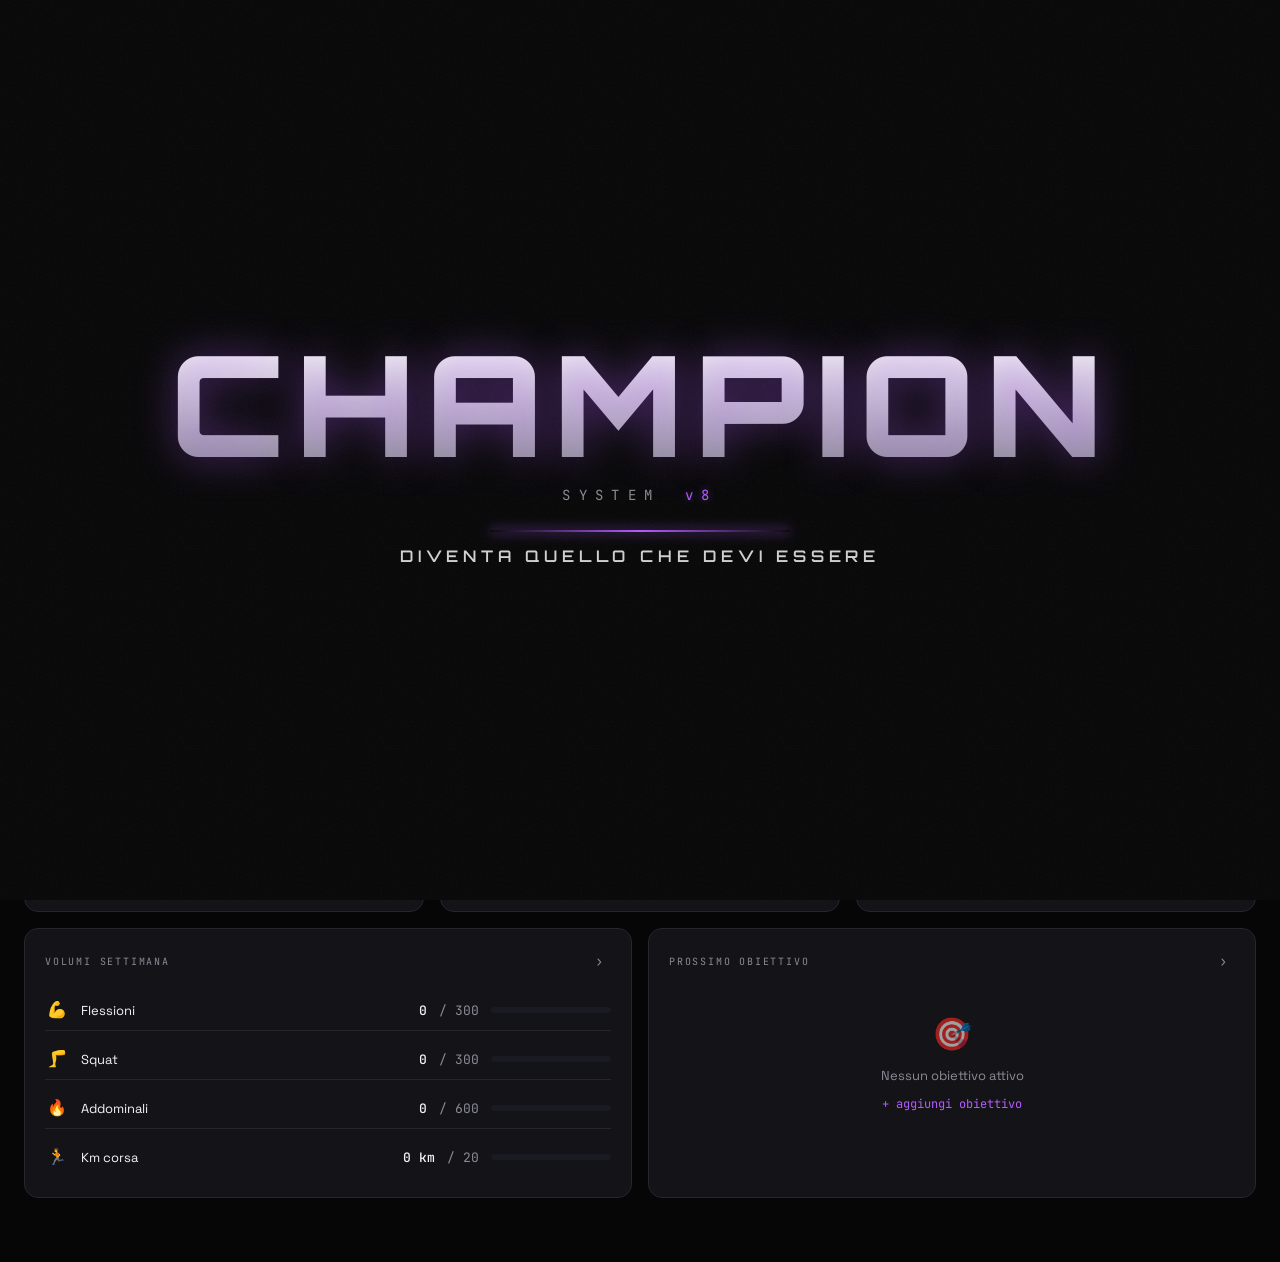
==== commit 3e1f5620: "Add files via upload" ====
--- a/index.html
+++ b/index.html
@@ -25,10 +25,10 @@
      un CSS/JS, così il browser è OBBLIGATO a scaricare la nuova versione
      invece di servire quella cached. Evita la classica "ho modificato ma
      vedo ancora la vecchia" senza dover fare Ctrl+Shift+R. -->
-<link rel="stylesheet" href="css/base.css?v=8.5.1">
-<link rel="stylesheet" href="css/components.css?v=8.5.1">
-<link rel="stylesheet" href="css/pages.css?v=8.5.1">
-<link rel="stylesheet" href="css/fx.css?v=8.5.1">
+<link rel="stylesheet" href="css/base.css?v=8.7.0">
+<link rel="stylesheet" href="css/components.css?v=8.7.0">
+<link rel="stylesheet" href="css/pages.css?v=8.7.0">
+<link rel="stylesheet" href="css/fx.css?v=8.7.0">
 
 <!--
   OTTIMIZZAZIONE SCRIPT:
@@ -41,29 +41,30 @@
 -->
 <script defer src="js/vendor/chart.umd.min.js"></script>
 <script defer src="data/food-db.js"></script>
-<script defer src="data/teoria.js?v=8.5.1"></script>
-<script defer src="js/data.js"></script>
+<script defer src="data/teoria.js?v=8.7.0"></script>
+<script defer src="js/durata.js?v=8.7.0"></script>
+<script defer src="js/data.js?v=8.7.0"></script>
 <script defer src="js/state.js"></script>
 <script defer src="js/calc.js"></script>
-<script defer src="js/nlp.js?v=8.5.1"></script>
+<script defer src="js/nlp.js?v=8.7.0"></script>
 <script defer src="js/router.js"></script>
-<script defer src="js/ui/components.js?v=8.5.1"></script>
-<script defer src="js/ui/fx.js?v=8.5.1"></script>
+<script defer src="js/ui/components.js?v=8.7.0"></script>
+<script defer src="js/ui/fx.js?v=8.7.0"></script>
 <script defer src="js/assistant-context.js"></script>
-<script defer src="js/assistant-rules.js"></script>
-<script defer src="js/assistant.js"></script>
-<script defer src="js/ui/dashboard.js"></script>
-<script defer src="js/ui/rev-forms.js?v=8.5.1"></script>
+<script defer src="js/assistant-rules.js?v=8.7.0"></script>
+<script defer src="js/assistant.js?v=8.7.0"></script>
+<script defer src="js/ui/dashboard.js?v=8.7.0"></script>
+<script defer src="js/ui/rev-forms.js?v=8.7.0"></script>
 <script defer src="js/ui/focus.js"></script>
-<script defer src="js/ui/fisica.js?v=8.5.1"></script>
-<script defer src="js/ui/oro-shared.js"></script>
-<script defer src="js/ui/tecnica.js?v=8.5.1"></script>
-<script defer src="js/ui/archivio.js?v=8.5.1"></script>
+<script defer src="js/ui/fisica.js?v=8.7.0"></script>
+<script defer src="js/ui/oro-shared.js?v=8.7.0"></script>
+<script defer src="js/ui/tecnica.js?v=8.7.0"></script>
+<script defer src="js/ui/archivio.js?v=8.7.0"></script>
 <script defer src="js/ui/assistant.js"></script>
-<script defer src="js/ui/settings.js?v=8.5.1"></script>
-<script defer src="js/sync.js?v=8.5.1"></script>
-<script defer src="js/ui/inbox.js?v=8.5.1"></script>
-<script defer src="js/ui/palette.js?v=8.5.1"></script>
+<script defer src="js/ui/settings.js?v=8.7.0"></script>
+<script defer src="js/sync.js?v=8.7.0"></script>
+<script defer src="js/ui/inbox.js?v=8.7.0"></script>
+<script defer src="js/ui/palette.js?v=8.7.0"></script>
 <script defer src="js/app.js"></script>
 </head>
 <body>
--- a/css/pages.css
+++ b/css/pages.css
@@ -12343,3 +12343,16 @@
 .sync-adv > summary::before { content: '\25B8  '; }
 .sync-adv[open] > summary::before { content: '\25BE  '; }
 .sync-adv > summary:hover { color: var(--neon); }
+
+/* ═══ v8.7 — DURATE IN MINUTI ═══
+   I campi di durata si scrivono in minuti; sotto, in piccolo, la lettura
+   in chiaro ("1 ora e 30 min") che segue quello che digiti. Serve a non
+   dover fare il conto in testa mentre compili. */
+.rev-sess-ore-eco {
+  font-family: 'JetBrains Mono', monospace;
+  font-size: 10px;
+  letter-spacing: 0.06em;
+  color: var(--text-mute);
+  margin-top: 4px;
+  min-height: 13px;
+}
